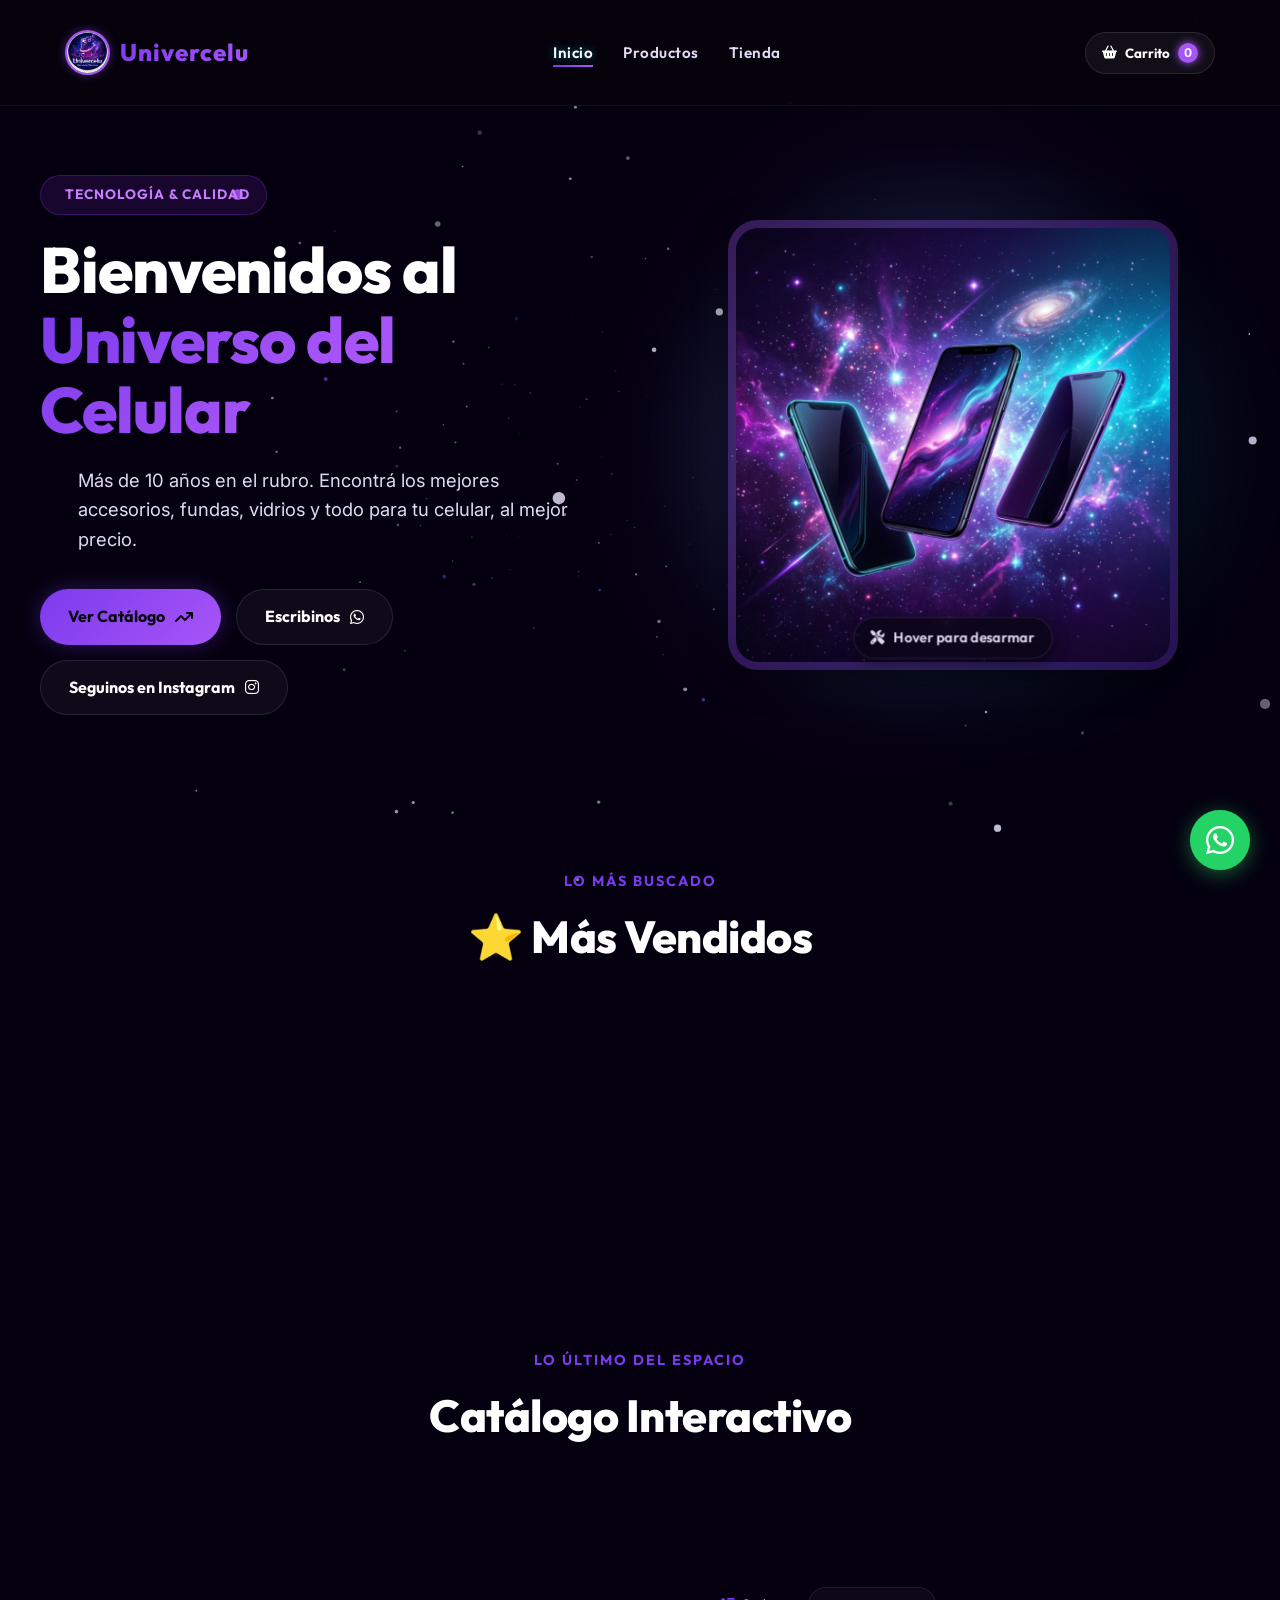
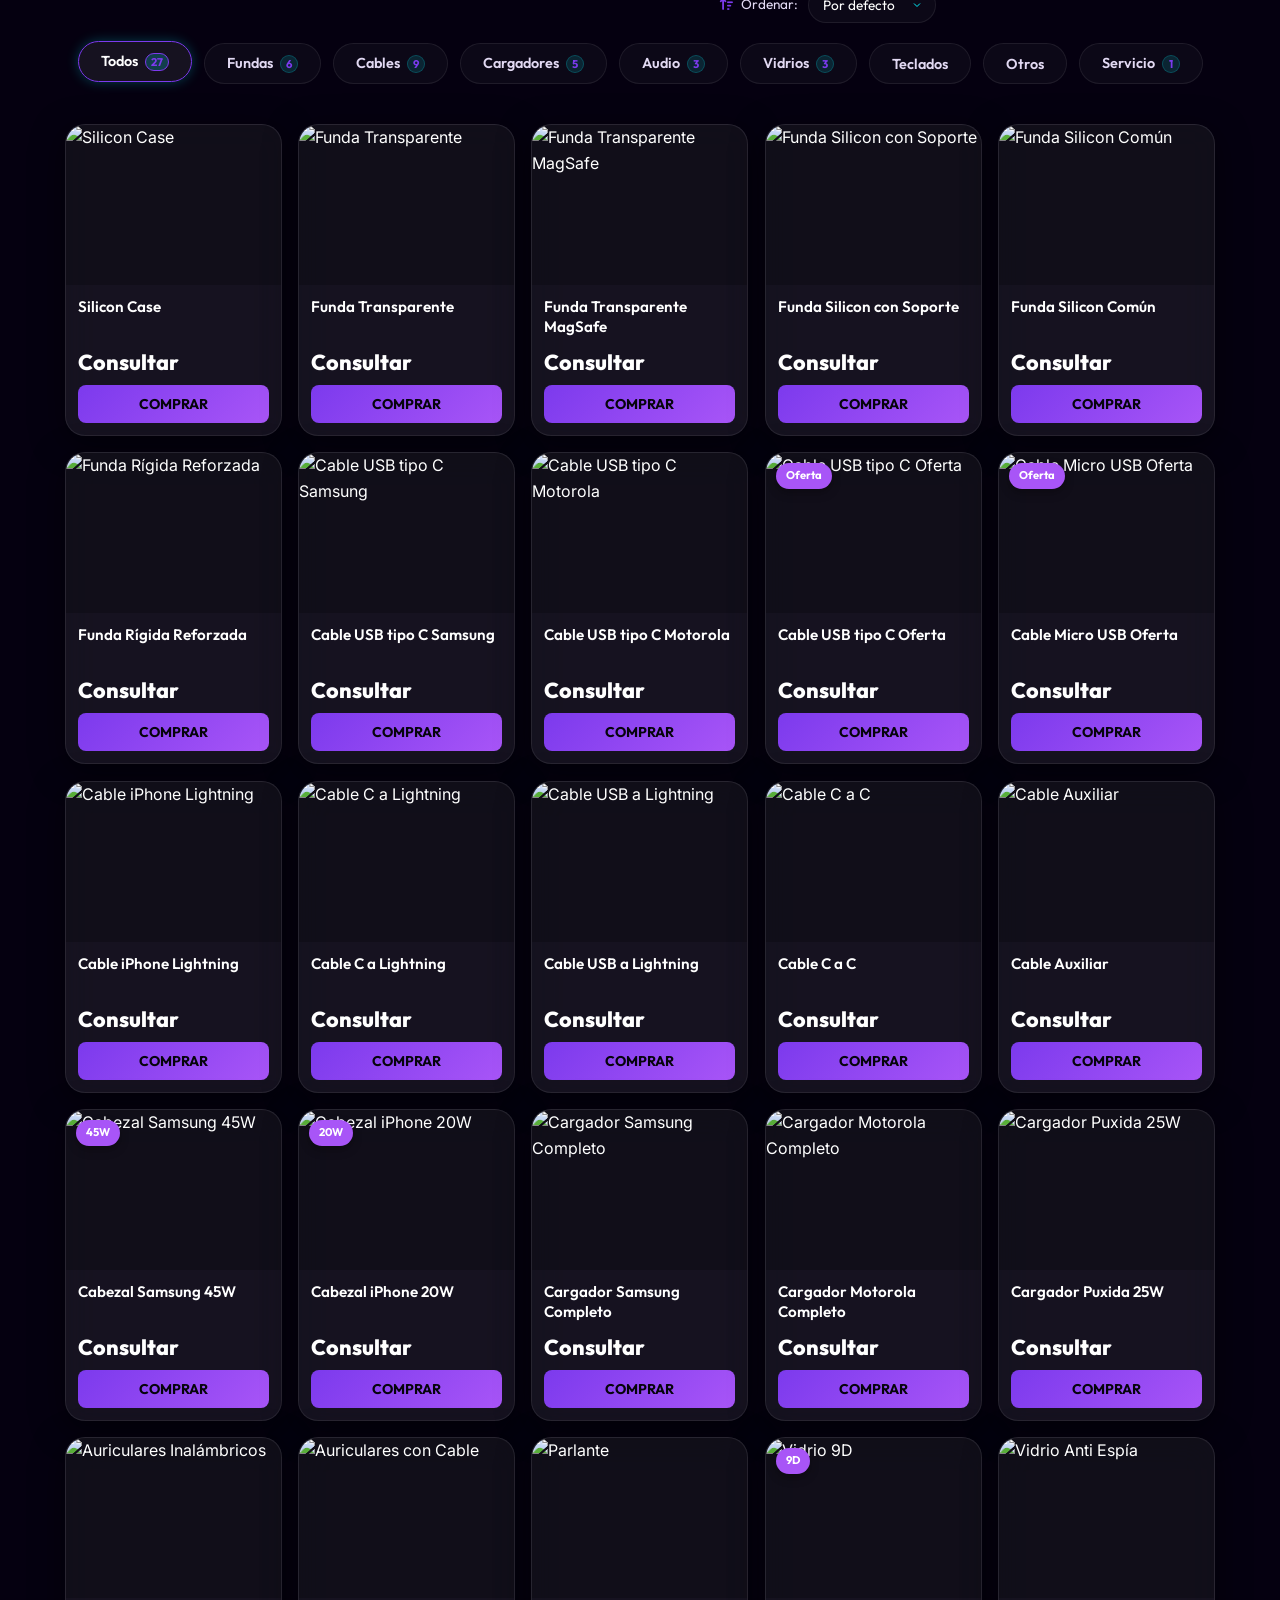
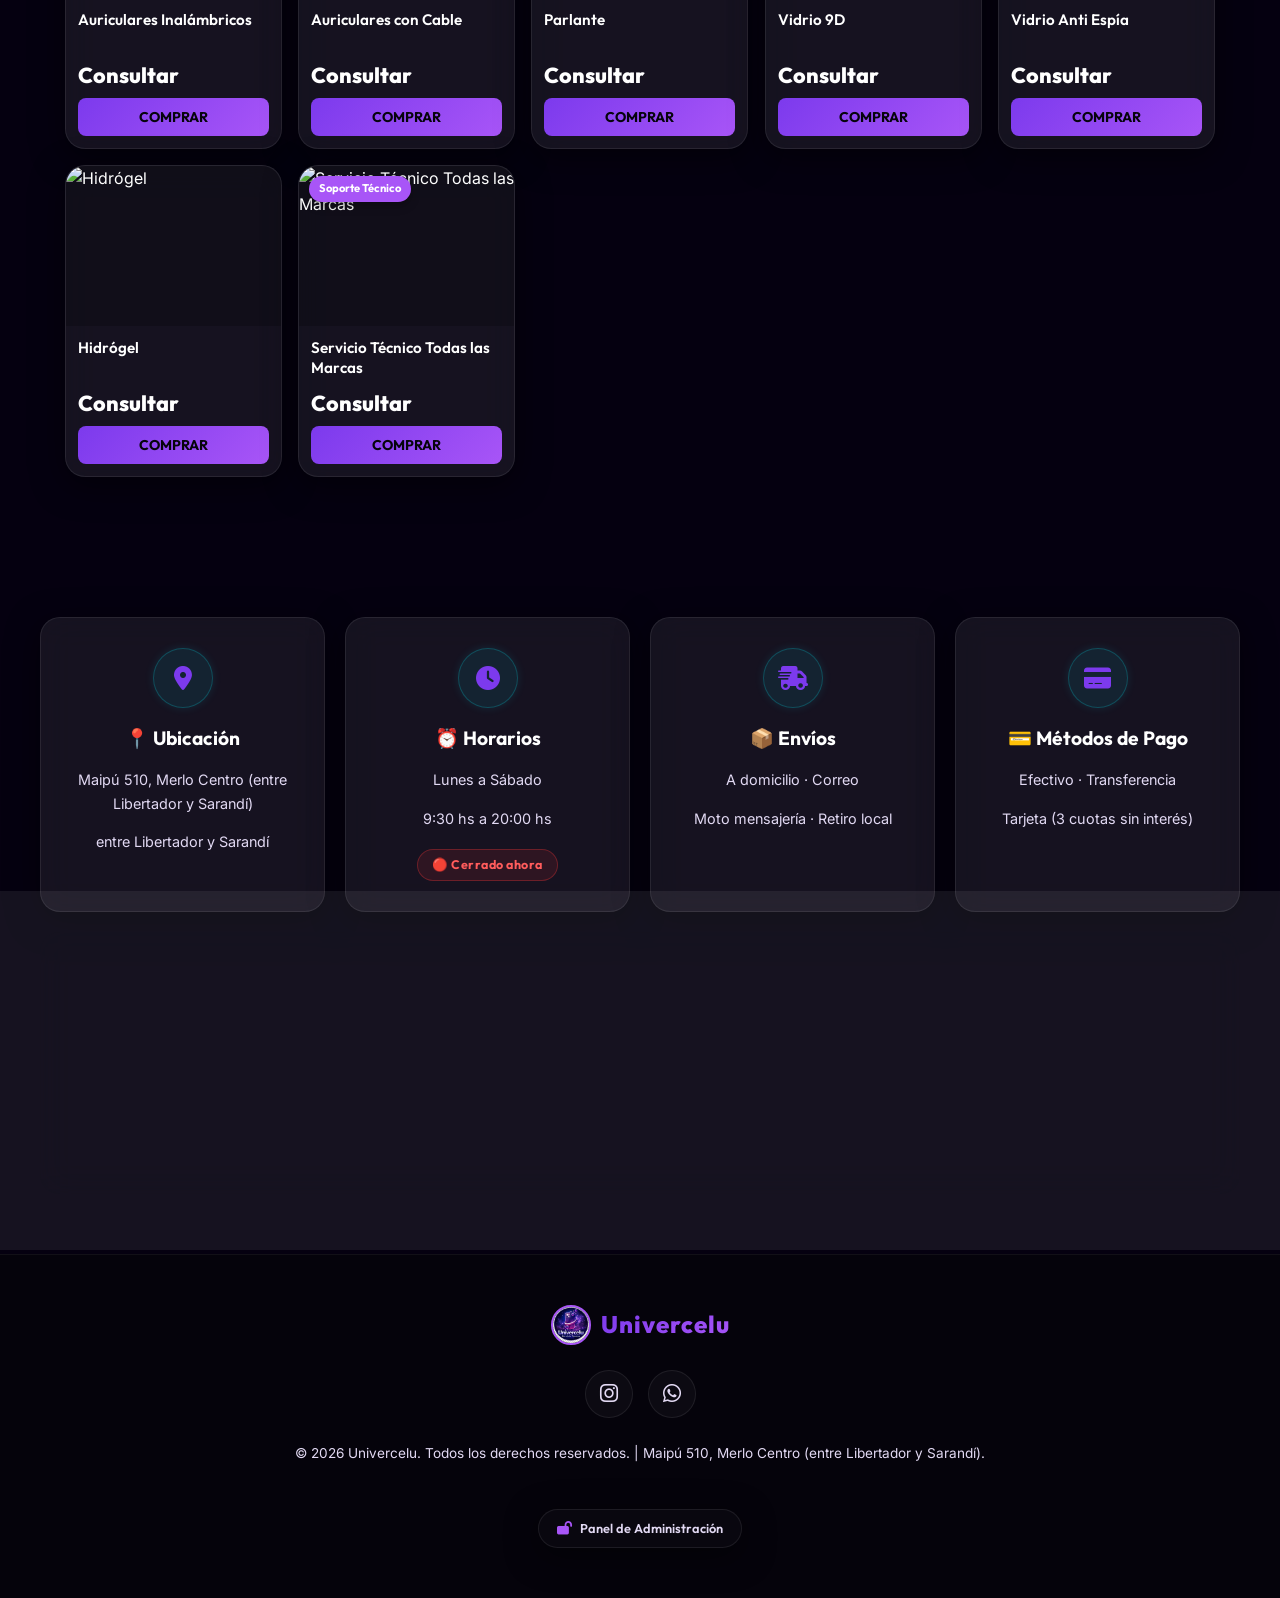
==== index.html @ 230fac8c "Modularizacion de JS, compilador de produccion, acceso de administrador en footer y mejoras de segur" ====
<!DOCTYPE html>
<html lang="es">
<head>
  <meta charset="UTF-8">
  <meta name="viewport" content="width=device-width, initial-scale=1.0">
  <meta name="theme-color" content="#06040c">
  <title>Univercelu | Accesorios y Servicio Técnico de Celulares</title>
  
  <!-- SEO Meta Tags -->
  <meta name="description" content="Más de 10 años en el rubro. Fundas, cables, cargadores, vidrios, auriculares y servicio técnico para todas las marcas. Maipú 510, Merlo Centro, Buenos Aires.">
  <meta name="keywords" content="univercelu, merlo, celulares, accesorios celular, servicio tecnico merlo, fundas celular merlo, vidrios templados merlo, cargadores merlo, cables celular, reparacion celular merlo">
  <meta name="author" content="Univercelu">
  
  <!-- Open Graph / Facebook -->
  <meta property="og:type" content="website">
  <meta property="og:url" content="https://alebalzano1.github.io/univercelu/">
  <meta property="og:title" content="Univercelu | Accesorios y Servicio Técnico de Celulares en Merlo">
  <meta property="og:description" content="Más de 10 años en el rubro. Fundas, cables, cargadores, vidrios, auriculares y servicio técnico para todas las marcas. Merlo Centro, Buenos Aires.">
  <meta property="og:image" content="https://alebalzano1.github.io/univercelu/assets/hero-assembled.png">
  <meta property="og:image:width" content="1200">
  <meta property="og:image:height" content="630">
  <meta property="og:locale" content="es_AR">
  
  <!-- Twitter -->
  <meta name="twitter:card" content="summary_large_image">
  <meta name="twitter:title" content="Univercelu | Accesorios y Servicio Técnico en Merlo">
  <meta name="twitter:description" content="Más de 10 años en el rubro. Los mejores accesorios para tu celular al mejor precio.">
  <meta name="twitter:image" content="https://alebalzano1.github.io/univercelu/assets/hero-assembled.png">
  
  <!-- Favicon (Emoji de Celular) -->
  <link rel="icon" href="data:image/svg+xml,<svg xmlns=%22http://www.w3.org/2000/svg%22 viewBox=%220 0 100 100%22><text y=%22.9em%22 font-size=%2290%22>📱</text></svg>">
  
  <!-- Hojas de Estilo (DESARROLLO / PRODUCCIÓN) -->
  <!-- <link rel="stylesheet" href="style.css"> -->
  <link rel="stylesheet" href="style.min.css">
  
  <!-- FontAwesome Icons para iconografía premium -->
  <link rel="stylesheet" href="https://cdnjs.cloudflare.com/ajax/libs/font-awesome/6.4.0/css/all.min.css">

  <!-- JSON-LD Datos Estructurados / SEO Local Premium -->
  <script type="application/ld+json">
  {
    "@context": "https://schema.org",
    "@graph": [
      {
        "@type": "MobilePhoneStore",
        "@id": "https://alebalzano1.github.io/univercelu/#store",
        "name": "Univercelu",
        "image": [
          "https://alebalzano1.github.io/univercelu/assets/logo.jpg",
          "https://alebalzano1.github.io/univercelu/assets/hero-assembled.png"
        ],
        "logo": "https://alebalzano1.github.io/univercelu/assets/logo.jpg",
        "url": "https://alebalzano1.github.io/univercelu/",
        "telephone": "+5491136719257",
        "priceRange": "$$",
        "address": {
          "@type": "PostalAddress",
          "streetAddress": "Maipú 510",
          "addressLocality": "Merlo Centro",
          "addressRegion": "Buenos Aires",
          "postalCode": "B1722",
          "addressCountry": "AR"
        },
        "geo": {
          "@type": "GeoCoordinates",
          "latitude": -34.665716,
          "longitude": -58.728287
        },
        "openingHoursSpecification": [
          {
            "@type": "OpeningHoursSpecification",
            "dayOfWeek": [
              "Monday",
              "Tuesday",
              "Wednesday",
              "Thursday",
              "Friday",
              "Saturday"
            ],
            "opens": "09:30",
            "closes": "20:00"
          }
        ],
        "sameAs": [
          "https://www.instagram.com/univercelu_merlo/",
          "https://wa.me/5491136719257"
        ],
        "hasMap": "https://maps.google.com/?q=Maip%C3%BA+510,+Merlo+Centro,+Buenos+Aires",
        "description": "Más de 10 años de trayectoria. Venta de accesorios, fundas, cables, cargadores, vidrios templados y servicio técnico especializado para todas las marcas en Merlo Centro."
      },
      {
        "@type": "Service",
        "@id": "https://alebalzano1.github.io/univercelu/#service-repair",
        "name": "Servicio Técnico Especializado de Celulares",
        "provider": {
          "@id": "https://alebalzano1.github.io/univercelu/#store"
        },
        "description": "Servicio de reparación rápida para celulares de todas las marcas (Samsung, iPhone, Motorola, Xiaomi). Cambio de módulos, pantallas, pin de carga y batería en el acto.",
        "areaServed": {
          "@type": "AdministrativeArea",
          "name": "Merlo, Buenos Aires"
        }
      }
    ]
  }
  </script>
  <!-- Google Analytics -->
  <script async src="https://www.googletagmanager.com/gtag/js?id=G-XXXXXXXXXX"></script>
  <script>
    window.dataLayer = window.dataLayer || [];
    function gtag(){dataLayer.push(arguments);}
    gtag('js', new Date());
    gtag('config', 'G-XXXXXXXXXX');
  </script>
</head>
<body>

  <!-- Elementos de Fondo Galáctico / Espacial -->
  <div class="space-bg"></div>
  <div class="stars-decor"></div>

  <!-- ==========================================================================
       CABECERA (HEADER)
       ========================================================================== -->
  <header id="main-header">
    <div class="header-container">
      <a href="#" class="logo" id="logo-header">
        <div style="height: 45px; width: 45px; border-radius: 50%; overflow: hidden; display: flex; align-items: center; justify-content: center; border: 2px solid var(--primary-glow); box-shadow: 0 0 10px rgba(168, 85, 247, 0.4); flex-shrink: 0;">
          <img src="assets/logo.jpg" alt="Univercelu - Venta de accesorios y servicio técnico especializado de celulares en Merlo Centro" style="height: 100%; width: 100%; object-fit: cover; transform: scale(1.12);">
        </div>
        <span>Univercelu</span>
      </a>
      
      <nav id="navbar-links">
        <ul>
          <li><a href="#" class="active" id="nav-home">Inicio</a></li>
          <li><a href="#catalogo" id="nav-catalog">Productos</a></li>
          <li><a href="#info" id="nav-info">Tienda</a></li>
        </ul>
      </nav>
      
      <div class="header-actions">
        <button class="cart-icon-btn" id="open-cart-btn" aria-label="Abrir carrito">
          <i class="fa-solid fa-basket-shopping"></i>
          <span>Carrito</span>
          <span class="cart-badge" id="cart-counter">0</span>
        </button>
        
        <button class="mobile-menu-btn" id="menu-toggle-btn" aria-label="Abrir menú">
          <i class="fa-solid fa-bars"></i>
        </button>
      </div>
    </div>
  </header>

  <!-- ==========================================================================
       HERO SECTION
       ========================================================================== -->
  <section class="hero" id="inicio">
    <div class="hero-container">
      <div class="hero-info">
        <span class="hero-tag">
          <i class="fa-solid fa-sparkles"></i> Tecnología & Calidad
        </span>
        <h1 class="hero-title" id="main-hero-title">
          Bienvenidos al
          <span>Universo del Celular</span>
        </h1>
        <p class="hero-desc">
          Más de 10 años en el rubro. Encontrá los mejores accesorios, fundas, vidrios y todo para tu celular, al mejor precio.
        </p>
        <div class="hero-buttons">
          <a href="#catalogo" class="btn-premium btn-primary" id="hero-btn-buy">
            Ver Catálogo <i class="fa-solid fa-arrow-trend-up"></i>
          </a>
          <a href="#" 
             target="_blank" 
             rel="noopener" 
             class="btn-premium btn-outline whatsapp-btn" 
             id="hero-btn-whatsapp"
             data-context="hero">
            Escribinos <i class="fa-brands fa-whatsapp"></i>
          </a>
          <a href="https://www.instagram.com/univercelu_merlo/" target="_blank" rel="noopener" class="btn-premium btn-outline" id="hero-btn-instagram">
            Seguinos en Instagram <i class="fa-brands fa-instagram"></i>
          </a>
        </div>
      </div>
      
      <div class="hero-visual">
        <div class="hero-glow-back"></div>
        <div class="hero-image-wrapper repair-hover-effect">
          <!-- Imágenes perfectamente alineadas para evitar superposición de fondos cuadrados -->
          <img src="assets/hero-assembled.png" alt="Smartphone con accesorios y protector de pantalla aplicados, que representa la calidad y precisión de Univercelu" class="hero-img-assembled" id="hero-cover-image">
          <img src="assets/hero-exploded.jpg" alt="Despiece tridimensional de un teléfono móvil mostrando componentes internos como batería y placa para reparación técnica" class="hero-img-exploded">
          
          <!-- Etiquetas 3D que flotan al exterior de la tarjeta -->
          <span class="layer-label label-screen">Módulo Pantalla</span>
          <span class="layer-label label-board">Placa & Batería</span>
          <span class="layer-label label-back">Chasis & Cámaras</span>

          <div class="hover-hint"><i class="fa-solid fa-screwdriver-wrench"></i> <span class="hint-text">Hover para desarmar</span></div>
        </div>
      </div>
    </div>
  </section>



  <!-- ==========================================================================
       SECCIÓN DE PRODUCTOS DESTACADOS
       ========================================================================== -->
  <section class="featured-section" id="destacados">
    <div class="section-header">
      <span class="section-subtitle">Lo más buscado</span>
      <h2 class="section-title">⭐ Más Vendidos</h2>
    </div>
    <div class="featured-grid" id="featured-products-grid">
      <!-- Se inyecta dinámicamente -->
    </div>
  </section>

  <!-- ==========================================================================
       SECCIÓN DEL CATÁLOGO DE PRODUCTOS
       ========================================================================== -->
  <section class="catalog-section" id="catalogo">
    <div class="section-header">
      <span class="section-subtitle">Lo último del espacio</span>
      <h2 class="section-title" id="catalog-section-title">Catálogo Interactivo</h2>
    </div>

    <!-- Buscador de Productos Premium -->
    <div class="search-container glass-card" id="search-wrapper">
      <div class="search-input-wrapper">
        <i class="fa-solid fa-magnifying-glass search-icon"></i>
        <input type="text" id="catalog-search-input" placeholder="Buscar fundas, cargadores, vidrios, servicio técnico..." autocomplete="off">
        <button id="clear-search-btn" aria-label="Limpiar búsqueda" style="display: none;">
          <i class="fa-solid fa-xmark"></i>
        </button>
      </div>
    </div>
    
    <!-- Selector de Ordenamiento -->
    <div class="sort-container" id="sort-wrapper">
      <label for="sort-select" class="sort-label">
        <i class="fa-solid fa-arrow-up-wide-short"></i> Ordenar:
      </label>
      <select id="sort-select" class="sort-select">
        <option value="default">Por defecto</option>
        <option value="price-asc">Menor precio</option>
        <option value="price-desc">Mayor precio</option>
        <option value="name-az">Nombre A-Z</option>
        <option value="name-za">Nombre Z-A</option>
      </select>
    </div>
    
    <!-- Filtros de Categoría -->
    <div class="catalog-filters" id="category-filters-container">
      <button class="filter-btn active" data-category="todos" id="filter-btn-all">Todos</button>
      <button class="filter-btn" data-category="fundas" id="filter-btn-fundas">Fundas</button>
      <button class="filter-btn" data-category="cables" id="filter-btn-cables">Cables</button>
      <button class="filter-btn" data-category="cargadores" id="filter-btn-cargadores">Cargadores</button>
      <button class="filter-btn" data-category="audio" id="filter-btn-audio">Audio</button>
      <button class="filter-btn" data-category="vidrios" id="filter-btn-vidrios">Vidrios</button>
      <button class="filter-btn" data-category="teclados" id="filter-btn-teclados">Teclados</button>
      <button class="filter-btn" data-category="otros" id="filter-btn-otros">Otros</button>
      <button class="filter-btn" data-category="servicio" id="filter-btn-servicio">Servicio Técnico</button>
    </div>
    
    <!-- Grid de Productos (Renderizado Dinámicamente en JS) -->
    <div class="products-grid" id="products-catalog-grid">
      <!-- Los productos se inyectarán de forma dinámica aquí -->
    </div>
  </section>

  <!-- ==========================================================================
       SECCIÓN DE INFORMACIÓN DE TIENDA (Instagram Bio)
       ========================================================================== -->
  <section class="info-section" id="info">
    <div class="info-grid">
      
      <!-- Ubicación -->
      <div class="info-item glass-card" id="info-card-location">
        <div class="info-icon">
          <i class="fa-solid fa-location-dot"></i>
        </div>
        <h3>📍 Ubicación</h3>
        <p>Maipú 510, Merlo Centro</p>
        <p>entre Libertador y Sarandí</p>
      </div>

      <!-- Horarios -->
      <div class="info-item glass-card" id="info-card-schedule">
        <div class="info-icon">
          <i class="fa-solid fa-clock"></i>
        </div>
        <h3>⏰ Horarios</h3>
        <p>Lunes a Sábado</p>
        <p>9:30 hs a 20:00 hs</p>
        <span class="store-status-badge" id="store-status-badge"></span>
      </div>

      <!-- Envíos -->
      <div class="info-item glass-card" id="info-card-shipping">
        <div class="info-icon">
          <i class="fa-solid fa-truck-fast"></i>
        </div>
        <h3>📦 Envíos</h3>
        <p>A domicilio · Correo</p>
        <p>Moto mensajería · Retiro local</p>
      </div>

      <!-- Pagos -->
      <div class="info-item glass-card" id="info-card-payments">
        <div class="info-icon">
          <i class="fa-solid fa-credit-card"></i>
        </div>
        <h3>💳 Métodos de Pago</h3>
        <p>Efectivo · Transferencia</p>
        <p>Tarjeta (3 cuotas sin interés)</p>
      </div>



      <!-- Google Maps -->
      <div class="info-item glass-card" id="info-card-map" 
      style="grid-column: 1 / -1; padding: 0; overflow: hidden; 
      border-radius: 20px; min-height: 260px;">
        <iframe
          src="https://www.google.com/maps/embed?pb=!1m18!1m12!1m3!1d3276.59473215579!2d-58.7282875242514!3d-34.66571597293155!2m3!1f0!2f0!3f0!3m2!1i1024!2i768!4f13.1!3m3!1m2!1s0x95bcbe3101c518b5%3A0xe510b65f72cfc8f!2sMaip%C3%BA%20510%2C%20B1722%20Merlo%2C%20Provincia%20de%20Buenos%20Aires!5e0!3m2!1ses!2sar!4v1716580000000!5m2!1ses!2sar"
          width="100%"
          height="260"
          style="border:0; display:block;"
          allowfullscreen=""
          loading="lazy"
          referrerpolicy="no-referrer-when-downgrade"
          title="Ubicación de Univercelu - Maipú 510, Merlo Centro">
        </iframe>
      </div>

    </div>
  </section>

  <!-- ==========================================================================
       MODAL DE CARRITO DE COMPRAS (SLIDE-OVER DESDE LA DERECHA)
       ========================================================================== -->
  <!-- Modal de nombre del cliente para checkout -->
  <div class="name-modal-overlay" id="name-modal-overlay"></div>
  <div class="name-modal" id="name-modal">
    <div class="name-modal-header">
      <i class="fa-brands fa-whatsapp name-modal-icon"></i>
      <h3>¿A nombre de quién enviamos el pedido?</h3>
      <p>Tu nombre aparecerá en el mensaje de WhatsApp para que podamos atenderte mejor.</p>
    </div>
    <input
      type="text"
      id="customer-name-input"
      class="name-modal-input"
      placeholder="Tu nombre..."
      maxlength="40"
      autocomplete="given-name"
    >
    <div class="name-modal-actions">
      <button class="name-modal-cancel" id="name-modal-cancel-btn">Cancelar</button>
      <button class="name-modal-confirm" id="name-modal-confirm-btn">
        Enviar pedido <i class="fa-brands fa-whatsapp"></i>
      </button>
    </div>
  </div>

  <div class="cart-overlay" id="shopping-cart-overlay"></div>
  <aside class="cart-modal" id="shopping-cart-modal">
    <div class="cart-header">
      <h2>Mi <span>Carrito</span></h2>
      <div class="cart-header-actions">
        <button class="clear-cart-btn" id="clear-cart-btn" aria-label="Vaciar carrito" title="Vaciar carrito" style="display:none;">
          <i class="fa-solid fa-trash-can"></i> Vaciar
        </button>
        <button class="close-cart-btn" id="close-cart-btn" aria-label="Cerrar carrito">
          <i class="fa-solid fa-xmark"></i>
        </button>
      </div>
    </div>
    
    <!-- Cuerpo del Carrito -->
    <div class="cart-body" id="cart-items-body">
      <!-- Los productos del carrito se renderizan aquí -->
    </div>
    
    <!-- Footer del Carrito -->
    <div class="cart-footer">
      <div class="cart-summary-row">
        <span>Artículos seleccionados:</span>
        <span id="cart-summary-qty">0</span>
      </div>
      <div class="cart-summary-row total">
        <span>Total:</span>
        <span id="cart-summary-total">$0</span>
      </div>
      
      <!-- Botón de Envío Directo a WhatsApp -->
      <button class="wsp-checkout-btn" id="checkout-whatsapp-btn">
        <i class="fa-brands fa-whatsapp"></i> Enviar Pedido a WhatsApp
      </button>
    </div>
  </aside>

  <!-- ==========================================================================
       MODAL DE DETALLE DE PRODUCTO (ESTILO MERCADO LIBRE)
       ========================================================================== -->
  <div class="product-detail-overlay" id="product-detail-overlay"></div>
  <div class="product-detail-modal glass-card" id="product-detail-modal">
    <button class="close-detail-btn" id="close-detail-btn" aria-label="Cerrar detalles">
      <i class="fa-solid fa-xmark"></i>
    </button>
    <div class="product-detail-content" id="product-detail-content">
      <!-- Se inyecta dinámicamente con JS -->
    </div>
  </div>



  <!-- ==========================================================================
       BOTÓN FLOTANTE DE CONTACTO RÁPIDO A WHATSAPP
       ========================================================================== -->
  <a href="#" target="_blank" rel="noopener" class="whatsapp-float whatsapp-btn" id="floating-whatsapp-btn" aria-label="Contacto directo por WhatsApp" data-context="general">
    <i class="fa-brands fa-whatsapp"></i>
  </a>

  <!-- ==========================================================================
       FOOTER
       ========================================================================== -->
  <footer>
    <div class="footer-container">
      <a href="#" class="logo" id="logo-footer">
        <div style="height: 40px; width: 40px; border-radius: 50%; overflow: hidden; display: flex; align-items: center; justify-content: center; border: 2px solid var(--primary-glow); flex-shrink: 0;">
          <img src="assets/logo.jpg" alt="Logo circular de Univercelu - Accesorios, repuestos y servicio técnico de celulares en Buenos Aires" style="height: 100%; width: 100%; object-fit: cover; transform: scale(1.12);" loading="lazy">
        </div>
        <span>Univercelu</span>
      </a>
      
      <div class="footer-socials">
        <a href="https://www.instagram.com/univercelu_merlo/" target="_blank" rel="noopener" class="social-btn ig" id="footer-social-instagram" aria-label="Síguenos en Instagram">
          <i class="fa-brands fa-instagram"></i>
        </a>
        <a href="#" target="_blank" rel="noopener" class="social-btn wsp whatsapp-btn" id="footer-social-whatsapp" aria-label="Chatea en WhatsApp" data-context="general">
          <i class="fa-brands fa-whatsapp"></i>
        </a>
      </div>
      
      <p class="footer-copy" id="footer-copyright-text">
        &copy; 2026 Univercelu. Todos los derechos reservados. | Maipú 510, Merlo Centro, entre Libertador y Sarandí.
      </p>
      
      <!-- Acceso admin del footer -->
      <a href="admin.html" class="admin-access-btn" id="footer-admin-btn">
        <i class="fa-solid fa-lock-open"></i> Panel de Administración
      </a>
    </div>
  </footer>

  <!-- Firebase SDK Compat -->
  <script src="https://www.gstatic.com/firebasejs/10.8.0/firebase-app-compat.js"></script>
  <script src="https://www.gstatic.com/firebasejs/10.8.0/firebase-firestore-compat.js"></script>
  <script src="https://www.gstatic.com/firebasejs/10.8.0/firebase-auth-compat.js"></script>

  <!-- Firebase Config, Seed & Service -->
  <script src="firebase-config.js"></script>
  <script src="seed-data.js"></script>
  <script src="firebase-service.js"></script>

  <!-- SCRIPTS DE LÓGICA (DESARROLLO / PRODUCCIÓN) -->
  
  <!-- MODO DESARROLLO (Módulos de Lógica Separados) - Descomentar para desarrollo activo -->
  <!-- <script src="catalog-service.js"></script>
  <script src="cart-service.js"></script>
  <script src="ui-controller.js"></script>
  <script src="app.js"></script> -->

  <!-- MODO PRODUCCIÓN (Consolidado y Minificado) -->
  <script src="app.min.js" defer></script>

  <!-- ==========================================================================
       SCRIPT DE INTEGRACIÓN DE WHATSAPP (Mensajes Dinámicos)
       ========================================================================== -->
  <script>
    // Configuración WhatsApp
    const WHATSAPP_CONFIG = {
      phone: '5491136719257',
      messages: {
        hero: 'Hola Univercelu! Quiero conocer más sobre los accesorios que ofrecen.',
        product: (name) => `Hola Univercelu! Me interesa ${name}. ¿Tienen en stock? ¿Cuál es el precio?`,
        service: 'Hola Univercelu! Necesito servicio técnico. ¿Cuáles son los horarios y ubicación?',
        general: 'Hola Univercelu! Tengo una consulta.'
      }
    };

    // Función para generar URL
    function getWhatsAppUrl(context, productName = null) {
      let message = WHATSAPP_CONFIG.messages[context] || WHATSAPP_CONFIG.messages['general'];
      if (typeof message === 'function') {
        message = message(productName);
      }
      return `https://wa.me/${WHATSAPP_CONFIG.phone}?text=${encodeURIComponent(message)}`;
    }

    // Aplicar a todos los botones (estáticos y dinámicos usando delegación de eventos para robustez en SPA/catalogos)
    function initializeWhatsAppButtons() {
      document.querySelectorAll('.whatsapp-btn').forEach(btn => {
        const context = btn.dataset.context;
        const product = btn.dataset.product;
        btn.href = getWhatsAppUrl(context, product);
      });
    }

    // Inicialización inicial
    initializeWhatsAppButtons();

    // Delegación de eventos para interceptar clics y asegurar que los enlaces dinámicos se construyan al vuelo
    document.addEventListener('click', (e) => {
      const btn = e.target.closest('.whatsapp-btn');
      if (btn) {
        const context = btn.dataset.context;
        const product = btn.dataset.product;
        
        // Asignar el href correcto antes de la navegación
        btn.href = getWhatsAppUrl(context, product);
        
        // Rastrear en Google Analytics (si está implementado)
        if (window.gtag) {
          gtag('event', 'whatsapp_click', {
            context: context,
            product: product || 'general'
          });
        }
      }
    });
  </script>

  <!-- Canvas de Fondo Galáctico Animado -->
  <canvas id="galaxy-bg" style="position:fixed; top:0; left:0; width:100%; height:100%; z-index:-1; pointer-events:none;"></canvas>
  <script src="galaxy.js"></script>
</body>
</html>
---- style.css ----
@import url('https://fonts.googleapis.com/css2?family=Outfit:wght@300;400;600;700;800&family=Inter:wght@300;400;500;600&display=swap');

/* ==========================================================================
   Estilos Core y Variables de Diseño (Galáctico Premium)
   ========================================================================== */
:root {
  --font-title: 'Outfit', sans-serif;
  --font-body: 'Inter', sans-serif;
  
  /* Paleta de Colores Galácticos Lila/Violeta */
  --bg-deep: #2D1B69;
  --bg-card: rgba(255, 255, 255, 0.07);
  --bg-card-hover: rgba(255, 255, 255, 0.12);
  
  --primary-glow: #A855F7;   /* Lila vibrante */
  --secondary-glow: #7C3AED; /* Violeta medio */
  --accent-pink: #A855F7;    /* Lila vibrante */
  
  --text-main: #FFFFFF;
  --text-muted: #E2D9F3;
  --border-color: rgba(255, 255, 255, 0.08);
  --border-glow: rgba(168, 85, 247, 0.25);
  
  /* Transiciones y Sombras */
  --transition-fast: all 0.25s cubic-bezier(0.4, 0, 0.2, 1);
  --transition-smooth: all 0.4s cubic-bezier(0.4, 0, 0.2, 1);
  --shadow-neon-violet: 0 0 20px rgba(168, 85, 247, 0.35);
  --shadow-neon-cyan: 0 0 20px rgba(124, 58, 237, 0.35);
  --shadow-glass: 0 8px 32px 0 rgba(0, 0, 0, 0.5);
}

/* Reset Moderno */
* {
  margin: 0;
  padding: 0;
  box-sizing: border-box;
  -webkit-tap-highlight-color: transparent;
}

html, body {
  overflow-x: hidden;
  max-width: 100%;
  width: 100%;
}

html {
  scroll-behavior: smooth;
}

body {
  font-family: var(--font-body);
  background-color: #050010;
  color: var(--text-main);
  line-height: 1.6;
}

/* Fondo decorativo de nebulosas */
.space-bg {
  display: none;
}

.stars-decor {
  display: none;
}

/* ==========================================================================
   Componente: Glassmorphism Card
   ========================================================================== */
.glass-card {
  background: var(--bg-card);
  backdrop-filter: blur(16px);
  -webkit-backdrop-filter: blur(16px);
  border: 1px solid var(--border-color);
  box-shadow: var(--shadow-glass);
  border-radius: 20px;
  transition: var(--transition-smooth);
}

.glass-card:hover {
  background: var(--bg-card-hover);
  border-color: var(--border-glow);
  box-shadow: var(--shadow-neon-cyan);
  transform: translateY(-5px);
}

/* ==========================================================================
   Header & Navegación
   ========================================================================== */
header {
  position: fixed;
  top: 0;
  left: 0;
  width: 100%;
  z-index: 100;
  background: rgba(6, 4, 12, 0.7);
  backdrop-filter: blur(12px);
  -webkit-backdrop-filter: blur(12px);
  border-bottom: 1px solid rgba(255, 255, 255, 0.05);
  transition: var(--transition-fast);
}

.header-container {
  display: flex;
  justify-content: space-between;
  align-items: center;
  max-width: 1200px;
  margin: 0 auto;
  padding: 15px 25px;
}

.logo {
  display: flex;
  align-items: center;
  gap: 10px;
  font-family: var(--font-title);
  font-size: 1.5rem;
  font-weight: 800;
  color: var(--text-main);
  text-decoration: none;
  letter-spacing: 1px;
}

.logo span {
  background: linear-gradient(135deg, var(--secondary-glow), var(--primary-glow));
  -webkit-background-clip: text;
  -webkit-text-fill-color: transparent;
}

.logo i {
  color: var(--secondary-glow);
  filter: drop-shadow(0 0 5px var(--secondary-glow));
}

nav ul {
  display: flex;
  list-style: none;
  gap: 30px;
}

nav a {
  font-family: var(--font-title);
  color: var(--text-muted);
  text-decoration: none;
  font-weight: 600;
  font-size: 0.95rem;
  letter-spacing: 0.5px;
  transition: var(--transition-fast);
  position: relative;
  padding: 5px 0;
}

nav a::after {
  content: '';
  position: absolute;
  bottom: 0;
  left: 0;
  width: 0;
  height: 2px;
  background: linear-gradient(90deg, var(--secondary-glow), var(--primary-glow));
  transition: var(--transition-fast);
}

nav a:hover, nav a.active {
  color: var(--text-main);
  text-shadow: 0 0 8px rgba(0, 242, 254, 0.5);
}

nav a:hover::after, nav a.active::after {
  width: 100%;
}

.header-actions {
  display: flex;
  align-items: center;
  gap: 15px;
}

.cart-icon-btn {
  background: rgba(255, 255, 255, 0.05);
  border: 1px solid rgba(255, 255, 255, 0.1);
  color: var(--text-main);
  padding: 10px 16px;
  border-radius: 50px;
  cursor: pointer;
  display: flex;
  align-items: center;
  gap: 8px;
  font-family: var(--font-title);
  font-weight: 700;
  transition: var(--transition-fast);
  position: relative;
}

.cart-icon-btn:hover {
  background: var(--bg-card);
  border-color: var(--secondary-glow);
  box-shadow: 0 0 10px rgba(0, 242, 254, 0.3);
  transform: scale(1.05);
}

.cart-badge {
  background: linear-gradient(135deg, var(--accent-pink), var(--primary-glow));
  color: white;
  font-size: 0.75rem;
  width: 20px;
  height: 20px;
  border-radius: 50%;
  display: flex;
  align-items: center;
  justify-content: center;
  font-family: var(--font-body);
  font-weight: bold;
  box-shadow: 0 0 8px var(--accent-pink);
}

/* Menu Mobile Toggle */
.mobile-menu-btn {
  display: none;
  background: none;
  border: none;
  color: var(--text-main);
  font-size: 1.5rem;
  cursor: pointer;
}

/* ==========================================================================
   Hero Section (Estética Inmersiva)
   ========================================================================== */
.hero {
  padding: 160px 25px 80px 25px;
  display: flex;
  align-items: center;
  justify-content: center;
  position: relative;
  min-height: 90vh;
  overflow: hidden; /* Evita desbordamiento horizontal por nebulosas de fondo */
}

.hero-container {
  display: grid;
  grid-template-columns: 1fr 1fr;
  max-width: 1200px;
  width: 100%;
  margin: 0 auto;
  gap: 50px;
  align-items: center;
}

.hero-info {
  display: flex;
  flex-direction: column;
  align-items: flex-start;
  gap: 20px;
}

.hero-tag {
  background: rgba(138, 43, 226, 0.15);
  border: 1px solid rgba(138, 43, 226, 0.3);
  color: #c77dff;
  font-family: var(--font-title);
  font-weight: 700;
  font-size: 0.85rem;
  padding: 8px 16px;
  border-radius: 50px;
  letter-spacing: 1px;
  text-transform: uppercase;
  display: inline-flex;
  align-items: center;
  gap: 8px;
  animation: pulseTag 2s infinite alternate;
}

@keyframes pulseTag {
  from { box-shadow: 0 0 5px rgba(138, 43, 226, 0.2); }
  to { box-shadow: 0 0 15px rgba(138, 43, 226, 0.5); }
}

.hero-title {
  font-family: var(--font-title);
  font-size: 4rem;
  font-weight: 800;
  line-height: 1.1;
  letter-spacing: -1px;
}

.hero-title span {
  background: linear-gradient(135deg, var(--secondary-glow) 0%, var(--primary-glow) 50%, var(--accent-pink) 100%);
  -webkit-background-clip: text;
  -webkit-text-fill-color: transparent;
  display: block;
}

.hero-desc {
  font-size: 1.15rem;
  color: var(--text-muted);
  max-width: 500px;
  margin-left: auto;
  margin-right: auto; /* Centra el bloque del elemento en pantallas de flex y móviles */
}

.hero-buttons {
  display: flex;
  gap: 15px;
  margin-top: 15px;
  flex-wrap: wrap;
}

/* Botones Premium */
.btn-premium {
  padding: 14px 28px;
  border-radius: 50px;
  font-family: var(--font-title);
  font-weight: 700;
  font-size: 1rem;
  cursor: pointer;
  text-decoration: none;
  display: inline-flex;
  align-items: center;
  gap: 10px;
  transition: var(--transition-smooth);
  border: none;
}

.btn-primary {
  background: linear-gradient(135deg, var(--secondary-glow), var(--primary-glow));
  color: #06040c;
  box-shadow: var(--shadow-neon-cyan);
}

.btn-primary:hover {
  transform: translateY(-3px) scale(1.02);
  box-shadow: 0 12px 25px rgba(0, 242, 254, 0.5);
  background: linear-gradient(135deg, var(--primary-glow), var(--accent-pink));
  color: white;
}

.btn-outline {
  background: rgba(255, 255, 255, 0.04);
  border: 1px solid rgba(255, 255, 255, 0.1);
  color: var(--text-main);
}

.btn-outline:hover {
  background: var(--bg-card);
  border-color: var(--primary-glow);
  box-shadow: var(--shadow-neon-violet);
  transform: translateY(-3px);
}

.hero-visual {
  position: relative;
  display: flex;
  justify-content: center;
  align-items: center;
  perspective: 1200px; /* Espacio 3D */
}

.hero-image-wrapper.repair-hover-effect {
  width: 100%;
  max-width: 450px;
  aspect-ratio: 1 / 1;
  position: relative;
  border-radius: 30px;
  padding: 8px;
  background: linear-gradient(135deg, rgba(168, 85, 247, 0.3), rgba(124, 58, 237, 0.3));
  box-shadow: var(--shadow-glass);
  transition: background 0.4s ease, box-shadow 0.4s ease, transform 0.6s cubic-bezier(0.25, 1, 0.5, 1);
  overflow: visible; /* IMPORTANTE: Permitir que las etiquetas floten hacia afuera de la tarjeta */
  cursor: pointer;
  transform-style: preserve-3d; /* Permitir profundidad 3D en hijos */
}

/* Las imágenes están perfectamente contenidas, alineadas y recortadas por los bordes redondeados */
.hero-image-wrapper.repair-hover-effect img {
  position: absolute;
  top: 8px;
  left: 8px;
  width: calc(100% - 16px);
  height: calc(100% - 16px);
  border-radius: 22px;
  object-fit: cover;
  display: block;
  pointer-events: none; /* Evitar interferencias con el movimiento del mouse */
  transition: opacity 0.8s cubic-bezier(0.4, 0, 0.2, 1);
}

/* Imagen Ensamblada (Visible por defecto) */
.hero-image-wrapper.repair-hover-effect .hero-img-assembled {
  opacity: 1;
  z-index: 2;
}

/* Imagen Explotada (Oculta por defecto) */
.hero-image-wrapper.repair-hover-effect .hero-img-exploded {
  opacity: 0;
  z-index: 1;
}

/* ==========================================================================
   1. SOPORTE DE HOVER (Solo para dispositivos con mouse / escritorio)
   ========================================================================== */
@media (hover: hover) {
  .hero-image-wrapper.repair-hover-effect:hover .hero-img-assembled {
    opacity: 0;
  }

  .hero-image-wrapper.repair-hover-effect:hover .hero-img-exploded {
    opacity: 1;
    z-index: 3;
  }

  .hero-image-wrapper.repair-hover-effect:hover {
    background: linear-gradient(135deg, rgba(168, 85, 247, 0.6), rgba(124, 58, 237, 0.6));
    box-shadow: 0 15px 45px rgba(168, 85, 247, 0.45);
  }

  .hero-image-wrapper.repair-hover-effect:hover .label-screen {
    opacity: 1;
    transform: translate3d(140px, -15px, 80px);
  }

  .hero-image-wrapper.repair-hover-effect:hover .label-board {
    opacity: 1;
    transform: translate3d(-140px, 0, 60px);
  }

  .hero-image-wrapper.repair-hover-effect:hover .label-back {
    opacity: 1;
    transform: translate3d(140px, 15px, 40px);
  }

  .hero-image-wrapper.repair-hover-effect:hover .hover-hint {
    background: linear-gradient(135deg, var(--secondary-glow), var(--primary-glow));
    color: #06040c;
    box-shadow: var(--shadow-neon-cyan);
    transform: translateX(-50%) translate3d(0, 5px, 60px);
    opacity: 0;
    pointer-events: none;
  }
}

/* ==========================================================================
   2. SOPORTE TÁCTIL (Para cuando se activa la clase .active-tap mediante clic/toque)
   ========================================================================== */
.hero-image-wrapper.repair-hover-effect.active-tap .hero-img-assembled {
  opacity: 0;
}

.hero-image-wrapper.repair-hover-effect.active-tap .hero-img-exploded {
  opacity: 1;
  z-index: 3;
}

.hero-image-wrapper.repair-hover-effect.active-tap {
  background: linear-gradient(135deg, rgba(168, 85, 247, 0.6), rgba(124, 58, 237, 0.6));
  box-shadow: 0 15px 45px rgba(168, 85, 247, 0.45);
}

.hero-image-wrapper.repair-hover-effect.active-tap .label-screen {
  opacity: 1;
  transform: translate3d(140px, -15px, 80px);
}

.hero-image-wrapper.repair-hover-effect.active-tap .label-board {
  opacity: 1;
  transform: translate3d(-140px, 0, 60px);
}

.hero-image-wrapper.repair-hover-effect.active-tap .label-back {
  opacity: 1;
  transform: translate3d(140px, 15px, 40px);
}

.hero-image-wrapper.repair-hover-effect.active-tap .hover-hint {
  opacity: 0;
  pointer-events: none;
}

/* ==========================================================================
   3. RESPONSIVE / MÓVIL (Ocultar etiquetas flotantes y ajustar márgenes laterales)
   ========================================================================== */
@media (max-width: 768px) {
  .hero-image-wrapper.repair-hover-effect .layer-label {
    display: none !important;
  }
}

/* ETIQUETAS FLOTANTES DE COMPONENTES (LABELS) - Configuración base */
.hero-image-wrapper.repair-hover-effect .layer-label {
  position: absolute;
  font-family: var(--font-title);
  font-size: 0.72rem;
  font-weight: 700;
  color: var(--text-main);
  background: rgba(10, 6, 22, 0.9);
  backdrop-filter: blur(8px);
  -webkit-backdrop-filter: blur(8px);
  border: 1px solid var(--primary-glow);
  padding: 6px 12px;
  border-radius: 6px;
  white-space: nowrap;
  opacity: 0;
  pointer-events: none;
  transition: all 0.8s cubic-bezier(0.16, 1, 0.3, 1);
  box-shadow: 0 4px 15px rgba(168, 85, 247, 0.35);
  transform: translate3d(0, 0, 0); /* Posición inicial apilada detrás */
  z-index: 10;
  transform-style: preserve-3d;
}

/* Posiciones iniciales */
.hero-image-wrapper.repair-hover-effect .label-screen {
  top: 15%;
  right: 20px;
}

.hero-image-wrapper.repair-hover-effect .label-board {
  top: 50%;
  left: 20px;
}

.hero-image-wrapper.repair-hover-effect .label-back {
  bottom: 15%;
  right: 20px;
}

/* Indicador flotante premium */
.hover-hint {
  position: absolute;
  bottom: 20px;
  left: 50%;
  transform: translateX(-50%) translate3d(0, 0, 50px); /* Flota por delante */
  background: rgba(10, 6, 22, 0.8);
  backdrop-filter: blur(8px);
  -webkit-backdrop-filter: blur(8px);
  border: 1px solid rgba(255, 255, 255, 0.1);
  color: var(--text-muted);
  padding: 8px 16px;
  border-radius: 50px;
  font-family: var(--font-title);
  font-weight: 600;
  font-size: 0.85rem;
  z-index: 10;
  display: flex;
  align-items: center;
  gap: 8px;
  box-shadow: 0 4px 15px rgba(0,0,0,0.5);
  pointer-events: none;
  transition: var(--transition-smooth);
  transform-style: preserve-3d;
}

.hero-image-wrapper.repair-hover-effect:hover .hover-hint,
.hero-image-wrapper.repair-hover-effect.active-tap .hover-hint {
  background: linear-gradient(135deg, var(--secondary-glow), var(--primary-glow));
  color: #06040c;
  box-shadow: var(--shadow-neon-cyan);
  transform: translateX(-50%) translate3d(0, 5px, 60px);
  opacity: 0; /* Ocultar el badge al hacer hover o tap ya que la transición es autoexplicativa */
  pointer-events: none;
}

.hero-glow-back {
  position: absolute;
  width: 120%;
  height: 120%;
  background: radial-gradient(circle, rgba(138, 43, 226, 0.15) 0%, rgba(0, 242, 254, 0.1) 40%, transparent 70%);
  z-index: -1;
  filter: blur(30px);
  animation: rotateGlow 30s linear infinite;
}

@keyframes rotateGlow {
  0% { transform: rotate(0deg) scale(1); }
  50% { transform: rotate(180deg) scale(1.15); }
  100% { transform: rotate(360deg) scale(1); }
}

/* ==========================================================================
   Sección: Información de Tienda (Instagram Bio)
   ========================================================================== */
.info-section {
  padding: 60px 25px;
  position: relative;
}

.info-grid {
  display: grid;
  grid-template-columns: repeat(4, 1fr);
  max-width: 1200px;
  margin: 0 auto;
  gap: 20px;
}

.info-item {
  padding: 30px 25px;
  text-align: center;
  display: flex;
  flex-direction: column;
  align-items: center;
  gap: 15px;
}

.info-icon {
  width: 60px;
  height: 60px;
  border-radius: 50%;
  background: rgba(0, 242, 254, 0.08);
  border: 1px solid rgba(0, 242, 254, 0.2);
  display: flex;
  align-items: center;
  justify-content: center;
  font-size: 1.5rem;
  color: var(--secondary-glow);
  box-shadow: 0 0 10px rgba(0, 242, 254, 0.1);
  transition: var(--transition-fast);
}

.info-item:hover .info-icon {
  background: rgba(138, 43, 226, 0.15);
  border-color: var(--primary-glow);
  color: #c77dff;
  box-shadow: 0 0 20px rgba(138, 43, 226, 0.3);
  transform: rotate(15deg);
}

.info-item h3 {
  font-family: var(--font-title);
  font-size: 1.2rem;
  font-weight: 700;
}

.info-item p {
  font-size: 0.9rem;
  color: var(--text-muted);
}

/* ==========================================================================
   Sección: Catálogo de Productos
   ========================================================================== */
.catalog-section {
  padding: 80px 25px;
  max-width: 1200px;
  margin: 0 auto;
}

.section-header {
  text-align: center;
  margin-bottom: 50px;
}

.section-subtitle {
  color: var(--secondary-glow);
  font-family: var(--font-title);
  font-weight: 700;
  font-size: 0.9rem;
  letter-spacing: 2px;
  text-transform: uppercase;
  margin-bottom: 8px;
  display: block;
}

.section-title {
  font-family: var(--font-title);
  font-size: 2.8rem;
  font-weight: 800;
  letter-spacing: -0.5px;
}

/* Buscador de Productos Premium */
.search-container {
  max-width: 600px;
  margin: 0 auto 35px auto;
  border-radius: 50px;
  background: rgba(255, 255, 255, 0.02);
  border: 1px solid rgba(255, 255, 255, 0.08);
  box-shadow: var(--shadow-glass);
  transition: all 0.3s cubic-bezier(0.25, 0.8, 0.25, 1);
  backdrop-filter: blur(12px);
  -webkit-backdrop-filter: blur(12px);
  overflow: hidden;
}

.search-input-wrapper {
  display: flex;
  align-items: center;
  width: 100%;
}

.search-icon {
  color: var(--secondary-glow);
  margin-left: 20px;
  font-size: 1.1rem;
  transition: var(--transition-fast);
  text-shadow: 0 0 10px rgba(0, 242, 254, 0.3);
}

#catalog-search-input {
  background: transparent;
  border: none;
  outline: none;
  color: var(--text-main);
  font-size: 1rem;
  font-family: var(--font-title);
  width: 100%;
  padding: 14px 16px;
}

#catalog-search-input::placeholder {
  color: var(--text-muted);
  opacity: 0.6;
}

#clear-search-btn {
  background: none;
  border: none;
  color: var(--text-muted);
  cursor: pointer;
  margin-right: 18px;
  font-size: 1.15rem;
  display: flex;
  align-items: center;
  justify-content: center;
  transition: var(--transition-fast);
  padding: 5px;
}

#clear-search-btn:hover {
  color: var(--accent-pink);
  transform: scale(1.1) rotate(90deg);
  text-shadow: 0 0 8px rgba(236, 72, 153, 0.5);
}

.search-container:focus-within {
  border-color: var(--secondary-glow);
  box-shadow: 0 0 20px rgba(0, 242, 254, 0.35);
  background: rgba(255, 255, 255, 0.04);
}

.search-container:focus-within .search-icon {
  transform: scale(1.1);
  color: var(--text-main);
  text-shadow: 0 0 12px var(--secondary-glow);
}

/* Pantalla Sin Resultados Galáctica */
.no-results-message {
  grid-column: 1 / -1;
  text-align: center;
  padding: 60px 20px;
  display: flex;
  flex-direction: column;
  align-items: center;
  justify-content: center;
  gap: 20px;
  animation: fadeSlideIn 0.6s ease-out;
}

.no-results-message i {
  font-size: 4rem;
  background: linear-gradient(135deg, var(--accent-pink), var(--primary-glow));
  -webkit-background-clip: text;
  -webkit-text-fill-color: transparent;
  filter: drop-shadow(0 0 15px rgba(168, 85, 247, 0.4));
  animation: floatNoResults 3s ease-in-out infinite;
}

.no-results-message h3 {
  font-family: var(--font-title);
  font-size: 1.8rem;
  font-weight: 700;
  color: var(--text-main);
  margin: 0;
}

.no-results-message p {
  color: var(--text-muted);
  font-size: 1rem;
  max-width: 400px;
  line-height: 1.5;
  margin: 0 0 10px 0;
}

.no-results-message #reset-search-btn {
  display: inline-flex;
  align-items: center;
  gap: 8px;
  padding: 12px 28px;
}

@keyframes floatNoResults {
  0% { transform: translateY(0px) rotate(0deg); }
  50% { transform: translateY(-10px) rotate(5deg); }
  100% { transform: translateY(0px) rotate(0deg); }
}

@media (max-width: 768px) {
  .search-container {
    margin: 0 10px 30px 10px;
  }
  .no-results-message h3 {
    font-size: 1.5rem;
  }
}

/* Categorías / Filtros */
.catalog-filters {
  display: flex;
  justify-content: center;
  gap: 12px;
  margin-bottom: 40px;
  flex-wrap: wrap;
}

.filter-btn {
  background: rgba(255, 255, 255, 0.03);
  border: 1px solid rgba(255, 255, 255, 0.08);
  color: var(--text-muted);
  padding: 10px 22px;
  border-radius: 50px;
  font-family: var(--font-title);
  font-weight: 600;
  font-size: 0.9rem;
  cursor: pointer;
  transition: var(--transition-fast);
}

.filter-count {
  display: inline-flex;
  align-items: center;
  justify-content: center;
  background: rgba(0, 242, 254, 0.12);
  border: 1px solid rgba(0, 242, 254, 0.2);
  color: var(--secondary-glow);
  font-size: 0.7rem;
  font-weight: 700;
  min-width: 18px;
  height: 18px;
  padding: 0 5px;
  border-radius: 50px;
  margin-left: 4px;
  vertical-align: middle;
  line-height: 1;
}

.filter-btn.active .filter-count {
  background: rgba(0, 242, 254, 0.2);
  border-color: var(--secondary-glow);
}

.filter-btn:hover, .filter-btn.active {
  background: var(--bg-card);
  color: var(--text-main);
  border-color: var(--secondary-glow);
  box-shadow: 0 0 12px rgba(0, 242, 254, 0.25);
  transform: translateY(-2px);
}

/* Grid de Productos */
.products-grid {
  display: grid;
  grid-template-columns: repeat(auto-fill, minmax(150px, 1fr));
  gap: 16px;
}

@media (min-width: 900px) {
  .products-grid {
    grid-template-columns: repeat(5, 1fr);
  }
}

.product-card {
  display: flex;
  flex-direction: column;
  height: 100%;
  overflow: hidden;
  position: relative;
  will-change: transform;
  opacity: 0;
  transform: translateY(18px);
  transition: opacity 0.45s ease, transform 0.45s ease, border-color 0.3s ease, box-shadow 0.3s ease;
}

.product-card.visible {
  opacity: 1;
  transform: translateY(0);
}

.product-badge {
  position: absolute;
  top: 10px;
  left: 10px;
  background: linear-gradient(135deg, var(--accent-pink), var(--primary-glow));
  color: white;
  font-family: var(--font-title);
  font-weight: 700;
  font-size: 0.7rem;
  padding: 4px 10px;
  border-radius: 50px;
  z-index: 2;
  box-shadow: 0 4px 10px rgba(0,0,0,0.3);
}

.product-image-container {
  width: 100%;
  height: 160px;
  overflow: hidden;
  position: relative;
  background: rgba(0,0,0,0.2);
}

.product-image-container img {
  width: 100%;
  height: 100%;
  object-fit: cover;
  transition: var(--transition-smooth);
}

.product-card:hover .product-image-container img {
  transform: scale(1.08);
}

.product-details {
  padding: 12px;
  display: flex;
  flex-direction: column;
  flex-grow: 1;
  gap: 6px;
}

.product-name {
  font-family: var(--font-title);
  font-size: 0.95rem;
  font-weight: 600;
  line-height: 1.3;
  color: var(--text-main);
  display: -webkit-box;
  -webkit-line-clamp: 2;
  -webkit-box-orient: vertical;
  overflow: hidden;
  height: 2.6em; /* Limita a exactamente 2 líneas de texto */
  margin-bottom: 2px;
}

.product-discount-tag {
  color: var(--accent-pink);
  font-weight: 700;
  font-size: 0.78rem;
  margin-bottom: 2px;
}

.product-price-row {
  display: flex;
  align-items: baseline;
  gap: 8px;
  flex-wrap: wrap;
}

.product-price-row .current-price {
  font-family: var(--font-title);
  font-size: 1.35rem;
  font-weight: 800;
  color: var(--text-main);
}

.product-price-row .old-price {
  font-size: 0.8rem;
  color: var(--text-muted);
  text-decoration: line-through;
  opacity: 0.6;
}

.product-transfer-price {
  font-size: 0.72rem;
  color: var(--text-muted);
  line-height: 1.3;
  opacity: 0.85;
  margin-bottom: 6px;
}

.add-to-cart-btn {
  width: 100%;
  background: linear-gradient(135deg, var(--secondary-glow), var(--primary-glow));
  border: none;
  padding: 10px 15px;
  border-radius: 8px;
  color: #06040c;
  cursor: pointer;
  font-family: var(--font-title);
  font-weight: 700;
  font-size: 0.88rem;
  text-align: center;
  transition: var(--transition-fast);
  margin-top: auto; /* Empuja el botón al final de la tarjeta */
}

.add-to-cart-btn:hover {
  transform: translateY(-2px) scale(1.02);
  box-shadow: 0 5px 15px rgba(168, 85, 247, 0.4);
  background: linear-gradient(135deg, var(--primary-glow), var(--accent-pink));
  color: white;
}

/* ==========================================================================
   Modal del Carrito (Premium Slide-over)
   ========================================================================== */
.cart-modal {
  position: fixed;
  top: 0;
  right: -100%;
  width: 100%;
  max-width: 450px;
  height: 100vh;
  z-index: 1000;
  background: rgba(10, 6, 22, 0.95);
  backdrop-filter: blur(20px);
  -webkit-backdrop-filter: blur(20px);
  border-left: 1px solid rgba(138, 43, 226, 0.2);
  box-shadow: -10px 0 30px rgba(0, 0, 0, 0.7);
  display: flex;
  flex-direction: column;
  transition: all 0.4s cubic-bezier(0.4, 0, 0.2, 1);
}

.cart-modal.open {
  right: 0;
}

.cart-overlay {
  position: fixed;
  top: 0;
  left: 0;
  width: 100vw;
  height: 100vh;
  background: rgba(0, 0, 0, 0.7);
  z-index: 999;
  display: none;
  backdrop-filter: blur(4px);
  -webkit-backdrop-filter: blur(4px);
}

.cart-overlay.open {
  display: block;
}

.cart-header {
  padding: 25px;
  border-bottom: 1px solid rgba(255, 255, 255, 0.05);
  display: flex;
  justify-content: space-between;
  align-items: center;
}

.cart-header-actions {
  display: flex;
  align-items: center;
  gap: 10px;
}

.clear-cart-btn {
  display: flex;
  align-items: center;
  gap: 6px;
  background: rgba(255, 56, 56, 0.07);
  border: 1px solid rgba(255, 56, 56, 0.25);
  color: rgba(255, 92, 92, 0.8);
  padding: 6px 12px;
  border-radius: 50px;
  font-family: var(--font-title);
  font-size: 0.78rem;
  font-weight: 600;
  cursor: pointer;
  transition: var(--transition-fast);
}

.clear-cart-btn:hover {
  background: rgba(255, 56, 56, 0.15);
  border-color: #ff5c5c;
  color: #ff5c5c;
}

.cart-header h2 {
  font-family: var(--font-title);
  font-size: 1.5rem;
  font-weight: 700;
}

.cart-header h2 span {
  color: var(--secondary-glow);
}

.close-cart-btn {
  background: none;
  border: none;
  color: var(--text-muted);
  font-size: 1.4rem;
  cursor: pointer;
  transition: var(--transition-fast);
}

.close-cart-btn:hover {
  color: var(--accent-pink);
  transform: rotate(90deg);
}

.cart-body {
  flex-grow: 1;
  overflow-y: auto;
  padding: 25px;
  display: flex;
  flex-direction: column;
  gap: 20px;
}

/* Elemento del Carrito */
.cart-item {
  display: flex;
  align-items: center;
  gap: 15px;
  background: rgba(255, 255, 255, 0.02);
  border: 1px solid rgba(255, 255, 255, 0.05);
  padding: 15px;
  border-radius: 15px;
  position: relative;
  transition: var(--transition-fast);
}

.cart-item:hover {
  background: rgba(255, 255, 255, 0.04);
  border-color: rgba(0, 242, 254, 0.15);
}

.cart-item-img {
  width: 65px;
  height: 65px;
  border-radius: 10px;
  overflow: hidden;
  background: #000;
}

.cart-item-img img {
  width: 100%;
  height: 100%;
  object-fit: cover;
}

.cart-item-details {
  display: flex;
  flex-direction: column;
  flex-grow: 1;
}

.cart-item-name {
  font-family: var(--font-title);
  font-size: 1rem;
  font-weight: 600;
  color: var(--text-main);
  margin-bottom: 4px;
}

.cart-item-price {
  font-family: var(--font-title);
  font-weight: 700;
  color: var(--secondary-glow);
  font-size: 1.05rem;
}

.cart-item-qty {
  display: flex;
  align-items: center;
  gap: 10px;
  margin-top: 8px;
}

.qty-btn {
  background: rgba(255, 255, 255, 0.05);
  border: 1px solid rgba(255, 255, 255, 0.1);
  color: var(--text-main);
  width: 26px;
  height: 26px;
  border-radius: 5px;
  cursor: pointer;
  display: flex;
  align-items: center;
  justify-content: center;
  font-weight: bold;
  transition: var(--transition-fast);
}

.qty-btn:hover {
  background: var(--primary-glow);
  border-color: var(--primary-glow);
  color: white;
}

.qty-val {
  font-size: 0.9rem;
  font-weight: bold;
  width: 20px;
  text-align: center;
}

.remove-item-btn {
  background: none;
  border: none;
  color: rgba(255,255,255,0.25);
  cursor: pointer;
  font-size: 1.1rem;
  transition: var(--transition-fast);
  padding: 5px;
}

.remove-item-btn:hover {
  color: var(--accent-pink);
  transform: scale(1.1);
}

/* Carrito vacío */
.cart-empty-message {
  text-align: center;
  color: var(--text-muted);
  display: flex;
  flex-direction: column;
  align-items: center;
  justify-content: center;
  flex-grow: 1;
  gap: 15px;
  padding: 40px 0;
}

.cart-empty-message i {
  font-size: 3.5rem;
  color: rgba(138, 43, 226, 0.2);
}

.cart-footer {
  padding: 25px;
  border-top: 1px solid rgba(255, 255, 255, 0.05);
  background: rgba(6, 4, 12, 0.6);
  display: flex;
  flex-direction: column;
  gap: 15px;
}

.cart-summary-row {
  display: flex;
  justify-content: space-between;
  font-family: var(--font-title);
}

.cart-summary-row.total {
  font-size: 1.35rem;
  font-weight: 800;
  border-top: 1px solid rgba(255, 255, 255, 0.05);
  padding-top: 12px;
}

.cart-summary-row.total span:last-child {
  color: var(--secondary-glow);
}

.cart-summary-row span:first-child {
  color: var(--text-muted);
}

.wsp-checkout-btn {
  width: 100%;
  background: #25D366;
  color: white;
  border: none;
  padding: 15px;
  border-radius: 50px;
  font-family: var(--font-title);
  font-weight: 700;
  font-size: 1.1rem;
  cursor: pointer;
  display: flex;
  align-items: center;
  justify-content: center;
  gap: 10px;
  box-shadow: 0 4px 15px rgba(37, 211, 102, 0.35);
  transition: var(--transition-smooth);
}

.wsp-checkout-btn:hover {
  background: #20ba59;
  transform: translateY(-3px);
  box-shadow: 0 8px 25px rgba(37, 211, 102, 0.55);
}

/* ==========================================================================
   Botón Flotante de WhatsApp
   ========================================================================== */
.whatsapp-float {
  position: fixed;
  bottom: 30px;
  right: 30px;
  background: #25D366;
  color: white;
  width: 60px;
  height: 60px;
  border-radius: 50%;
  display: flex;
  align-items: center;
  justify-content: center;
  font-size: 2rem;
  box-shadow: 0 4px 20px rgba(37, 211, 102, 0.45);
  z-index: 998; /* Aumentado para estar por encima del footer e iframe sin tapar modales principales */
  text-decoration: none;
  transition: var(--transition-smooth);
}

.whatsapp-float:hover {
  transform: translateY(-5px) scale(1.05);
  box-shadow: 0 8px 30px rgba(37, 211, 102, 0.65);
}

/* Animación de Pulso */
.whatsapp-float::after {
  content: '';
  position: absolute;
  width: 100%;
  height: 100%;
  border-radius: 50%;
  background: #25D366;
  z-index: -1;
  opacity: 0.4;
  animation: pulseWsp 2s infinite;
}

@keyframes pulseWsp {
  0% { transform: scale(1); opacity: 0.4; }
  100% { transform: scale(1.4); opacity: 0; }
}

/* ==========================================================================
   Footer
   ========================================================================== */
footer {
  background: rgba(6, 4, 12, 0.9);
  padding: 50px 25px;
  border-top: 1px solid rgba(255, 255, 255, 0.05);
  position: relative;
}

.footer-container {
  max-width: 1200px;
  margin: 0 auto;
  display: flex;
  flex-direction: column;
  align-items: center;
  gap: 25px;
  text-align: center;
}

.footer-socials {
  display: flex;
  gap: 15px;
}

.social-btn {
  width: 48px;
  height: 48px;
  border-radius: 50%;
  background: rgba(255, 255, 255, 0.03);
  border: 1px solid rgba(255, 255, 255, 0.08);
  color: var(--text-muted);
  display: flex;
  align-items: center;
  justify-content: center;
  font-size: 1.3rem;
  text-decoration: none;
  transition: var(--transition-fast);
}

.social-btn:hover {
  background: var(--bg-card);
  color: var(--text-main);
  border-color: var(--secondary-glow);
  box-shadow: 0 0 10px rgba(0, 242, 254, 0.3);
  transform: translateY(-3px);
}

.social-btn.ig:hover {
  color: var(--accent-pink);
  border-color: var(--accent-pink);
  box-shadow: 0 0 10px rgba(247, 37, 133, 0.3);
}

.social-btn.wsp:hover {
  color: #25D366;
  border-color: #25D366;
  box-shadow: 0 0 10px rgba(37, 211, 102, 0.3);
}

.footer-copy {
  font-size: 0.85rem;
  color: var(--text-muted);
}

/* ==========================================================================
   Media Queries (Responsive)
   ========================================================================== */

/* Tablet (1024px) */
@media screen and (max-width: 1024px) {
  .hero-container {
    grid-template-columns: 1fr;
    gap: 40px;
    text-align: center;
  }
  
  .hero-info {
    align-items: center;
  }
  
  .hero-title {
    font-size: 3.2rem;
  }
  
  .hero-desc {
    max-width: 600px;
  }
  
  .hero-buttons {
    justify-content: center;
  }
  
  .info-grid {
    grid-template-columns: repeat(2, 1fr);
  }
}

/* Móvil (768px) */
@media screen and (max-width: 768px) {
  .header-container {
    padding: 12px 15px; /* Reducir padding para optimizar ancho de pantalla */
  }

  .logo {
    font-size: 1.25rem; /* Ajustar tamaño de la marca */
    gap: 8px;
  }

  .logo div {
    height: 35px !important;
    width: 35px !important; /* Ajustar el círculo del logo */
  }

  .cart-icon-btn {
    padding: 8px 12px; /* Reducir botones del carrito */
  }

  .cart-icon-btn span:not(.cart-badge) {
    display: none; /* Ocultar el texto redundante 'Carrito' en móvil y priorizar el icono + burbuja */
  }

  .glass-card {
    backdrop-filter: none !important;
    -webkit-backdrop-filter: none !important;
    background: rgba(22, 12, 45, 0.94) !important;
  }

  .mobile-menu-btn {
    display: block;
  }
  
  nav {
    position: fixed;
    top: 73px;
    left: -100%;
    width: 100%;
    height: calc(100vh - 73px);
    background: rgba(10, 6, 22, 0.98);
    backdrop-filter: blur(20px);
    z-index: 99;
    padding: 40px;
    transition: var(--transition-smooth);
    border-top: 1px solid rgba(255, 255, 255, 0.05);
  }
  
  nav.open {
    left: 0;
  }
  
  nav ul {
    flex-direction: column;
    align-items: center;
    gap: 35px;
  }
  
  nav a {
    font-size: 1.3rem;
  }
  
  .hero {
    padding-top: 120px;
  }
  
  .hero-title {
    font-size: 2.5rem;
  }
  
  .section-title {
    font-size: 2.2rem;
  }
}

/* Móvil Pequeño (480px) */
@media screen and (max-width: 480px) {
  .info-grid {
    grid-template-columns: 1fr;
  }
  
  .hero-title {
    font-size: 2.1rem;
  }
  
  .hero-buttons {
    flex-direction: column;
    width: 100%;
  }
  
  .hero-buttons .btn-premium {
    width: 100%;
    justify-content: center;
  }
  
  .cart-modal {
    max-width: 100%;
  }
}

@media screen and (max-width: 900px) and (min-width: 481px) {
  .info-grid {
    grid-template-columns: repeat(2, 1fr);
  }
}

/* Carrusel de Galería en el Detalle del Producto */
.detail-gallery-carousel {
  position: relative;
  width: 100%;
  display: flex;
  flex-direction: column;
  align-items: center;
}

.carousel-images-wrapper {
  position: relative;
  width: 100%;
  height: 380px;
  overflow: hidden;
  border-radius: 20px;
  background: rgba(0, 0, 0, 0.25);
  border: 1px solid rgba(255, 255, 255, 0.05);
  display: flex;
  align-items: center;
  justify-content: center;
}

.carousel-images-wrapper img {
  position: absolute;
  width: 100%;
  height: 100%;
  object-fit: cover;
  transition: opacity 0.5s cubic-bezier(0.4, 0, 0.2, 1), transform 0.5s ease-out;
  opacity: 0;
  pointer-events: none;
}

.carousel-images-wrapper img.active {
  opacity: 1;
  pointer-events: auto;
}

/* Flechas de Navegación del Carrusel */
.carousel-nav-btn {
  position: absolute;
  top: 50%;
  transform: translateY(-50%);
  background: rgba(10, 6, 22, 0.7);
  backdrop-filter: blur(8px);
  -webkit-backdrop-filter: blur(8px);
  border: 1px solid rgba(255, 255, 255, 0.1);
  color: var(--text-main);
  width: 44px;
  height: 44px;
  border-radius: 50%;
  cursor: pointer;
  display: flex;
  align-items: center;
  justify-content: center;
  font-size: 1.1rem;
  z-index: 10;
  transition: all 0.3s ease;
  box-shadow: 0 4px 15px rgba(0, 0, 0, 0.4);
}

.carousel-nav-btn:hover {
  background: var(--bg-card);
  border-color: var(--primary-glow);
  box-shadow: var(--shadow-neon-violet);
  color: var(--text-main);
  transform: translateY(-50%) scale(1.1);
}

.carousel-nav-btn.prev {
  left: 15px;
}

.carousel-nav-btn.next {
  right: 15px;
}

/* Indicadores de Puntos */
.carousel-indicators {
  display: flex;
  gap: 8px;
  margin-top: 15px;
  justify-content: center;
  z-index: 5;
}

.indicator-dot {
  width: 10px;
  height: 10px;
  border-radius: 50%;
  background: rgba(255, 255, 255, 0.2);
  cursor: pointer;
  transition: all 0.3s ease;
}

.indicator-dot:hover {
  background: rgba(255, 255, 255, 0.5);
}

.indicator-dot.active {
  background: var(--secondary-glow);
  box-shadow: 0 0 10px var(--secondary-glow);
  transform: scale(1.2);
}

/* Detalle Galería Simple */
.detail-gallery-single {
  width: 100%;
  border-radius: 20px;
  overflow: hidden;
  background: rgba(0, 0, 0, 0.2);
  border: 1px solid rgba(255, 255, 255, 0.05);
}

.detail-gallery-single img {
  width: 100%;
  height: 380px;
  object-fit: cover;
  display: block;
}

/* ==========================================================================
   Modal de Detalle de Producto (Estilo Mercado Libre Galáctico)
   ========================================================================== */

/* Overlay con desenfoque de cristal */
.product-detail-overlay {
  position: fixed;
  top: 0;
  left: 0;
  width: 100vw;
  height: 100vh;
  background: rgba(4, 2, 8, 0.85);
  z-index: 1001;
  display: none;
  backdrop-filter: blur(10px);
  -webkit-backdrop-filter: blur(10px);
  animation: fadeIn 0.3s cubic-bezier(0.4, 0, 0.2, 1);
}

.product-detail-overlay.open {
  display: block;
}

/* Contenedor del Modal con Glassmorphism Premium */
.product-detail-modal {
  position: fixed;
  top: 50%;
  left: 50%;
  transform: translate(-50%, -50%) scale(0.9);
  width: 90%;
  max-width: 950px;
  max-height: 85vh;
  z-index: 1002;
  display: none;
  overflow-y: auto;
  padding: 35px;
  background: rgba(10, 6, 21, 0.95);
  border: 1px solid rgba(168, 85, 247, 0.25);
  border-radius: 24px;
  box-shadow: 0 20px 50px rgba(0, 0, 0, 0.8), var(--shadow-neon-violet);
  backdrop-filter: blur(20px);
  -webkit-backdrop-filter: blur(20px);
  animation: scaleIn 0.3s cubic-bezier(0.34, 1.56, 0.64, 1) forwards;
}

.product-detail-modal.open {
  display: block;
}

/* Botón de cierre elegante */
.close-detail-btn {
  position: absolute;
  top: 20px;
  right: 20px;
  background: rgba(255, 255, 255, 0.03);
  border: 1px solid rgba(255, 255, 255, 0.08);
  color: var(--text-muted);
  width: 36px;
  height: 36px;
  border-radius: 50%;
  cursor: pointer;
  display: flex;
  align-items: center;
  justify-content: center;
  font-size: 1.1rem;
  z-index: 10;
  transition: var(--transition-fast);
}

.close-detail-btn:hover {
  color: var(--accent-pink);
  border-color: var(--accent-pink);
  background: rgba(247, 37, 133, 0.15);
  transform: rotate(90deg);
  box-shadow: 0 0 12px rgba(247, 37, 133, 0.4);
}

/* Grid de Detalle */
.detail-grid {
  display: grid;
  grid-template-columns: 1.1fr 1fr;
  gap: 35px;
  align-items: start;
}

/* Columna Izquierda: Galería visual */
.detail-gallery {
  display: flex;
  flex-direction: column;
  align-items: center;
  justify-content: center;
  background: rgba(0, 0, 0, 0.3);
  border: 1px solid rgba(255, 255, 255, 0.04);
  border-radius: 20px;
  padding: 30px;
  position: relative;
  overflow: hidden;
}

.detail-gallery::before {
  content: '';
  position: absolute;
  width: 200px;
  height: 200px;
  background: radial-gradient(circle, rgba(168, 85, 247, 0.15) 0%, transparent 70%);
  filter: blur(30px);
  top: 50%;
  left: 50%;
  transform: translate(-50%, -50%);
  pointer-events: none;
}

.detail-main-img {
  width: 100%;
  max-width: 280px;
  height: auto;
  object-fit: contain;
  border-radius: 12px;
  filter: drop-shadow(0 15px 30px rgba(0, 0, 0, 0.6));
  transition: transform 0.4s cubic-bezier(0.25, 1, 0.5, 1);
}

.detail-main-img:hover {
  transform: scale(1.04);
}

.detail-guarantee-note {
  margin-top: 25px;
  font-size: 0.8rem;
  color: var(--text-muted);
  display: flex;
  align-items: center;
  gap: 8px;
  border-top: 1px solid rgba(255, 255, 255, 0.05);
  width: 100%;
  padding-top: 15px;
  justify-content: center;
}

.detail-guarantee-note i {
  color: var(--secondary-glow);
}

/* Columna Derecha: Información y Compra */
.detail-info-panel {
  display: flex;
  flex-direction: column;
  gap: 18px;
}

.detail-badge-tag {
  align-self: flex-start;
  padding: 4px 10px;
  background: linear-gradient(90deg, var(--primary-glow), var(--accent-pink));
  color: white;
  font-family: var(--font-title);
  font-size: 10px;
  font-weight: 700;
  letter-spacing: 1px;
  text-transform: uppercase;
  border-radius: 6px;
  box-shadow: 0 0 12px rgba(168, 85, 247, 0.4);
}

.detail-title {
  font-family: var(--font-title);
  font-size: 1.7rem;
  font-weight: 800;
  line-height: 1.2;
  color: var(--text-main);
  letter-spacing: -0.5px;
}

/* Precios */
.detail-price-section {
  display: flex;
  flex-direction: column;
  gap: 4px;
}

.detail-original-price {
  font-size: 0.95rem;
  color: var(--text-muted);
  text-decoration: line-through;
  opacity: 0.6;
}

.detail-price-row {
  display: flex;
  align-items: center;
  gap: 12px;
}

.detail-current-price {
  font-family: var(--font-title);
  font-size: 2.1rem;
  font-weight: 800;
  color: var(--text-main);
}

.detail-discount-percent {
  color: var(--accent-pink);
  font-weight: 700;
  font-size: 1rem;
  background: rgba(247, 37, 133, 0.1);
  padding: 3px 8px;
  border-radius: 6px;
  border: 1px solid rgba(247, 37, 133, 0.2);
}

/* Tarjeta de Beneficios */
.detail-benefits-box {
  background: rgba(255, 255, 255, 0.02);
  border: 1px solid rgba(255, 255, 255, 0.05);
  border-radius: 14px;
  padding: 16px;
  display: flex;
  flex-direction: column;
  gap: 12px;
}

.benefit-item {
  display: flex;
  align-items: center;
  gap: 12px;
  font-size: 0.88rem;
  color: var(--text-muted);
}

.benefit-item i {
  color: var(--secondary-glow);
  font-size: 1.1rem;
  width: 20px;
  text-align: center;
  text-shadow: 0 0 8px rgba(0, 242, 254, 0.4);
}

.benefit-item strong {
  color: #25D366;
}

/* Quantity and Stock */
.detail-quantity-and-stock {
  display: flex;
  align-items: center;
  justify-content: flex-start;
  background: rgba(255, 255, 255, 0.01);
  border: 1px solid rgba(255, 255, 255, 0.03);
  border-radius: 12px;
  padding: 10px 16px;
  flex-wrap: wrap;
  gap: 12px;
}

.detail-quantity-control-wrapper {
  display: flex;
  align-items: center;
  gap: 12px;
}

.detail-qty-label {
  font-size: 0.88rem;
  color: var(--text-muted);
  font-weight: 500;
}

.detail-quantity-control {
  display: flex;
  align-items: center;
  background: rgba(255, 255, 255, 0.03);
  border: 1px solid rgba(255, 255, 255, 0.07);
  border-radius: 50px;
  padding: 2px;
}

.qty-control-btn {
  background: none;
  border: none;
  color: var(--text-main);
  width: 28px;
  height: 28px;
  border-radius: 50%;
  cursor: pointer;
  display: flex;
  align-items: center;
  justify-content: center;
  font-size: 1rem;
  font-weight: bold;
  transition: var(--transition-fast);
}

.qty-control-btn:hover {
  background: rgba(255, 255, 255, 0.08);
  color: var(--secondary-glow);
}

.qty-control-value {
  font-size: 0.95rem;
  font-weight: 700;
  width: 30px;
  text-align: center;
}

.qty-stock-label {
  font-size: 0.8rem;
  color: var(--accent-pink);
  font-weight: 600;
  letter-spacing: 0.5px;
}

/* Action Buttons */
.detail-actions-buttons {
  display: flex;
  flex-direction: column;
  gap: 12px;
}

.btn-detail {
  width: 100%;
  padding: 14px;
  border-radius: 50px;
  font-family: var(--font-title);
  font-weight: 700;
  font-size: 1rem;
  cursor: pointer;
  display: flex;
  align-items: center;
  justify-content: center;
  gap: 10px;
  transition: var(--transition-smooth);
  border: none;
}

.btn-detail.buy-now {
  background: linear-gradient(135deg, var(--secondary-glow) 0%, var(--primary-glow) 100%);
  color: #06040c;
  box-shadow: var(--shadow-neon-cyan);
}

.btn-detail.buy-now:hover {
  background: linear-gradient(135deg, var(--primary-glow) 0%, var(--accent-pink) 100%);
  color: white;
  transform: translateY(-2px);
  box-shadow: 0 10px 20px rgba(0, 242, 254, 0.4);
}

.btn-detail.add-to-cart {
  background: rgba(255, 255, 255, 0.02);
  border: 1px solid rgba(138, 43, 226, 0.3);
  color: var(--text-main);
}

.btn-detail.add-to-cart:hover {
  background: rgba(138, 43, 226, 0.08);
  border-color: var(--secondary-glow);
  box-shadow: var(--shadow-neon-violet);
  transform: translateY(-2px);
}

/* Integrated Description Box */
.detail-description-box {
  border-top: 1px solid rgba(255, 255, 255, 0.06);
  padding-top: 15px;
  margin-top: 5px;
}

.detail-description-box h3 {
  font-family: var(--font-title);
  font-size: 1.1rem;
  font-weight: 700;
  margin-bottom: 8px;
  color: var(--text-main);
  letter-spacing: 0.5px;
}

.detail-description-box p {
  font-size: 0.9rem;
  line-height: 1.6;
  color: var(--text-muted);
}



/* Animations */
@keyframes fadeIn {
  from { opacity: 0; }
  to { opacity: 1; }
}

@keyframes scaleIn {
  from {
    opacity: 0;
    transform: translate(-50%, -50%) scale(0.9);
  }
  to {
    opacity: 1;
    transform: translate(-50%, -50%) scale(1);
  }
}

/* ==========================================================================
   Responsive para el Modal
   ========================================================================== */
@media screen and (max-width: 900px) {
  .product-detail-modal {
    padding: 30px 20px;
    width: 95%;
  }

  .detail-grid {
    grid-template-columns: 1fr;
    gap: 30px;
  }

  .detail-gallery {
    padding: 20px;
  }

  .detail-main-img {
    max-width: 250px;
  }
}

@media screen and (max-width: 480px) {
  .product-detail-modal {
    padding: 25px 15px 40px 15px;
    max-height: 95vh;
  }

  .detail-title {
    font-size: 1.5rem;
  }

  .detail-current-price {
    font-size: 1.85rem;
  }

  .btn-detail {
    padding: 14px;
    font-size: 1rem;
  }
}





/* Acceso Administrador en Footer */
.admin-footer-btn {
  margin-top: 15px;
  padding: 10px 24px;
  font-size: 0.85rem;
  border-radius: 50px;
  background: rgba(168, 85, 247, 0.06);
  border: 1px solid rgba(168, 85, 247, 0.35);
  color: var(--text-muted);
  text-decoration: none;
  display: inline-flex;
  align-items: center;
  gap: 8px;
  font-family: var(--font-title);
  font-weight: 600;
  letter-spacing: 0.5px;
  transition: var(--transition-smooth);
  box-shadow: 0 0 10px rgba(168, 85, 247, 0.1);
}

.admin-footer-btn:hover {
  background: rgba(168, 85, 247, 0.18);
  color: var(--text-main);
  border-color: var(--primary-glow);
  box-shadow: var(--shadow-neon-violet);
  transform: translateY(-2px);
}

/* Selector de Ordenamiento */
.sort-container {
  display: flex;
  align-items: center;
  justify-content: flex-end;
  gap: 10px;
  max-width: 600px;
  margin: 0 auto 20px auto;
  padding: 0 4px;
}

.sort-label {
  font-family: var(--font-title);
  font-size: 0.85rem;
  color: var(--text-muted);
  white-space: nowrap;
  display: flex;
  align-items: center;
  gap: 6px;
}

.sort-label i {
  color: var(--secondary-glow);
}

.sort-select {
  background: rgba(255, 255, 255, 0.03);
  border: 1px solid rgba(255, 255, 255, 0.08);
  color: var(--text-main);
  padding: 8px 14px;
  border-radius: 50px;
  font-family: var(--font-title);
  font-size: 0.85rem;
  cursor: pointer;
  transition: var(--transition-fast);
  outline: none;
  -webkit-appearance: none;
  appearance: none;
  padding-right: 30px;
  background-image: url("data:image/svg+xml,%3Csvg xmlns='http://www.w3.org/2000/svg' width='12' height='12' viewBox='0 0 24 24' fill='none' stroke='%2300f2fe' stroke-width='2'%3E%3Cpath d='M6 9l6 6 6-6'/%3E%3C/svg%3E");
  background-repeat: no-repeat;
  background-position: right 12px center;
}

.sort-select:focus, .sort-select:hover {
  border-color: var(--secondary-glow);
  box-shadow: 0 0 10px rgba(0, 242, 254, 0.2);
  background-color: rgba(0, 242, 254, 0.04);
}

.sort-select option {
  background: #0a0616;
  color: var(--text-main);
}

@media (max-width: 768px) {
  .sort-container {
    justify-content: flex-start;
    margin: 0 10px 20px 10px;
    max-width: none;
  }
}

/* Indicador de estado de la tienda (abierto/cerrado) */
.store-status-badge {
  display: inline-block;
  padding: 5px 14px;
  border-radius: 50px;
  font-family: var(--font-title);
  font-size: 0.78rem;
  font-weight: 700;
  letter-spacing: 0.5px;
  margin-top: 4px;
}

.store-status-badge.status-open {
  background: rgba(37, 211, 102, 0.12);
  border: 1px solid rgba(37, 211, 102, 0.35);
  color: #25D366;
}

.store-status-badge.status-closed {
  background: rgba(255, 56, 56, 0.1);
  border: 1px solid rgba(255, 56, 56, 0.3);
  color: #ff5c5c;
}

/* ============================================================
   Sección de Productos Destacados
   ============================================================ */
.featured-section {
  padding: 60px 25px 20px 25px;
  max-width: 1200px;
  margin: 0 auto;
}

.featured-grid {
  display: flex;
  gap: 16px;
  overflow-x: auto;
  padding-bottom: 12px;
  scrollbar-width: thin;
  scrollbar-color: rgba(168, 85, 247, 0.3) transparent;
  -webkit-overflow-scrolling: touch;
  scroll-snap-type: x mandatory;
}

.featured-grid::-webkit-scrollbar {
  height: 4px;
}

.featured-grid::-webkit-scrollbar-track {
  background: transparent;
}

.featured-grid::-webkit-scrollbar-thumb {
  background: rgba(168, 85, 247, 0.3);
  border-radius: 50px;
}

.featured-card {
  min-width: 150px;
  max-width: 150px;
  display: flex;
  flex-direction: column;
  overflow: hidden;
  flex-shrink: 0;
  scroll-snap-align: start;
  transition: transform 0.25s ease, box-shadow 0.25s ease;
}

.featured-card:hover {
  transform: translateY(-4px);
  box-shadow: 0 8px 25px rgba(168, 85, 247, 0.25);
}

.featured-card-img {
  position: relative;
  width: 100%;
  height: 130px;
  overflow: hidden;
  background: rgba(0, 0, 0, 0.2);
}

.featured-card-img img {
  width: 100%;
  height: 100%;
  object-fit: cover;
  transition: transform 0.35s ease;
}

.featured-card:hover .featured-card-img img {
  transform: scale(1.07);
}

.featured-card-info {
  padding: 10px 12px;
  display: flex;
  flex-direction: column;
  gap: 4px;
}

.featured-card-name {
  font-family: var(--font-title);
  font-size: 0.82rem;
  font-weight: 600;
  color: var(--text-main);
  display: -webkit-box;
  -webkit-line-clamp: 2;
  -webkit-box-orient: vertical;
  overflow: hidden;
  line-height: 1.3;
}

.featured-card-price {
  font-family: var(--font-title);
  font-size: 0.95rem;
  font-weight: 800;
  color: var(--secondary-glow);
}

/* Toast de confirmación de pedido enviado */
.wsp-sent-toast {
  position: fixed;
  bottom: 110px;
  right: 25px;
  background: rgba(10, 6, 22, 0.95);
  border: 1px solid rgba(37, 211, 102, 0.4);
  color: var(--text-main);
  padding: 14px 20px;
  border-radius: 14px;
  font-family: var(--font-title);
  font-size: 0.9rem;
  font-weight: 600;
  display: flex;
  align-items: center;
  gap: 10px;
  z-index: 9999;
  box-shadow: 0 8px 25px rgba(0, 0, 0, 0.5), 0 0 15px rgba(37, 211, 102, 0.2);
  opacity: 0;
  transform: translateY(15px);
  transition: opacity 0.35s ease, transform 0.35s ease;
  backdrop-filter: blur(12px);
  max-width: 320px;
}

.wsp-sent-toast.visible {
  opacity: 1;
  transform: translateY(0);
}

.wsp-sent-toast i {
  font-size: 1.3rem;
  color: #25D366;
}

@media (max-width: 480px) {
  .wsp-sent-toast {
    right: 15px;
    left: 15px;
    max-width: none;
    bottom: 90px;
  }
}

/* ============================================================
   Modal de Nombre del Cliente (Checkout WhatsApp)
   ============================================================ */
.name-modal-overlay {
  position: fixed;
  inset: 0;
  background: rgba(4, 2, 8, 0.85);
  z-index: 1100;
  display: none;
  backdrop-filter: blur(8px);
  -webkit-backdrop-filter: blur(8px);
  animation: fadeIn 0.25s ease;
}

.name-modal-overlay.open {
  display: block;
}

.name-modal {
  position: fixed;
  top: 50%;
  left: 50%;
  transform: translate(-50%, -50%) scale(0.92);
  width: 90%;
  max-width: 420px;
  background: rgba(12, 7, 24, 0.97);
  border: 1px solid rgba(37, 211, 102, 0.25);
  border-radius: 24px;
  padding: 32px 28px;
  z-index: 1101;
  display: none;
  flex-direction: column;
  gap: 20px;
  box-shadow: 0 20px 50px rgba(0, 0, 0, 0.8), 0 0 30px rgba(37, 211, 102, 0.08);
  backdrop-filter: blur(20px);
  -webkit-backdrop-filter: blur(20px);
  transition: transform 0.3s cubic-bezier(0.34, 1.56, 0.64, 1), opacity 0.25s ease;
  opacity: 0;
}

.name-modal.open {
  display: flex;
  opacity: 1;
  transform: translate(-50%, -50%) scale(1);
}

.name-modal-header {
  display: flex;
  flex-direction: column;
  align-items: center;
  text-align: center;
  gap: 10px;
}

.name-modal-icon {
  font-size: 2.5rem;
  color: #25D366;
  filter: drop-shadow(0 0 12px rgba(37, 211, 102, 0.4));
}

.name-modal-header h3 {
  font-family: var(--font-title);
  font-size: 1.25rem;
  font-weight: 700;
  color: var(--text-main);
  line-height: 1.3;
}

.name-modal-header p {
  font-size: 0.85rem;
  color: var(--text-muted);
  line-height: 1.5;
}

.name-modal-input {
  width: 100%;
  background: rgba(255, 255, 255, 0.04);
  border: 1px solid rgba(255, 255, 255, 0.1);
  border-radius: 12px;
  padding: 14px 18px;
  color: var(--text-main);
  font-family: var(--font-title);
  font-size: 1rem;
  outline: none;
  transition: var(--transition-fast);
  box-sizing: border-box;
}

.name-modal-input::placeholder {
  color: var(--text-muted);
  opacity: 0.6;
}

.name-modal-input:focus {
  border-color: #25D366;
  box-shadow: 0 0 0 3px rgba(37, 211, 102, 0.12);
  background: rgba(37, 211, 102, 0.03);
}

.name-modal-actions {
  display: flex;
  gap: 12px;
}

.name-modal-cancel {
  flex: 1;
  padding: 12px;
  background: rgba(255, 255, 255, 0.03);
  border: 1px solid rgba(255, 255, 255, 0.08);
  border-radius: 50px;
  color: var(--text-muted);
  font-family: var(--font-title);
  font-size: 0.9rem;
  font-weight: 600;
  cursor: pointer;
  transition: var(--transition-fast);
}

.name-modal-cancel:hover {
  background: rgba(255, 255, 255, 0.06);
  color: var(--text-main);
}

.name-modal-confirm {
  flex: 2;
  padding: 12px 20px;
  background: #25D366;
  border: none;
  border-radius: 50px;
  color: white;
  font-family: var(--font-title);
  font-size: 0.95rem;
  font-weight: 700;
  cursor: pointer;
  display: flex;
  align-items: center;
  justify-content: center;
  gap: 8px;
  box-shadow: 0 4px 15px rgba(37, 211, 102, 0.35);
  transition: var(--transition-fast);
}

.name-modal-confirm:hover {
  background: #20ba59;
  transform: translateY(-2px);
  box-shadow: 0 6px 20px rgba(37, 211, 102, 0.5);
}

/* Botón de Acceso de Administrador en Footer */
.admin-access-btn {
  display: inline-flex;
  align-items: center;
  gap: 8px;
  margin-top: 20px;
  padding: 8px 18px;
  background: rgba(255, 255, 255, 0.02);
  border: 1px solid rgba(255, 255, 255, 0.08);
  border-radius: 50px;
  color: var(--text-muted);
  font-family: var(--font-title);
  font-size: 0.8rem;
  font-weight: 600;
  text-decoration: none;
  transition: var(--transition-fast);
  box-shadow: var(--shadow-glass);
}

.admin-access-btn:hover {
  background: rgba(168, 85, 247, 0.1);
  border-color: var(--primary-glow);
  color: var(--text-main);
  box-shadow: 0 0 10px rgba(168, 85, 247, 0.25);
  transform: translateY(-1px);
}

.admin-access-btn i {
  font-size: 0.85rem;
  color: var(--primary-glow);
}
---- style.min.css ----
@import url('https://fonts.googleapis.com/css2?family=Outfit:wght@300;400;600;700;800&family=Inter:wght@300;400;500;600&display=swap');:root{--font-title:'Outfit',sans-serif;--font-body:'Inter',sans-serif;--bg-deep:#2D1B69;--bg-card:rgba(255,255,255,0.07);--bg-card-hover:rgba(255,255,255,0.12);--primary-glow:#A855F7;--secondary-glow:#7C3AED;--accent-pink:#A855F7;--text-main:#FFFFFF;--text-muted:#E2D9F3;--border-color:rgba(255,255,255,0.08);--border-glow:rgba(168,85,247,0.25);--transition-fast:all 0.25s cubic-bezier(0.4,0,0.2,1);--transition-smooth:all 0.4s cubic-bezier(0.4,0,0.2,1);--shadow-neon-violet:0 0 20px rgba(168,85,247,0.35);--shadow-neon-cyan:0 0 20px rgba(124,58,237,0.35);--shadow-glass:0 8px 32px 0 rgba(0,0,0,0.5);}*{margin:0;padding:0;box-sizing:border-box;-webkit-tap-highlight-color:transparent;}html,body{overflow-x:hidden;max-width:100%;width:100%;}html{scroll-behavior:smooth;}body{font-family:var(--font-body);background-color:#050010;color:var(--text-main);line-height:1.6;}.space-bg{display:none;}.stars-decor{display:none;}.glass-card{background:var(--bg-card);backdrop-filter:blur(16px);-webkit-backdrop-filter:blur(16px);border:1px solid var(--border-color);box-shadow:var(--shadow-glass);border-radius:20px;transition:var(--transition-smooth);}.glass-card:hover{background:var(--bg-card-hover);border-color:var(--border-glow);box-shadow:var(--shadow-neon-cyan);transform:translateY(-5px);}header{position:fixed;top:0;left:0;width:100%;z-index:100;background:rgba(6,4,12,0.7);backdrop-filter:blur(12px);-webkit-backdrop-filter:blur(12px);border-bottom:1px solid rgba(255,255,255,0.05);transition:var(--transition-fast);}.header-container{display:flex;justify-content:space-between;align-items:center;max-width:1200px;margin:0 auto;padding:15px 25px;}.logo{display:flex;align-items:center;gap:10px;font-family:var(--font-title);font-size:1.5rem;font-weight:800;color:var(--text-main);text-decoration:none;letter-spacing:1px;}.logo span{background:linear-gradient(135deg,var(--secondary-glow),var(--primary-glow));-webkit-background-clip:text;-webkit-text-fill-color:transparent;}.logo i{color:var(--secondary-glow);filter:drop-shadow(0 0 5px var(--secondary-glow));}nav ul{display:flex;list-style:none;gap:30px;}nav a{font-family:var(--font-title);color:var(--text-muted);text-decoration:none;font-weight:600;font-size:0.95rem;letter-spacing:0.5px;transition:var(--transition-fast);position:relative;padding:5px 0;}nav a::after{content:'';position:absolute;bottom:0;left:0;width:0;height:2px;background:linear-gradient(90deg,var(--secondary-glow),var(--primary-glow));transition:var(--transition-fast);}nav a:hover,nav a.active{color:var(--text-main);text-shadow:0 0 8px rgba(0,242,254,0.5);}nav a:hover::after,nav a.active::after{width:100%;}.header-actions{display:flex;align-items:center;gap:15px;}.cart-icon-btn{background:rgba(255,255,255,0.05);border:1px solid rgba(255,255,255,0.1);color:var(--text-main);padding:10px 16px;border-radius:50px;cursor:pointer;display:flex;align-items:center;gap:8px;font-family:var(--font-title);font-weight:700;transition:var(--transition-fast);position:relative;}.cart-icon-btn:hover{background:var(--bg-card);border-color:var(--secondary-glow);box-shadow:0 0 10px rgba(0,242,254,0.3);transform:scale(1.05);}.cart-badge{background:linear-gradient(135deg,var(--accent-pink),var(--primary-glow));color:white;font-size:0.75rem;width:20px;height:20px;border-radius:50%;display:flex;align-items:center;justify-content:center;font-family:var(--font-body);font-weight:bold;box-shadow:0 0 8px var(--accent-pink);}.mobile-menu-btn{display:none;background:none;border:none;color:var(--text-main);font-size:1.5rem;cursor:pointer;}.hero{padding:160px 25px 80px 25px;display:flex;align-items:center;justify-content:center;position:relative;min-height:90vh;overflow:hidden;}.hero-container{display:grid;grid-template-columns:1fr 1fr;max-width:1200px;width:100%;margin:0 auto;gap:50px;align-items:center;}.hero-info{display:flex;flex-direction:column;align-items:flex-start;gap:20px;}.hero-tag{background:rgba(138,43,226,0.15);border:1px solid rgba(138,43,226,0.3);color:#c77dff;font-family:var(--font-title);font-weight:700;font-size:0.85rem;padding:8px 16px;border-radius:50px;letter-spacing:1px;text-transform:uppercase;display:inline-flex;align-items:center;gap:8px;animation:pulseTag 2s infinite alternate;}@keyframes pulseTag{from{box-shadow:0 0 5px rgba(138,43,226,0.2);}to{box-shadow:0 0 15px rgba(138,43,226,0.5);}}.hero-title{font-family:var(--font-title);font-size:4rem;font-weight:800;line-height:1.1;letter-spacing:-1px;}.hero-title span{background:linear-gradient(135deg,var(--secondary-glow) 0%,var(--primary-glow) 50%,var(--accent-pink) 100%);-webkit-background-clip:text;-webkit-text-fill-color:transparent;display:block;}.hero-desc{font-size:1.15rem;color:var(--text-muted);max-width:500px;margin-left:auto;margin-right:auto;}.hero-buttons{display:flex;gap:15px;margin-top:15px;flex-wrap:wrap;}.btn-premium{padding:14px 28px;border-radius:50px;font-family:var(--font-title);font-weight:700;font-size:1rem;cursor:pointer;text-decoration:none;display:inline-flex;align-items:center;gap:10px;transition:var(--transition-smooth);border:none;}.btn-primary{background:linear-gradient(135deg,var(--secondary-glow),var(--primary-glow));color:#06040c;box-shadow:var(--shadow-neon-cyan);}.btn-primary:hover{transform:translateY(-3px) scale(1.02);box-shadow:0 12px 25px rgba(0,242,254,0.5);background:linear-gradient(135deg,var(--primary-glow),var(--accent-pink));color:white;}.btn-outline{background:rgba(255,255,255,0.04);border:1px solid rgba(255,255,255,0.1);color:var(--text-main);}.btn-outline:hover{background:var(--bg-card);border-color:var(--primary-glow);box-shadow:var(--shadow-neon-violet);transform:translateY(-3px);}.hero-visual{position:relative;display:flex;justify-content:center;align-items:center;perspective:1200px;}.hero-image-wrapper.repair-hover-effect{width:100%;max-width:450px;aspect-ratio:1 / 1;position:relative;border-radius:30px;padding:8px;background:linear-gradient(135deg,rgba(168,85,247,0.3),rgba(124,58,237,0.3));box-shadow:var(--shadow-glass);transition:background 0.4s ease,box-shadow 0.4s ease,transform 0.6s cubic-bezier(0.25,1,0.5,1);overflow:visible;cursor:pointer;transform-style:preserve-3d;}.hero-image-wrapper.repair-hover-effect img{position:absolute;top:8px;left:8px;width:calc(100% - 16px);height:calc(100% - 16px);border-radius:22px;object-fit:cover;display:block;pointer-events:none;transition:opacity 0.8s cubic-bezier(0.4,0,0.2,1);}.hero-image-wrapper.repair-hover-effect .hero-img-assembled{opacity:1;z-index:2;}.hero-image-wrapper.repair-hover-effect .hero-img-exploded{opacity:0;z-index:1;}@media (hover:hover){.hero-image-wrapper.repair-hover-effect:hover .hero-img-assembled{opacity:0;}.hero-image-wrapper.repair-hover-effect:hover .hero-img-exploded{opacity:1;z-index:3;}.hero-image-wrapper.repair-hover-effect:hover{background:linear-gradient(135deg,rgba(168,85,247,0.6),rgba(124,58,237,0.6));box-shadow:0 15px 45px rgba(168,85,247,0.45);}.hero-image-wrapper.repair-hover-effect:hover .label-screen{opacity:1;transform:translate3d(140px,-15px,80px);}.hero-image-wrapper.repair-hover-effect:hover .label-board{opacity:1;transform:translate3d(-140px,0,60px);}.hero-image-wrapper.repair-hover-effect:hover .label-back{opacity:1;transform:translate3d(140px,15px,40px);}.hero-image-wrapper.repair-hover-effect:hover .hover-hint{background:linear-gradient(135deg,var(--secondary-glow),var(--primary-glow));color:#06040c;box-shadow:var(--shadow-neon-cyan);transform:translateX(-50%) translate3d(0,5px,60px);opacity:0;pointer-events:none;}}.hero-image-wrapper.repair-hover-effect.active-tap .hero-img-assembled{opacity:0;}.hero-image-wrapper.repair-hover-effect.active-tap .hero-img-exploded{opacity:1;z-index:3;}.hero-image-wrapper.repair-hover-effect.active-tap{background:linear-gradient(135deg,rgba(168,85,247,0.6),rgba(124,58,237,0.6));box-shadow:0 15px 45px rgba(168,85,247,0.45);}.hero-image-wrapper.repair-hover-effect.active-tap .label-screen{opacity:1;transform:translate3d(140px,-15px,80px);}.hero-image-wrapper.repair-hover-effect.active-tap .label-board{opacity:1;transform:translate3d(-140px,0,60px);}.hero-image-wrapper.repair-hover-effect.active-tap .label-back{opacity:1;transform:translate3d(140px,15px,40px);}.hero-image-wrapper.repair-hover-effect.active-tap .hover-hint{opacity:0;pointer-events:none;}@media (max-width:768px){.hero-image-wrapper.repair-hover-effect .layer-label{display:none !important;}}.hero-image-wrapper.repair-hover-effect .layer-label{position:absolute;font-family:var(--font-title);font-size:0.72rem;font-weight:700;color:var(--text-main);background:rgba(10,6,22,0.9);backdrop-filter:blur(8px);-webkit-backdrop-filter:blur(8px);border:1px solid var(--primary-glow);padding:6px 12px;border-radius:6px;white-space:nowrap;opacity:0;pointer-events:none;transition:all 0.8s cubic-bezier(0.16,1,0.3,1);box-shadow:0 4px 15px rgba(168,85,247,0.35);transform:translate3d(0,0,0);z-index:10;transform-style:preserve-3d;}.hero-image-wrapper.repair-hover-effect .label-screen{top:15%;right:20px;}.hero-image-wrapper.repair-hover-effect .label-board{top:50%;left:20px;}.hero-image-wrapper.repair-hover-effect .label-back{bottom:15%;right:20px;}.hover-hint{position:absolute;bottom:20px;left:50%;transform:translateX(-50%) translate3d(0,0,50px);background:rgba(10,6,22,0.8);backdrop-filter:blur(8px);-webkit-backdrop-filter:blur(8px);border:1px solid rgba(255,255,255,0.1);color:var(--text-muted);padding:8px 16px;border-radius:50px;font-family:var(--font-title);font-weight:600;font-size:0.85rem;z-index:10;display:flex;align-items:center;gap:8px;box-shadow:0 4px 15px rgba(0,0,0,0.5);pointer-events:none;transition:var(--transition-smooth);transform-style:preserve-3d;}.hero-image-wrapper.repair-hover-effect:hover .hover-hint,.hero-image-wrapper.repair-hover-effect.active-tap .hover-hint{background:linear-gradient(135deg,var(--secondary-glow),var(--primary-glow));color:#06040c;box-shadow:var(--shadow-neon-cyan);transform:translateX(-50%) translate3d(0,5px,60px);opacity:0;pointer-events:none;}.hero-glow-back{position:absolute;width:120%;height:120%;background:radial-gradient(circle,rgba(138,43,226,0.15) 0%,rgba(0,242,254,0.1) 40%,transparent 70%);z-index:-1;filter:blur(30px);animation:rotateGlow 30s linear infinite;}@keyframes rotateGlow{0%{transform:rotate(0deg) scale(1);}50%{transform:rotate(180deg) scale(1.15);}100%{transform:rotate(360deg) scale(1);}}.info-section{padding:60px 25px;position:relative;}.info-grid{display:grid;grid-template-columns:repeat(4,1fr);max-width:1200px;margin:0 auto;gap:20px;}.info-item{padding:30px 25px;text-align:center;display:flex;flex-direction:column;align-items:center;gap:15px;}.info-icon{width:60px;height:60px;border-radius:50%;background:rgba(0,242,254,0.08);border:1px solid rgba(0,242,254,0.2);display:flex;align-items:center;justify-content:center;font-size:1.5rem;color:var(--secondary-glow);box-shadow:0 0 10px rgba(0,242,254,0.1);transition:var(--transition-fast);}.info-item:hover .info-icon{background:rgba(138,43,226,0.15);border-color:var(--primary-glow);color:#c77dff;box-shadow:0 0 20px rgba(138,43,226,0.3);transform:rotate(15deg);}.info-item h3{font-family:var(--font-title);font-size:1.2rem;font-weight:700;}.info-item p{font-size:0.9rem;color:var(--text-muted);}.catalog-section{padding:80px 25px;max-width:1200px;margin:0 auto;}.section-header{text-align:center;margin-bottom:50px;}.section-subtitle{color:var(--secondary-glow);font-family:var(--font-title);font-weight:700;font-size:0.9rem;letter-spacing:2px;text-transform:uppercase;margin-bottom:8px;display:block;}.section-title{font-family:var(--font-title);font-size:2.8rem;font-weight:800;letter-spacing:-0.5px;}.search-container{max-width:600px;margin:0 auto 35px auto;border-radius:50px;background:rgba(255,255,255,0.02);border:1px solid rgba(255,255,255,0.08);box-shadow:var(--shadow-glass);transition:all 0.3s cubic-bezier(0.25,0.8,0.25,1);backdrop-filter:blur(12px);-webkit-backdrop-filter:blur(12px);overflow:hidden;}.search-input-wrapper{display:flex;align-items:center;width:100%;}.search-icon{color:var(--secondary-glow);margin-left:20px;font-size:1.1rem;transition:var(--transition-fast);text-shadow:0 0 10px rgba(0,242,254,0.3);}#catalog-search-input{background:transparent;border:none;outline:none;color:var(--text-main);font-size:1rem;font-family:var(--font-title);width:100%;padding:14px 16px;}#catalog-search-input::placeholder{color:var(--text-muted);opacity:0.6;}#clear-search-btn{background:none;border:none;color:var(--text-muted);cursor:pointer;margin-right:18px;font-size:1.15rem;display:flex;align-items:center;justify-content:center;transition:var(--transition-fast);padding:5px;}#clear-search-btn:hover{color:var(--accent-pink);transform:scale(1.1) rotate(90deg);text-shadow:0 0 8px rgba(236,72,153,0.5);}.search-container:focus-within{border-color:var(--secondary-glow);box-shadow:0 0 20px rgba(0,242,254,0.35);background:rgba(255,255,255,0.04);}.search-container:focus-within .search-icon{transform:scale(1.1);color:var(--text-main);text-shadow:0 0 12px var(--secondary-glow);}.no-results-message{grid-column:1 / -1;text-align:center;padding:60px 20px;display:flex;flex-direction:column;align-items:center;justify-content:center;gap:20px;animation:fadeSlideIn 0.6s ease-out;}.no-results-message i{font-size:4rem;background:linear-gradient(135deg,var(--accent-pink),var(--primary-glow));-webkit-background-clip:text;-webkit-text-fill-color:transparent;filter:drop-shadow(0 0 15px rgba(168,85,247,0.4));animation:floatNoResults 3s ease-in-out infinite;}.no-results-message h3{font-family:var(--font-title);font-size:1.8rem;font-weight:700;color:var(--text-main);margin:0;}.no-results-message p{color:var(--text-muted);font-size:1rem;max-width:400px;line-height:1.5;margin:0 0 10px 0;}.no-results-message #reset-search-btn{display:inline-flex;align-items:center;gap:8px;padding:12px 28px;}@keyframes floatNoResults{0%{transform:translateY(0px) rotate(0deg);}50%{transform:translateY(-10px) rotate(5deg);}100%{transform:translateY(0px) rotate(0deg);}}@media (max-width:768px){.search-container{margin:0 10px 30px 10px;}.no-results-message h3{font-size:1.5rem;}}.catalog-filters{display:flex;justify-content:center;gap:12px;margin-bottom:40px;flex-wrap:wrap;}.filter-btn{background:rgba(255,255,255,0.03);border:1px solid rgba(255,255,255,0.08);color:var(--text-muted);padding:10px 22px;border-radius:50px;font-family:var(--font-title);font-weight:600;font-size:0.9rem;cursor:pointer;transition:var(--transition-fast);}.filter-count{display:inline-flex;align-items:center;justify-content:center;background:rgba(0,242,254,0.12);border:1px solid rgba(0,242,254,0.2);color:var(--secondary-glow);font-size:0.7rem;font-weight:700;min-width:18px;height:18px;padding:0 5px;border-radius:50px;margin-left:4px;vertical-align:middle;line-height:1;}.filter-btn.active .filter-count{background:rgba(0,242,254,0.2);border-color:var(--secondary-glow);}.filter-btn:hover,.filter-btn.active{background:var(--bg-card);color:var(--text-main);border-color:var(--secondary-glow);box-shadow:0 0 12px rgba(0,242,254,0.25);transform:translateY(-2px);}.products-grid{display:grid;grid-template-columns:repeat(auto-fill,minmax(150px,1fr));gap:16px;}@media (min-width:900px){.products-grid{grid-template-columns:repeat(5,1fr);}}.product-card{display:flex;flex-direction:column;height:100%;overflow:hidden;position:relative;will-change:transform;opacity:0;transform:translateY(18px);transition:opacity 0.45s ease,transform 0.45s ease,border-color 0.3s ease,box-shadow 0.3s ease;}.product-card.visible{opacity:1;transform:translateY(0);}.product-badge{position:absolute;top:10px;left:10px;background:linear-gradient(135deg,var(--accent-pink),var(--primary-glow));color:white;font-family:var(--font-title);font-weight:700;font-size:0.7rem;padding:4px 10px;border-radius:50px;z-index:2;box-shadow:0 4px 10px rgba(0,0,0,0.3);}.product-image-container{width:100%;height:160px;overflow:hidden;position:relative;background:rgba(0,0,0,0.2);}.product-image-container img{width:100%;height:100%;object-fit:cover;transition:var(--transition-smooth);}.product-card:hover .product-image-container img{transform:scale(1.08);}.product-details{padding:12px;display:flex;flex-direction:column;flex-grow:1;gap:6px;}.product-name{font-family:var(--font-title);font-size:0.95rem;font-weight:600;line-height:1.3;color:var(--text-main);display:-webkit-box;-webkit-line-clamp:2;-webkit-box-orient:vertical;overflow:hidden;height:2.6em;margin-bottom:2px;}.product-discount-tag{color:var(--accent-pink);font-weight:700;font-size:0.78rem;margin-bottom:2px;}.product-price-row{display:flex;align-items:baseline;gap:8px;flex-wrap:wrap;}.product-price-row .current-price{font-family:var(--font-title);font-size:1.35rem;font-weight:800;color:var(--text-main);}.product-price-row .old-price{font-size:0.8rem;color:var(--text-muted);text-decoration:line-through;opacity:0.6;}.product-transfer-price{font-size:0.72rem;color:var(--text-muted);line-height:1.3;opacity:0.85;margin-bottom:6px;}.add-to-cart-btn{width:100%;background:linear-gradient(135deg,var(--secondary-glow),var(--primary-glow));border:none;padding:10px 15px;border-radius:8px;color:#06040c;cursor:pointer;font-family:var(--font-title);font-weight:700;font-size:0.88rem;text-align:center;transition:var(--transition-fast);margin-top:auto;}.add-to-cart-btn:hover{transform:translateY(-2px) scale(1.02);box-shadow:0 5px 15px rgba(168,85,247,0.4);background:linear-gradient(135deg,var(--primary-glow),var(--accent-pink));color:white;}.cart-modal{position:fixed;top:0;right:-100%;width:100%;max-width:450px;height:100vh;z-index:1000;background:rgba(10,6,22,0.95);backdrop-filter:blur(20px);-webkit-backdrop-filter:blur(20px);border-left:1px solid rgba(138,43,226,0.2);box-shadow:-10px 0 30px rgba(0,0,0,0.7);display:flex;flex-direction:column;transition:all 0.4s cubic-bezier(0.4,0,0.2,1);}.cart-modal.open{right:0;}.cart-overlay{position:fixed;top:0;left:0;width:100vw;height:100vh;background:rgba(0,0,0,0.7);z-index:999;display:none;backdrop-filter:blur(4px);-webkit-backdrop-filter:blur(4px);}.cart-overlay.open{display:block;}.cart-header{padding:25px;border-bottom:1px solid rgba(255,255,255,0.05);display:flex;justify-content:space-between;align-items:center;}.cart-header-actions{display:flex;align-items:center;gap:10px;}.clear-cart-btn{display:flex;align-items:center;gap:6px;background:rgba(255,56,56,0.07);border:1px solid rgba(255,56,56,0.25);color:rgba(255,92,92,0.8);padding:6px 12px;border-radius:50px;font-family:var(--font-title);font-size:0.78rem;font-weight:600;cursor:pointer;transition:var(--transition-fast);}.clear-cart-btn:hover{background:rgba(255,56,56,0.15);border-color:#ff5c5c;color:#ff5c5c;}.cart-header h2{font-family:var(--font-title);font-size:1.5rem;font-weight:700;}.cart-header h2 span{color:var(--secondary-glow);}.close-cart-btn{background:none;border:none;color:var(--text-muted);font-size:1.4rem;cursor:pointer;transition:var(--transition-fast);}.close-cart-btn:hover{color:var(--accent-pink);transform:rotate(90deg);}.cart-body{flex-grow:1;overflow-y:auto;padding:25px;display:flex;flex-direction:column;gap:20px;}.cart-item{display:flex;align-items:center;gap:15px;background:rgba(255,255,255,0.02);border:1px solid rgba(255,255,255,0.05);padding:15px;border-radius:15px;position:relative;transition:var(--transition-fast);}.cart-item:hover{background:rgba(255,255,255,0.04);border-color:rgba(0,242,254,0.15);}.cart-item-img{width:65px;height:65px;border-radius:10px;overflow:hidden;background:#000;}.cart-item-img img{width:100%;height:100%;object-fit:cover;}.cart-item-details{display:flex;flex-direction:column;flex-grow:1;}.cart-item-name{font-family:var(--font-title);font-size:1rem;font-weight:600;color:var(--text-main);margin-bottom:4px;}.cart-item-price{font-family:var(--font-title);font-weight:700;color:var(--secondary-glow);font-size:1.05rem;}.cart-item-qty{display:flex;align-items:center;gap:10px;margin-top:8px;}.qty-btn{background:rgba(255,255,255,0.05);border:1px solid rgba(255,255,255,0.1);color:var(--text-main);width:26px;height:26px;border-radius:5px;cursor:pointer;display:flex;align-items:center;justify-content:center;font-weight:bold;transition:var(--transition-fast);}.qty-btn:hover{background:var(--primary-glow);border-color:var(--primary-glow);color:white;}.qty-val{font-size:0.9rem;font-weight:bold;width:20px;text-align:center;}.remove-item-btn{background:none;border:none;color:rgba(255,255,255,0.25);cursor:pointer;font-size:1.1rem;transition:var(--transition-fast);padding:5px;}.remove-item-btn:hover{color:var(--accent-pink);transform:scale(1.1);}.cart-empty-message{text-align:center;color:var(--text-muted);display:flex;flex-direction:column;align-items:center;justify-content:center;flex-grow:1;gap:15px;padding:40px 0;}.cart-empty-message i{font-size:3.5rem;color:rgba(138,43,226,0.2);}.cart-footer{padding:25px;border-top:1px solid rgba(255,255,255,0.05);background:rgba(6,4,12,0.6);display:flex;flex-direction:column;gap:15px;}.cart-summary-row{display:flex;justify-content:space-between;font-family:var(--font-title);}.cart-summary-row.total{font-size:1.35rem;font-weight:800;border-top:1px solid rgba(255,255,255,0.05);padding-top:12px;}.cart-summary-row.total span:last-child{color:var(--secondary-glow);}.cart-summary-row span:first-child{color:var(--text-muted);}.wsp-checkout-btn{width:100%;background:#25D366;color:white;border:none;padding:15px;border-radius:50px;font-family:var(--font-title);font-weight:700;font-size:1.1rem;cursor:pointer;display:flex;align-items:center;justify-content:center;gap:10px;box-shadow:0 4px 15px rgba(37,211,102,0.35);transition:var(--transition-smooth);}.wsp-checkout-btn:hover{background:#20ba59;transform:translateY(-3px);box-shadow:0 8px 25px rgba(37,211,102,0.55);}.whatsapp-float{position:fixed;bottom:30px;right:30px;background:#25D366;color:white;width:60px;height:60px;border-radius:50%;display:flex;align-items:center;justify-content:center;font-size:2rem;box-shadow:0 4px 20px rgba(37,211,102,0.45);z-index:998;text-decoration:none;transition:var(--transition-smooth);}.whatsapp-float:hover{transform:translateY(-5px) scale(1.05);box-shadow:0 8px 30px rgba(37,211,102,0.65);}.whatsapp-float::after{content:'';position:absolute;width:100%;height:100%;border-radius:50%;background:#25D366;z-index:-1;opacity:0.4;animation:pulseWsp 2s infinite;}@keyframes pulseWsp{0%{transform:scale(1);opacity:0.4;}100%{transform:scale(1.4);opacity:0;}}footer{background:rgba(6,4,12,0.9);padding:50px 25px;border-top:1px solid rgba(255,255,255,0.05);position:relative;}.footer-container{max-width:1200px;margin:0 auto;display:flex;flex-direction:column;align-items:center;gap:25px;text-align:center;}.footer-socials{display:flex;gap:15px;}.social-btn{width:48px;height:48px;border-radius:50%;background:rgba(255,255,255,0.03);border:1px solid rgba(255,255,255,0.08);color:var(--text-muted);display:flex;align-items:center;justify-content:center;font-size:1.3rem;text-decoration:none;transition:var(--transition-fast);}.social-btn:hover{background:var(--bg-card);color:var(--text-main);border-color:var(--secondary-glow);box-shadow:0 0 10px rgba(0,242,254,0.3);transform:translateY(-3px);}.social-btn.ig:hover{color:var(--accent-pink);border-color:var(--accent-pink);box-shadow:0 0 10px rgba(247,37,133,0.3);}.social-btn.wsp:hover{color:#25D366;border-color:#25D366;box-shadow:0 0 10px rgba(37,211,102,0.3);}.footer-copy{font-size:0.85rem;color:var(--text-muted);}@media screen and (max-width:1024px){.hero-container{grid-template-columns:1fr;gap:40px;text-align:center;}.hero-info{align-items:center;}.hero-title{font-size:3.2rem;}.hero-desc{max-width:600px;}.hero-buttons{justify-content:center;}.info-grid{grid-template-columns:repeat(2,1fr);}}@media screen and (max-width:768px){.header-container{padding:12px 15px;}.logo{font-size:1.25rem;gap:8px;}.logo div{height:35px !important;width:35px !important;}.cart-icon-btn{padding:8px 12px;}.cart-icon-btn span:not(.cart-badge){display:none;}.glass-card{backdrop-filter:none !important;-webkit-backdrop-filter:none !important;background:rgba(22,12,45,0.94) !important;}.mobile-menu-btn{display:block;}nav{position:fixed;top:73px;left:-100%;width:100%;height:calc(100vh - 73px);background:rgba(10,6,22,0.98);backdrop-filter:blur(20px);z-index:99;padding:40px;transition:var(--transition-smooth);border-top:1px solid rgba(255,255,255,0.05);}nav.open{left:0;}nav ul{flex-direction:column;align-items:center;gap:35px;}nav a{font-size:1.3rem;}.hero{padding-top:120px;}.hero-title{font-size:2.5rem;}.section-title{font-size:2.2rem;}}@media screen and (max-width:480px){.info-grid{grid-template-columns:1fr;}.hero-title{font-size:2.1rem;}.hero-buttons{flex-direction:column;width:100%;}.hero-buttons .btn-premium{width:100%;justify-content:center;}.cart-modal{max-width:100%;}}@media screen and (max-width:900px) and (min-width:481px){.info-grid{grid-template-columns:repeat(2,1fr);}}.detail-gallery-carousel{position:relative;width:100%;display:flex;flex-direction:column;align-items:center;}.carousel-images-wrapper{position:relative;width:100%;height:380px;overflow:hidden;border-radius:20px;background:rgba(0,0,0,0.25);border:1px solid rgba(255,255,255,0.05);display:flex;align-items:center;justify-content:center;}.carousel-images-wrapper img{position:absolute;width:100%;height:100%;object-fit:cover;transition:opacity 0.5s cubic-bezier(0.4,0,0.2,1),transform 0.5s ease-out;opacity:0;pointer-events:none;}.carousel-images-wrapper img.active{opacity:1;pointer-events:auto;}.carousel-nav-btn{position:absolute;top:50%;transform:translateY(-50%);background:rgba(10,6,22,0.7);backdrop-filter:blur(8px);-webkit-backdrop-filter:blur(8px);border:1px solid rgba(255,255,255,0.1);color:var(--text-main);width:44px;height:44px;border-radius:50%;cursor:pointer;display:flex;align-items:center;justify-content:center;font-size:1.1rem;z-index:10;transition:all 0.3s ease;box-shadow:0 4px 15px rgba(0,0,0,0.4);}.carousel-nav-btn:hover{background:var(--bg-card);border-color:var(--primary-glow);box-shadow:var(--shadow-neon-violet);color:var(--text-main);transform:translateY(-50%) scale(1.1);}.carousel-nav-btn.prev{left:15px;}.carousel-nav-btn.next{right:15px;}.carousel-indicators{display:flex;gap:8px;margin-top:15px;justify-content:center;z-index:5;}.indicator-dot{width:10px;height:10px;border-radius:50%;background:rgba(255,255,255,0.2);cursor:pointer;transition:all 0.3s ease;}.indicator-dot:hover{background:rgba(255,255,255,0.5);}.indicator-dot.active{background:var(--secondary-glow);box-shadow:0 0 10px var(--secondary-glow);transform:scale(1.2);}.detail-gallery-single{width:100%;border-radius:20px;overflow:hidden;background:rgba(0,0,0,0.2);border:1px solid rgba(255,255,255,0.05);}.detail-gallery-single img{width:100%;height:380px;object-fit:cover;display:block;}.product-detail-overlay{position:fixed;top:0;left:0;width:100vw;height:100vh;background:rgba(4,2,8,0.85);z-index:1001;display:none;backdrop-filter:blur(10px);-webkit-backdrop-filter:blur(10px);animation:fadeIn 0.3s cubic-bezier(0.4,0,0.2,1);}.product-detail-overlay.open{display:block;}.product-detail-modal{position:fixed;top:50%;left:50%;transform:translate(-50%,-50%) scale(0.9);width:90%;max-width:950px;max-height:85vh;z-index:1002;display:none;overflow-y:auto;padding:35px;background:rgba(10,6,21,0.95);border:1px solid rgba(168,85,247,0.25);border-radius:24px;box-shadow:0 20px 50px rgba(0,0,0,0.8),var(--shadow-neon-violet);backdrop-filter:blur(20px);-webkit-backdrop-filter:blur(20px);animation:scaleIn 0.3s cubic-bezier(0.34,1.56,0.64,1) forwards;}.product-detail-modal.open{display:block;}.close-detail-btn{position:absolute;top:20px;right:20px;background:rgba(255,255,255,0.03);border:1px solid rgba(255,255,255,0.08);color:var(--text-muted);width:36px;height:36px;border-radius:50%;cursor:pointer;display:flex;align-items:center;justify-content:center;font-size:1.1rem;z-index:10;transition:var(--transition-fast);}.close-detail-btn:hover{color:var(--accent-pink);border-color:var(--accent-pink);background:rgba(247,37,133,0.15);transform:rotate(90deg);box-shadow:0 0 12px rgba(247,37,133,0.4);}.detail-grid{display:grid;grid-template-columns:1.1fr 1fr;gap:35px;align-items:start;}.detail-gallery{display:flex;flex-direction:column;align-items:center;justify-content:center;background:rgba(0,0,0,0.3);border:1px solid rgba(255,255,255,0.04);border-radius:20px;padding:30px;position:relative;overflow:hidden;}.detail-gallery::before{content:'';position:absolute;width:200px;height:200px;background:radial-gradient(circle,rgba(168,85,247,0.15) 0%,transparent 70%);filter:blur(30px);top:50%;left:50%;transform:translate(-50%,-50%);pointer-events:none;}.detail-main-img{width:100%;max-width:280px;height:auto;object-fit:contain;border-radius:12px;filter:drop-shadow(0 15px 30px rgba(0,0,0,0.6));transition:transform 0.4s cubic-bezier(0.25,1,0.5,1);}.detail-main-img:hover{transform:scale(1.04);}.detail-guarantee-note{margin-top:25px;font-size:0.8rem;color:var(--text-muted);display:flex;align-items:center;gap:8px;border-top:1px solid rgba(255,255,255,0.05);width:100%;padding-top:15px;justify-content:center;}.detail-guarantee-note i{color:var(--secondary-glow);}.detail-info-panel{display:flex;flex-direction:column;gap:18px;}.detail-badge-tag{align-self:flex-start;padding:4px 10px;background:linear-gradient(90deg,var(--primary-glow),var(--accent-pink));color:white;font-family:var(--font-title);font-size:10px;font-weight:700;letter-spacing:1px;text-transform:uppercase;border-radius:6px;box-shadow:0 0 12px rgba(168,85,247,0.4);}.detail-title{font-family:var(--font-title);font-size:1.7rem;font-weight:800;line-height:1.2;color:var(--text-main);letter-spacing:-0.5px;}.detail-price-section{display:flex;flex-direction:column;gap:4px;}.detail-original-price{font-size:0.95rem;color:var(--text-muted);text-decoration:line-through;opacity:0.6;}.detail-price-row{display:flex;align-items:center;gap:12px;}.detail-current-price{font-family:var(--font-title);font-size:2.1rem;font-weight:800;color:var(--text-main);}.detail-discount-percent{color:var(--accent-pink);font-weight:700;font-size:1rem;background:rgba(247,37,133,0.1);padding:3px 8px;border-radius:6px;border:1px solid rgba(247,37,133,0.2);}.detail-benefits-box{background:rgba(255,255,255,0.02);border:1px solid rgba(255,255,255,0.05);border-radius:14px;padding:16px;display:flex;flex-direction:column;gap:12px;}.benefit-item{display:flex;align-items:center;gap:12px;font-size:0.88rem;color:var(--text-muted);}.benefit-item i{color:var(--secondary-glow);font-size:1.1rem;width:20px;text-align:center;text-shadow:0 0 8px rgba(0,242,254,0.4);}.benefit-item strong{color:#25D366;}.detail-quantity-and-stock{display:flex;align-items:center;justify-content:flex-start;background:rgba(255,255,255,0.01);border:1px solid rgba(255,255,255,0.03);border-radius:12px;padding:10px 16px;flex-wrap:wrap;gap:12px;}.detail-quantity-control-wrapper{display:flex;align-items:center;gap:12px;}.detail-qty-label{font-size:0.88rem;color:var(--text-muted);font-weight:500;}.detail-quantity-control{display:flex;align-items:center;background:rgba(255,255,255,0.03);border:1px solid rgba(255,255,255,0.07);border-radius:50px;padding:2px;}.qty-control-btn{background:none;border:none;color:var(--text-main);width:28px;height:28px;border-radius:50%;cursor:pointer;display:flex;align-items:center;justify-content:center;font-size:1rem;font-weight:bold;transition:var(--transition-fast);}.qty-control-btn:hover{background:rgba(255,255,255,0.08);color:var(--secondary-glow);}.qty-control-value{font-size:0.95rem;font-weight:700;width:30px;text-align:center;}.qty-stock-label{font-size:0.8rem;color:var(--accent-pink);font-weight:600;letter-spacing:0.5px;}.detail-actions-buttons{display:flex;flex-direction:column;gap:12px;}.btn-detail{width:100%;padding:14px;border-radius:50px;font-family:var(--font-title);font-weight:700;font-size:1rem;cursor:pointer;display:flex;align-items:center;justify-content:center;gap:10px;transition:var(--transition-smooth);border:none;}.btn-detail.buy-now{background:linear-gradient(135deg,var(--secondary-glow) 0%,var(--primary-glow) 100%);color:#06040c;box-shadow:var(--shadow-neon-cyan);}.btn-detail.buy-now:hover{background:linear-gradient(135deg,var(--primary-glow) 0%,var(--accent-pink) 100%);color:white;transform:translateY(-2px);box-shadow:0 10px 20px rgba(0,242,254,0.4);}.btn-detail.add-to-cart{background:rgba(255,255,255,0.02);border:1px solid rgba(138,43,226,0.3);color:var(--text-main);}.btn-detail.add-to-cart:hover{background:rgba(138,43,226,0.08);border-color:var(--secondary-glow);box-shadow:var(--shadow-neon-violet);transform:translateY(-2px);}.detail-description-box{border-top:1px solid rgba(255,255,255,0.06);padding-top:15px;margin-top:5px;}.detail-description-box h3{font-family:var(--font-title);font-size:1.1rem;font-weight:700;margin-bottom:8px;color:var(--text-main);letter-spacing:0.5px;}.detail-description-box p{font-size:0.9rem;line-height:1.6;color:var(--text-muted);}@keyframes fadeIn{from{opacity:0;}to{opacity:1;}}@keyframes scaleIn{from{opacity:0;transform:translate(-50%,-50%) scale(0.9);}to{opacity:1;transform:translate(-50%,-50%) scale(1);}}@media screen and (max-width:900px){.product-detail-modal{padding:30px 20px;width:95%;}.detail-grid{grid-template-columns:1fr;gap:30px;}.detail-gallery{padding:20px;}.detail-main-img{max-width:250px;}}@media screen and (max-width:480px){.product-detail-modal{padding:25px 15px 40px 15px;max-height:95vh;}.detail-title{font-size:1.5rem;}.detail-current-price{font-size:1.85rem;}.btn-detail{padding:14px;font-size:1rem;}}.admin-footer-btn{margin-top:15px;padding:10px 24px;font-size:0.85rem;border-radius:50px;background:rgba(168,85,247,0.06);border:1px solid rgba(168,85,247,0.35);color:var(--text-muted);text-decoration:none;display:inline-flex;align-items:center;gap:8px;font-family:var(--font-title);font-weight:600;letter-spacing:0.5px;transition:var(--transition-smooth);box-shadow:0 0 10px rgba(168,85,247,0.1);}.admin-footer-btn:hover{background:rgba(168,85,247,0.18);color:var(--text-main);border-color:var(--primary-glow);box-shadow:var(--shadow-neon-violet);transform:translateY(-2px);}.sort-container{display:flex;align-items:center;justify-content:flex-end;gap:10px;max-width:600px;margin:0 auto 20px auto;padding:0 4px;}.sort-label{font-family:var(--font-title);font-size:0.85rem;color:var(--text-muted);white-space:nowrap;display:flex;align-items:center;gap:6px;}.sort-label i{color:var(--secondary-glow);}.sort-select{background:rgba(255,255,255,0.03);border:1px solid rgba(255,255,255,0.08);color:var(--text-main);padding:8px 14px;border-radius:50px;font-family:var(--font-title);font-size:0.85rem;cursor:pointer;transition:var(--transition-fast);outline:none;-webkit-appearance:none;appearance:none;padding-right:30px;background-image:url("data:image/svg+xml,%3Csvg xmlns='http://www.w3.org/2000/svg' width='12' height='12' viewBox='0 0 24 24' fill='none' stroke='%2300f2fe' stroke-width='2'%3E%3Cpath d='M6 9l6 6 6-6'/%3E%3C/svg%3E");background-repeat:no-repeat;background-position:right 12px center;}.sort-select:focus,.sort-select:hover{border-color:var(--secondary-glow);box-shadow:0 0 10px rgba(0,242,254,0.2);background-color:rgba(0,242,254,0.04);}.sort-select option{background:#0a0616;color:var(--text-main);}@media (max-width:768px){.sort-container{justify-content:flex-start;margin:0 10px 20px 10px;max-width:none;}}.store-status-badge{display:inline-block;padding:5px 14px;border-radius:50px;font-family:var(--font-title);font-size:0.78rem;font-weight:700;letter-spacing:0.5px;margin-top:4px;}.store-status-badge.status-open{background:rgba(37,211,102,0.12);border:1px solid rgba(37,211,102,0.35);color:#25D366;}.store-status-badge.status-closed{background:rgba(255,56,56,0.1);border:1px solid rgba(255,56,56,0.3);color:#ff5c5c;}.featured-section{padding:60px 25px 20px 25px;max-width:1200px;margin:0 auto;}.featured-grid{display:flex;gap:16px;overflow-x:auto;padding-bottom:12px;scrollbar-width:thin;scrollbar-color:rgba(168,85,247,0.3) transparent;-webkit-overflow-scrolling:touch;scroll-snap-type:x mandatory;}.featured-grid::-webkit-scrollbar{height:4px;}.featured-grid::-webkit-scrollbar-track{background:transparent;}.featured-grid::-webkit-scrollbar-thumb{background:rgba(168,85,247,0.3);border-radius:50px;}.featured-card{min-width:150px;max-width:150px;display:flex;flex-direction:column;overflow:hidden;flex-shrink:0;scroll-snap-align:start;transition:transform 0.25s ease,box-shadow 0.25s ease;}.featured-card:hover{transform:translateY(-4px);box-shadow:0 8px 25px rgba(168,85,247,0.25);}.featured-card-img{position:relative;width:100%;height:130px;overflow:hidden;background:rgba(0,0,0,0.2);}.featured-card-img img{width:100%;height:100%;object-fit:cover;transition:transform 0.35s ease;}.featured-card:hover .featured-card-img img{transform:scale(1.07);}.featured-card-info{padding:10px 12px;display:flex;flex-direction:column;gap:4px;}.featured-card-name{font-family:var(--font-title);font-size:0.82rem;font-weight:600;color:var(--text-main);display:-webkit-box;-webkit-line-clamp:2;-webkit-box-orient:vertical;overflow:hidden;line-height:1.3;}.featured-card-price{font-family:var(--font-title);font-size:0.95rem;font-weight:800;color:var(--secondary-glow);}.wsp-sent-toast{position:fixed;bottom:110px;right:25px;background:rgba(10,6,22,0.95);border:1px solid rgba(37,211,102,0.4);color:var(--text-main);padding:14px 20px;border-radius:14px;font-family:var(--font-title);font-size:0.9rem;font-weight:600;display:flex;align-items:center;gap:10px;z-index:9999;box-shadow:0 8px 25px rgba(0,0,0,0.5),0 0 15px rgba(37,211,102,0.2);opacity:0;transform:translateY(15px);transition:opacity 0.35s ease,transform 0.35s ease;backdrop-filter:blur(12px);max-width:320px;}.wsp-sent-toast.visible{opacity:1;transform:translateY(0);}.wsp-sent-toast i{font-size:1.3rem;color:#25D366;}@media (max-width:480px){.wsp-sent-toast{right:15px;left:15px;max-width:none;bottom:90px;}}.name-modal-overlay{position:fixed;inset:0;background:rgba(4,2,8,0.85);z-index:1100;display:none;backdrop-filter:blur(8px);-webkit-backdrop-filter:blur(8px);animation:fadeIn 0.25s ease;}.name-modal-overlay.open{display:block;}.name-modal{position:fixed;top:50%;left:50%;transform:translate(-50%,-50%) scale(0.92);width:90%;max-width:420px;background:rgba(12,7,24,0.97);border:1px solid rgba(37,211,102,0.25);border-radius:24px;padding:32px 28px;z-index:1101;display:none;flex-direction:column;gap:20px;box-shadow:0 20px 50px rgba(0,0,0,0.8),0 0 30px rgba(37,211,102,0.08);backdrop-filter:blur(20px);-webkit-backdrop-filter:blur(20px);transition:transform 0.3s cubic-bezier(0.34,1.56,0.64,1),opacity 0.25s ease;opacity:0;}.name-modal.open{display:flex;opacity:1;transform:translate(-50%,-50%) scale(1);}.name-modal-header{display:flex;flex-direction:column;align-items:center;text-align:center;gap:10px;}.name-modal-icon{font-size:2.5rem;color:#25D366;filter:drop-shadow(0 0 12px rgba(37,211,102,0.4));}.name-modal-header h3{font-family:var(--font-title);font-size:1.25rem;font-weight:700;color:var(--text-main);line-height:1.3;}.name-modal-header p{font-size:0.85rem;color:var(--text-muted);line-height:1.5;}.name-modal-input{width:100%;background:rgba(255,255,255,0.04);border:1px solid rgba(255,255,255,0.1);border-radius:12px;padding:14px 18px;color:var(--text-main);font-family:var(--font-title);font-size:1rem;outline:none;transition:var(--transition-fast);box-sizing:border-box;}.name-modal-input::placeholder{color:var(--text-muted);opacity:0.6;}.name-modal-input:focus{border-color:#25D366;box-shadow:0 0 0 3px rgba(37,211,102,0.12);background:rgba(37,211,102,0.03);}.name-modal-actions{display:flex;gap:12px;}.name-modal-cancel{flex:1;padding:12px;background:rgba(255,255,255,0.03);border:1px solid rgba(255,255,255,0.08);border-radius:50px;color:var(--text-muted);font-family:var(--font-title);font-size:0.9rem;font-weight:600;cursor:pointer;transition:var(--transition-fast);}.name-modal-cancel:hover{background:rgba(255,255,255,0.06);color:var(--text-main);}.name-modal-confirm{flex:2;padding:12px 20px;background:#25D366;border:none;border-radius:50px;color:white;font-family:var(--font-title);font-size:0.95rem;font-weight:700;cursor:pointer;display:flex;align-items:center;justify-content:center;gap:8px;box-shadow:0 4px 15px rgba(37,211,102,0.35);transition:var(--transition-fast);}.name-modal-confirm:hover{background:#20ba59;transform:translateY(-2px);box-shadow:0 6px 20px rgba(37,211,102,0.5);}.admin-access-btn{display:inline-flex;align-items:center;gap:8px;margin-top:20px;padding:8px 18px;background:rgba(255,255,255,0.02);border:1px solid rgba(255,255,255,0.08);border-radius:50px;color:var(--text-muted);font-family:var(--font-title);font-size:0.8rem;font-weight:600;text-decoration:none;transition:var(--transition-fast);box-shadow:var(--shadow-glass);}.admin-access-btn:hover{background:rgba(168,85,247,0.1);border-color:var(--primary-glow);color:var(--text-main);box-shadow:0 0 10px rgba(168,85,247,0.25);transform:translateY(-1px);}.admin-access-btn i{font-size:0.85rem;color:var(--primary-glow);}
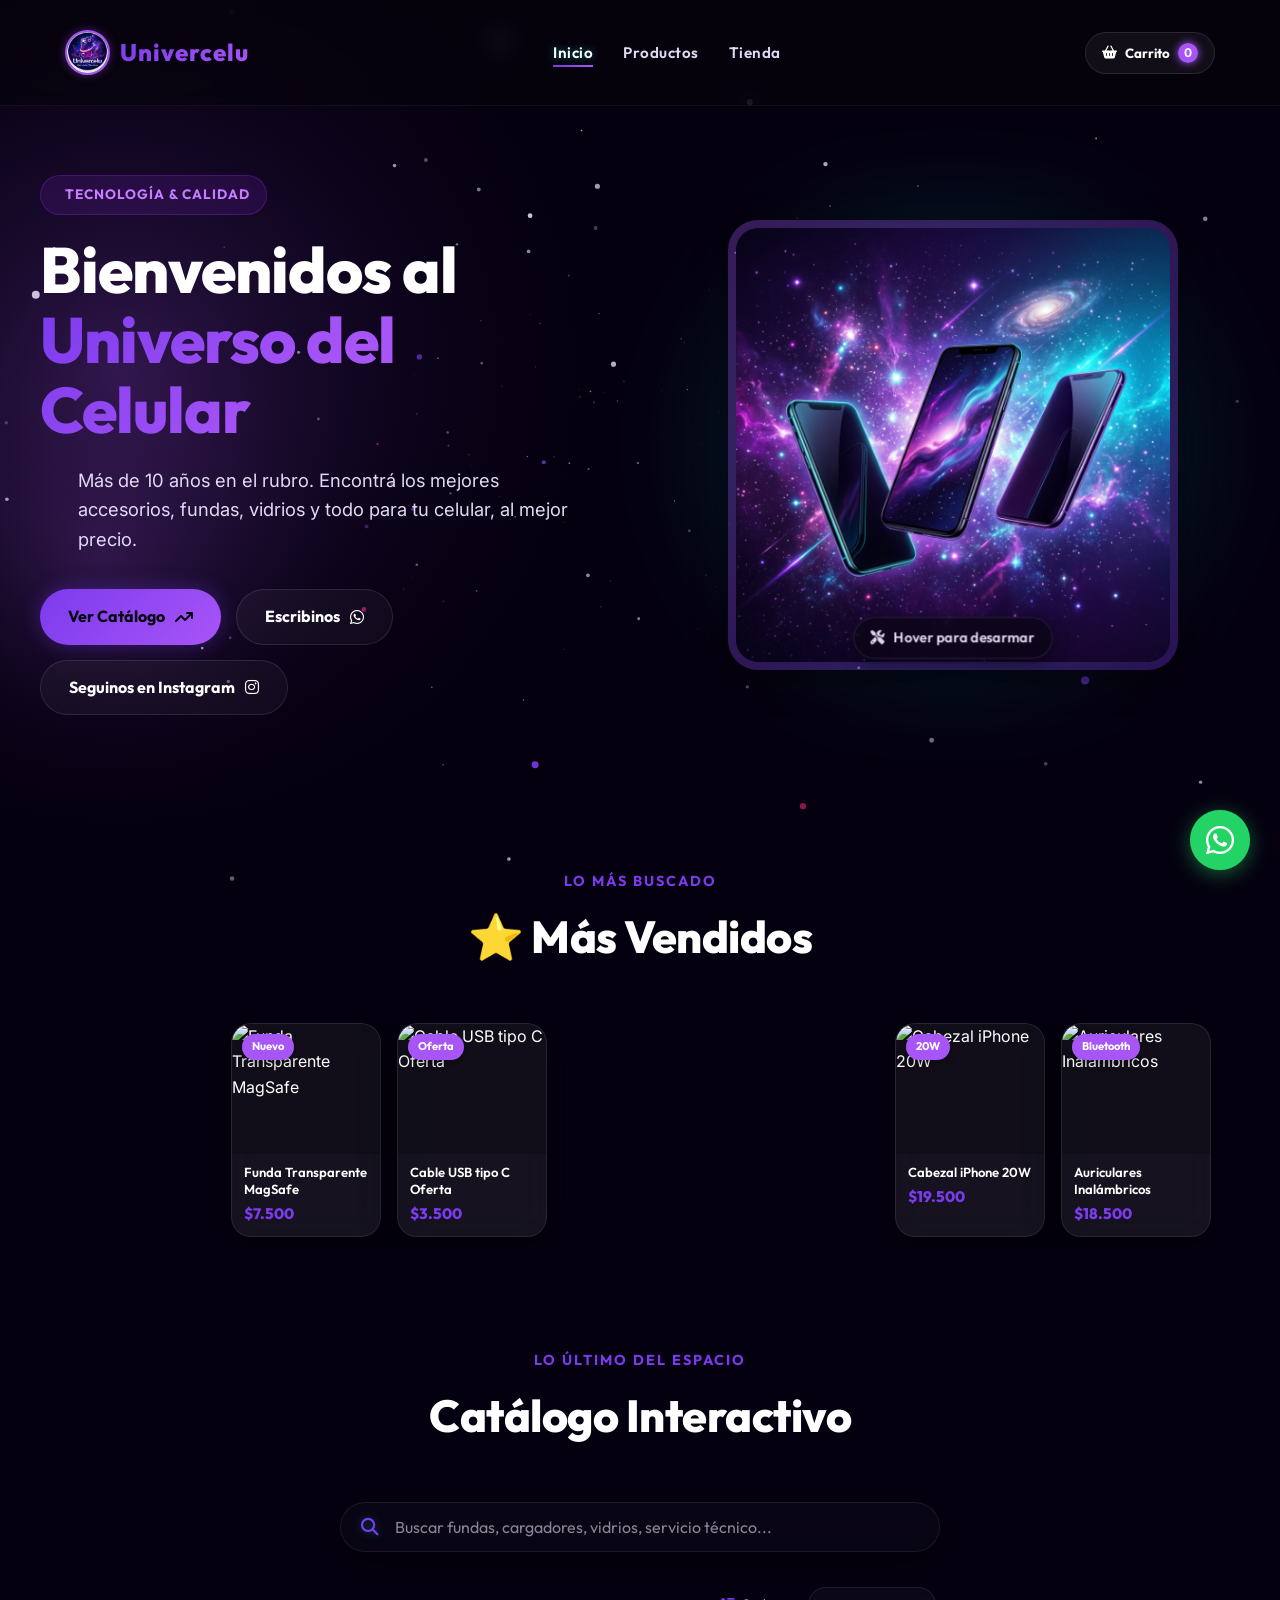
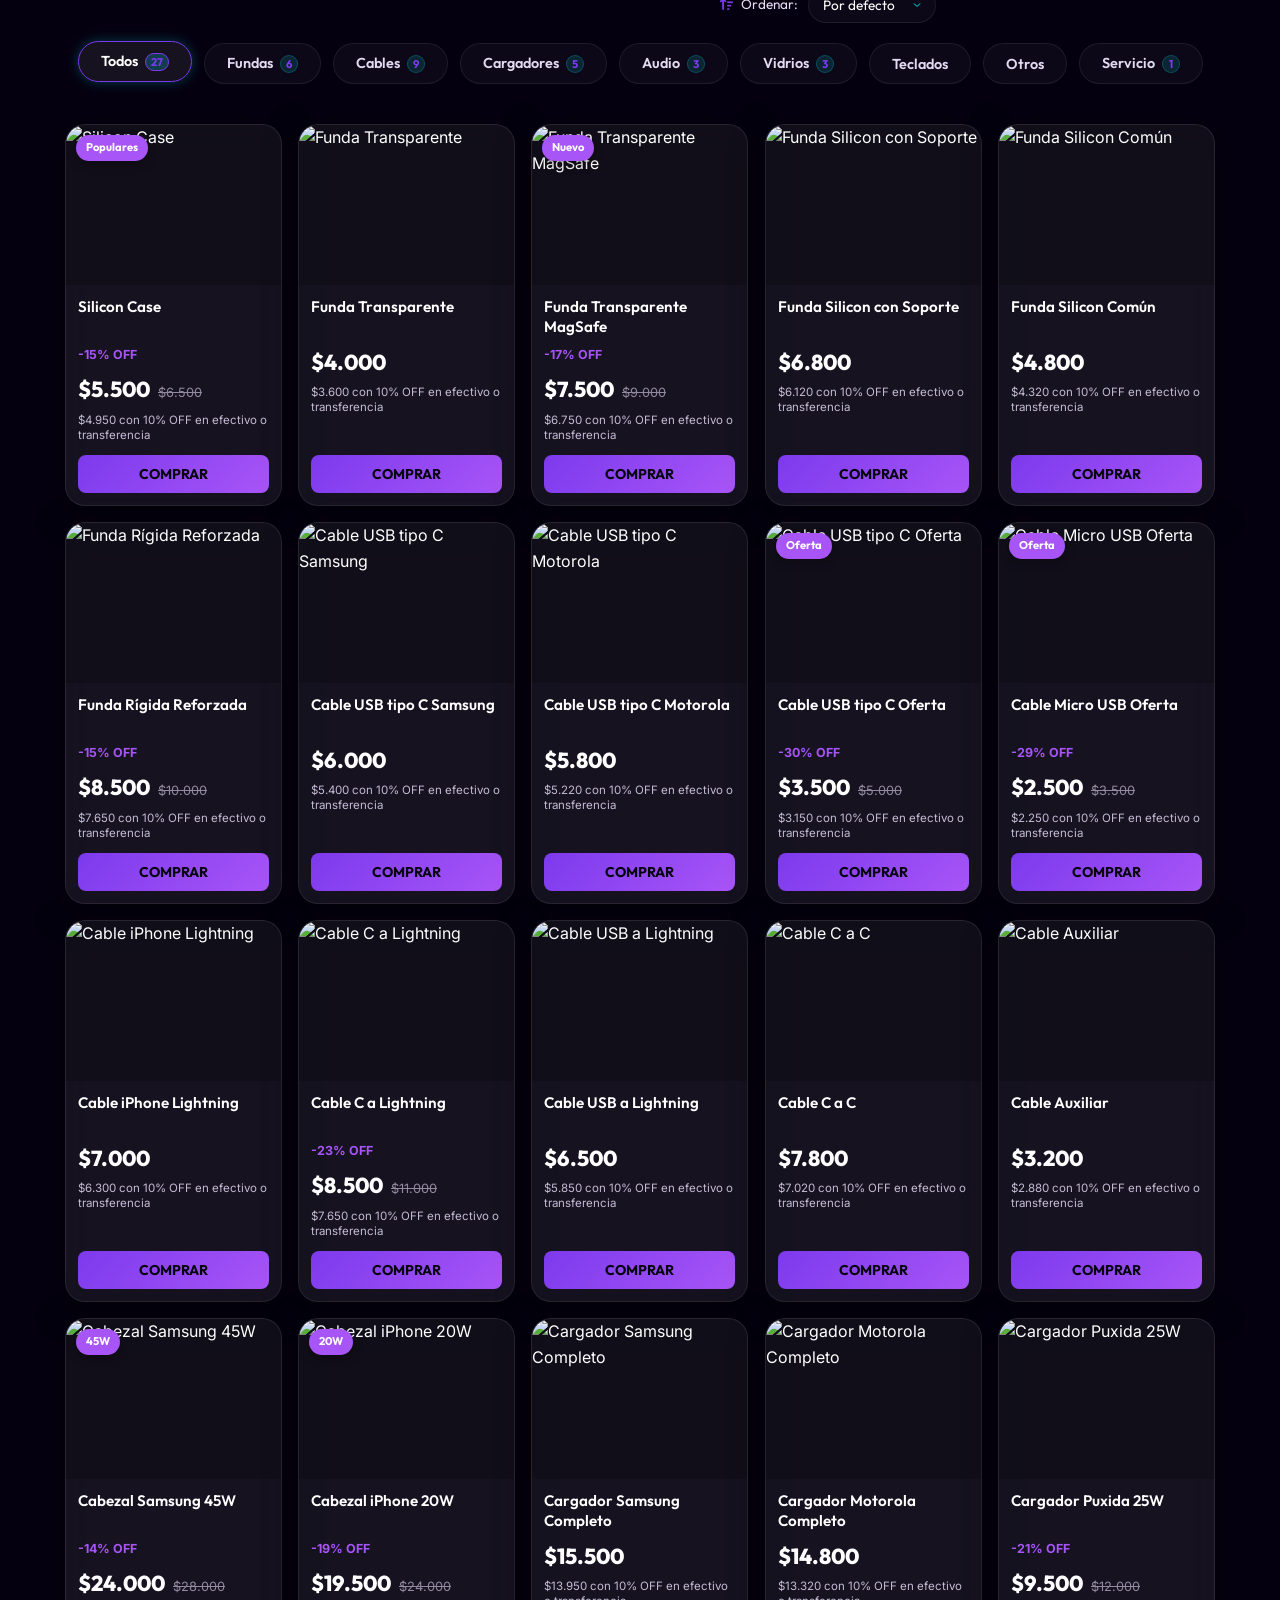
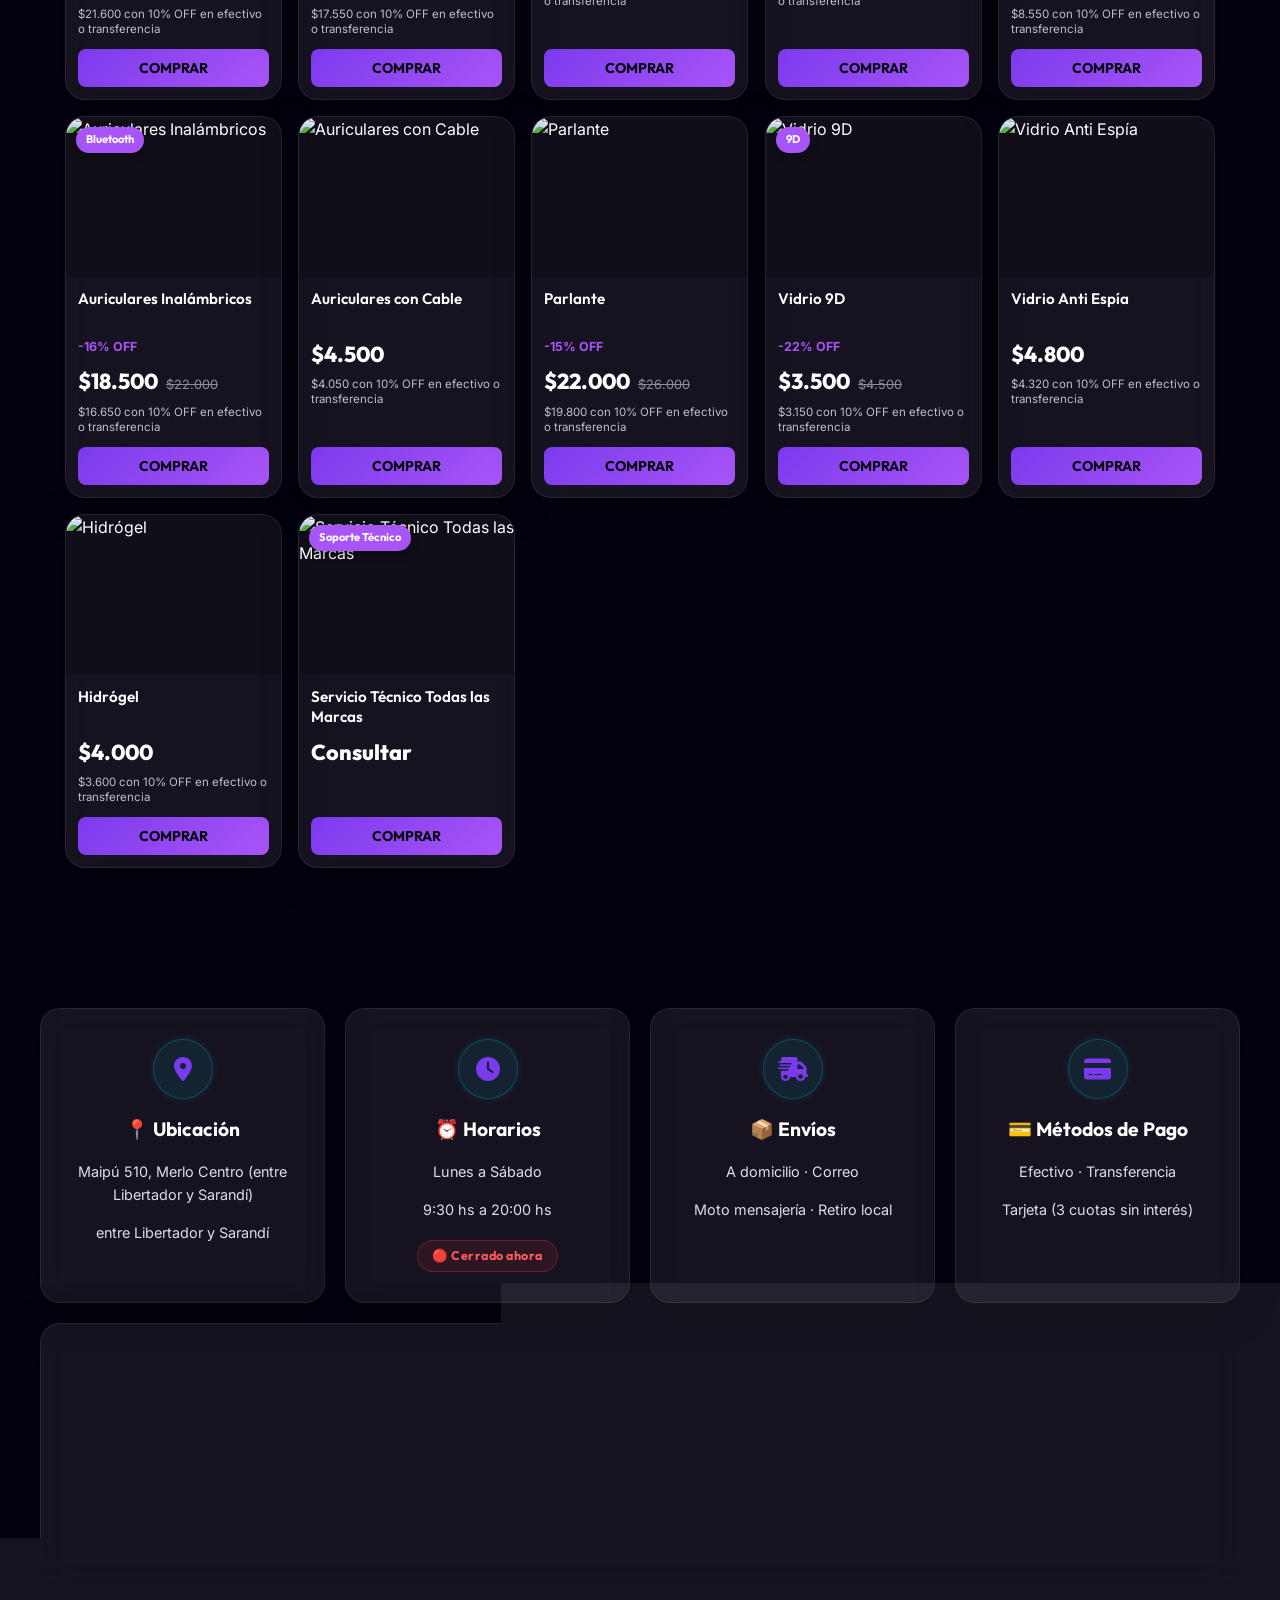
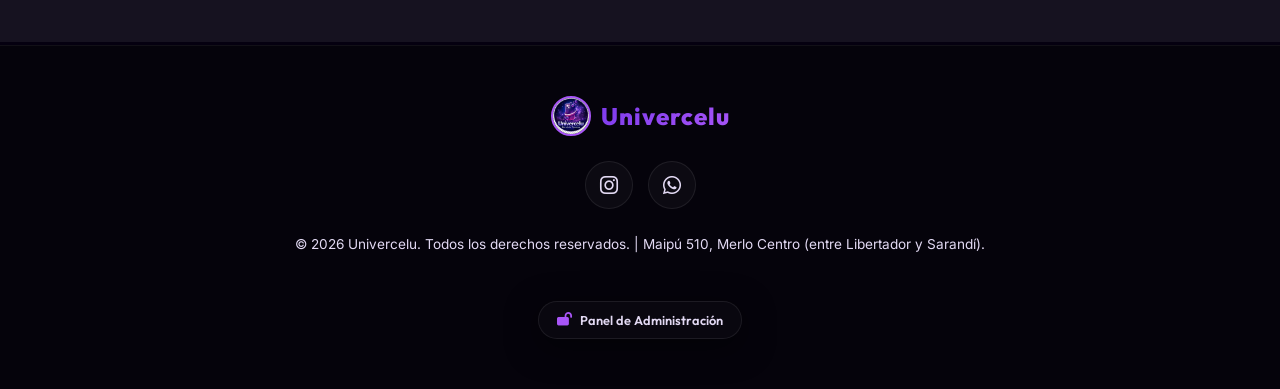
==== commit d2c7f5dd: "feat: integrar modelo 3D, corregir precios, meta tags, footer, loaders y copyright dinamico" ====
--- a/index.html
+++ b/index.html
@@ -13,10 +13,10 @@
   
   <!-- Open Graph / Facebook -->
   <meta property="og:type" content="website">
-  <meta property="og:url" content="https://alebalzano1.github.io/univercelu/">
+  <meta property="og:url" content="https://univercelu.vercel.app/">
   <meta property="og:title" content="Univercelu | Accesorios y Servicio Técnico de Celulares en Merlo">
   <meta property="og:description" content="Más de 10 años en el rubro. Fundas, cables, cargadores, vidrios, auriculares y servicio técnico para todas las marcas. Merlo Centro, Buenos Aires.">
-  <meta property="og:image" content="https://alebalzano1.github.io/univercelu/assets/hero-assembled.png">
+  <meta property="og:image" content="https://univercelu.vercel.app/assets/hero-assembled.png">
   <meta property="og:image:width" content="1200">
   <meta property="og:image:height" content="630">
   <meta property="og:locale" content="es_AR">
@@ -25,7 +25,7 @@
   <meta name="twitter:card" content="summary_large_image">
   <meta name="twitter:title" content="Univercelu | Accesorios y Servicio Técnico en Merlo">
   <meta name="twitter:description" content="Más de 10 años en el rubro. Los mejores accesorios para tu celular al mejor precio.">
-  <meta name="twitter:image" content="https://alebalzano1.github.io/univercelu/assets/hero-assembled.png">
+  <meta name="twitter:image" content="https://univercelu.vercel.app/assets/hero-assembled.png">
   
   <!-- Favicon (Emoji de Celular) -->
   <link rel="icon" href="data:image/svg+xml,<svg xmlns=%22http://www.w3.org/2000/svg%22 viewBox=%220 0 100 100%22><text y=%22.9em%22 font-size=%2290%22>📱</text></svg>">
@@ -44,14 +44,14 @@
     "@graph": [
       {
         "@type": "MobilePhoneStore",
-        "@id": "https://alebalzano1.github.io/univercelu/#store",
+        "@id": "https://univercelu.vercel.app/#store",
         "name": "Univercelu",
         "image": [
-          "https://alebalzano1.github.io/univercelu/assets/logo.jpg",
-          "https://alebalzano1.github.io/univercelu/assets/hero-assembled.png"
+          "https://univercelu.vercel.app/assets/logo.jpg",
+          "https://univercelu.vercel.app/assets/hero-assembled.png"
         ],
-        "logo": "https://alebalzano1.github.io/univercelu/assets/logo.jpg",
-        "url": "https://alebalzano1.github.io/univercelu/",
+        "logo": "https://univercelu.vercel.app/assets/logo.jpg",
+        "url": "https://univercelu.vercel.app/",
         "telephone": "+5491136719257",
         "priceRange": "$$",
         "address": {
@@ -87,14 +87,14 @@
           "https://wa.me/5491136719257"
         ],
         "hasMap": "https://maps.google.com/?q=Maip%C3%BA+510,+Merlo+Centro,+Buenos+Aires",
-        "description": "Más de 10 años de trayectoria. Venta de accesorios, fundas, cables, cargadores, vidrios templados y servicio técnico especializado para todas las marcas en Merlo Centro."
+        "description": "Más de 10 años de trayectoria. Venta de accesorios, fundas, cables, cargadores, vidrios templados y servicio técnico especializado para todas las marcas in Merlo Centro."
       },
       {
         "@type": "Service",
-        "@id": "https://alebalzano1.github.io/univercelu/#service-repair",
+        "@id": "https://univercelu.vercel.app/#service-repair",
         "name": "Servicio Técnico Especializado de Celulares",
         "provider": {
-          "@id": "https://alebalzano1.github.io/univercelu/#store"
+          "@id": "https://univercelu.vercel.app/#store"
         },
         "description": "Servicio de reparación rápida para celulares de todas las marcas (Samsung, iPhone, Motorola, Xiaomi). Cambio de módulos, pantallas, pin de carga y batería en el acto.",
         "areaServed": {
@@ -190,18 +190,22 @@
       
       <div class="hero-visual">
         <div class="hero-glow-back"></div>
-        <div class="hero-image-wrapper repair-hover-effect">
+        <!-- Contenedor de la experiencia 3D en tiempo real -->
+        <div id="phone-3d-container" style="display: none; width: 100%; max-width: 450px; aspect-ratio: 1 / 1; position: relative; cursor: grab; opacity: 0; transition: opacity 0.5s ease; z-index: 5;"></div>
+        
+        <!-- Fallback en 2D estático con efecto hover -->
+        <div id="hero-fallback-wrapper" class="hero-image-wrapper repair-hover-effect">
           <!-- Imágenes perfectamente alineadas para evitar superposición de fondos cuadrados -->
           <img src="assets/hero-assembled.png" alt="Smartphone con accesorios y protector de pantalla aplicados, que representa la calidad y precisión de Univercelu" class="hero-img-assembled" id="hero-cover-image">
           <img src="assets/hero-exploded.jpg" alt="Despiece tridimensional de un teléfono móvil mostrando componentes internos como batería y placa para reparación técnica" class="hero-img-exploded">
-          
-          <!-- Etiquetas 3D que flotan al exterior de la tarjeta -->
-          <span class="layer-label label-screen">Módulo Pantalla</span>
-          <span class="layer-label label-board">Placa & Batería</span>
-          <span class="layer-label label-back">Chasis & Cámaras</span>
-
-          <div class="hover-hint"><i class="fa-solid fa-screwdriver-wrench"></i> <span class="hint-text">Hover para desarmar</span></div>
-        </div>
+        </div>
+        
+        <!-- Etiquetas 3D que flotan al exterior de la tarjeta -->
+        <span class="layer-label label-screen">Módulo Pantalla</span>
+        <span class="layer-label label-board">Placa & Batería</span>
+        <span class="layer-label label-back">Chasis & Cámaras</span>
+
+        <div class="hover-hint"><i class="fa-solid fa-screwdriver-wrench"></i> <span class="hint-text">Hover para desarmar</span></div>
       </div>
     </div>
   </section>
@@ -217,7 +221,10 @@
       <h2 class="section-title">⭐ Más Vendidos</h2>
     </div>
     <div class="featured-grid" id="featured-products-grid">
-      <!-- Se inyecta dinámicamente -->
+      <div class="loading-spinner-placeholder" style="grid-column: 1 / -1; text-align: center; padding: 40px; color: var(--text-muted); font-family: var(--font-title);">
+        <i class="fa-solid fa-circle-notch fa-spin" style="font-size: 2rem; color: var(--primary-glow); margin-bottom: 10px; display: block; margin-left: auto; margin-right: auto;"></i>
+        <span>Buscando recomendados en el espacio...</span>
+      </div>
     </div>
   </section>
 
@@ -270,7 +277,10 @@
     
     <!-- Grid de Productos (Renderizado Dinámicamente en JS) -->
     <div class="products-grid" id="products-catalog-grid">
-      <!-- Los productos se inyectarán de forma dinámica aquí -->
+      <div class="loading-spinner-placeholder" style="grid-column: 1 / -1; text-align: center; padding: 40px; color: var(--text-muted); font-family: var(--font-title);">
+        <i class="fa-solid fa-circle-notch fa-spin" style="font-size: 2rem; color: var(--primary-glow); margin-bottom: 10px; display: block; margin-left: auto; margin-right: auto;"></i>
+        <span>Conectando con el satélite comercial...</span>
+      </div>
     </div>
   </section>
 
@@ -433,7 +443,7 @@
        ========================================================================== -->
   <footer>
     <div class="footer-container">
-      <a href="#" class="logo" id="logo-footer">
+      <a href="#inicio" class="logo" id="logo-footer">
         <div style="height: 40px; width: 40px; border-radius: 50%; overflow: hidden; display: flex; align-items: center; justify-content: center; border: 2px solid var(--primary-glow); flex-shrink: 0;">
           <img src="assets/logo.jpg" alt="Logo circular de Univercelu - Accesorios, repuestos y servicio técnico de celulares en Buenos Aires" style="height: 100%; width: 100%; object-fit: cover; transform: scale(1.12);" loading="lazy">
         </div>
@@ -450,7 +460,7 @@
       </div>
       
       <p class="footer-copy" id="footer-copyright-text">
-        &copy; 2026 Univercelu. Todos los derechos reservados. | Maipú 510, Merlo Centro, entre Libertador y Sarandí.
+        &copy; <span id="current-year"></span> Univercelu. Todos los derechos reservados. | Maipú 510, Merlo Centro, entre Libertador y Sarandí.
       </p>
       
       <!-- Acceso admin del footer -->
@@ -541,5 +551,9 @@
   <!-- Canvas de Fondo Galáctico Animado -->
   <canvas id="galaxy-bg" style="position:fixed; top:0; left:0; width:100%; height:100%; z-index:-1; pointer-events:none;"></canvas>
   <script src="galaxy.js"></script>
+
+  <!-- Librería Three.js (Procedural 3D) y Script de Experiencia Interactiva -->
+  <script src="https://cdnjs.cloudflare.com/ajax/libs/three.js/r128/three.min.js"></script>
+  <script src="phone-3d.js"></script>
 </body>
 </html>
--- a/style.css
+++ b/style.css
@@ -414,17 +414,18 @@
     box-shadow: 0 15px 45px rgba(168, 85, 247, 0.45);
   }
 
-  .hero-image-wrapper.repair-hover-effect:hover .label-screen {
+  /* Hover sobre la tarjeta en el fallback 2D */
+  .hero-image-wrapper.repair-hover-effect:hover ~ .label-screen {
     opacity: 1;
     transform: translate3d(140px, -15px, 80px);
   }
 
-  .hero-image-wrapper.repair-hover-effect:hover .label-board {
+  .hero-image-wrapper.repair-hover-effect:hover ~ .label-board {
     opacity: 1;
     transform: translate3d(-140px, 0, 60px);
   }
 
-  .hero-image-wrapper.repair-hover-effect:hover .label-back {
+  .hero-image-wrapper.repair-hover-effect:hover ~ .label-back {
     opacity: 1;
     transform: translate3d(140px, 15px, 40px);
   }
@@ -456,17 +457,17 @@
   box-shadow: 0 15px 45px rgba(168, 85, 247, 0.45);
 }
 
-.hero-image-wrapper.repair-hover-effect.active-tap .label-screen {
+.hero-image-wrapper.repair-hover-effect.active-tap ~ .label-screen {
   opacity: 1;
   transform: translate3d(140px, -15px, 80px);
 }
 
-.hero-image-wrapper.repair-hover-effect.active-tap .label-board {
+.hero-image-wrapper.repair-hover-effect.active-tap ~ .label-board {
   opacity: 1;
   transform: translate3d(-140px, 0, 60px);
 }
 
-.hero-image-wrapper.repair-hover-effect.active-tap .label-back {
+.hero-image-wrapper.repair-hover-effect.active-tap ~ .label-back {
   opacity: 1;
   transform: translate3d(140px, 15px, 40px);
 }
@@ -480,13 +481,33 @@
    3. RESPONSIVE / MÓVIL (Ocultar etiquetas flotantes y ajustar márgenes laterales)
    ========================================================================== */
 @media (max-width: 768px) {
-  .hero-image-wrapper.repair-hover-effect .layer-label {
+  .hero-visual .layer-label {
     display: none !important;
   }
 }
 
+/* ESTILOS DE CONTENEDOR 3D (THREE.JS) */
+#phone-3d-container {
+  width: 100%;
+  max-width: 450px;
+  aspect-ratio: 1 / 1;
+  position: relative;
+  border-radius: 30px;
+  background: transparent;
+  z-index: 5;
+  transition: opacity 0.5s ease;
+  overflow: visible;
+}
+
+#phone-3d-container canvas {
+  width: 100% !important;
+  height: 100% !important;
+  border-radius: 30px;
+  display: block;
+}
+
 /* ETIQUETAS FLOTANTES DE COMPONENTES (LABELS) - Configuración base */
-.hero-image-wrapper.repair-hover-effect .layer-label {
+.hero-visual .layer-label {
   position: absolute;
   font-family: var(--font-title);
   font-size: 0.72rem;
@@ -508,18 +529,32 @@
   transform-style: preserve-3d;
 }
 
-/* Posiciones iniciales */
-.hero-image-wrapper.repair-hover-effect .label-screen {
+/* Clases añadidas programáticamente en modo 3D por JS */
+.layer-label.visible-3d-mode {
+  opacity: 1 !important;
+}
+.layer-label.label-screen.visible-3d-mode {
+  transform: translate3d(140px, -15px, 80px) !important;
+}
+.layer-label.label-board.visible-3d-mode {
+  transform: translate3d(-140px, 0, 60px) !important;
+}
+.layer-label.label-back.visible-3d-mode {
+  transform: translate3d(140px, 15px, 40px) !important;
+}
+
+/* Posiciones iniciales base */
+.hero-visual .label-screen {
   top: 15%;
   right: 20px;
 }
 
-.hero-image-wrapper.repair-hover-effect .label-board {
+.hero-visual .label-board {
   top: 50%;
   left: 20px;
 }
 
-.hero-image-wrapper.repair-hover-effect .label-back {
+.hero-visual .label-back {
   bottom: 15%;
   right: 20px;
 }
--- a/style.min.css
+++ b/style.min.css
@@ -1 +1 @@
-@import url('https://fonts.googleapis.com/css2?family=Outfit:wght@300;400;600;700;800&family=Inter:wght@300;400;500;600&display=swap');:root{--font-title:'Outfit',sans-serif;--font-body:'Inter',sans-serif;--bg-deep:#2D1B69;--bg-card:rgba(255,255,255,0.07);--bg-card-hover:rgba(255,255,255,0.12);--primary-glow:#A855F7;--secondary-glow:#7C3AED;--accent-pink:#A855F7;--text-main:#FFFFFF;--text-muted:#E2D9F3;--border-color:rgba(255,255,255,0.08);--border-glow:rgba(168,85,247,0.25);--transition-fast:all 0.25s cubic-bezier(0.4,0,0.2,1);--transition-smooth:all 0.4s cubic-bezier(0.4,0,0.2,1);--shadow-neon-violet:0 0 20px rgba(168,85,247,0.35);--shadow-neon-cyan:0 0 20px rgba(124,58,237,0.35);--shadow-glass:0 8px 32px 0 rgba(0,0,0,0.5);}*{margin:0;padding:0;box-sizing:border-box;-webkit-tap-highlight-color:transparent;}html,body{overflow-x:hidden;max-width:100%;width:100%;}html{scroll-behavior:smooth;}body{font-family:var(--font-body);background-color:#050010;color:var(--text-main);line-height:1.6;}.space-bg{display:none;}.stars-decor{display:none;}.glass-card{background:var(--bg-card);backdrop-filter:blur(16px);-webkit-backdrop-filter:blur(16px);border:1px solid var(--border-color);box-shadow:var(--shadow-glass);border-radius:20px;transition:var(--transition-smooth);}.glass-card:hover{background:var(--bg-card-hover);border-color:var(--border-glow);box-shadow:var(--shadow-neon-cyan);transform:translateY(-5px);}header{position:fixed;top:0;left:0;width:100%;z-index:100;background:rgba(6,4,12,0.7);backdrop-filter:blur(12px);-webkit-backdrop-filter:blur(12px);border-bottom:1px solid rgba(255,255,255,0.05);transition:var(--transition-fast);}.header-container{display:flex;justify-content:space-between;align-items:center;max-width:1200px;margin:0 auto;padding:15px 25px;}.logo{display:flex;align-items:center;gap:10px;font-family:var(--font-title);font-size:1.5rem;font-weight:800;color:var(--text-main);text-decoration:none;letter-spacing:1px;}.logo span{background:linear-gradient(135deg,var(--secondary-glow),var(--primary-glow));-webkit-background-clip:text;-webkit-text-fill-color:transparent;}.logo i{color:var(--secondary-glow);filter:drop-shadow(0 0 5px var(--secondary-glow));}nav ul{display:flex;list-style:none;gap:30px;}nav a{font-family:var(--font-title);color:var(--text-muted);text-decoration:none;font-weight:600;font-size:0.95rem;letter-spacing:0.5px;transition:var(--transition-fast);position:relative;padding:5px 0;}nav a::after{content:'';position:absolute;bottom:0;left:0;width:0;height:2px;background:linear-gradient(90deg,var(--secondary-glow),var(--primary-glow));transition:var(--transition-fast);}nav a:hover,nav a.active{color:var(--text-main);text-shadow:0 0 8px rgba(0,242,254,0.5);}nav a:hover::after,nav a.active::after{width:100%;}.header-actions{display:flex;align-items:center;gap:15px;}.cart-icon-btn{background:rgba(255,255,255,0.05);border:1px solid rgba(255,255,255,0.1);color:var(--text-main);padding:10px 16px;border-radius:50px;cursor:pointer;display:flex;align-items:center;gap:8px;font-family:var(--font-title);font-weight:700;transition:var(--transition-fast);position:relative;}.cart-icon-btn:hover{background:var(--bg-card);border-color:var(--secondary-glow);box-shadow:0 0 10px rgba(0,242,254,0.3);transform:scale(1.05);}.cart-badge{background:linear-gradient(135deg,var(--accent-pink),var(--primary-glow));color:white;font-size:0.75rem;width:20px;height:20px;border-radius:50%;display:flex;align-items:center;justify-content:center;font-family:var(--font-body);font-weight:bold;box-shadow:0 0 8px var(--accent-pink);}.mobile-menu-btn{display:none;background:none;border:none;color:var(--text-main);font-size:1.5rem;cursor:pointer;}.hero{padding:160px 25px 80px 25px;display:flex;align-items:center;justify-content:center;position:relative;min-height:90vh;overflow:hidden;}.hero-container{display:grid;grid-template-columns:1fr 1fr;max-width:1200px;width:100%;margin:0 auto;gap:50px;align-items:center;}.hero-info{display:flex;flex-direction:column;align-items:flex-start;gap:20px;}.hero-tag{background:rgba(138,43,226,0.15);border:1px solid rgba(138,43,226,0.3);color:#c77dff;font-family:var(--font-title);font-weight:700;font-size:0.85rem;padding:8px 16px;border-radius:50px;letter-spacing:1px;text-transform:uppercase;display:inline-flex;align-items:center;gap:8px;animation:pulseTag 2s infinite alternate;}@keyframes pulseTag{from{box-shadow:0 0 5px rgba(138,43,226,0.2);}to{box-shadow:0 0 15px rgba(138,43,226,0.5);}}.hero-title{font-family:var(--font-title);font-size:4rem;font-weight:800;line-height:1.1;letter-spacing:-1px;}.hero-title span{background:linear-gradient(135deg,var(--secondary-glow) 0%,var(--primary-glow) 50%,var(--accent-pink) 100%);-webkit-background-clip:text;-webkit-text-fill-color:transparent;display:block;}.hero-desc{font-size:1.15rem;color:var(--text-muted);max-width:500px;margin-left:auto;margin-right:auto;}.hero-buttons{display:flex;gap:15px;margin-top:15px;flex-wrap:wrap;}.btn-premium{padding:14px 28px;border-radius:50px;font-family:var(--font-title);font-weight:700;font-size:1rem;cursor:pointer;text-decoration:none;display:inline-flex;align-items:center;gap:10px;transition:var(--transition-smooth);border:none;}.btn-primary{background:linear-gradient(135deg,var(--secondary-glow),var(--primary-glow));color:#06040c;box-shadow:var(--shadow-neon-cyan);}.btn-primary:hover{transform:translateY(-3px) scale(1.02);box-shadow:0 12px 25px rgba(0,242,254,0.5);background:linear-gradient(135deg,var(--primary-glow),var(--accent-pink));color:white;}.btn-outline{background:rgba(255,255,255,0.04);border:1px solid rgba(255,255,255,0.1);color:var(--text-main);}.btn-outline:hover{background:var(--bg-card);border-color:var(--primary-glow);box-shadow:var(--shadow-neon-violet);transform:translateY(-3px);}.hero-visual{position:relative;display:flex;justify-content:center;align-items:center;perspective:1200px;}.hero-image-wrapper.repair-hover-effect{width:100%;max-width:450px;aspect-ratio:1 / 1;position:relative;border-radius:30px;padding:8px;background:linear-gradient(135deg,rgba(168,85,247,0.3),rgba(124,58,237,0.3));box-shadow:var(--shadow-glass);transition:background 0.4s ease,box-shadow 0.4s ease,transform 0.6s cubic-bezier(0.25,1,0.5,1);overflow:visible;cursor:pointer;transform-style:preserve-3d;}.hero-image-wrapper.repair-hover-effect img{position:absolute;top:8px;left:8px;width:calc(100% - 16px);height:calc(100% - 16px);border-radius:22px;object-fit:cover;display:block;pointer-events:none;transition:opacity 0.8s cubic-bezier(0.4,0,0.2,1);}.hero-image-wrapper.repair-hover-effect .hero-img-assembled{opacity:1;z-index:2;}.hero-image-wrapper.repair-hover-effect .hero-img-exploded{opacity:0;z-index:1;}@media (hover:hover){.hero-image-wrapper.repair-hover-effect:hover .hero-img-assembled{opacity:0;}.hero-image-wrapper.repair-hover-effect:hover .hero-img-exploded{opacity:1;z-index:3;}.hero-image-wrapper.repair-hover-effect:hover{background:linear-gradient(135deg,rgba(168,85,247,0.6),rgba(124,58,237,0.6));box-shadow:0 15px 45px rgba(168,85,247,0.45);}.hero-image-wrapper.repair-hover-effect:hover .label-screen{opacity:1;transform:translate3d(140px,-15px,80px);}.hero-image-wrapper.repair-hover-effect:hover .label-board{opacity:1;transform:translate3d(-140px,0,60px);}.hero-image-wrapper.repair-hover-effect:hover .label-back{opacity:1;transform:translate3d(140px,15px,40px);}.hero-image-wrapper.repair-hover-effect:hover .hover-hint{background:linear-gradient(135deg,var(--secondary-glow),var(--primary-glow));color:#06040c;box-shadow:var(--shadow-neon-cyan);transform:translateX(-50%) translate3d(0,5px,60px);opacity:0;pointer-events:none;}}.hero-image-wrapper.repair-hover-effect.active-tap .hero-img-assembled{opacity:0;}.hero-image-wrapper.repair-hover-effect.active-tap .hero-img-exploded{opacity:1;z-index:3;}.hero-image-wrapper.repair-hover-effect.active-tap{background:linear-gradient(135deg,rgba(168,85,247,0.6),rgba(124,58,237,0.6));box-shadow:0 15px 45px rgba(168,85,247,0.45);}.hero-image-wrapper.repair-hover-effect.active-tap .label-screen{opacity:1;transform:translate3d(140px,-15px,80px);}.hero-image-wrapper.repair-hover-effect.active-tap .label-board{opacity:1;transform:translate3d(-140px,0,60px);}.hero-image-wrapper.repair-hover-effect.active-tap .label-back{opacity:1;transform:translate3d(140px,15px,40px);}.hero-image-wrapper.repair-hover-effect.active-tap .hover-hint{opacity:0;pointer-events:none;}@media (max-width:768px){.hero-image-wrapper.repair-hover-effect .layer-label{display:none !important;}}.hero-image-wrapper.repair-hover-effect .layer-label{position:absolute;font-family:var(--font-title);font-size:0.72rem;font-weight:700;color:var(--text-main);background:rgba(10,6,22,0.9);backdrop-filter:blur(8px);-webkit-backdrop-filter:blur(8px);border:1px solid var(--primary-glow);padding:6px 12px;border-radius:6px;white-space:nowrap;opacity:0;pointer-events:none;transition:all 0.8s cubic-bezier(0.16,1,0.3,1);box-shadow:0 4px 15px rgba(168,85,247,0.35);transform:translate3d(0,0,0);z-index:10;transform-style:preserve-3d;}.hero-image-wrapper.repair-hover-effect .label-screen{top:15%;right:20px;}.hero-image-wrapper.repair-hover-effect .label-board{top:50%;left:20px;}.hero-image-wrapper.repair-hover-effect .label-back{bottom:15%;right:20px;}.hover-hint{position:absolute;bottom:20px;left:50%;transform:translateX(-50%) translate3d(0,0,50px);background:rgba(10,6,22,0.8);backdrop-filter:blur(8px);-webkit-backdrop-filter:blur(8px);border:1px solid rgba(255,255,255,0.1);color:var(--text-muted);padding:8px 16px;border-radius:50px;font-family:var(--font-title);font-weight:600;font-size:0.85rem;z-index:10;display:flex;align-items:center;gap:8px;box-shadow:0 4px 15px rgba(0,0,0,0.5);pointer-events:none;transition:var(--transition-smooth);transform-style:preserve-3d;}.hero-image-wrapper.repair-hover-effect:hover .hover-hint,.hero-image-wrapper.repair-hover-effect.active-tap .hover-hint{background:linear-gradient(135deg,var(--secondary-glow),var(--primary-glow));color:#06040c;box-shadow:var(--shadow-neon-cyan);transform:translateX(-50%) translate3d(0,5px,60px);opacity:0;pointer-events:none;}.hero-glow-back{position:absolute;width:120%;height:120%;background:radial-gradient(circle,rgba(138,43,226,0.15) 0%,rgba(0,242,254,0.1) 40%,transparent 70%);z-index:-1;filter:blur(30px);animation:rotateGlow 30s linear infinite;}@keyframes rotateGlow{0%{transform:rotate(0deg) scale(1);}50%{transform:rotate(180deg) scale(1.15);}100%{transform:rotate(360deg) scale(1);}}.info-section{padding:60px 25px;position:relative;}.info-grid{display:grid;grid-template-columns:repeat(4,1fr);max-width:1200px;margin:0 auto;gap:20px;}.info-item{padding:30px 25px;text-align:center;display:flex;flex-direction:column;align-items:center;gap:15px;}.info-icon{width:60px;height:60px;border-radius:50%;background:rgba(0,242,254,0.08);border:1px solid rgba(0,242,254,0.2);display:flex;align-items:center;justify-content:center;font-size:1.5rem;color:var(--secondary-glow);box-shadow:0 0 10px rgba(0,242,254,0.1);transition:var(--transition-fast);}.info-item:hover .info-icon{background:rgba(138,43,226,0.15);border-color:var(--primary-glow);color:#c77dff;box-shadow:0 0 20px rgba(138,43,226,0.3);transform:rotate(15deg);}.info-item h3{font-family:var(--font-title);font-size:1.2rem;font-weight:700;}.info-item p{font-size:0.9rem;color:var(--text-muted);}.catalog-section{padding:80px 25px;max-width:1200px;margin:0 auto;}.section-header{text-align:center;margin-bottom:50px;}.section-subtitle{color:var(--secondary-glow);font-family:var(--font-title);font-weight:700;font-size:0.9rem;letter-spacing:2px;text-transform:uppercase;margin-bottom:8px;display:block;}.section-title{font-family:var(--font-title);font-size:2.8rem;font-weight:800;letter-spacing:-0.5px;}.search-container{max-width:600px;margin:0 auto 35px auto;border-radius:50px;background:rgba(255,255,255,0.02);border:1px solid rgba(255,255,255,0.08);box-shadow:var(--shadow-glass);transition:all 0.3s cubic-bezier(0.25,0.8,0.25,1);backdrop-filter:blur(12px);-webkit-backdrop-filter:blur(12px);overflow:hidden;}.search-input-wrapper{display:flex;align-items:center;width:100%;}.search-icon{color:var(--secondary-glow);margin-left:20px;font-size:1.1rem;transition:var(--transition-fast);text-shadow:0 0 10px rgba(0,242,254,0.3);}#catalog-search-input{background:transparent;border:none;outline:none;color:var(--text-main);font-size:1rem;font-family:var(--font-title);width:100%;padding:14px 16px;}#catalog-search-input::placeholder{color:var(--text-muted);opacity:0.6;}#clear-search-btn{background:none;border:none;color:var(--text-muted);cursor:pointer;margin-right:18px;font-size:1.15rem;display:flex;align-items:center;justify-content:center;transition:var(--transition-fast);padding:5px;}#clear-search-btn:hover{color:var(--accent-pink);transform:scale(1.1) rotate(90deg);text-shadow:0 0 8px rgba(236,72,153,0.5);}.search-container:focus-within{border-color:var(--secondary-glow);box-shadow:0 0 20px rgba(0,242,254,0.35);background:rgba(255,255,255,0.04);}.search-container:focus-within .search-icon{transform:scale(1.1);color:var(--text-main);text-shadow:0 0 12px var(--secondary-glow);}.no-results-message{grid-column:1 / -1;text-align:center;padding:60px 20px;display:flex;flex-direction:column;align-items:center;justify-content:center;gap:20px;animation:fadeSlideIn 0.6s ease-out;}.no-results-message i{font-size:4rem;background:linear-gradient(135deg,var(--accent-pink),var(--primary-glow));-webkit-background-clip:text;-webkit-text-fill-color:transparent;filter:drop-shadow(0 0 15px rgba(168,85,247,0.4));animation:floatNoResults 3s ease-in-out infinite;}.no-results-message h3{font-family:var(--font-title);font-size:1.8rem;font-weight:700;color:var(--text-main);margin:0;}.no-results-message p{color:var(--text-muted);font-size:1rem;max-width:400px;line-height:1.5;margin:0 0 10px 0;}.no-results-message #reset-search-btn{display:inline-flex;align-items:center;gap:8px;padding:12px 28px;}@keyframes floatNoResults{0%{transform:translateY(0px) rotate(0deg);}50%{transform:translateY(-10px) rotate(5deg);}100%{transform:translateY(0px) rotate(0deg);}}@media (max-width:768px){.search-container{margin:0 10px 30px 10px;}.no-results-message h3{font-size:1.5rem;}}.catalog-filters{display:flex;justify-content:center;gap:12px;margin-bottom:40px;flex-wrap:wrap;}.filter-btn{background:rgba(255,255,255,0.03);border:1px solid rgba(255,255,255,0.08);color:var(--text-muted);padding:10px 22px;border-radius:50px;font-family:var(--font-title);font-weight:600;font-size:0.9rem;cursor:pointer;transition:var(--transition-fast);}.filter-count{display:inline-flex;align-items:center;justify-content:center;background:rgba(0,242,254,0.12);border:1px solid rgba(0,242,254,0.2);color:var(--secondary-glow);font-size:0.7rem;font-weight:700;min-width:18px;height:18px;padding:0 5px;border-radius:50px;margin-left:4px;vertical-align:middle;line-height:1;}.filter-btn.active .filter-count{background:rgba(0,242,254,0.2);border-color:var(--secondary-glow);}.filter-btn:hover,.filter-btn.active{background:var(--bg-card);color:var(--text-main);border-color:var(--secondary-glow);box-shadow:0 0 12px rgba(0,242,254,0.25);transform:translateY(-2px);}.products-grid{display:grid;grid-template-columns:repeat(auto-fill,minmax(150px,1fr));gap:16px;}@media (min-width:900px){.products-grid{grid-template-columns:repeat(5,1fr);}}.product-card{display:flex;flex-direction:column;height:100%;overflow:hidden;position:relative;will-change:transform;opacity:0;transform:translateY(18px);transition:opacity 0.45s ease,transform 0.45s ease,border-color 0.3s ease,box-shadow 0.3s ease;}.product-card.visible{opacity:1;transform:translateY(0);}.product-badge{position:absolute;top:10px;left:10px;background:linear-gradient(135deg,var(--accent-pink),var(--primary-glow));color:white;font-family:var(--font-title);font-weight:700;font-size:0.7rem;padding:4px 10px;border-radius:50px;z-index:2;box-shadow:0 4px 10px rgba(0,0,0,0.3);}.product-image-container{width:100%;height:160px;overflow:hidden;position:relative;background:rgba(0,0,0,0.2);}.product-image-container img{width:100%;height:100%;object-fit:cover;transition:var(--transition-smooth);}.product-card:hover .product-image-container img{transform:scale(1.08);}.product-details{padding:12px;display:flex;flex-direction:column;flex-grow:1;gap:6px;}.product-name{font-family:var(--font-title);font-size:0.95rem;font-weight:600;line-height:1.3;color:var(--text-main);display:-webkit-box;-webkit-line-clamp:2;-webkit-box-orient:vertical;overflow:hidden;height:2.6em;margin-bottom:2px;}.product-discount-tag{color:var(--accent-pink);font-weight:700;font-size:0.78rem;margin-bottom:2px;}.product-price-row{display:flex;align-items:baseline;gap:8px;flex-wrap:wrap;}.product-price-row .current-price{font-family:var(--font-title);font-size:1.35rem;font-weight:800;color:var(--text-main);}.product-price-row .old-price{font-size:0.8rem;color:var(--text-muted);text-decoration:line-through;opacity:0.6;}.product-transfer-price{font-size:0.72rem;color:var(--text-muted);line-height:1.3;opacity:0.85;margin-bottom:6px;}.add-to-cart-btn{width:100%;background:linear-gradient(135deg,var(--secondary-glow),var(--primary-glow));border:none;padding:10px 15px;border-radius:8px;color:#06040c;cursor:pointer;font-family:var(--font-title);font-weight:700;font-size:0.88rem;text-align:center;transition:var(--transition-fast);margin-top:auto;}.add-to-cart-btn:hover{transform:translateY(-2px) scale(1.02);box-shadow:0 5px 15px rgba(168,85,247,0.4);background:linear-gradient(135deg,var(--primary-glow),var(--accent-pink));color:white;}.cart-modal{position:fixed;top:0;right:-100%;width:100%;max-width:450px;height:100vh;z-index:1000;background:rgba(10,6,22,0.95);backdrop-filter:blur(20px);-webkit-backdrop-filter:blur(20px);border-left:1px solid rgba(138,43,226,0.2);box-shadow:-10px 0 30px rgba(0,0,0,0.7);display:flex;flex-direction:column;transition:all 0.4s cubic-bezier(0.4,0,0.2,1);}.cart-modal.open{right:0;}.cart-overlay{position:fixed;top:0;left:0;width:100vw;height:100vh;background:rgba(0,0,0,0.7);z-index:999;display:none;backdrop-filter:blur(4px);-webkit-backdrop-filter:blur(4px);}.cart-overlay.open{display:block;}.cart-header{padding:25px;border-bottom:1px solid rgba(255,255,255,0.05);display:flex;justify-content:space-between;align-items:center;}.cart-header-actions{display:flex;align-items:center;gap:10px;}.clear-cart-btn{display:flex;align-items:center;gap:6px;background:rgba(255,56,56,0.07);border:1px solid rgba(255,56,56,0.25);color:rgba(255,92,92,0.8);padding:6px 12px;border-radius:50px;font-family:var(--font-title);font-size:0.78rem;font-weight:600;cursor:pointer;transition:var(--transition-fast);}.clear-cart-btn:hover{background:rgba(255,56,56,0.15);border-color:#ff5c5c;color:#ff5c5c;}.cart-header h2{font-family:var(--font-title);font-size:1.5rem;font-weight:700;}.cart-header h2 span{color:var(--secondary-glow);}.close-cart-btn{background:none;border:none;color:var(--text-muted);font-size:1.4rem;cursor:pointer;transition:var(--transition-fast);}.close-cart-btn:hover{color:var(--accent-pink);transform:rotate(90deg);}.cart-body{flex-grow:1;overflow-y:auto;padding:25px;display:flex;flex-direction:column;gap:20px;}.cart-item{display:flex;align-items:center;gap:15px;background:rgba(255,255,255,0.02);border:1px solid rgba(255,255,255,0.05);padding:15px;border-radius:15px;position:relative;transition:var(--transition-fast);}.cart-item:hover{background:rgba(255,255,255,0.04);border-color:rgba(0,242,254,0.15);}.cart-item-img{width:65px;height:65px;border-radius:10px;overflow:hidden;background:#000;}.cart-item-img img{width:100%;height:100%;object-fit:cover;}.cart-item-details{display:flex;flex-direction:column;flex-grow:1;}.cart-item-name{font-family:var(--font-title);font-size:1rem;font-weight:600;color:var(--text-main);margin-bottom:4px;}.cart-item-price{font-family:var(--font-title);font-weight:700;color:var(--secondary-glow);font-size:1.05rem;}.cart-item-qty{display:flex;align-items:center;gap:10px;margin-top:8px;}.qty-btn{background:rgba(255,255,255,0.05);border:1px solid rgba(255,255,255,0.1);color:var(--text-main);width:26px;height:26px;border-radius:5px;cursor:pointer;display:flex;align-items:center;justify-content:center;font-weight:bold;transition:var(--transition-fast);}.qty-btn:hover{background:var(--primary-glow);border-color:var(--primary-glow);color:white;}.qty-val{font-size:0.9rem;font-weight:bold;width:20px;text-align:center;}.remove-item-btn{background:none;border:none;color:rgba(255,255,255,0.25);cursor:pointer;font-size:1.1rem;transition:var(--transition-fast);padding:5px;}.remove-item-btn:hover{color:var(--accent-pink);transform:scale(1.1);}.cart-empty-message{text-align:center;color:var(--text-muted);display:flex;flex-direction:column;align-items:center;justify-content:center;flex-grow:1;gap:15px;padding:40px 0;}.cart-empty-message i{font-size:3.5rem;color:rgba(138,43,226,0.2);}.cart-footer{padding:25px;border-top:1px solid rgba(255,255,255,0.05);background:rgba(6,4,12,0.6);display:flex;flex-direction:column;gap:15px;}.cart-summary-row{display:flex;justify-content:space-between;font-family:var(--font-title);}.cart-summary-row.total{font-size:1.35rem;font-weight:800;border-top:1px solid rgba(255,255,255,0.05);padding-top:12px;}.cart-summary-row.total span:last-child{color:var(--secondary-glow);}.cart-summary-row span:first-child{color:var(--text-muted);}.wsp-checkout-btn{width:100%;background:#25D366;color:white;border:none;padding:15px;border-radius:50px;font-family:var(--font-title);font-weight:700;font-size:1.1rem;cursor:pointer;display:flex;align-items:center;justify-content:center;gap:10px;box-shadow:0 4px 15px rgba(37,211,102,0.35);transition:var(--transition-smooth);}.wsp-checkout-btn:hover{background:#20ba59;transform:translateY(-3px);box-shadow:0 8px 25px rgba(37,211,102,0.55);}.whatsapp-float{position:fixed;bottom:30px;right:30px;background:#25D366;color:white;width:60px;height:60px;border-radius:50%;display:flex;align-items:center;justify-content:center;font-size:2rem;box-shadow:0 4px 20px rgba(37,211,102,0.45);z-index:998;text-decoration:none;transition:var(--transition-smooth);}.whatsapp-float:hover{transform:translateY(-5px) scale(1.05);box-shadow:0 8px 30px rgba(37,211,102,0.65);}.whatsapp-float::after{content:'';position:absolute;width:100%;height:100%;border-radius:50%;background:#25D366;z-index:-1;opacity:0.4;animation:pulseWsp 2s infinite;}@keyframes pulseWsp{0%{transform:scale(1);opacity:0.4;}100%{transform:scale(1.4);opacity:0;}}footer{background:rgba(6,4,12,0.9);padding:50px 25px;border-top:1px solid rgba(255,255,255,0.05);position:relative;}.footer-container{max-width:1200px;margin:0 auto;display:flex;flex-direction:column;align-items:center;gap:25px;text-align:center;}.footer-socials{display:flex;gap:15px;}.social-btn{width:48px;height:48px;border-radius:50%;background:rgba(255,255,255,0.03);border:1px solid rgba(255,255,255,0.08);color:var(--text-muted);display:flex;align-items:center;justify-content:center;font-size:1.3rem;text-decoration:none;transition:var(--transition-fast);}.social-btn:hover{background:var(--bg-card);color:var(--text-main);border-color:var(--secondary-glow);box-shadow:0 0 10px rgba(0,242,254,0.3);transform:translateY(-3px);}.social-btn.ig:hover{color:var(--accent-pink);border-color:var(--accent-pink);box-shadow:0 0 10px rgba(247,37,133,0.3);}.social-btn.wsp:hover{color:#25D366;border-color:#25D366;box-shadow:0 0 10px rgba(37,211,102,0.3);}.footer-copy{font-size:0.85rem;color:var(--text-muted);}@media screen and (max-width:1024px){.hero-container{grid-template-columns:1fr;gap:40px;text-align:center;}.hero-info{align-items:center;}.hero-title{font-size:3.2rem;}.hero-desc{max-width:600px;}.hero-buttons{justify-content:center;}.info-grid{grid-template-columns:repeat(2,1fr);}}@media screen and (max-width:768px){.header-container{padding:12px 15px;}.logo{font-size:1.25rem;gap:8px;}.logo div{height:35px !important;width:35px !important;}.cart-icon-btn{padding:8px 12px;}.cart-icon-btn span:not(.cart-badge){display:none;}.glass-card{backdrop-filter:none !important;-webkit-backdrop-filter:none !important;background:rgba(22,12,45,0.94) !important;}.mobile-menu-btn{display:block;}nav{position:fixed;top:73px;left:-100%;width:100%;height:calc(100vh - 73px);background:rgba(10,6,22,0.98);backdrop-filter:blur(20px);z-index:99;padding:40px;transition:var(--transition-smooth);border-top:1px solid rgba(255,255,255,0.05);}nav.open{left:0;}nav ul{flex-direction:column;align-items:center;gap:35px;}nav a{font-size:1.3rem;}.hero{padding-top:120px;}.hero-title{font-size:2.5rem;}.section-title{font-size:2.2rem;}}@media screen and (max-width:480px){.info-grid{grid-template-columns:1fr;}.hero-title{font-size:2.1rem;}.hero-buttons{flex-direction:column;width:100%;}.hero-buttons .btn-premium{width:100%;justify-content:center;}.cart-modal{max-width:100%;}}@media screen and (max-width:900px) and (min-width:481px){.info-grid{grid-template-columns:repeat(2,1fr);}}.detail-gallery-carousel{position:relative;width:100%;display:flex;flex-direction:column;align-items:center;}.carousel-images-wrapper{position:relative;width:100%;height:380px;overflow:hidden;border-radius:20px;background:rgba(0,0,0,0.25);border:1px solid rgba(255,255,255,0.05);display:flex;align-items:center;justify-content:center;}.carousel-images-wrapper img{position:absolute;width:100%;height:100%;object-fit:cover;transition:opacity 0.5s cubic-bezier(0.4,0,0.2,1),transform 0.5s ease-out;opacity:0;pointer-events:none;}.carousel-images-wrapper img.active{opacity:1;pointer-events:auto;}.carousel-nav-btn{position:absolute;top:50%;transform:translateY(-50%);background:rgba(10,6,22,0.7);backdrop-filter:blur(8px);-webkit-backdrop-filter:blur(8px);border:1px solid rgba(255,255,255,0.1);color:var(--text-main);width:44px;height:44px;border-radius:50%;cursor:pointer;display:flex;align-items:center;justify-content:center;font-size:1.1rem;z-index:10;transition:all 0.3s ease;box-shadow:0 4px 15px rgba(0,0,0,0.4);}.carousel-nav-btn:hover{background:var(--bg-card);border-color:var(--primary-glow);box-shadow:var(--shadow-neon-violet);color:var(--text-main);transform:translateY(-50%) scale(1.1);}.carousel-nav-btn.prev{left:15px;}.carousel-nav-btn.next{right:15px;}.carousel-indicators{display:flex;gap:8px;margin-top:15px;justify-content:center;z-index:5;}.indicator-dot{width:10px;height:10px;border-radius:50%;background:rgba(255,255,255,0.2);cursor:pointer;transition:all 0.3s ease;}.indicator-dot:hover{background:rgba(255,255,255,0.5);}.indicator-dot.active{background:var(--secondary-glow);box-shadow:0 0 10px var(--secondary-glow);transform:scale(1.2);}.detail-gallery-single{width:100%;border-radius:20px;overflow:hidden;background:rgba(0,0,0,0.2);border:1px solid rgba(255,255,255,0.05);}.detail-gallery-single img{width:100%;height:380px;object-fit:cover;display:block;}.product-detail-overlay{position:fixed;top:0;left:0;width:100vw;height:100vh;background:rgba(4,2,8,0.85);z-index:1001;display:none;backdrop-filter:blur(10px);-webkit-backdrop-filter:blur(10px);animation:fadeIn 0.3s cubic-bezier(0.4,0,0.2,1);}.product-detail-overlay.open{display:block;}.product-detail-modal{position:fixed;top:50%;left:50%;transform:translate(-50%,-50%) scale(0.9);width:90%;max-width:950px;max-height:85vh;z-index:1002;display:none;overflow-y:auto;padding:35px;background:rgba(10,6,21,0.95);border:1px solid rgba(168,85,247,0.25);border-radius:24px;box-shadow:0 20px 50px rgba(0,0,0,0.8),var(--shadow-neon-violet);backdrop-filter:blur(20px);-webkit-backdrop-filter:blur(20px);animation:scaleIn 0.3s cubic-bezier(0.34,1.56,0.64,1) forwards;}.product-detail-modal.open{display:block;}.close-detail-btn{position:absolute;top:20px;right:20px;background:rgba(255,255,255,0.03);border:1px solid rgba(255,255,255,0.08);color:var(--text-muted);width:36px;height:36px;border-radius:50%;cursor:pointer;display:flex;align-items:center;justify-content:center;font-size:1.1rem;z-index:10;transition:var(--transition-fast);}.close-detail-btn:hover{color:var(--accent-pink);border-color:var(--accent-pink);background:rgba(247,37,133,0.15);transform:rotate(90deg);box-shadow:0 0 12px rgba(247,37,133,0.4);}.detail-grid{display:grid;grid-template-columns:1.1fr 1fr;gap:35px;align-items:start;}.detail-gallery{display:flex;flex-direction:column;align-items:center;justify-content:center;background:rgba(0,0,0,0.3);border:1px solid rgba(255,255,255,0.04);border-radius:20px;padding:30px;position:relative;overflow:hidden;}.detail-gallery::before{content:'';position:absolute;width:200px;height:200px;background:radial-gradient(circle,rgba(168,85,247,0.15) 0%,transparent 70%);filter:blur(30px);top:50%;left:50%;transform:translate(-50%,-50%);pointer-events:none;}.detail-main-img{width:100%;max-width:280px;height:auto;object-fit:contain;border-radius:12px;filter:drop-shadow(0 15px 30px rgba(0,0,0,0.6));transition:transform 0.4s cubic-bezier(0.25,1,0.5,1);}.detail-main-img:hover{transform:scale(1.04);}.detail-guarantee-note{margin-top:25px;font-size:0.8rem;color:var(--text-muted);display:flex;align-items:center;gap:8px;border-top:1px solid rgba(255,255,255,0.05);width:100%;padding-top:15px;justify-content:center;}.detail-guarantee-note i{color:var(--secondary-glow);}.detail-info-panel{display:flex;flex-direction:column;gap:18px;}.detail-badge-tag{align-self:flex-start;padding:4px 10px;background:linear-gradient(90deg,var(--primary-glow),var(--accent-pink));color:white;font-family:var(--font-title);font-size:10px;font-weight:700;letter-spacing:1px;text-transform:uppercase;border-radius:6px;box-shadow:0 0 12px rgba(168,85,247,0.4);}.detail-title{font-family:var(--font-title);font-size:1.7rem;font-weight:800;line-height:1.2;color:var(--text-main);letter-spacing:-0.5px;}.detail-price-section{display:flex;flex-direction:column;gap:4px;}.detail-original-price{font-size:0.95rem;color:var(--text-muted);text-decoration:line-through;opacity:0.6;}.detail-price-row{display:flex;align-items:center;gap:12px;}.detail-current-price{font-family:var(--font-title);font-size:2.1rem;font-weight:800;color:var(--text-main);}.detail-discount-percent{color:var(--accent-pink);font-weight:700;font-size:1rem;background:rgba(247,37,133,0.1);padding:3px 8px;border-radius:6px;border:1px solid rgba(247,37,133,0.2);}.detail-benefits-box{background:rgba(255,255,255,0.02);border:1px solid rgba(255,255,255,0.05);border-radius:14px;padding:16px;display:flex;flex-direction:column;gap:12px;}.benefit-item{display:flex;align-items:center;gap:12px;font-size:0.88rem;color:var(--text-muted);}.benefit-item i{color:var(--secondary-glow);font-size:1.1rem;width:20px;text-align:center;text-shadow:0 0 8px rgba(0,242,254,0.4);}.benefit-item strong{color:#25D366;}.detail-quantity-and-stock{display:flex;align-items:center;justify-content:flex-start;background:rgba(255,255,255,0.01);border:1px solid rgba(255,255,255,0.03);border-radius:12px;padding:10px 16px;flex-wrap:wrap;gap:12px;}.detail-quantity-control-wrapper{display:flex;align-items:center;gap:12px;}.detail-qty-label{font-size:0.88rem;color:var(--text-muted);font-weight:500;}.detail-quantity-control{display:flex;align-items:center;background:rgba(255,255,255,0.03);border:1px solid rgba(255,255,255,0.07);border-radius:50px;padding:2px;}.qty-control-btn{background:none;border:none;color:var(--text-main);width:28px;height:28px;border-radius:50%;cursor:pointer;display:flex;align-items:center;justify-content:center;font-size:1rem;font-weight:bold;transition:var(--transition-fast);}.qty-control-btn:hover{background:rgba(255,255,255,0.08);color:var(--secondary-glow);}.qty-control-value{font-size:0.95rem;font-weight:700;width:30px;text-align:center;}.qty-stock-label{font-size:0.8rem;color:var(--accent-pink);font-weight:600;letter-spacing:0.5px;}.detail-actions-buttons{display:flex;flex-direction:column;gap:12px;}.btn-detail{width:100%;padding:14px;border-radius:50px;font-family:var(--font-title);font-weight:700;font-size:1rem;cursor:pointer;display:flex;align-items:center;justify-content:center;gap:10px;transition:var(--transition-smooth);border:none;}.btn-detail.buy-now{background:linear-gradient(135deg,var(--secondary-glow) 0%,var(--primary-glow) 100%);color:#06040c;box-shadow:var(--shadow-neon-cyan);}.btn-detail.buy-now:hover{background:linear-gradient(135deg,var(--primary-glow) 0%,var(--accent-pink) 100%);color:white;transform:translateY(-2px);box-shadow:0 10px 20px rgba(0,242,254,0.4);}.btn-detail.add-to-cart{background:rgba(255,255,255,0.02);border:1px solid rgba(138,43,226,0.3);color:var(--text-main);}.btn-detail.add-to-cart:hover{background:rgba(138,43,226,0.08);border-color:var(--secondary-glow);box-shadow:var(--shadow-neon-violet);transform:translateY(-2px);}.detail-description-box{border-top:1px solid rgba(255,255,255,0.06);padding-top:15px;margin-top:5px;}.detail-description-box h3{font-family:var(--font-title);font-size:1.1rem;font-weight:700;margin-bottom:8px;color:var(--text-main);letter-spacing:0.5px;}.detail-description-box p{font-size:0.9rem;line-height:1.6;color:var(--text-muted);}@keyframes fadeIn{from{opacity:0;}to{opacity:1;}}@keyframes scaleIn{from{opacity:0;transform:translate(-50%,-50%) scale(0.9);}to{opacity:1;transform:translate(-50%,-50%) scale(1);}}@media screen and (max-width:900px){.product-detail-modal{padding:30px 20px;width:95%;}.detail-grid{grid-template-columns:1fr;gap:30px;}.detail-gallery{padding:20px;}.detail-main-img{max-width:250px;}}@media screen and (max-width:480px){.product-detail-modal{padding:25px 15px 40px 15px;max-height:95vh;}.detail-title{font-size:1.5rem;}.detail-current-price{font-size:1.85rem;}.btn-detail{padding:14px;font-size:1rem;}}.admin-footer-btn{margin-top:15px;padding:10px 24px;font-size:0.85rem;border-radius:50px;background:rgba(168,85,247,0.06);border:1px solid rgba(168,85,247,0.35);color:var(--text-muted);text-decoration:none;display:inline-flex;align-items:center;gap:8px;font-family:var(--font-title);font-weight:600;letter-spacing:0.5px;transition:var(--transition-smooth);box-shadow:0 0 10px rgba(168,85,247,0.1);}.admin-footer-btn:hover{background:rgba(168,85,247,0.18);color:var(--text-main);border-color:var(--primary-glow);box-shadow:var(--shadow-neon-violet);transform:translateY(-2px);}.sort-container{display:flex;align-items:center;justify-content:flex-end;gap:10px;max-width:600px;margin:0 auto 20px auto;padding:0 4px;}.sort-label{font-family:var(--font-title);font-size:0.85rem;color:var(--text-muted);white-space:nowrap;display:flex;align-items:center;gap:6px;}.sort-label i{color:var(--secondary-glow);}.sort-select{background:rgba(255,255,255,0.03);border:1px solid rgba(255,255,255,0.08);color:var(--text-main);padding:8px 14px;border-radius:50px;font-family:var(--font-title);font-size:0.85rem;cursor:pointer;transition:var(--transition-fast);outline:none;-webkit-appearance:none;appearance:none;padding-right:30px;background-image:url("data:image/svg+xml,%3Csvg xmlns='http://www.w3.org/2000/svg' width='12' height='12' viewBox='0 0 24 24' fill='none' stroke='%2300f2fe' stroke-width='2'%3E%3Cpath d='M6 9l6 6 6-6'/%3E%3C/svg%3E");background-repeat:no-repeat;background-position:right 12px center;}.sort-select:focus,.sort-select:hover{border-color:var(--secondary-glow);box-shadow:0 0 10px rgba(0,242,254,0.2);background-color:rgba(0,242,254,0.04);}.sort-select option{background:#0a0616;color:var(--text-main);}@media (max-width:768px){.sort-container{justify-content:flex-start;margin:0 10px 20px 10px;max-width:none;}}.store-status-badge{display:inline-block;padding:5px 14px;border-radius:50px;font-family:var(--font-title);font-size:0.78rem;font-weight:700;letter-spacing:0.5px;margin-top:4px;}.store-status-badge.status-open{background:rgba(37,211,102,0.12);border:1px solid rgba(37,211,102,0.35);color:#25D366;}.store-status-badge.status-closed{background:rgba(255,56,56,0.1);border:1px solid rgba(255,56,56,0.3);color:#ff5c5c;}.featured-section{padding:60px 25px 20px 25px;max-width:1200px;margin:0 auto;}.featured-grid{display:flex;gap:16px;overflow-x:auto;padding-bottom:12px;scrollbar-width:thin;scrollbar-color:rgba(168,85,247,0.3) transparent;-webkit-overflow-scrolling:touch;scroll-snap-type:x mandatory;}.featured-grid::-webkit-scrollbar{height:4px;}.featured-grid::-webkit-scrollbar-track{background:transparent;}.featured-grid::-webkit-scrollbar-thumb{background:rgba(168,85,247,0.3);border-radius:50px;}.featured-card{min-width:150px;max-width:150px;display:flex;flex-direction:column;overflow:hidden;flex-shrink:0;scroll-snap-align:start;transition:transform 0.25s ease,box-shadow 0.25s ease;}.featured-card:hover{transform:translateY(-4px);box-shadow:0 8px 25px rgba(168,85,247,0.25);}.featured-card-img{position:relative;width:100%;height:130px;overflow:hidden;background:rgba(0,0,0,0.2);}.featured-card-img img{width:100%;height:100%;object-fit:cover;transition:transform 0.35s ease;}.featured-card:hover .featured-card-img img{transform:scale(1.07);}.featured-card-info{padding:10px 12px;display:flex;flex-direction:column;gap:4px;}.featured-card-name{font-family:var(--font-title);font-size:0.82rem;font-weight:600;color:var(--text-main);display:-webkit-box;-webkit-line-clamp:2;-webkit-box-orient:vertical;overflow:hidden;line-height:1.3;}.featured-card-price{font-family:var(--font-title);font-size:0.95rem;font-weight:800;color:var(--secondary-glow);}.wsp-sent-toast{position:fixed;bottom:110px;right:25px;background:rgba(10,6,22,0.95);border:1px solid rgba(37,211,102,0.4);color:var(--text-main);padding:14px 20px;border-radius:14px;font-family:var(--font-title);font-size:0.9rem;font-weight:600;display:flex;align-items:center;gap:10px;z-index:9999;box-shadow:0 8px 25px rgba(0,0,0,0.5),0 0 15px rgba(37,211,102,0.2);opacity:0;transform:translateY(15px);transition:opacity 0.35s ease,transform 0.35s ease;backdrop-filter:blur(12px);max-width:320px;}.wsp-sent-toast.visible{opacity:1;transform:translateY(0);}.wsp-sent-toast i{font-size:1.3rem;color:#25D366;}@media (max-width:480px){.wsp-sent-toast{right:15px;left:15px;max-width:none;bottom:90px;}}.name-modal-overlay{position:fixed;inset:0;background:rgba(4,2,8,0.85);z-index:1100;display:none;backdrop-filter:blur(8px);-webkit-backdrop-filter:blur(8px);animation:fadeIn 0.25s ease;}.name-modal-overlay.open{display:block;}.name-modal{position:fixed;top:50%;left:50%;transform:translate(-50%,-50%) scale(0.92);width:90%;max-width:420px;background:rgba(12,7,24,0.97);border:1px solid rgba(37,211,102,0.25);border-radius:24px;padding:32px 28px;z-index:1101;display:none;flex-direction:column;gap:20px;box-shadow:0 20px 50px rgba(0,0,0,0.8),0 0 30px rgba(37,211,102,0.08);backdrop-filter:blur(20px);-webkit-backdrop-filter:blur(20px);transition:transform 0.3s cubic-bezier(0.34,1.56,0.64,1),opacity 0.25s ease;opacity:0;}.name-modal.open{display:flex;opacity:1;transform:translate(-50%,-50%) scale(1);}.name-modal-header{display:flex;flex-direction:column;align-items:center;text-align:center;gap:10px;}.name-modal-icon{font-size:2.5rem;color:#25D366;filter:drop-shadow(0 0 12px rgba(37,211,102,0.4));}.name-modal-header h3{font-family:var(--font-title);font-size:1.25rem;font-weight:700;color:var(--text-main);line-height:1.3;}.name-modal-header p{font-size:0.85rem;color:var(--text-muted);line-height:1.5;}.name-modal-input{width:100%;background:rgba(255,255,255,0.04);border:1px solid rgba(255,255,255,0.1);border-radius:12px;padding:14px 18px;color:var(--text-main);font-family:var(--font-title);font-size:1rem;outline:none;transition:var(--transition-fast);box-sizing:border-box;}.name-modal-input::placeholder{color:var(--text-muted);opacity:0.6;}.name-modal-input:focus{border-color:#25D366;box-shadow:0 0 0 3px rgba(37,211,102,0.12);background:rgba(37,211,102,0.03);}.name-modal-actions{display:flex;gap:12px;}.name-modal-cancel{flex:1;padding:12px;background:rgba(255,255,255,0.03);border:1px solid rgba(255,255,255,0.08);border-radius:50px;color:var(--text-muted);font-family:var(--font-title);font-size:0.9rem;font-weight:600;cursor:pointer;transition:var(--transition-fast);}.name-modal-cancel:hover{background:rgba(255,255,255,0.06);color:var(--text-main);}.name-modal-confirm{flex:2;padding:12px 20px;background:#25D366;border:none;border-radius:50px;color:white;font-family:var(--font-title);font-size:0.95rem;font-weight:700;cursor:pointer;display:flex;align-items:center;justify-content:center;gap:8px;box-shadow:0 4px 15px rgba(37,211,102,0.35);transition:var(--transition-fast);}.name-modal-confirm:hover{background:#20ba59;transform:translateY(-2px);box-shadow:0 6px 20px rgba(37,211,102,0.5);}.admin-access-btn{display:inline-flex;align-items:center;gap:8px;margin-top:20px;padding:8px 18px;background:rgba(255,255,255,0.02);border:1px solid rgba(255,255,255,0.08);border-radius:50px;color:var(--text-muted);font-family:var(--font-title);font-size:0.8rem;font-weight:600;text-decoration:none;transition:var(--transition-fast);box-shadow:var(--shadow-glass);}.admin-access-btn:hover{background:rgba(168,85,247,0.1);border-color:var(--primary-glow);color:var(--text-main);box-shadow:0 0 10px rgba(168,85,247,0.25);transform:translateY(-1px);}.admin-access-btn i{font-size:0.85rem;color:var(--primary-glow);}+@import url('https://fonts.googleapis.com/css2?family=Outfit:wght@300;400;600;700;800&family=Inter:wght@300;400;500;600&display=swap');:root{--font-title:'Outfit',sans-serif;--font-body:'Inter',sans-serif;--bg-deep:#2D1B69;--bg-card:rgba(255,255,255,0.07);--bg-card-hover:rgba(255,255,255,0.12);--primary-glow:#A855F7;--secondary-glow:#7C3AED;--accent-pink:#A855F7;--text-main:#FFFFFF;--text-muted:#E2D9F3;--border-color:rgba(255,255,255,0.08);--border-glow:rgba(168,85,247,0.25);--transition-fast:all 0.25s cubic-bezier(0.4,0,0.2,1);--transition-smooth:all 0.4s cubic-bezier(0.4,0,0.2,1);--shadow-neon-violet:0 0 20px rgba(168,85,247,0.35);--shadow-neon-cyan:0 0 20px rgba(124,58,237,0.35);--shadow-glass:0 8px 32px 0 rgba(0,0,0,0.5);}*{margin:0;padding:0;box-sizing:border-box;-webkit-tap-highlight-color:transparent;}html,body{overflow-x:hidden;max-width:100%;width:100%;}html{scroll-behavior:smooth;}body{font-family:var(--font-body);background-color:#050010;color:var(--text-main);line-height:1.6;}.space-bg{display:none;}.stars-decor{display:none;}.glass-card{background:var(--bg-card);backdrop-filter:blur(16px);-webkit-backdrop-filter:blur(16px);border:1px solid var(--border-color);box-shadow:var(--shadow-glass);border-radius:20px;transition:var(--transition-smooth);}.glass-card:hover{background:var(--bg-card-hover);border-color:var(--border-glow);box-shadow:var(--shadow-neon-cyan);transform:translateY(-5px);}header{position:fixed;top:0;left:0;width:100%;z-index:100;background:rgba(6,4,12,0.7);backdrop-filter:blur(12px);-webkit-backdrop-filter:blur(12px);border-bottom:1px solid rgba(255,255,255,0.05);transition:var(--transition-fast);}.header-container{display:flex;justify-content:space-between;align-items:center;max-width:1200px;margin:0 auto;padding:15px 25px;}.logo{display:flex;align-items:center;gap:10px;font-family:var(--font-title);font-size:1.5rem;font-weight:800;color:var(--text-main);text-decoration:none;letter-spacing:1px;}.logo span{background:linear-gradient(135deg,var(--secondary-glow),var(--primary-glow));-webkit-background-clip:text;-webkit-text-fill-color:transparent;}.logo i{color:var(--secondary-glow);filter:drop-shadow(0 0 5px var(--secondary-glow));}nav ul{display:flex;list-style:none;gap:30px;}nav a{font-family:var(--font-title);color:var(--text-muted);text-decoration:none;font-weight:600;font-size:0.95rem;letter-spacing:0.5px;transition:var(--transition-fast);position:relative;padding:5px 0;}nav a::after{content:'';position:absolute;bottom:0;left:0;width:0;height:2px;background:linear-gradient(90deg,var(--secondary-glow),var(--primary-glow));transition:var(--transition-fast);}nav a:hover,nav a.active{color:var(--text-main);text-shadow:0 0 8px rgba(0,242,254,0.5);}nav a:hover::after,nav a.active::after{width:100%;}.header-actions{display:flex;align-items:center;gap:15px;}.cart-icon-btn{background:rgba(255,255,255,0.05);border:1px solid rgba(255,255,255,0.1);color:var(--text-main);padding:10px 16px;border-radius:50px;cursor:pointer;display:flex;align-items:center;gap:8px;font-family:var(--font-title);font-weight:700;transition:var(--transition-fast);position:relative;}.cart-icon-btn:hover{background:var(--bg-card);border-color:var(--secondary-glow);box-shadow:0 0 10px rgba(0,242,254,0.3);transform:scale(1.05);}.cart-badge{background:linear-gradient(135deg,var(--accent-pink),var(--primary-glow));color:white;font-size:0.75rem;width:20px;height:20px;border-radius:50%;display:flex;align-items:center;justify-content:center;font-family:var(--font-body);font-weight:bold;box-shadow:0 0 8px var(--accent-pink);}.mobile-menu-btn{display:none;background:none;border:none;color:var(--text-main);font-size:1.5rem;cursor:pointer;}.hero{padding:160px 25px 80px 25px;display:flex;align-items:center;justify-content:center;position:relative;min-height:90vh;overflow:hidden;}.hero-container{display:grid;grid-template-columns:1fr 1fr;max-width:1200px;width:100%;margin:0 auto;gap:50px;align-items:center;}.hero-info{display:flex;flex-direction:column;align-items:flex-start;gap:20px;}.hero-tag{background:rgba(138,43,226,0.15);border:1px solid rgba(138,43,226,0.3);color:#c77dff;font-family:var(--font-title);font-weight:700;font-size:0.85rem;padding:8px 16px;border-radius:50px;letter-spacing:1px;text-transform:uppercase;display:inline-flex;align-items:center;gap:8px;animation:pulseTag 2s infinite alternate;}@keyframes pulseTag{from{box-shadow:0 0 5px rgba(138,43,226,0.2);}to{box-shadow:0 0 15px rgba(138,43,226,0.5);}}.hero-title{font-family:var(--font-title);font-size:4rem;font-weight:800;line-height:1.1;letter-spacing:-1px;}.hero-title span{background:linear-gradient(135deg,var(--secondary-glow) 0%,var(--primary-glow) 50%,var(--accent-pink) 100%);-webkit-background-clip:text;-webkit-text-fill-color:transparent;display:block;}.hero-desc{font-size:1.15rem;color:var(--text-muted);max-width:500px;margin-left:auto;margin-right:auto;}.hero-buttons{display:flex;gap:15px;margin-top:15px;flex-wrap:wrap;}.btn-premium{padding:14px 28px;border-radius:50px;font-family:var(--font-title);font-weight:700;font-size:1rem;cursor:pointer;text-decoration:none;display:inline-flex;align-items:center;gap:10px;transition:var(--transition-smooth);border:none;}.btn-primary{background:linear-gradient(135deg,var(--secondary-glow),var(--primary-glow));color:#06040c;box-shadow:var(--shadow-neon-cyan);}.btn-primary:hover{transform:translateY(-3px) scale(1.02);box-shadow:0 12px 25px rgba(0,242,254,0.5);background:linear-gradient(135deg,var(--primary-glow),var(--accent-pink));color:white;}.btn-outline{background:rgba(255,255,255,0.04);border:1px solid rgba(255,255,255,0.1);color:var(--text-main);}.btn-outline:hover{background:var(--bg-card);border-color:var(--primary-glow);box-shadow:var(--shadow-neon-violet);transform:translateY(-3px);}.hero-visual{position:relative;display:flex;justify-content:center;align-items:center;perspective:1200px;}.hero-image-wrapper.repair-hover-effect{width:100%;max-width:450px;aspect-ratio:1 / 1;position:relative;border-radius:30px;padding:8px;background:linear-gradient(135deg,rgba(168,85,247,0.3),rgba(124,58,237,0.3));box-shadow:var(--shadow-glass);transition:background 0.4s ease,box-shadow 0.4s ease,transform 0.6s cubic-bezier(0.25,1,0.5,1);overflow:visible;cursor:pointer;transform-style:preserve-3d;}.hero-image-wrapper.repair-hover-effect img{position:absolute;top:8px;left:8px;width:calc(100% - 16px);height:calc(100% - 16px);border-radius:22px;object-fit:cover;display:block;pointer-events:none;transition:opacity 0.8s cubic-bezier(0.4,0,0.2,1);}.hero-image-wrapper.repair-hover-effect .hero-img-assembled{opacity:1;z-index:2;}.hero-image-wrapper.repair-hover-effect .hero-img-exploded{opacity:0;z-index:1;}@media (hover:hover){.hero-image-wrapper.repair-hover-effect:hover .hero-img-assembled{opacity:0;}.hero-image-wrapper.repair-hover-effect:hover .hero-img-exploded{opacity:1;z-index:3;}.hero-image-wrapper.repair-hover-effect:hover{background:linear-gradient(135deg,rgba(168,85,247,0.6),rgba(124,58,237,0.6));box-shadow:0 15px 45px rgba(168,85,247,0.45);}.hero-image-wrapper.repair-hover-effect:hover ~ .label-screen{opacity:1;transform:translate3d(140px,-15px,80px);}.hero-image-wrapper.repair-hover-effect:hover ~ .label-board{opacity:1;transform:translate3d(-140px,0,60px);}.hero-image-wrapper.repair-hover-effect:hover ~ .label-back{opacity:1;transform:translate3d(140px,15px,40px);}.hero-image-wrapper.repair-hover-effect:hover .hover-hint{background:linear-gradient(135deg,var(--secondary-glow),var(--primary-glow));color:#06040c;box-shadow:var(--shadow-neon-cyan);transform:translateX(-50%) translate3d(0,5px,60px);opacity:0;pointer-events:none;}}.hero-image-wrapper.repair-hover-effect.active-tap .hero-img-assembled{opacity:0;}.hero-image-wrapper.repair-hover-effect.active-tap .hero-img-exploded{opacity:1;z-index:3;}.hero-image-wrapper.repair-hover-effect.active-tap{background:linear-gradient(135deg,rgba(168,85,247,0.6),rgba(124,58,237,0.6));box-shadow:0 15px 45px rgba(168,85,247,0.45);}.hero-image-wrapper.repair-hover-effect.active-tap ~ .label-screen{opacity:1;transform:translate3d(140px,-15px,80px);}.hero-image-wrapper.repair-hover-effect.active-tap ~ .label-board{opacity:1;transform:translate3d(-140px,0,60px);}.hero-image-wrapper.repair-hover-effect.active-tap ~ .label-back{opacity:1;transform:translate3d(140px,15px,40px);}.hero-image-wrapper.repair-hover-effect.active-tap .hover-hint{opacity:0;pointer-events:none;}@media (max-width:768px){.hero-visual .layer-label{display:none !important;}}#phone-3d-container{width:100%;max-width:450px;aspect-ratio:1 / 1;position:relative;border-radius:30px;background:transparent;z-index:5;transition:opacity 0.5s ease;overflow:visible;}#phone-3d-container canvas{width:100% !important;height:100% !important;border-radius:30px;display:block;}.hero-visual .layer-label{position:absolute;font-family:var(--font-title);font-size:0.72rem;font-weight:700;color:var(--text-main);background:rgba(10,6,22,0.9);backdrop-filter:blur(8px);-webkit-backdrop-filter:blur(8px);border:1px solid var(--primary-glow);padding:6px 12px;border-radius:6px;white-space:nowrap;opacity:0;pointer-events:none;transition:all 0.8s cubic-bezier(0.16,1,0.3,1);box-shadow:0 4px 15px rgba(168,85,247,0.35);transform:translate3d(0,0,0);z-index:10;transform-style:preserve-3d;}.layer-label.visible-3d-mode{opacity:1 !important;}.layer-label.label-screen.visible-3d-mode{transform:translate3d(140px,-15px,80px) !important;}.layer-label.label-board.visible-3d-mode{transform:translate3d(-140px,0,60px) !important;}.layer-label.label-back.visible-3d-mode{transform:translate3d(140px,15px,40px) !important;}.hero-visual .label-screen{top:15%;right:20px;}.hero-visual .label-board{top:50%;left:20px;}.hero-visual .label-back{bottom:15%;right:20px;}.hover-hint{position:absolute;bottom:20px;left:50%;transform:translateX(-50%) translate3d(0,0,50px);background:rgba(10,6,22,0.8);backdrop-filter:blur(8px);-webkit-backdrop-filter:blur(8px);border:1px solid rgba(255,255,255,0.1);color:var(--text-muted);padding:8px 16px;border-radius:50px;font-family:var(--font-title);font-weight:600;font-size:0.85rem;z-index:10;display:flex;align-items:center;gap:8px;box-shadow:0 4px 15px rgba(0,0,0,0.5);pointer-events:none;transition:var(--transition-smooth);transform-style:preserve-3d;}.hero-image-wrapper.repair-hover-effect:hover .hover-hint,.hero-image-wrapper.repair-hover-effect.active-tap .hover-hint{background:linear-gradient(135deg,var(--secondary-glow),var(--primary-glow));color:#06040c;box-shadow:var(--shadow-neon-cyan);transform:translateX(-50%) translate3d(0,5px,60px);opacity:0;pointer-events:none;}.hero-glow-back{position:absolute;width:120%;height:120%;background:radial-gradient(circle,rgba(138,43,226,0.15) 0%,rgba(0,242,254,0.1) 40%,transparent 70%);z-index:-1;filter:blur(30px);animation:rotateGlow 30s linear infinite;}@keyframes rotateGlow{0%{transform:rotate(0deg) scale(1);}50%{transform:rotate(180deg) scale(1.15);}100%{transform:rotate(360deg) scale(1);}}.info-section{padding:60px 25px;position:relative;}.info-grid{display:grid;grid-template-columns:repeat(4,1fr);max-width:1200px;margin:0 auto;gap:20px;}.info-item{padding:30px 25px;text-align:center;display:flex;flex-direction:column;align-items:center;gap:15px;}.info-icon{width:60px;height:60px;border-radius:50%;background:rgba(0,242,254,0.08);border:1px solid rgba(0,242,254,0.2);display:flex;align-items:center;justify-content:center;font-size:1.5rem;color:var(--secondary-glow);box-shadow:0 0 10px rgba(0,242,254,0.1);transition:var(--transition-fast);}.info-item:hover .info-icon{background:rgba(138,43,226,0.15);border-color:var(--primary-glow);color:#c77dff;box-shadow:0 0 20px rgba(138,43,226,0.3);transform:rotate(15deg);}.info-item h3{font-family:var(--font-title);font-size:1.2rem;font-weight:700;}.info-item p{font-size:0.9rem;color:var(--text-muted);}.catalog-section{padding:80px 25px;max-width:1200px;margin:0 auto;}.section-header{text-align:center;margin-bottom:50px;}.section-subtitle{color:var(--secondary-glow);font-family:var(--font-title);font-weight:700;font-size:0.9rem;letter-spacing:2px;text-transform:uppercase;margin-bottom:8px;display:block;}.section-title{font-family:var(--font-title);font-size:2.8rem;font-weight:800;letter-spacing:-0.5px;}.search-container{max-width:600px;margin:0 auto 35px auto;border-radius:50px;background:rgba(255,255,255,0.02);border:1px solid rgba(255,255,255,0.08);box-shadow:var(--shadow-glass);transition:all 0.3s cubic-bezier(0.25,0.8,0.25,1);backdrop-filter:blur(12px);-webkit-backdrop-filter:blur(12px);overflow:hidden;}.search-input-wrapper{display:flex;align-items:center;width:100%;}.search-icon{color:var(--secondary-glow);margin-left:20px;font-size:1.1rem;transition:var(--transition-fast);text-shadow:0 0 10px rgba(0,242,254,0.3);}#catalog-search-input{background:transparent;border:none;outline:none;color:var(--text-main);font-size:1rem;font-family:var(--font-title);width:100%;padding:14px 16px;}#catalog-search-input::placeholder{color:var(--text-muted);opacity:0.6;}#clear-search-btn{background:none;border:none;color:var(--text-muted);cursor:pointer;margin-right:18px;font-size:1.15rem;display:flex;align-items:center;justify-content:center;transition:var(--transition-fast);padding:5px;}#clear-search-btn:hover{color:var(--accent-pink);transform:scale(1.1) rotate(90deg);text-shadow:0 0 8px rgba(236,72,153,0.5);}.search-container:focus-within{border-color:var(--secondary-glow);box-shadow:0 0 20px rgba(0,242,254,0.35);background:rgba(255,255,255,0.04);}.search-container:focus-within .search-icon{transform:scale(1.1);color:var(--text-main);text-shadow:0 0 12px var(--secondary-glow);}.no-results-message{grid-column:1 / -1;text-align:center;padding:60px 20px;display:flex;flex-direction:column;align-items:center;justify-content:center;gap:20px;animation:fadeSlideIn 0.6s ease-out;}.no-results-message i{font-size:4rem;background:linear-gradient(135deg,var(--accent-pink),var(--primary-glow));-webkit-background-clip:text;-webkit-text-fill-color:transparent;filter:drop-shadow(0 0 15px rgba(168,85,247,0.4));animation:floatNoResults 3s ease-in-out infinite;}.no-results-message h3{font-family:var(--font-title);font-size:1.8rem;font-weight:700;color:var(--text-main);margin:0;}.no-results-message p{color:var(--text-muted);font-size:1rem;max-width:400px;line-height:1.5;margin:0 0 10px 0;}.no-results-message #reset-search-btn{display:inline-flex;align-items:center;gap:8px;padding:12px 28px;}@keyframes floatNoResults{0%{transform:translateY(0px) rotate(0deg);}50%{transform:translateY(-10px) rotate(5deg);}100%{transform:translateY(0px) rotate(0deg);}}@media (max-width:768px){.search-container{margin:0 10px 30px 10px;}.no-results-message h3{font-size:1.5rem;}}.catalog-filters{display:flex;justify-content:center;gap:12px;margin-bottom:40px;flex-wrap:wrap;}.filter-btn{background:rgba(255,255,255,0.03);border:1px solid rgba(255,255,255,0.08);color:var(--text-muted);padding:10px 22px;border-radius:50px;font-family:var(--font-title);font-weight:600;font-size:0.9rem;cursor:pointer;transition:var(--transition-fast);}.filter-count{display:inline-flex;align-items:center;justify-content:center;background:rgba(0,242,254,0.12);border:1px solid rgba(0,242,254,0.2);color:var(--secondary-glow);font-size:0.7rem;font-weight:700;min-width:18px;height:18px;padding:0 5px;border-radius:50px;margin-left:4px;vertical-align:middle;line-height:1;}.filter-btn.active .filter-count{background:rgba(0,242,254,0.2);border-color:var(--secondary-glow);}.filter-btn:hover,.filter-btn.active{background:var(--bg-card);color:var(--text-main);border-color:var(--secondary-glow);box-shadow:0 0 12px rgba(0,242,254,0.25);transform:translateY(-2px);}.products-grid{display:grid;grid-template-columns:repeat(auto-fill,minmax(150px,1fr));gap:16px;}@media (min-width:900px){.products-grid{grid-template-columns:repeat(5,1fr);}}.product-card{display:flex;flex-direction:column;height:100%;overflow:hidden;position:relative;will-change:transform;opacity:0;transform:translateY(18px);transition:opacity 0.45s ease,transform 0.45s ease,border-color 0.3s ease,box-shadow 0.3s ease;}.product-card.visible{opacity:1;transform:translateY(0);}.product-badge{position:absolute;top:10px;left:10px;background:linear-gradient(135deg,var(--accent-pink),var(--primary-glow));color:white;font-family:var(--font-title);font-weight:700;font-size:0.7rem;padding:4px 10px;border-radius:50px;z-index:2;box-shadow:0 4px 10px rgba(0,0,0,0.3);}.product-image-container{width:100%;height:160px;overflow:hidden;position:relative;background:rgba(0,0,0,0.2);}.product-image-container img{width:100%;height:100%;object-fit:cover;transition:var(--transition-smooth);}.product-card:hover .product-image-container img{transform:scale(1.08);}.product-details{padding:12px;display:flex;flex-direction:column;flex-grow:1;gap:6px;}.product-name{font-family:var(--font-title);font-size:0.95rem;font-weight:600;line-height:1.3;color:var(--text-main);display:-webkit-box;-webkit-line-clamp:2;-webkit-box-orient:vertical;overflow:hidden;height:2.6em;margin-bottom:2px;}.product-discount-tag{color:var(--accent-pink);font-weight:700;font-size:0.78rem;margin-bottom:2px;}.product-price-row{display:flex;align-items:baseline;gap:8px;flex-wrap:wrap;}.product-price-row .current-price{font-family:var(--font-title);font-size:1.35rem;font-weight:800;color:var(--text-main);}.product-price-row .old-price{font-size:0.8rem;color:var(--text-muted);text-decoration:line-through;opacity:0.6;}.product-transfer-price{font-size:0.72rem;color:var(--text-muted);line-height:1.3;opacity:0.85;margin-bottom:6px;}.add-to-cart-btn{width:100%;background:linear-gradient(135deg,var(--secondary-glow),var(--primary-glow));border:none;padding:10px 15px;border-radius:8px;color:#06040c;cursor:pointer;font-family:var(--font-title);font-weight:700;font-size:0.88rem;text-align:center;transition:var(--transition-fast);margin-top:auto;}.add-to-cart-btn:hover{transform:translateY(-2px) scale(1.02);box-shadow:0 5px 15px rgba(168,85,247,0.4);background:linear-gradient(135deg,var(--primary-glow),var(--accent-pink));color:white;}.cart-modal{position:fixed;top:0;right:-100%;width:100%;max-width:450px;height:100vh;z-index:1000;background:rgba(10,6,22,0.95);backdrop-filter:blur(20px);-webkit-backdrop-filter:blur(20px);border-left:1px solid rgba(138,43,226,0.2);box-shadow:-10px 0 30px rgba(0,0,0,0.7);display:flex;flex-direction:column;transition:all 0.4s cubic-bezier(0.4,0,0.2,1);}.cart-modal.open{right:0;}.cart-overlay{position:fixed;top:0;left:0;width:100vw;height:100vh;background:rgba(0,0,0,0.7);z-index:999;display:none;backdrop-filter:blur(4px);-webkit-backdrop-filter:blur(4px);}.cart-overlay.open{display:block;}.cart-header{padding:25px;border-bottom:1px solid rgba(255,255,255,0.05);display:flex;justify-content:space-between;align-items:center;}.cart-header-actions{display:flex;align-items:center;gap:10px;}.clear-cart-btn{display:flex;align-items:center;gap:6px;background:rgba(255,56,56,0.07);border:1px solid rgba(255,56,56,0.25);color:rgba(255,92,92,0.8);padding:6px 12px;border-radius:50px;font-family:var(--font-title);font-size:0.78rem;font-weight:600;cursor:pointer;transition:var(--transition-fast);}.clear-cart-btn:hover{background:rgba(255,56,56,0.15);border-color:#ff5c5c;color:#ff5c5c;}.cart-header h2{font-family:var(--font-title);font-size:1.5rem;font-weight:700;}.cart-header h2 span{color:var(--secondary-glow);}.close-cart-btn{background:none;border:none;color:var(--text-muted);font-size:1.4rem;cursor:pointer;transition:var(--transition-fast);}.close-cart-btn:hover{color:var(--accent-pink);transform:rotate(90deg);}.cart-body{flex-grow:1;overflow-y:auto;padding:25px;display:flex;flex-direction:column;gap:20px;}.cart-item{display:flex;align-items:center;gap:15px;background:rgba(255,255,255,0.02);border:1px solid rgba(255,255,255,0.05);padding:15px;border-radius:15px;position:relative;transition:var(--transition-fast);}.cart-item:hover{background:rgba(255,255,255,0.04);border-color:rgba(0,242,254,0.15);}.cart-item-img{width:65px;height:65px;border-radius:10px;overflow:hidden;background:#000;}.cart-item-img img{width:100%;height:100%;object-fit:cover;}.cart-item-details{display:flex;flex-direction:column;flex-grow:1;}.cart-item-name{font-family:var(--font-title);font-size:1rem;font-weight:600;color:var(--text-main);margin-bottom:4px;}.cart-item-price{font-family:var(--font-title);font-weight:700;color:var(--secondary-glow);font-size:1.05rem;}.cart-item-qty{display:flex;align-items:center;gap:10px;margin-top:8px;}.qty-btn{background:rgba(255,255,255,0.05);border:1px solid rgba(255,255,255,0.1);color:var(--text-main);width:26px;height:26px;border-radius:5px;cursor:pointer;display:flex;align-items:center;justify-content:center;font-weight:bold;transition:var(--transition-fast);}.qty-btn:hover{background:var(--primary-glow);border-color:var(--primary-glow);color:white;}.qty-val{font-size:0.9rem;font-weight:bold;width:20px;text-align:center;}.remove-item-btn{background:none;border:none;color:rgba(255,255,255,0.25);cursor:pointer;font-size:1.1rem;transition:var(--transition-fast);padding:5px;}.remove-item-btn:hover{color:var(--accent-pink);transform:scale(1.1);}.cart-empty-message{text-align:center;color:var(--text-muted);display:flex;flex-direction:column;align-items:center;justify-content:center;flex-grow:1;gap:15px;padding:40px 0;}.cart-empty-message i{font-size:3.5rem;color:rgba(138,43,226,0.2);}.cart-footer{padding:25px;border-top:1px solid rgba(255,255,255,0.05);background:rgba(6,4,12,0.6);display:flex;flex-direction:column;gap:15px;}.cart-summary-row{display:flex;justify-content:space-between;font-family:var(--font-title);}.cart-summary-row.total{font-size:1.35rem;font-weight:800;border-top:1px solid rgba(255,255,255,0.05);padding-top:12px;}.cart-summary-row.total span:last-child{color:var(--secondary-glow);}.cart-summary-row span:first-child{color:var(--text-muted);}.wsp-checkout-btn{width:100%;background:#25D366;color:white;border:none;padding:15px;border-radius:50px;font-family:var(--font-title);font-weight:700;font-size:1.1rem;cursor:pointer;display:flex;align-items:center;justify-content:center;gap:10px;box-shadow:0 4px 15px rgba(37,211,102,0.35);transition:var(--transition-smooth);}.wsp-checkout-btn:hover{background:#20ba59;transform:translateY(-3px);box-shadow:0 8px 25px rgba(37,211,102,0.55);}.whatsapp-float{position:fixed;bottom:30px;right:30px;background:#25D366;color:white;width:60px;height:60px;border-radius:50%;display:flex;align-items:center;justify-content:center;font-size:2rem;box-shadow:0 4px 20px rgba(37,211,102,0.45);z-index:998;text-decoration:none;transition:var(--transition-smooth);}.whatsapp-float:hover{transform:translateY(-5px) scale(1.05);box-shadow:0 8px 30px rgba(37,211,102,0.65);}.whatsapp-float::after{content:'';position:absolute;width:100%;height:100%;border-radius:50%;background:#25D366;z-index:-1;opacity:0.4;animation:pulseWsp 2s infinite;}@keyframes pulseWsp{0%{transform:scale(1);opacity:0.4;}100%{transform:scale(1.4);opacity:0;}}footer{background:rgba(6,4,12,0.9);padding:50px 25px;border-top:1px solid rgba(255,255,255,0.05);position:relative;}.footer-container{max-width:1200px;margin:0 auto;display:flex;flex-direction:column;align-items:center;gap:25px;text-align:center;}.footer-socials{display:flex;gap:15px;}.social-btn{width:48px;height:48px;border-radius:50%;background:rgba(255,255,255,0.03);border:1px solid rgba(255,255,255,0.08);color:var(--text-muted);display:flex;align-items:center;justify-content:center;font-size:1.3rem;text-decoration:none;transition:var(--transition-fast);}.social-btn:hover{background:var(--bg-card);color:var(--text-main);border-color:var(--secondary-glow);box-shadow:0 0 10px rgba(0,242,254,0.3);transform:translateY(-3px);}.social-btn.ig:hover{color:var(--accent-pink);border-color:var(--accent-pink);box-shadow:0 0 10px rgba(247,37,133,0.3);}.social-btn.wsp:hover{color:#25D366;border-color:#25D366;box-shadow:0 0 10px rgba(37,211,102,0.3);}.footer-copy{font-size:0.85rem;color:var(--text-muted);}@media screen and (max-width:1024px){.hero-container{grid-template-columns:1fr;gap:40px;text-align:center;}.hero-info{align-items:center;}.hero-title{font-size:3.2rem;}.hero-desc{max-width:600px;}.hero-buttons{justify-content:center;}.info-grid{grid-template-columns:repeat(2,1fr);}}@media screen and (max-width:768px){.header-container{padding:12px 15px;}.logo{font-size:1.25rem;gap:8px;}.logo div{height:35px !important;width:35px !important;}.cart-icon-btn{padding:8px 12px;}.cart-icon-btn span:not(.cart-badge){display:none;}.glass-card{backdrop-filter:none !important;-webkit-backdrop-filter:none !important;background:rgba(22,12,45,0.94) !important;}.mobile-menu-btn{display:block;}nav{position:fixed;top:73px;left:-100%;width:100%;height:calc(100vh - 73px);background:rgba(10,6,22,0.98);backdrop-filter:blur(20px);z-index:99;padding:40px;transition:var(--transition-smooth);border-top:1px solid rgba(255,255,255,0.05);}nav.open{left:0;}nav ul{flex-direction:column;align-items:center;gap:35px;}nav a{font-size:1.3rem;}.hero{padding-top:120px;}.hero-title{font-size:2.5rem;}.section-title{font-size:2.2rem;}}@media screen and (max-width:480px){.info-grid{grid-template-columns:1fr;}.hero-title{font-size:2.1rem;}.hero-buttons{flex-direction:column;width:100%;}.hero-buttons .btn-premium{width:100%;justify-content:center;}.cart-modal{max-width:100%;}}@media screen and (max-width:900px) and (min-width:481px){.info-grid{grid-template-columns:repeat(2,1fr);}}.detail-gallery-carousel{position:relative;width:100%;display:flex;flex-direction:column;align-items:center;}.carousel-images-wrapper{position:relative;width:100%;height:380px;overflow:hidden;border-radius:20px;background:rgba(0,0,0,0.25);border:1px solid rgba(255,255,255,0.05);display:flex;align-items:center;justify-content:center;}.carousel-images-wrapper img{position:absolute;width:100%;height:100%;object-fit:cover;transition:opacity 0.5s cubic-bezier(0.4,0,0.2,1),transform 0.5s ease-out;opacity:0;pointer-events:none;}.carousel-images-wrapper img.active{opacity:1;pointer-events:auto;}.carousel-nav-btn{position:absolute;top:50%;transform:translateY(-50%);background:rgba(10,6,22,0.7);backdrop-filter:blur(8px);-webkit-backdrop-filter:blur(8px);border:1px solid rgba(255,255,255,0.1);color:var(--text-main);width:44px;height:44px;border-radius:50%;cursor:pointer;display:flex;align-items:center;justify-content:center;font-size:1.1rem;z-index:10;transition:all 0.3s ease;box-shadow:0 4px 15px rgba(0,0,0,0.4);}.carousel-nav-btn:hover{background:var(--bg-card);border-color:var(--primary-glow);box-shadow:var(--shadow-neon-violet);color:var(--text-main);transform:translateY(-50%) scale(1.1);}.carousel-nav-btn.prev{left:15px;}.carousel-nav-btn.next{right:15px;}.carousel-indicators{display:flex;gap:8px;margin-top:15px;justify-content:center;z-index:5;}.indicator-dot{width:10px;height:10px;border-radius:50%;background:rgba(255,255,255,0.2);cursor:pointer;transition:all 0.3s ease;}.indicator-dot:hover{background:rgba(255,255,255,0.5);}.indicator-dot.active{background:var(--secondary-glow);box-shadow:0 0 10px var(--secondary-glow);transform:scale(1.2);}.detail-gallery-single{width:100%;border-radius:20px;overflow:hidden;background:rgba(0,0,0,0.2);border:1px solid rgba(255,255,255,0.05);}.detail-gallery-single img{width:100%;height:380px;object-fit:cover;display:block;}.product-detail-overlay{position:fixed;top:0;left:0;width:100vw;height:100vh;background:rgba(4,2,8,0.85);z-index:1001;display:none;backdrop-filter:blur(10px);-webkit-backdrop-filter:blur(10px);animation:fadeIn 0.3s cubic-bezier(0.4,0,0.2,1);}.product-detail-overlay.open{display:block;}.product-detail-modal{position:fixed;top:50%;left:50%;transform:translate(-50%,-50%) scale(0.9);width:90%;max-width:950px;max-height:85vh;z-index:1002;display:none;overflow-y:auto;padding:35px;background:rgba(10,6,21,0.95);border:1px solid rgba(168,85,247,0.25);border-radius:24px;box-shadow:0 20px 50px rgba(0,0,0,0.8),var(--shadow-neon-violet);backdrop-filter:blur(20px);-webkit-backdrop-filter:blur(20px);animation:scaleIn 0.3s cubic-bezier(0.34,1.56,0.64,1) forwards;}.product-detail-modal.open{display:block;}.close-detail-btn{position:absolute;top:20px;right:20px;background:rgba(255,255,255,0.03);border:1px solid rgba(255,255,255,0.08);color:var(--text-muted);width:36px;height:36px;border-radius:50%;cursor:pointer;display:flex;align-items:center;justify-content:center;font-size:1.1rem;z-index:10;transition:var(--transition-fast);}.close-detail-btn:hover{color:var(--accent-pink);border-color:var(--accent-pink);background:rgba(247,37,133,0.15);transform:rotate(90deg);box-shadow:0 0 12px rgba(247,37,133,0.4);}.detail-grid{display:grid;grid-template-columns:1.1fr 1fr;gap:35px;align-items:start;}.detail-gallery{display:flex;flex-direction:column;align-items:center;justify-content:center;background:rgba(0,0,0,0.3);border:1px solid rgba(255,255,255,0.04);border-radius:20px;padding:30px;position:relative;overflow:hidden;}.detail-gallery::before{content:'';position:absolute;width:200px;height:200px;background:radial-gradient(circle,rgba(168,85,247,0.15) 0%,transparent 70%);filter:blur(30px);top:50%;left:50%;transform:translate(-50%,-50%);pointer-events:none;}.detail-main-img{width:100%;max-width:280px;height:auto;object-fit:contain;border-radius:12px;filter:drop-shadow(0 15px 30px rgba(0,0,0,0.6));transition:transform 0.4s cubic-bezier(0.25,1,0.5,1);}.detail-main-img:hover{transform:scale(1.04);}.detail-guarantee-note{margin-top:25px;font-size:0.8rem;color:var(--text-muted);display:flex;align-items:center;gap:8px;border-top:1px solid rgba(255,255,255,0.05);width:100%;padding-top:15px;justify-content:center;}.detail-guarantee-note i{color:var(--secondary-glow);}.detail-info-panel{display:flex;flex-direction:column;gap:18px;}.detail-badge-tag{align-self:flex-start;padding:4px 10px;background:linear-gradient(90deg,var(--primary-glow),var(--accent-pink));color:white;font-family:var(--font-title);font-size:10px;font-weight:700;letter-spacing:1px;text-transform:uppercase;border-radius:6px;box-shadow:0 0 12px rgba(168,85,247,0.4);}.detail-title{font-family:var(--font-title);font-size:1.7rem;font-weight:800;line-height:1.2;color:var(--text-main);letter-spacing:-0.5px;}.detail-price-section{display:flex;flex-direction:column;gap:4px;}.detail-original-price{font-size:0.95rem;color:var(--text-muted);text-decoration:line-through;opacity:0.6;}.detail-price-row{display:flex;align-items:center;gap:12px;}.detail-current-price{font-family:var(--font-title);font-size:2.1rem;font-weight:800;color:var(--text-main);}.detail-discount-percent{color:var(--accent-pink);font-weight:700;font-size:1rem;background:rgba(247,37,133,0.1);padding:3px 8px;border-radius:6px;border:1px solid rgba(247,37,133,0.2);}.detail-benefits-box{background:rgba(255,255,255,0.02);border:1px solid rgba(255,255,255,0.05);border-radius:14px;padding:16px;display:flex;flex-direction:column;gap:12px;}.benefit-item{display:flex;align-items:center;gap:12px;font-size:0.88rem;color:var(--text-muted);}.benefit-item i{color:var(--secondary-glow);font-size:1.1rem;width:20px;text-align:center;text-shadow:0 0 8px rgba(0,242,254,0.4);}.benefit-item strong{color:#25D366;}.detail-quantity-and-stock{display:flex;align-items:center;justify-content:flex-start;background:rgba(255,255,255,0.01);border:1px solid rgba(255,255,255,0.03);border-radius:12px;padding:10px 16px;flex-wrap:wrap;gap:12px;}.detail-quantity-control-wrapper{display:flex;align-items:center;gap:12px;}.detail-qty-label{font-size:0.88rem;color:var(--text-muted);font-weight:500;}.detail-quantity-control{display:flex;align-items:center;background:rgba(255,255,255,0.03);border:1px solid rgba(255,255,255,0.07);border-radius:50px;padding:2px;}.qty-control-btn{background:none;border:none;color:var(--text-main);width:28px;height:28px;border-radius:50%;cursor:pointer;display:flex;align-items:center;justify-content:center;font-size:1rem;font-weight:bold;transition:var(--transition-fast);}.qty-control-btn:hover{background:rgba(255,255,255,0.08);color:var(--secondary-glow);}.qty-control-value{font-size:0.95rem;font-weight:700;width:30px;text-align:center;}.qty-stock-label{font-size:0.8rem;color:var(--accent-pink);font-weight:600;letter-spacing:0.5px;}.detail-actions-buttons{display:flex;flex-direction:column;gap:12px;}.btn-detail{width:100%;padding:14px;border-radius:50px;font-family:var(--font-title);font-weight:700;font-size:1rem;cursor:pointer;display:flex;align-items:center;justify-content:center;gap:10px;transition:var(--transition-smooth);border:none;}.btn-detail.buy-now{background:linear-gradient(135deg,var(--secondary-glow) 0%,var(--primary-glow) 100%);color:#06040c;box-shadow:var(--shadow-neon-cyan);}.btn-detail.buy-now:hover{background:linear-gradient(135deg,var(--primary-glow) 0%,var(--accent-pink) 100%);color:white;transform:translateY(-2px);box-shadow:0 10px 20px rgba(0,242,254,0.4);}.btn-detail.add-to-cart{background:rgba(255,255,255,0.02);border:1px solid rgba(138,43,226,0.3);color:var(--text-main);}.btn-detail.add-to-cart:hover{background:rgba(138,43,226,0.08);border-color:var(--secondary-glow);box-shadow:var(--shadow-neon-violet);transform:translateY(-2px);}.detail-description-box{border-top:1px solid rgba(255,255,255,0.06);padding-top:15px;margin-top:5px;}.detail-description-box h3{font-family:var(--font-title);font-size:1.1rem;font-weight:700;margin-bottom:8px;color:var(--text-main);letter-spacing:0.5px;}.detail-description-box p{font-size:0.9rem;line-height:1.6;color:var(--text-muted);}@keyframes fadeIn{from{opacity:0;}to{opacity:1;}}@keyframes scaleIn{from{opacity:0;transform:translate(-50%,-50%) scale(0.9);}to{opacity:1;transform:translate(-50%,-50%) scale(1);}}@media screen and (max-width:900px){.product-detail-modal{padding:30px 20px;width:95%;}.detail-grid{grid-template-columns:1fr;gap:30px;}.detail-gallery{padding:20px;}.detail-main-img{max-width:250px;}}@media screen and (max-width:480px){.product-detail-modal{padding:25px 15px 40px 15px;max-height:95vh;}.detail-title{font-size:1.5rem;}.detail-current-price{font-size:1.85rem;}.btn-detail{padding:14px;font-size:1rem;}}.admin-footer-btn{margin-top:15px;padding:10px 24px;font-size:0.85rem;border-radius:50px;background:rgba(168,85,247,0.06);border:1px solid rgba(168,85,247,0.35);color:var(--text-muted);text-decoration:none;display:inline-flex;align-items:center;gap:8px;font-family:var(--font-title);font-weight:600;letter-spacing:0.5px;transition:var(--transition-smooth);box-shadow:0 0 10px rgba(168,85,247,0.1);}.admin-footer-btn:hover{background:rgba(168,85,247,0.18);color:var(--text-main);border-color:var(--primary-glow);box-shadow:var(--shadow-neon-violet);transform:translateY(-2px);}.sort-container{display:flex;align-items:center;justify-content:flex-end;gap:10px;max-width:600px;margin:0 auto 20px auto;padding:0 4px;}.sort-label{font-family:var(--font-title);font-size:0.85rem;color:var(--text-muted);white-space:nowrap;display:flex;align-items:center;gap:6px;}.sort-label i{color:var(--secondary-glow);}.sort-select{background:rgba(255,255,255,0.03);border:1px solid rgba(255,255,255,0.08);color:var(--text-main);padding:8px 14px;border-radius:50px;font-family:var(--font-title);font-size:0.85rem;cursor:pointer;transition:var(--transition-fast);outline:none;-webkit-appearance:none;appearance:none;padding-right:30px;background-image:url("data:image/svg+xml,%3Csvg xmlns='http://www.w3.org/2000/svg' width='12' height='12' viewBox='0 0 24 24' fill='none' stroke='%2300f2fe' stroke-width='2'%3E%3Cpath d='M6 9l6 6 6-6'/%3E%3C/svg%3E");background-repeat:no-repeat;background-position:right 12px center;}.sort-select:focus,.sort-select:hover{border-color:var(--secondary-glow);box-shadow:0 0 10px rgba(0,242,254,0.2);background-color:rgba(0,242,254,0.04);}.sort-select option{background:#0a0616;color:var(--text-main);}@media (max-width:768px){.sort-container{justify-content:flex-start;margin:0 10px 20px 10px;max-width:none;}}.store-status-badge{display:inline-block;padding:5px 14px;border-radius:50px;font-family:var(--font-title);font-size:0.78rem;font-weight:700;letter-spacing:0.5px;margin-top:4px;}.store-status-badge.status-open{background:rgba(37,211,102,0.12);border:1px solid rgba(37,211,102,0.35);color:#25D366;}.store-status-badge.status-closed{background:rgba(255,56,56,0.1);border:1px solid rgba(255,56,56,0.3);color:#ff5c5c;}.featured-section{padding:60px 25px 20px 25px;max-width:1200px;margin:0 auto;}.featured-grid{display:flex;gap:16px;overflow-x:auto;padding-bottom:12px;scrollbar-width:thin;scrollbar-color:rgba(168,85,247,0.3) transparent;-webkit-overflow-scrolling:touch;scroll-snap-type:x mandatory;}.featured-grid::-webkit-scrollbar{height:4px;}.featured-grid::-webkit-scrollbar-track{background:transparent;}.featured-grid::-webkit-scrollbar-thumb{background:rgba(168,85,247,0.3);border-radius:50px;}.featured-card{min-width:150px;max-width:150px;display:flex;flex-direction:column;overflow:hidden;flex-shrink:0;scroll-snap-align:start;transition:transform 0.25s ease,box-shadow 0.25s ease;}.featured-card:hover{transform:translateY(-4px);box-shadow:0 8px 25px rgba(168,85,247,0.25);}.featured-card-img{position:relative;width:100%;height:130px;overflow:hidden;background:rgba(0,0,0,0.2);}.featured-card-img img{width:100%;height:100%;object-fit:cover;transition:transform 0.35s ease;}.featured-card:hover .featured-card-img img{transform:scale(1.07);}.featured-card-info{padding:10px 12px;display:flex;flex-direction:column;gap:4px;}.featured-card-name{font-family:var(--font-title);font-size:0.82rem;font-weight:600;color:var(--text-main);display:-webkit-box;-webkit-line-clamp:2;-webkit-box-orient:vertical;overflow:hidden;line-height:1.3;}.featured-card-price{font-family:var(--font-title);font-size:0.95rem;font-weight:800;color:var(--secondary-glow);}.wsp-sent-toast{position:fixed;bottom:110px;right:25px;background:rgba(10,6,22,0.95);border:1px solid rgba(37,211,102,0.4);color:var(--text-main);padding:14px 20px;border-radius:14px;font-family:var(--font-title);font-size:0.9rem;font-weight:600;display:flex;align-items:center;gap:10px;z-index:9999;box-shadow:0 8px 25px rgba(0,0,0,0.5),0 0 15px rgba(37,211,102,0.2);opacity:0;transform:translateY(15px);transition:opacity 0.35s ease,transform 0.35s ease;backdrop-filter:blur(12px);max-width:320px;}.wsp-sent-toast.visible{opacity:1;transform:translateY(0);}.wsp-sent-toast i{font-size:1.3rem;color:#25D366;}@media (max-width:480px){.wsp-sent-toast{right:15px;left:15px;max-width:none;bottom:90px;}}.name-modal-overlay{position:fixed;inset:0;background:rgba(4,2,8,0.85);z-index:1100;display:none;backdrop-filter:blur(8px);-webkit-backdrop-filter:blur(8px);animation:fadeIn 0.25s ease;}.name-modal-overlay.open{display:block;}.name-modal{position:fixed;top:50%;left:50%;transform:translate(-50%,-50%) scale(0.92);width:90%;max-width:420px;background:rgba(12,7,24,0.97);border:1px solid rgba(37,211,102,0.25);border-radius:24px;padding:32px 28px;z-index:1101;display:none;flex-direction:column;gap:20px;box-shadow:0 20px 50px rgba(0,0,0,0.8),0 0 30px rgba(37,211,102,0.08);backdrop-filter:blur(20px);-webkit-backdrop-filter:blur(20px);transition:transform 0.3s cubic-bezier(0.34,1.56,0.64,1),opacity 0.25s ease;opacity:0;}.name-modal.open{display:flex;opacity:1;transform:translate(-50%,-50%) scale(1);}.name-modal-header{display:flex;flex-direction:column;align-items:center;text-align:center;gap:10px;}.name-modal-icon{font-size:2.5rem;color:#25D366;filter:drop-shadow(0 0 12px rgba(37,211,102,0.4));}.name-modal-header h3{font-family:var(--font-title);font-size:1.25rem;font-weight:700;color:var(--text-main);line-height:1.3;}.name-modal-header p{font-size:0.85rem;color:var(--text-muted);line-height:1.5;}.name-modal-input{width:100%;background:rgba(255,255,255,0.04);border:1px solid rgba(255,255,255,0.1);border-radius:12px;padding:14px 18px;color:var(--text-main);font-family:var(--font-title);font-size:1rem;outline:none;transition:var(--transition-fast);box-sizing:border-box;}.name-modal-input::placeholder{color:var(--text-muted);opacity:0.6;}.name-modal-input:focus{border-color:#25D366;box-shadow:0 0 0 3px rgba(37,211,102,0.12);background:rgba(37,211,102,0.03);}.name-modal-actions{display:flex;gap:12px;}.name-modal-cancel{flex:1;padding:12px;background:rgba(255,255,255,0.03);border:1px solid rgba(255,255,255,0.08);border-radius:50px;color:var(--text-muted);font-family:var(--font-title);font-size:0.9rem;font-weight:600;cursor:pointer;transition:var(--transition-fast);}.name-modal-cancel:hover{background:rgba(255,255,255,0.06);color:var(--text-main);}.name-modal-confirm{flex:2;padding:12px 20px;background:#25D366;border:none;border-radius:50px;color:white;font-family:var(--font-title);font-size:0.95rem;font-weight:700;cursor:pointer;display:flex;align-items:center;justify-content:center;gap:8px;box-shadow:0 4px 15px rgba(37,211,102,0.35);transition:var(--transition-fast);}.name-modal-confirm:hover{background:#20ba59;transform:translateY(-2px);box-shadow:0 6px 20px rgba(37,211,102,0.5);}.admin-access-btn{display:inline-flex;align-items:center;gap:8px;margin-top:20px;padding:8px 18px;background:rgba(255,255,255,0.02);border:1px solid rgba(255,255,255,0.08);border-radius:50px;color:var(--text-muted);font-family:var(--font-title);font-size:0.8rem;font-weight:600;text-decoration:none;transition:var(--transition-fast);box-shadow:var(--shadow-glass);}.admin-access-btn:hover{background:rgba(168,85,247,0.1);border-color:var(--primary-glow);color:var(--text-main);box-shadow:0 0 10px rgba(168,85,247,0.25);transform:translateY(-1px);}.admin-access-btn i{font-size:0.85rem;color:var(--primary-glow);}
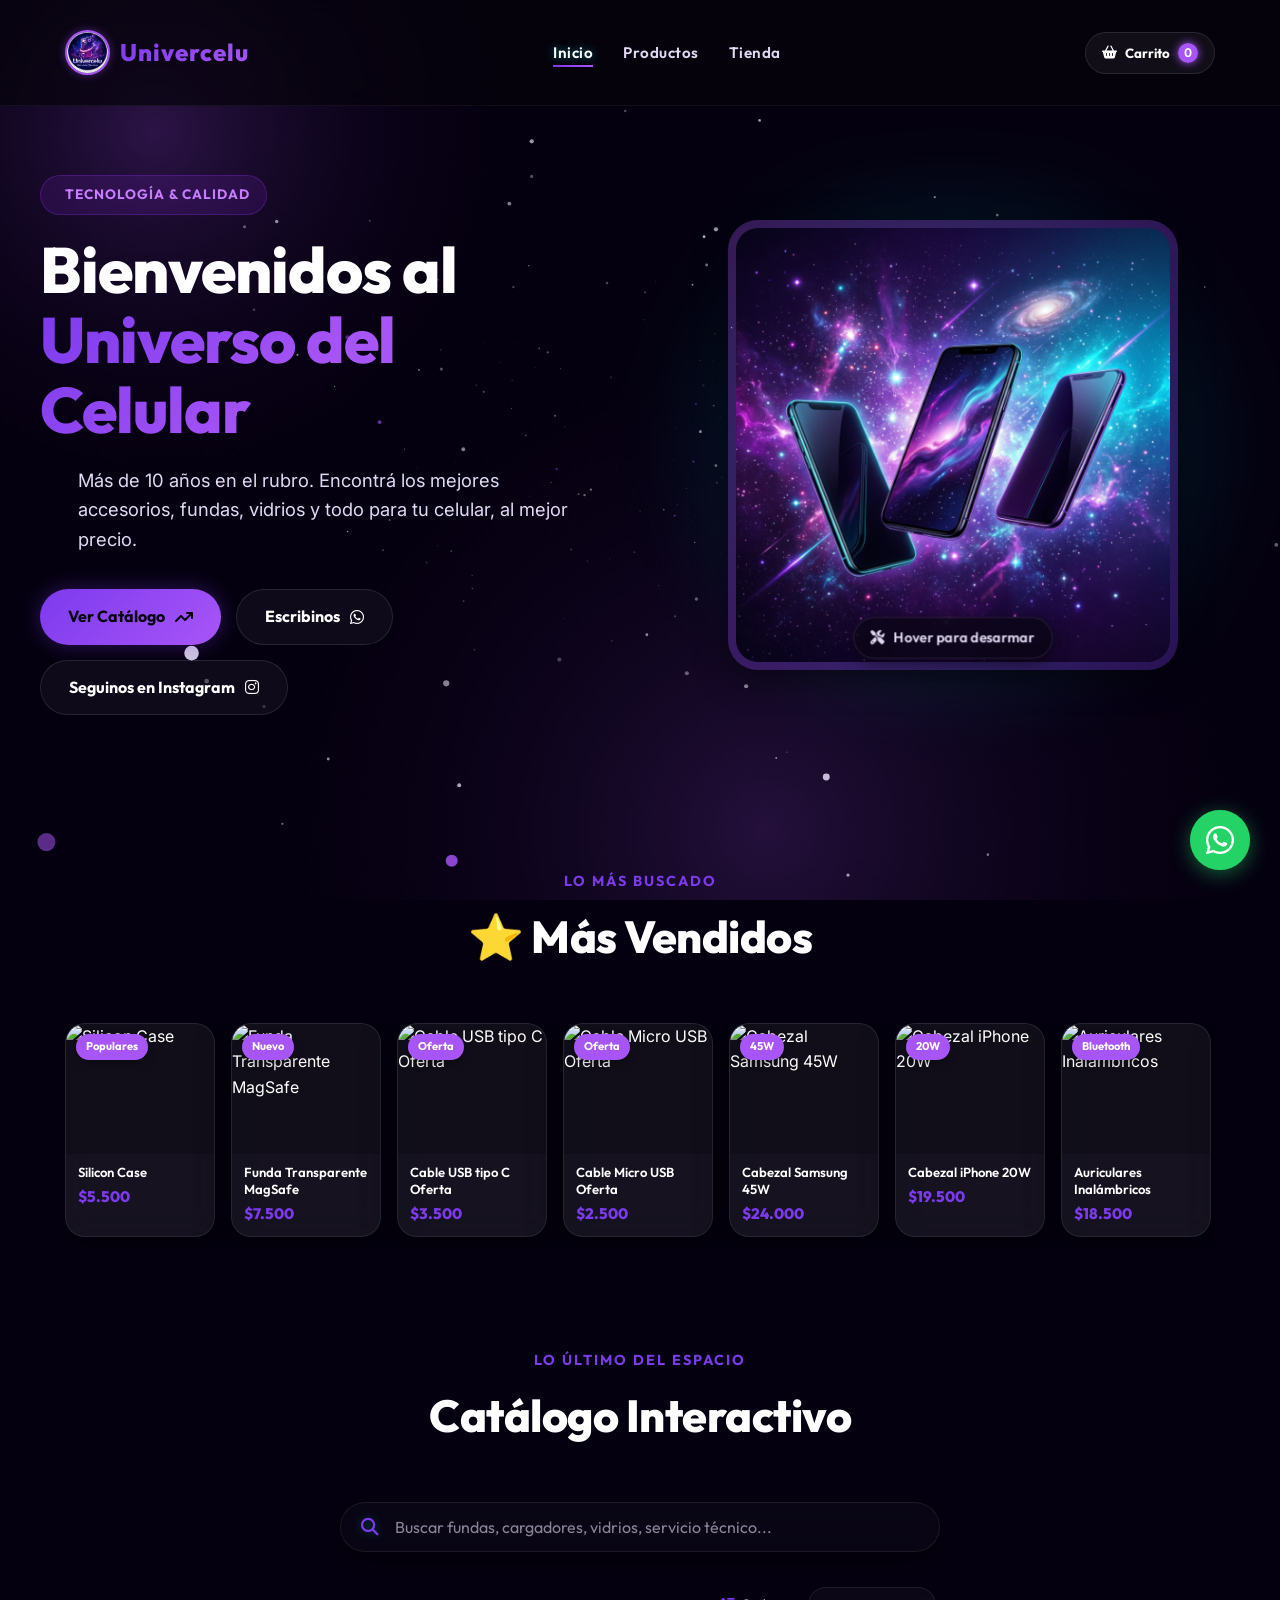
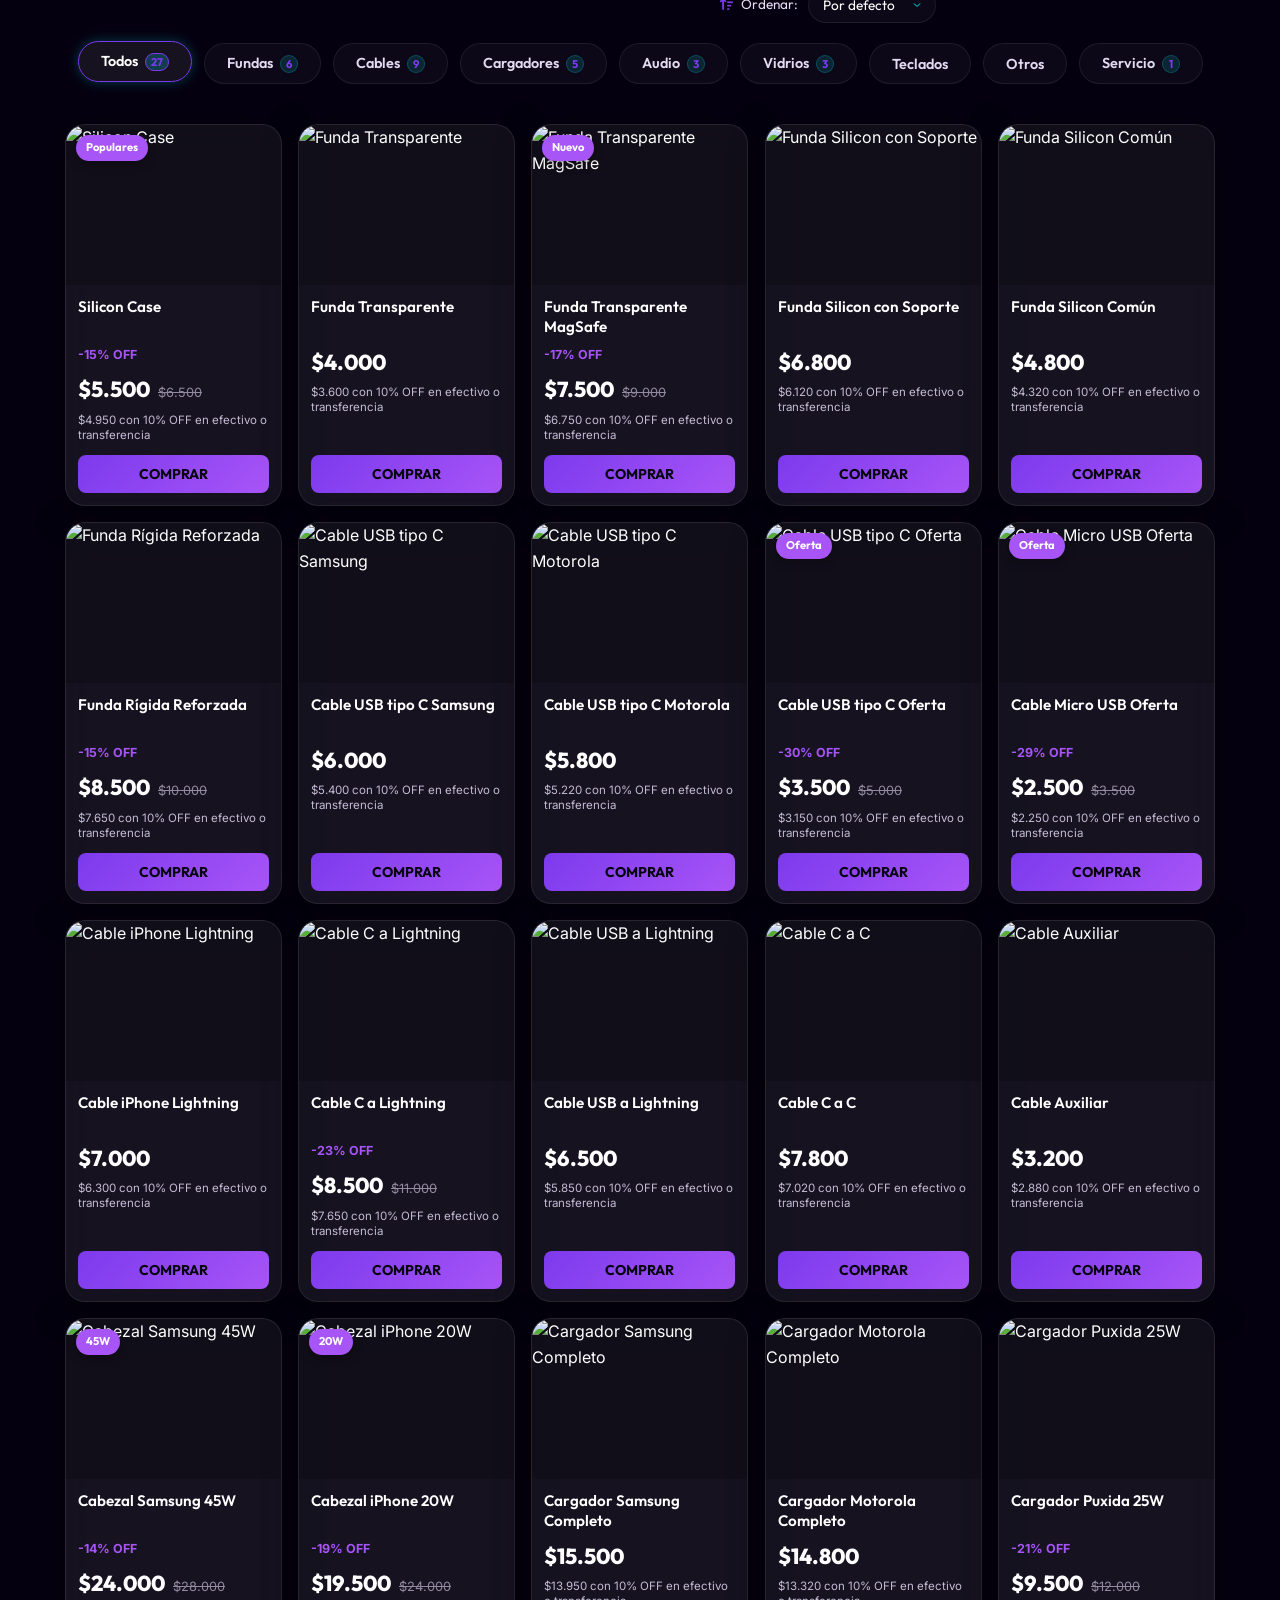
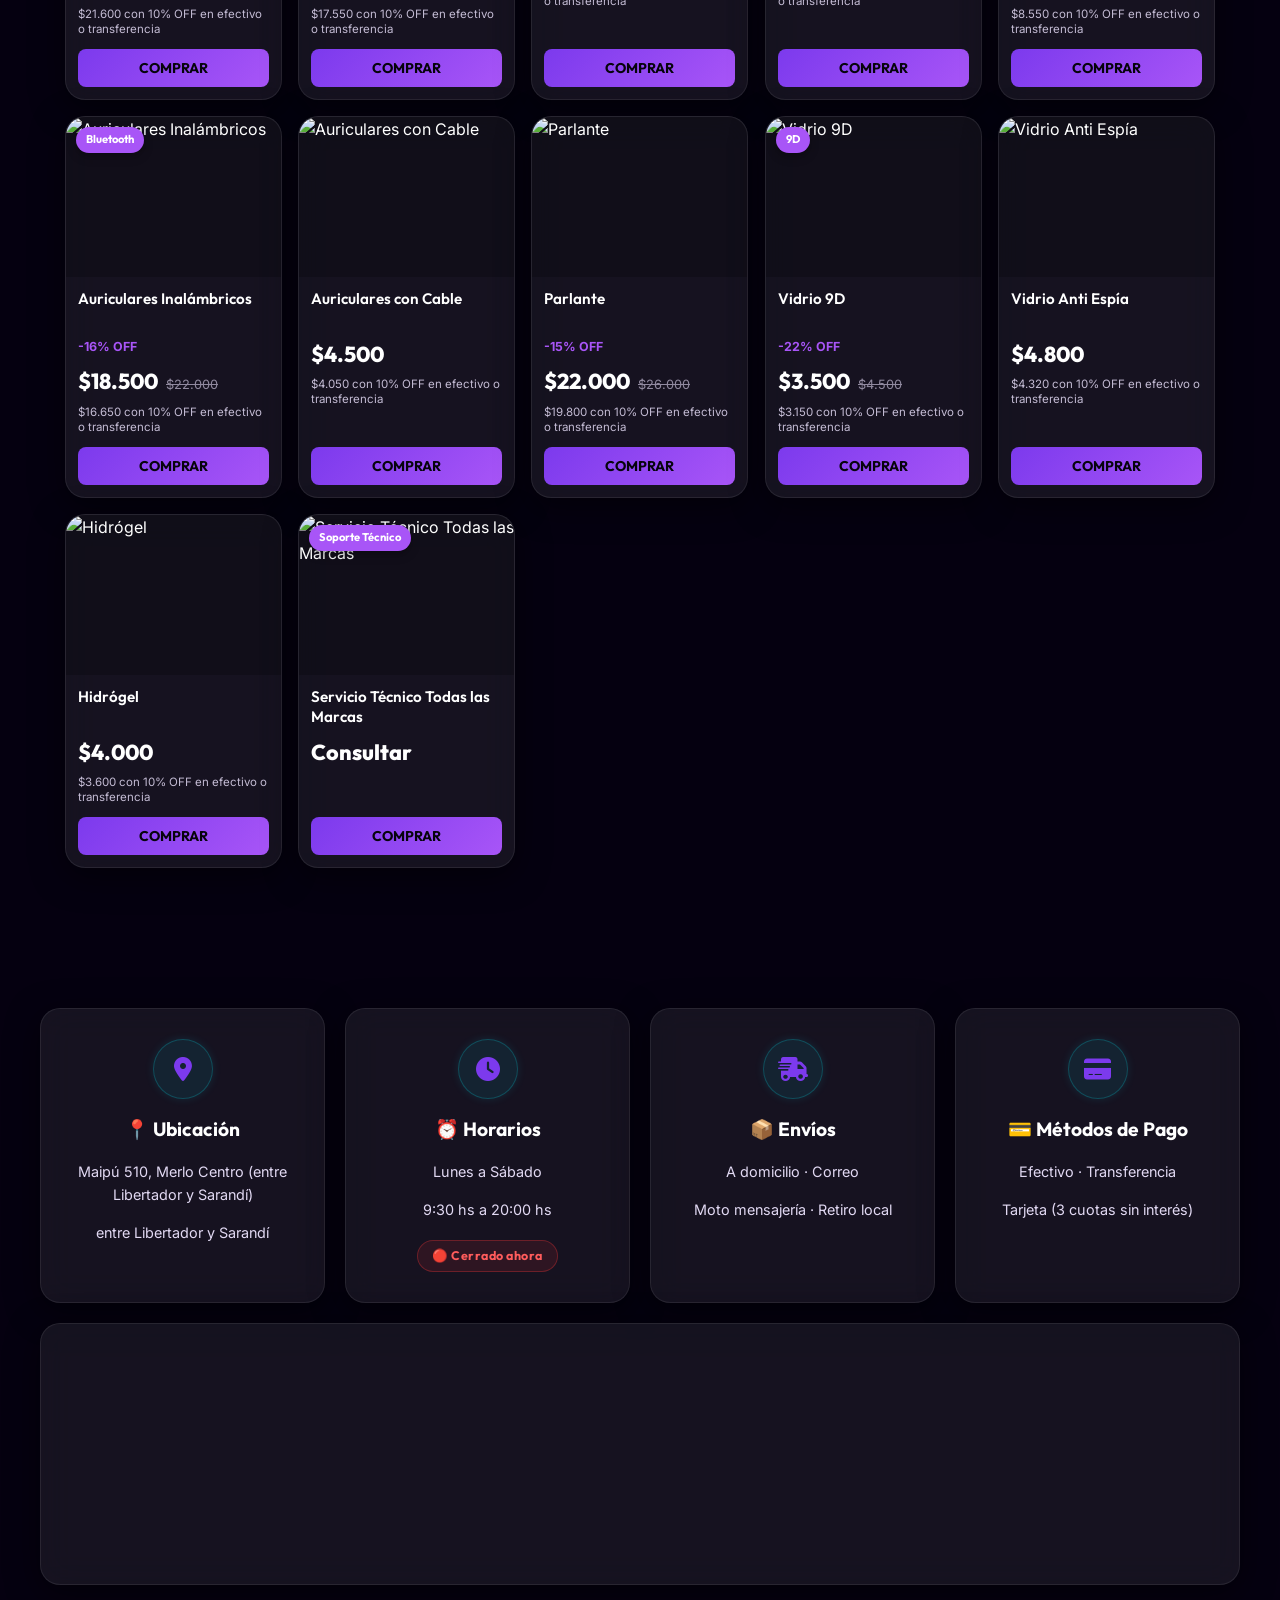
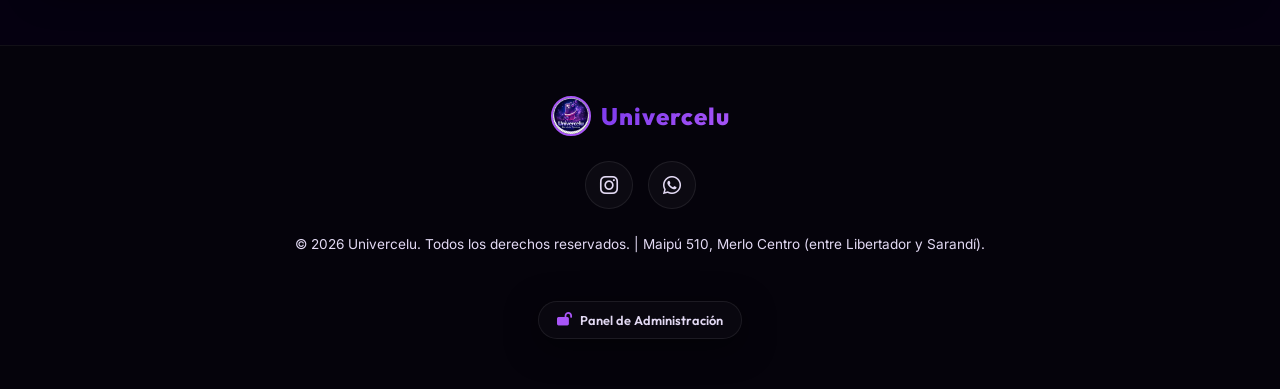
==== commit 3a8610b5: "Actualizacion de archivos y estilos" ====
--- a/index.html
+++ b/index.html
@@ -190,22 +190,18 @@
       
       <div class="hero-visual">
         <div class="hero-glow-back"></div>
-        <!-- Contenedor de la experiencia 3D en tiempo real -->
-        <div id="phone-3d-container" style="display: none; width: 100%; max-width: 450px; aspect-ratio: 1 / 1; position: relative; cursor: grab; opacity: 0; transition: opacity 0.5s ease; z-index: 5;"></div>
-        
-        <!-- Fallback en 2D estático con efecto hover -->
-        <div id="hero-fallback-wrapper" class="hero-image-wrapper repair-hover-effect">
+        <div class="hero-image-wrapper repair-hover-effect">
           <!-- Imágenes perfectamente alineadas para evitar superposición de fondos cuadrados -->
           <img src="assets/hero-assembled.png" alt="Smartphone con accesorios y protector de pantalla aplicados, que representa la calidad y precisión de Univercelu" class="hero-img-assembled" id="hero-cover-image">
           <img src="assets/hero-exploded.jpg" alt="Despiece tridimensional de un teléfono móvil mostrando componentes internos como batería y placa para reparación técnica" class="hero-img-exploded">
-        </div>
-        
-        <!-- Etiquetas 3D que flotan al exterior de la tarjeta -->
-        <span class="layer-label label-screen">Módulo Pantalla</span>
-        <span class="layer-label label-board">Placa & Batería</span>
-        <span class="layer-label label-back">Chasis & Cámaras</span>
-
-        <div class="hover-hint"><i class="fa-solid fa-screwdriver-wrench"></i> <span class="hint-text">Hover para desarmar</span></div>
+          
+          <!-- Etiquetas 3D que flotan al exterior de la tarjeta -->
+          <span class="layer-label label-screen">Módulo Pantalla</span>
+          <span class="layer-label label-board">Placa & Batería</span>
+          <span class="layer-label label-back">Chasis & Cámaras</span>
+
+          <div class="hover-hint"><i class="fa-solid fa-screwdriver-wrench"></i> <span class="hint-text">Hover para desarmar</span></div>
+        </div>
       </div>
     </div>
   </section>
@@ -552,8 +548,5 @@
   <canvas id="galaxy-bg" style="position:fixed; top:0; left:0; width:100%; height:100%; z-index:-1; pointer-events:none;"></canvas>
   <script src="galaxy.js"></script>
 
-  <!-- Librería Three.js (Procedural 3D) y Script de Experiencia Interactiva -->
-  <script src="https://cdnjs.cloudflare.com/ajax/libs/three.js/r128/three.min.js"></script>
-  <script src="phone-3d.js"></script>
 </body>
 </html>
--- a/style.css
+++ b/style.css
@@ -414,18 +414,17 @@
     box-shadow: 0 15px 45px rgba(168, 85, 247, 0.45);
   }
 
-  /* Hover sobre la tarjeta en el fallback 2D */
-  .hero-image-wrapper.repair-hover-effect:hover ~ .label-screen {
+  .hero-image-wrapper.repair-hover-effect:hover .label-screen {
     opacity: 1;
     transform: translate3d(140px, -15px, 80px);
   }
 
-  .hero-image-wrapper.repair-hover-effect:hover ~ .label-board {
+  .hero-image-wrapper.repair-hover-effect:hover .label-board {
     opacity: 1;
     transform: translate3d(-140px, 0, 60px);
   }
 
-  .hero-image-wrapper.repair-hover-effect:hover ~ .label-back {
+  .hero-image-wrapper.repair-hover-effect:hover .label-back {
     opacity: 1;
     transform: translate3d(140px, 15px, 40px);
   }
@@ -457,17 +456,17 @@
   box-shadow: 0 15px 45px rgba(168, 85, 247, 0.45);
 }
 
-.hero-image-wrapper.repair-hover-effect.active-tap ~ .label-screen {
+.hero-image-wrapper.repair-hover-effect.active-tap .label-screen {
   opacity: 1;
   transform: translate3d(140px, -15px, 80px);
 }
 
-.hero-image-wrapper.repair-hover-effect.active-tap ~ .label-board {
+.hero-image-wrapper.repair-hover-effect.active-tap .label-board {
   opacity: 1;
   transform: translate3d(-140px, 0, 60px);
 }
 
-.hero-image-wrapper.repair-hover-effect.active-tap ~ .label-back {
+.hero-image-wrapper.repair-hover-effect.active-tap .label-back {
   opacity: 1;
   transform: translate3d(140px, 15px, 40px);
 }
@@ -481,33 +480,13 @@
    3. RESPONSIVE / MÓVIL (Ocultar etiquetas flotantes y ajustar márgenes laterales)
    ========================================================================== */
 @media (max-width: 768px) {
-  .hero-visual .layer-label {
+  .hero-image-wrapper.repair-hover-effect .layer-label {
     display: none !important;
   }
 }
 
-/* ESTILOS DE CONTENEDOR 3D (THREE.JS) */
-#phone-3d-container {
-  width: 100%;
-  max-width: 450px;
-  aspect-ratio: 1 / 1;
-  position: relative;
-  border-radius: 30px;
-  background: transparent;
-  z-index: 5;
-  transition: opacity 0.5s ease;
-  overflow: visible;
-}
-
-#phone-3d-container canvas {
-  width: 100% !important;
-  height: 100% !important;
-  border-radius: 30px;
-  display: block;
-}
-
 /* ETIQUETAS FLOTANTES DE COMPONENTES (LABELS) - Configuración base */
-.hero-visual .layer-label {
+.hero-image-wrapper.repair-hover-effect .layer-label {
   position: absolute;
   font-family: var(--font-title);
   font-size: 0.72rem;
@@ -529,32 +508,18 @@
   transform-style: preserve-3d;
 }
 
-/* Clases añadidas programáticamente en modo 3D por JS */
-.layer-label.visible-3d-mode {
-  opacity: 1 !important;
-}
-.layer-label.label-screen.visible-3d-mode {
-  transform: translate3d(140px, -15px, 80px) !important;
-}
-.layer-label.label-board.visible-3d-mode {
-  transform: translate3d(-140px, 0, 60px) !important;
-}
-.layer-label.label-back.visible-3d-mode {
-  transform: translate3d(140px, 15px, 40px) !important;
-}
-
-/* Posiciones iniciales base */
-.hero-visual .label-screen {
+/* Posiciones iniciales */
+.hero-image-wrapper.repair-hover-effect .label-screen {
   top: 15%;
   right: 20px;
 }
 
-.hero-visual .label-board {
+.hero-image-wrapper.repair-hover-effect .label-board {
   top: 50%;
   left: 20px;
 }
 
-.hero-visual .label-back {
+.hero-image-wrapper.repair-hover-effect .label-back {
   bottom: 15%;
   right: 20px;
 }
--- a/style.min.css
+++ b/style.min.css
@@ -1 +1 @@
-@import url('https://fonts.googleapis.com/css2?family=Outfit:wght@300;400;600;700;800&family=Inter:wght@300;400;500;600&display=swap');:root{--font-title:'Outfit',sans-serif;--font-body:'Inter',sans-serif;--bg-deep:#2D1B69;--bg-card:rgba(255,255,255,0.07);--bg-card-hover:rgba(255,255,255,0.12);--primary-glow:#A855F7;--secondary-glow:#7C3AED;--accent-pink:#A855F7;--text-main:#FFFFFF;--text-muted:#E2D9F3;--border-color:rgba(255,255,255,0.08);--border-glow:rgba(168,85,247,0.25);--transition-fast:all 0.25s cubic-bezier(0.4,0,0.2,1);--transition-smooth:all 0.4s cubic-bezier(0.4,0,0.2,1);--shadow-neon-violet:0 0 20px rgba(168,85,247,0.35);--shadow-neon-cyan:0 0 20px rgba(124,58,237,0.35);--shadow-glass:0 8px 32px 0 rgba(0,0,0,0.5);}*{margin:0;padding:0;box-sizing:border-box;-webkit-tap-highlight-color:transparent;}html,body{overflow-x:hidden;max-width:100%;width:100%;}html{scroll-behavior:smooth;}body{font-family:var(--font-body);background-color:#050010;color:var(--text-main);line-height:1.6;}.space-bg{display:none;}.stars-decor{display:none;}.glass-card{background:var(--bg-card);backdrop-filter:blur(16px);-webkit-backdrop-filter:blur(16px);border:1px solid var(--border-color);box-shadow:var(--shadow-glass);border-radius:20px;transition:var(--transition-smooth);}.glass-card:hover{background:var(--bg-card-hover);border-color:var(--border-glow);box-shadow:var(--shadow-neon-cyan);transform:translateY(-5px);}header{position:fixed;top:0;left:0;width:100%;z-index:100;background:rgba(6,4,12,0.7);backdrop-filter:blur(12px);-webkit-backdrop-filter:blur(12px);border-bottom:1px solid rgba(255,255,255,0.05);transition:var(--transition-fast);}.header-container{display:flex;justify-content:space-between;align-items:center;max-width:1200px;margin:0 auto;padding:15px 25px;}.logo{display:flex;align-items:center;gap:10px;font-family:var(--font-title);font-size:1.5rem;font-weight:800;color:var(--text-main);text-decoration:none;letter-spacing:1px;}.logo span{background:linear-gradient(135deg,var(--secondary-glow),var(--primary-glow));-webkit-background-clip:text;-webkit-text-fill-color:transparent;}.logo i{color:var(--secondary-glow);filter:drop-shadow(0 0 5px var(--secondary-glow));}nav ul{display:flex;list-style:none;gap:30px;}nav a{font-family:var(--font-title);color:var(--text-muted);text-decoration:none;font-weight:600;font-size:0.95rem;letter-spacing:0.5px;transition:var(--transition-fast);position:relative;padding:5px 0;}nav a::after{content:'';position:absolute;bottom:0;left:0;width:0;height:2px;background:linear-gradient(90deg,var(--secondary-glow),var(--primary-glow));transition:var(--transition-fast);}nav a:hover,nav a.active{color:var(--text-main);text-shadow:0 0 8px rgba(0,242,254,0.5);}nav a:hover::after,nav a.active::after{width:100%;}.header-actions{display:flex;align-items:center;gap:15px;}.cart-icon-btn{background:rgba(255,255,255,0.05);border:1px solid rgba(255,255,255,0.1);color:var(--text-main);padding:10px 16px;border-radius:50px;cursor:pointer;display:flex;align-items:center;gap:8px;font-family:var(--font-title);font-weight:700;transition:var(--transition-fast);position:relative;}.cart-icon-btn:hover{background:var(--bg-card);border-color:var(--secondary-glow);box-shadow:0 0 10px rgba(0,242,254,0.3);transform:scale(1.05);}.cart-badge{background:linear-gradient(135deg,var(--accent-pink),var(--primary-glow));color:white;font-size:0.75rem;width:20px;height:20px;border-radius:50%;display:flex;align-items:center;justify-content:center;font-family:var(--font-body);font-weight:bold;box-shadow:0 0 8px var(--accent-pink);}.mobile-menu-btn{display:none;background:none;border:none;color:var(--text-main);font-size:1.5rem;cursor:pointer;}.hero{padding:160px 25px 80px 25px;display:flex;align-items:center;justify-content:center;position:relative;min-height:90vh;overflow:hidden;}.hero-container{display:grid;grid-template-columns:1fr 1fr;max-width:1200px;width:100%;margin:0 auto;gap:50px;align-items:center;}.hero-info{display:flex;flex-direction:column;align-items:flex-start;gap:20px;}.hero-tag{background:rgba(138,43,226,0.15);border:1px solid rgba(138,43,226,0.3);color:#c77dff;font-family:var(--font-title);font-weight:700;font-size:0.85rem;padding:8px 16px;border-radius:50px;letter-spacing:1px;text-transform:uppercase;display:inline-flex;align-items:center;gap:8px;animation:pulseTag 2s infinite alternate;}@keyframes pulseTag{from{box-shadow:0 0 5px rgba(138,43,226,0.2);}to{box-shadow:0 0 15px rgba(138,43,226,0.5);}}.hero-title{font-family:var(--font-title);font-size:4rem;font-weight:800;line-height:1.1;letter-spacing:-1px;}.hero-title span{background:linear-gradient(135deg,var(--secondary-glow) 0%,var(--primary-glow) 50%,var(--accent-pink) 100%);-webkit-background-clip:text;-webkit-text-fill-color:transparent;display:block;}.hero-desc{font-size:1.15rem;color:var(--text-muted);max-width:500px;margin-left:auto;margin-right:auto;}.hero-buttons{display:flex;gap:15px;margin-top:15px;flex-wrap:wrap;}.btn-premium{padding:14px 28px;border-radius:50px;font-family:var(--font-title);font-weight:700;font-size:1rem;cursor:pointer;text-decoration:none;display:inline-flex;align-items:center;gap:10px;transition:var(--transition-smooth);border:none;}.btn-primary{background:linear-gradient(135deg,var(--secondary-glow),var(--primary-glow));color:#06040c;box-shadow:var(--shadow-neon-cyan);}.btn-primary:hover{transform:translateY(-3px) scale(1.02);box-shadow:0 12px 25px rgba(0,242,254,0.5);background:linear-gradient(135deg,var(--primary-glow),var(--accent-pink));color:white;}.btn-outline{background:rgba(255,255,255,0.04);border:1px solid rgba(255,255,255,0.1);color:var(--text-main);}.btn-outline:hover{background:var(--bg-card);border-color:var(--primary-glow);box-shadow:var(--shadow-neon-violet);transform:translateY(-3px);}.hero-visual{position:relative;display:flex;justify-content:center;align-items:center;perspective:1200px;}.hero-image-wrapper.repair-hover-effect{width:100%;max-width:450px;aspect-ratio:1 / 1;position:relative;border-radius:30px;padding:8px;background:linear-gradient(135deg,rgba(168,85,247,0.3),rgba(124,58,237,0.3));box-shadow:var(--shadow-glass);transition:background 0.4s ease,box-shadow 0.4s ease,transform 0.6s cubic-bezier(0.25,1,0.5,1);overflow:visible;cursor:pointer;transform-style:preserve-3d;}.hero-image-wrapper.repair-hover-effect img{position:absolute;top:8px;left:8px;width:calc(100% - 16px);height:calc(100% - 16px);border-radius:22px;object-fit:cover;display:block;pointer-events:none;transition:opacity 0.8s cubic-bezier(0.4,0,0.2,1);}.hero-image-wrapper.repair-hover-effect .hero-img-assembled{opacity:1;z-index:2;}.hero-image-wrapper.repair-hover-effect .hero-img-exploded{opacity:0;z-index:1;}@media (hover:hover){.hero-image-wrapper.repair-hover-effect:hover .hero-img-assembled{opacity:0;}.hero-image-wrapper.repair-hover-effect:hover .hero-img-exploded{opacity:1;z-index:3;}.hero-image-wrapper.repair-hover-effect:hover{background:linear-gradient(135deg,rgba(168,85,247,0.6),rgba(124,58,237,0.6));box-shadow:0 15px 45px rgba(168,85,247,0.45);}.hero-image-wrapper.repair-hover-effect:hover ~ .label-screen{opacity:1;transform:translate3d(140px,-15px,80px);}.hero-image-wrapper.repair-hover-effect:hover ~ .label-board{opacity:1;transform:translate3d(-140px,0,60px);}.hero-image-wrapper.repair-hover-effect:hover ~ .label-back{opacity:1;transform:translate3d(140px,15px,40px);}.hero-image-wrapper.repair-hover-effect:hover .hover-hint{background:linear-gradient(135deg,var(--secondary-glow),var(--primary-glow));color:#06040c;box-shadow:var(--shadow-neon-cyan);transform:translateX(-50%) translate3d(0,5px,60px);opacity:0;pointer-events:none;}}.hero-image-wrapper.repair-hover-effect.active-tap .hero-img-assembled{opacity:0;}.hero-image-wrapper.repair-hover-effect.active-tap .hero-img-exploded{opacity:1;z-index:3;}.hero-image-wrapper.repair-hover-effect.active-tap{background:linear-gradient(135deg,rgba(168,85,247,0.6),rgba(124,58,237,0.6));box-shadow:0 15px 45px rgba(168,85,247,0.45);}.hero-image-wrapper.repair-hover-effect.active-tap ~ .label-screen{opacity:1;transform:translate3d(140px,-15px,80px);}.hero-image-wrapper.repair-hover-effect.active-tap ~ .label-board{opacity:1;transform:translate3d(-140px,0,60px);}.hero-image-wrapper.repair-hover-effect.active-tap ~ .label-back{opacity:1;transform:translate3d(140px,15px,40px);}.hero-image-wrapper.repair-hover-effect.active-tap .hover-hint{opacity:0;pointer-events:none;}@media (max-width:768px){.hero-visual .layer-label{display:none !important;}}#phone-3d-container{width:100%;max-width:450px;aspect-ratio:1 / 1;position:relative;border-radius:30px;background:transparent;z-index:5;transition:opacity 0.5s ease;overflow:visible;}#phone-3d-container canvas{width:100% !important;height:100% !important;border-radius:30px;display:block;}.hero-visual .layer-label{position:absolute;font-family:var(--font-title);font-size:0.72rem;font-weight:700;color:var(--text-main);background:rgba(10,6,22,0.9);backdrop-filter:blur(8px);-webkit-backdrop-filter:blur(8px);border:1px solid var(--primary-glow);padding:6px 12px;border-radius:6px;white-space:nowrap;opacity:0;pointer-events:none;transition:all 0.8s cubic-bezier(0.16,1,0.3,1);box-shadow:0 4px 15px rgba(168,85,247,0.35);transform:translate3d(0,0,0);z-index:10;transform-style:preserve-3d;}.layer-label.visible-3d-mode{opacity:1 !important;}.layer-label.label-screen.visible-3d-mode{transform:translate3d(140px,-15px,80px) !important;}.layer-label.label-board.visible-3d-mode{transform:translate3d(-140px,0,60px) !important;}.layer-label.label-back.visible-3d-mode{transform:translate3d(140px,15px,40px) !important;}.hero-visual .label-screen{top:15%;right:20px;}.hero-visual .label-board{top:50%;left:20px;}.hero-visual .label-back{bottom:15%;right:20px;}.hover-hint{position:absolute;bottom:20px;left:50%;transform:translateX(-50%) translate3d(0,0,50px);background:rgba(10,6,22,0.8);backdrop-filter:blur(8px);-webkit-backdrop-filter:blur(8px);border:1px solid rgba(255,255,255,0.1);color:var(--text-muted);padding:8px 16px;border-radius:50px;font-family:var(--font-title);font-weight:600;font-size:0.85rem;z-index:10;display:flex;align-items:center;gap:8px;box-shadow:0 4px 15px rgba(0,0,0,0.5);pointer-events:none;transition:var(--transition-smooth);transform-style:preserve-3d;}.hero-image-wrapper.repair-hover-effect:hover .hover-hint,.hero-image-wrapper.repair-hover-effect.active-tap .hover-hint{background:linear-gradient(135deg,var(--secondary-glow),var(--primary-glow));color:#06040c;box-shadow:var(--shadow-neon-cyan);transform:translateX(-50%) translate3d(0,5px,60px);opacity:0;pointer-events:none;}.hero-glow-back{position:absolute;width:120%;height:120%;background:radial-gradient(circle,rgba(138,43,226,0.15) 0%,rgba(0,242,254,0.1) 40%,transparent 70%);z-index:-1;filter:blur(30px);animation:rotateGlow 30s linear infinite;}@keyframes rotateGlow{0%{transform:rotate(0deg) scale(1);}50%{transform:rotate(180deg) scale(1.15);}100%{transform:rotate(360deg) scale(1);}}.info-section{padding:60px 25px;position:relative;}.info-grid{display:grid;grid-template-columns:repeat(4,1fr);max-width:1200px;margin:0 auto;gap:20px;}.info-item{padding:30px 25px;text-align:center;display:flex;flex-direction:column;align-items:center;gap:15px;}.info-icon{width:60px;height:60px;border-radius:50%;background:rgba(0,242,254,0.08);border:1px solid rgba(0,242,254,0.2);display:flex;align-items:center;justify-content:center;font-size:1.5rem;color:var(--secondary-glow);box-shadow:0 0 10px rgba(0,242,254,0.1);transition:var(--transition-fast);}.info-item:hover .info-icon{background:rgba(138,43,226,0.15);border-color:var(--primary-glow);color:#c77dff;box-shadow:0 0 20px rgba(138,43,226,0.3);transform:rotate(15deg);}.info-item h3{font-family:var(--font-title);font-size:1.2rem;font-weight:700;}.info-item p{font-size:0.9rem;color:var(--text-muted);}.catalog-section{padding:80px 25px;max-width:1200px;margin:0 auto;}.section-header{text-align:center;margin-bottom:50px;}.section-subtitle{color:var(--secondary-glow);font-family:var(--font-title);font-weight:700;font-size:0.9rem;letter-spacing:2px;text-transform:uppercase;margin-bottom:8px;display:block;}.section-title{font-family:var(--font-title);font-size:2.8rem;font-weight:800;letter-spacing:-0.5px;}.search-container{max-width:600px;margin:0 auto 35px auto;border-radius:50px;background:rgba(255,255,255,0.02);border:1px solid rgba(255,255,255,0.08);box-shadow:var(--shadow-glass);transition:all 0.3s cubic-bezier(0.25,0.8,0.25,1);backdrop-filter:blur(12px);-webkit-backdrop-filter:blur(12px);overflow:hidden;}.search-input-wrapper{display:flex;align-items:center;width:100%;}.search-icon{color:var(--secondary-glow);margin-left:20px;font-size:1.1rem;transition:var(--transition-fast);text-shadow:0 0 10px rgba(0,242,254,0.3);}#catalog-search-input{background:transparent;border:none;outline:none;color:var(--text-main);font-size:1rem;font-family:var(--font-title);width:100%;padding:14px 16px;}#catalog-search-input::placeholder{color:var(--text-muted);opacity:0.6;}#clear-search-btn{background:none;border:none;color:var(--text-muted);cursor:pointer;margin-right:18px;font-size:1.15rem;display:flex;align-items:center;justify-content:center;transition:var(--transition-fast);padding:5px;}#clear-search-btn:hover{color:var(--accent-pink);transform:scale(1.1) rotate(90deg);text-shadow:0 0 8px rgba(236,72,153,0.5);}.search-container:focus-within{border-color:var(--secondary-glow);box-shadow:0 0 20px rgba(0,242,254,0.35);background:rgba(255,255,255,0.04);}.search-container:focus-within .search-icon{transform:scale(1.1);color:var(--text-main);text-shadow:0 0 12px var(--secondary-glow);}.no-results-message{grid-column:1 / -1;text-align:center;padding:60px 20px;display:flex;flex-direction:column;align-items:center;justify-content:center;gap:20px;animation:fadeSlideIn 0.6s ease-out;}.no-results-message i{font-size:4rem;background:linear-gradient(135deg,var(--accent-pink),var(--primary-glow));-webkit-background-clip:text;-webkit-text-fill-color:transparent;filter:drop-shadow(0 0 15px rgba(168,85,247,0.4));animation:floatNoResults 3s ease-in-out infinite;}.no-results-message h3{font-family:var(--font-title);font-size:1.8rem;font-weight:700;color:var(--text-main);margin:0;}.no-results-message p{color:var(--text-muted);font-size:1rem;max-width:400px;line-height:1.5;margin:0 0 10px 0;}.no-results-message #reset-search-btn{display:inline-flex;align-items:center;gap:8px;padding:12px 28px;}@keyframes floatNoResults{0%{transform:translateY(0px) rotate(0deg);}50%{transform:translateY(-10px) rotate(5deg);}100%{transform:translateY(0px) rotate(0deg);}}@media (max-width:768px){.search-container{margin:0 10px 30px 10px;}.no-results-message h3{font-size:1.5rem;}}.catalog-filters{display:flex;justify-content:center;gap:12px;margin-bottom:40px;flex-wrap:wrap;}.filter-btn{background:rgba(255,255,255,0.03);border:1px solid rgba(255,255,255,0.08);color:var(--text-muted);padding:10px 22px;border-radius:50px;font-family:var(--font-title);font-weight:600;font-size:0.9rem;cursor:pointer;transition:var(--transition-fast);}.filter-count{display:inline-flex;align-items:center;justify-content:center;background:rgba(0,242,254,0.12);border:1px solid rgba(0,242,254,0.2);color:var(--secondary-glow);font-size:0.7rem;font-weight:700;min-width:18px;height:18px;padding:0 5px;border-radius:50px;margin-left:4px;vertical-align:middle;line-height:1;}.filter-btn.active .filter-count{background:rgba(0,242,254,0.2);border-color:var(--secondary-glow);}.filter-btn:hover,.filter-btn.active{background:var(--bg-card);color:var(--text-main);border-color:var(--secondary-glow);box-shadow:0 0 12px rgba(0,242,254,0.25);transform:translateY(-2px);}.products-grid{display:grid;grid-template-columns:repeat(auto-fill,minmax(150px,1fr));gap:16px;}@media (min-width:900px){.products-grid{grid-template-columns:repeat(5,1fr);}}.product-card{display:flex;flex-direction:column;height:100%;overflow:hidden;position:relative;will-change:transform;opacity:0;transform:translateY(18px);transition:opacity 0.45s ease,transform 0.45s ease,border-color 0.3s ease,box-shadow 0.3s ease;}.product-card.visible{opacity:1;transform:translateY(0);}.product-badge{position:absolute;top:10px;left:10px;background:linear-gradient(135deg,var(--accent-pink),var(--primary-glow));color:white;font-family:var(--font-title);font-weight:700;font-size:0.7rem;padding:4px 10px;border-radius:50px;z-index:2;box-shadow:0 4px 10px rgba(0,0,0,0.3);}.product-image-container{width:100%;height:160px;overflow:hidden;position:relative;background:rgba(0,0,0,0.2);}.product-image-container img{width:100%;height:100%;object-fit:cover;transition:var(--transition-smooth);}.product-card:hover .product-image-container img{transform:scale(1.08);}.product-details{padding:12px;display:flex;flex-direction:column;flex-grow:1;gap:6px;}.product-name{font-family:var(--font-title);font-size:0.95rem;font-weight:600;line-height:1.3;color:var(--text-main);display:-webkit-box;-webkit-line-clamp:2;-webkit-box-orient:vertical;overflow:hidden;height:2.6em;margin-bottom:2px;}.product-discount-tag{color:var(--accent-pink);font-weight:700;font-size:0.78rem;margin-bottom:2px;}.product-price-row{display:flex;align-items:baseline;gap:8px;flex-wrap:wrap;}.product-price-row .current-price{font-family:var(--font-title);font-size:1.35rem;font-weight:800;color:var(--text-main);}.product-price-row .old-price{font-size:0.8rem;color:var(--text-muted);text-decoration:line-through;opacity:0.6;}.product-transfer-price{font-size:0.72rem;color:var(--text-muted);line-height:1.3;opacity:0.85;margin-bottom:6px;}.add-to-cart-btn{width:100%;background:linear-gradient(135deg,var(--secondary-glow),var(--primary-glow));border:none;padding:10px 15px;border-radius:8px;color:#06040c;cursor:pointer;font-family:var(--font-title);font-weight:700;font-size:0.88rem;text-align:center;transition:var(--transition-fast);margin-top:auto;}.add-to-cart-btn:hover{transform:translateY(-2px) scale(1.02);box-shadow:0 5px 15px rgba(168,85,247,0.4);background:linear-gradient(135deg,var(--primary-glow),var(--accent-pink));color:white;}.cart-modal{position:fixed;top:0;right:-100%;width:100%;max-width:450px;height:100vh;z-index:1000;background:rgba(10,6,22,0.95);backdrop-filter:blur(20px);-webkit-backdrop-filter:blur(20px);border-left:1px solid rgba(138,43,226,0.2);box-shadow:-10px 0 30px rgba(0,0,0,0.7);display:flex;flex-direction:column;transition:all 0.4s cubic-bezier(0.4,0,0.2,1);}.cart-modal.open{right:0;}.cart-overlay{position:fixed;top:0;left:0;width:100vw;height:100vh;background:rgba(0,0,0,0.7);z-index:999;display:none;backdrop-filter:blur(4px);-webkit-backdrop-filter:blur(4px);}.cart-overlay.open{display:block;}.cart-header{padding:25px;border-bottom:1px solid rgba(255,255,255,0.05);display:flex;justify-content:space-between;align-items:center;}.cart-header-actions{display:flex;align-items:center;gap:10px;}.clear-cart-btn{display:flex;align-items:center;gap:6px;background:rgba(255,56,56,0.07);border:1px solid rgba(255,56,56,0.25);color:rgba(255,92,92,0.8);padding:6px 12px;border-radius:50px;font-family:var(--font-title);font-size:0.78rem;font-weight:600;cursor:pointer;transition:var(--transition-fast);}.clear-cart-btn:hover{background:rgba(255,56,56,0.15);border-color:#ff5c5c;color:#ff5c5c;}.cart-header h2{font-family:var(--font-title);font-size:1.5rem;font-weight:700;}.cart-header h2 span{color:var(--secondary-glow);}.close-cart-btn{background:none;border:none;color:var(--text-muted);font-size:1.4rem;cursor:pointer;transition:var(--transition-fast);}.close-cart-btn:hover{color:var(--accent-pink);transform:rotate(90deg);}.cart-body{flex-grow:1;overflow-y:auto;padding:25px;display:flex;flex-direction:column;gap:20px;}.cart-item{display:flex;align-items:center;gap:15px;background:rgba(255,255,255,0.02);border:1px solid rgba(255,255,255,0.05);padding:15px;border-radius:15px;position:relative;transition:var(--transition-fast);}.cart-item:hover{background:rgba(255,255,255,0.04);border-color:rgba(0,242,254,0.15);}.cart-item-img{width:65px;height:65px;border-radius:10px;overflow:hidden;background:#000;}.cart-item-img img{width:100%;height:100%;object-fit:cover;}.cart-item-details{display:flex;flex-direction:column;flex-grow:1;}.cart-item-name{font-family:var(--font-title);font-size:1rem;font-weight:600;color:var(--text-main);margin-bottom:4px;}.cart-item-price{font-family:var(--font-title);font-weight:700;color:var(--secondary-glow);font-size:1.05rem;}.cart-item-qty{display:flex;align-items:center;gap:10px;margin-top:8px;}.qty-btn{background:rgba(255,255,255,0.05);border:1px solid rgba(255,255,255,0.1);color:var(--text-main);width:26px;height:26px;border-radius:5px;cursor:pointer;display:flex;align-items:center;justify-content:center;font-weight:bold;transition:var(--transition-fast);}.qty-btn:hover{background:var(--primary-glow);border-color:var(--primary-glow);color:white;}.qty-val{font-size:0.9rem;font-weight:bold;width:20px;text-align:center;}.remove-item-btn{background:none;border:none;color:rgba(255,255,255,0.25);cursor:pointer;font-size:1.1rem;transition:var(--transition-fast);padding:5px;}.remove-item-btn:hover{color:var(--accent-pink);transform:scale(1.1);}.cart-empty-message{text-align:center;color:var(--text-muted);display:flex;flex-direction:column;align-items:center;justify-content:center;flex-grow:1;gap:15px;padding:40px 0;}.cart-empty-message i{font-size:3.5rem;color:rgba(138,43,226,0.2);}.cart-footer{padding:25px;border-top:1px solid rgba(255,255,255,0.05);background:rgba(6,4,12,0.6);display:flex;flex-direction:column;gap:15px;}.cart-summary-row{display:flex;justify-content:space-between;font-family:var(--font-title);}.cart-summary-row.total{font-size:1.35rem;font-weight:800;border-top:1px solid rgba(255,255,255,0.05);padding-top:12px;}.cart-summary-row.total span:last-child{color:var(--secondary-glow);}.cart-summary-row span:first-child{color:var(--text-muted);}.wsp-checkout-btn{width:100%;background:#25D366;color:white;border:none;padding:15px;border-radius:50px;font-family:var(--font-title);font-weight:700;font-size:1.1rem;cursor:pointer;display:flex;align-items:center;justify-content:center;gap:10px;box-shadow:0 4px 15px rgba(37,211,102,0.35);transition:var(--transition-smooth);}.wsp-checkout-btn:hover{background:#20ba59;transform:translateY(-3px);box-shadow:0 8px 25px rgba(37,211,102,0.55);}.whatsapp-float{position:fixed;bottom:30px;right:30px;background:#25D366;color:white;width:60px;height:60px;border-radius:50%;display:flex;align-items:center;justify-content:center;font-size:2rem;box-shadow:0 4px 20px rgba(37,211,102,0.45);z-index:998;text-decoration:none;transition:var(--transition-smooth);}.whatsapp-float:hover{transform:translateY(-5px) scale(1.05);box-shadow:0 8px 30px rgba(37,211,102,0.65);}.whatsapp-float::after{content:'';position:absolute;width:100%;height:100%;border-radius:50%;background:#25D366;z-index:-1;opacity:0.4;animation:pulseWsp 2s infinite;}@keyframes pulseWsp{0%{transform:scale(1);opacity:0.4;}100%{transform:scale(1.4);opacity:0;}}footer{background:rgba(6,4,12,0.9);padding:50px 25px;border-top:1px solid rgba(255,255,255,0.05);position:relative;}.footer-container{max-width:1200px;margin:0 auto;display:flex;flex-direction:column;align-items:center;gap:25px;text-align:center;}.footer-socials{display:flex;gap:15px;}.social-btn{width:48px;height:48px;border-radius:50%;background:rgba(255,255,255,0.03);border:1px solid rgba(255,255,255,0.08);color:var(--text-muted);display:flex;align-items:center;justify-content:center;font-size:1.3rem;text-decoration:none;transition:var(--transition-fast);}.social-btn:hover{background:var(--bg-card);color:var(--text-main);border-color:var(--secondary-glow);box-shadow:0 0 10px rgba(0,242,254,0.3);transform:translateY(-3px);}.social-btn.ig:hover{color:var(--accent-pink);border-color:var(--accent-pink);box-shadow:0 0 10px rgba(247,37,133,0.3);}.social-btn.wsp:hover{color:#25D366;border-color:#25D366;box-shadow:0 0 10px rgba(37,211,102,0.3);}.footer-copy{font-size:0.85rem;color:var(--text-muted);}@media screen and (max-width:1024px){.hero-container{grid-template-columns:1fr;gap:40px;text-align:center;}.hero-info{align-items:center;}.hero-title{font-size:3.2rem;}.hero-desc{max-width:600px;}.hero-buttons{justify-content:center;}.info-grid{grid-template-columns:repeat(2,1fr);}}@media screen and (max-width:768px){.header-container{padding:12px 15px;}.logo{font-size:1.25rem;gap:8px;}.logo div{height:35px !important;width:35px !important;}.cart-icon-btn{padding:8px 12px;}.cart-icon-btn span:not(.cart-badge){display:none;}.glass-card{backdrop-filter:none !important;-webkit-backdrop-filter:none !important;background:rgba(22,12,45,0.94) !important;}.mobile-menu-btn{display:block;}nav{position:fixed;top:73px;left:-100%;width:100%;height:calc(100vh - 73px);background:rgba(10,6,22,0.98);backdrop-filter:blur(20px);z-index:99;padding:40px;transition:var(--transition-smooth);border-top:1px solid rgba(255,255,255,0.05);}nav.open{left:0;}nav ul{flex-direction:column;align-items:center;gap:35px;}nav a{font-size:1.3rem;}.hero{padding-top:120px;}.hero-title{font-size:2.5rem;}.section-title{font-size:2.2rem;}}@media screen and (max-width:480px){.info-grid{grid-template-columns:1fr;}.hero-title{font-size:2.1rem;}.hero-buttons{flex-direction:column;width:100%;}.hero-buttons .btn-premium{width:100%;justify-content:center;}.cart-modal{max-width:100%;}}@media screen and (max-width:900px) and (min-width:481px){.info-grid{grid-template-columns:repeat(2,1fr);}}.detail-gallery-carousel{position:relative;width:100%;display:flex;flex-direction:column;align-items:center;}.carousel-images-wrapper{position:relative;width:100%;height:380px;overflow:hidden;border-radius:20px;background:rgba(0,0,0,0.25);border:1px solid rgba(255,255,255,0.05);display:flex;align-items:center;justify-content:center;}.carousel-images-wrapper img{position:absolute;width:100%;height:100%;object-fit:cover;transition:opacity 0.5s cubic-bezier(0.4,0,0.2,1),transform 0.5s ease-out;opacity:0;pointer-events:none;}.carousel-images-wrapper img.active{opacity:1;pointer-events:auto;}.carousel-nav-btn{position:absolute;top:50%;transform:translateY(-50%);background:rgba(10,6,22,0.7);backdrop-filter:blur(8px);-webkit-backdrop-filter:blur(8px);border:1px solid rgba(255,255,255,0.1);color:var(--text-main);width:44px;height:44px;border-radius:50%;cursor:pointer;display:flex;align-items:center;justify-content:center;font-size:1.1rem;z-index:10;transition:all 0.3s ease;box-shadow:0 4px 15px rgba(0,0,0,0.4);}.carousel-nav-btn:hover{background:var(--bg-card);border-color:var(--primary-glow);box-shadow:var(--shadow-neon-violet);color:var(--text-main);transform:translateY(-50%) scale(1.1);}.carousel-nav-btn.prev{left:15px;}.carousel-nav-btn.next{right:15px;}.carousel-indicators{display:flex;gap:8px;margin-top:15px;justify-content:center;z-index:5;}.indicator-dot{width:10px;height:10px;border-radius:50%;background:rgba(255,255,255,0.2);cursor:pointer;transition:all 0.3s ease;}.indicator-dot:hover{background:rgba(255,255,255,0.5);}.indicator-dot.active{background:var(--secondary-glow);box-shadow:0 0 10px var(--secondary-glow);transform:scale(1.2);}.detail-gallery-single{width:100%;border-radius:20px;overflow:hidden;background:rgba(0,0,0,0.2);border:1px solid rgba(255,255,255,0.05);}.detail-gallery-single img{width:100%;height:380px;object-fit:cover;display:block;}.product-detail-overlay{position:fixed;top:0;left:0;width:100vw;height:100vh;background:rgba(4,2,8,0.85);z-index:1001;display:none;backdrop-filter:blur(10px);-webkit-backdrop-filter:blur(10px);animation:fadeIn 0.3s cubic-bezier(0.4,0,0.2,1);}.product-detail-overlay.open{display:block;}.product-detail-modal{position:fixed;top:50%;left:50%;transform:translate(-50%,-50%) scale(0.9);width:90%;max-width:950px;max-height:85vh;z-index:1002;display:none;overflow-y:auto;padding:35px;background:rgba(10,6,21,0.95);border:1px solid rgba(168,85,247,0.25);border-radius:24px;box-shadow:0 20px 50px rgba(0,0,0,0.8),var(--shadow-neon-violet);backdrop-filter:blur(20px);-webkit-backdrop-filter:blur(20px);animation:scaleIn 0.3s cubic-bezier(0.34,1.56,0.64,1) forwards;}.product-detail-modal.open{display:block;}.close-detail-btn{position:absolute;top:20px;right:20px;background:rgba(255,255,255,0.03);border:1px solid rgba(255,255,255,0.08);color:var(--text-muted);width:36px;height:36px;border-radius:50%;cursor:pointer;display:flex;align-items:center;justify-content:center;font-size:1.1rem;z-index:10;transition:var(--transition-fast);}.close-detail-btn:hover{color:var(--accent-pink);border-color:var(--accent-pink);background:rgba(247,37,133,0.15);transform:rotate(90deg);box-shadow:0 0 12px rgba(247,37,133,0.4);}.detail-grid{display:grid;grid-template-columns:1.1fr 1fr;gap:35px;align-items:start;}.detail-gallery{display:flex;flex-direction:column;align-items:center;justify-content:center;background:rgba(0,0,0,0.3);border:1px solid rgba(255,255,255,0.04);border-radius:20px;padding:30px;position:relative;overflow:hidden;}.detail-gallery::before{content:'';position:absolute;width:200px;height:200px;background:radial-gradient(circle,rgba(168,85,247,0.15) 0%,transparent 70%);filter:blur(30px);top:50%;left:50%;transform:translate(-50%,-50%);pointer-events:none;}.detail-main-img{width:100%;max-width:280px;height:auto;object-fit:contain;border-radius:12px;filter:drop-shadow(0 15px 30px rgba(0,0,0,0.6));transition:transform 0.4s cubic-bezier(0.25,1,0.5,1);}.detail-main-img:hover{transform:scale(1.04);}.detail-guarantee-note{margin-top:25px;font-size:0.8rem;color:var(--text-muted);display:flex;align-items:center;gap:8px;border-top:1px solid rgba(255,255,255,0.05);width:100%;padding-top:15px;justify-content:center;}.detail-guarantee-note i{color:var(--secondary-glow);}.detail-info-panel{display:flex;flex-direction:column;gap:18px;}.detail-badge-tag{align-self:flex-start;padding:4px 10px;background:linear-gradient(90deg,var(--primary-glow),var(--accent-pink));color:white;font-family:var(--font-title);font-size:10px;font-weight:700;letter-spacing:1px;text-transform:uppercase;border-radius:6px;box-shadow:0 0 12px rgba(168,85,247,0.4);}.detail-title{font-family:var(--font-title);font-size:1.7rem;font-weight:800;line-height:1.2;color:var(--text-main);letter-spacing:-0.5px;}.detail-price-section{display:flex;flex-direction:column;gap:4px;}.detail-original-price{font-size:0.95rem;color:var(--text-muted);text-decoration:line-through;opacity:0.6;}.detail-price-row{display:flex;align-items:center;gap:12px;}.detail-current-price{font-family:var(--font-title);font-size:2.1rem;font-weight:800;color:var(--text-main);}.detail-discount-percent{color:var(--accent-pink);font-weight:700;font-size:1rem;background:rgba(247,37,133,0.1);padding:3px 8px;border-radius:6px;border:1px solid rgba(247,37,133,0.2);}.detail-benefits-box{background:rgba(255,255,255,0.02);border:1px solid rgba(255,255,255,0.05);border-radius:14px;padding:16px;display:flex;flex-direction:column;gap:12px;}.benefit-item{display:flex;align-items:center;gap:12px;font-size:0.88rem;color:var(--text-muted);}.benefit-item i{color:var(--secondary-glow);font-size:1.1rem;width:20px;text-align:center;text-shadow:0 0 8px rgba(0,242,254,0.4);}.benefit-item strong{color:#25D366;}.detail-quantity-and-stock{display:flex;align-items:center;justify-content:flex-start;background:rgba(255,255,255,0.01);border:1px solid rgba(255,255,255,0.03);border-radius:12px;padding:10px 16px;flex-wrap:wrap;gap:12px;}.detail-quantity-control-wrapper{display:flex;align-items:center;gap:12px;}.detail-qty-label{font-size:0.88rem;color:var(--text-muted);font-weight:500;}.detail-quantity-control{display:flex;align-items:center;background:rgba(255,255,255,0.03);border:1px solid rgba(255,255,255,0.07);border-radius:50px;padding:2px;}.qty-control-btn{background:none;border:none;color:var(--text-main);width:28px;height:28px;border-radius:50%;cursor:pointer;display:flex;align-items:center;justify-content:center;font-size:1rem;font-weight:bold;transition:var(--transition-fast);}.qty-control-btn:hover{background:rgba(255,255,255,0.08);color:var(--secondary-glow);}.qty-control-value{font-size:0.95rem;font-weight:700;width:30px;text-align:center;}.qty-stock-label{font-size:0.8rem;color:var(--accent-pink);font-weight:600;letter-spacing:0.5px;}.detail-actions-buttons{display:flex;flex-direction:column;gap:12px;}.btn-detail{width:100%;padding:14px;border-radius:50px;font-family:var(--font-title);font-weight:700;font-size:1rem;cursor:pointer;display:flex;align-items:center;justify-content:center;gap:10px;transition:var(--transition-smooth);border:none;}.btn-detail.buy-now{background:linear-gradient(135deg,var(--secondary-glow) 0%,var(--primary-glow) 100%);color:#06040c;box-shadow:var(--shadow-neon-cyan);}.btn-detail.buy-now:hover{background:linear-gradient(135deg,var(--primary-glow) 0%,var(--accent-pink) 100%);color:white;transform:translateY(-2px);box-shadow:0 10px 20px rgba(0,242,254,0.4);}.btn-detail.add-to-cart{background:rgba(255,255,255,0.02);border:1px solid rgba(138,43,226,0.3);color:var(--text-main);}.btn-detail.add-to-cart:hover{background:rgba(138,43,226,0.08);border-color:var(--secondary-glow);box-shadow:var(--shadow-neon-violet);transform:translateY(-2px);}.detail-description-box{border-top:1px solid rgba(255,255,255,0.06);padding-top:15px;margin-top:5px;}.detail-description-box h3{font-family:var(--font-title);font-size:1.1rem;font-weight:700;margin-bottom:8px;color:var(--text-main);letter-spacing:0.5px;}.detail-description-box p{font-size:0.9rem;line-height:1.6;color:var(--text-muted);}@keyframes fadeIn{from{opacity:0;}to{opacity:1;}}@keyframes scaleIn{from{opacity:0;transform:translate(-50%,-50%) scale(0.9);}to{opacity:1;transform:translate(-50%,-50%) scale(1);}}@media screen and (max-width:900px){.product-detail-modal{padding:30px 20px;width:95%;}.detail-grid{grid-template-columns:1fr;gap:30px;}.detail-gallery{padding:20px;}.detail-main-img{max-width:250px;}}@media screen and (max-width:480px){.product-detail-modal{padding:25px 15px 40px 15px;max-height:95vh;}.detail-title{font-size:1.5rem;}.detail-current-price{font-size:1.85rem;}.btn-detail{padding:14px;font-size:1rem;}}.admin-footer-btn{margin-top:15px;padding:10px 24px;font-size:0.85rem;border-radius:50px;background:rgba(168,85,247,0.06);border:1px solid rgba(168,85,247,0.35);color:var(--text-muted);text-decoration:none;display:inline-flex;align-items:center;gap:8px;font-family:var(--font-title);font-weight:600;letter-spacing:0.5px;transition:var(--transition-smooth);box-shadow:0 0 10px rgba(168,85,247,0.1);}.admin-footer-btn:hover{background:rgba(168,85,247,0.18);color:var(--text-main);border-color:var(--primary-glow);box-shadow:var(--shadow-neon-violet);transform:translateY(-2px);}.sort-container{display:flex;align-items:center;justify-content:flex-end;gap:10px;max-width:600px;margin:0 auto 20px auto;padding:0 4px;}.sort-label{font-family:var(--font-title);font-size:0.85rem;color:var(--text-muted);white-space:nowrap;display:flex;align-items:center;gap:6px;}.sort-label i{color:var(--secondary-glow);}.sort-select{background:rgba(255,255,255,0.03);border:1px solid rgba(255,255,255,0.08);color:var(--text-main);padding:8px 14px;border-radius:50px;font-family:var(--font-title);font-size:0.85rem;cursor:pointer;transition:var(--transition-fast);outline:none;-webkit-appearance:none;appearance:none;padding-right:30px;background-image:url("data:image/svg+xml,%3Csvg xmlns='http://www.w3.org/2000/svg' width='12' height='12' viewBox='0 0 24 24' fill='none' stroke='%2300f2fe' stroke-width='2'%3E%3Cpath d='M6 9l6 6 6-6'/%3E%3C/svg%3E");background-repeat:no-repeat;background-position:right 12px center;}.sort-select:focus,.sort-select:hover{border-color:var(--secondary-glow);box-shadow:0 0 10px rgba(0,242,254,0.2);background-color:rgba(0,242,254,0.04);}.sort-select option{background:#0a0616;color:var(--text-main);}@media (max-width:768px){.sort-container{justify-content:flex-start;margin:0 10px 20px 10px;max-width:none;}}.store-status-badge{display:inline-block;padding:5px 14px;border-radius:50px;font-family:var(--font-title);font-size:0.78rem;font-weight:700;letter-spacing:0.5px;margin-top:4px;}.store-status-badge.status-open{background:rgba(37,211,102,0.12);border:1px solid rgba(37,211,102,0.35);color:#25D366;}.store-status-badge.status-closed{background:rgba(255,56,56,0.1);border:1px solid rgba(255,56,56,0.3);color:#ff5c5c;}.featured-section{padding:60px 25px 20px 25px;max-width:1200px;margin:0 auto;}.featured-grid{display:flex;gap:16px;overflow-x:auto;padding-bottom:12px;scrollbar-width:thin;scrollbar-color:rgba(168,85,247,0.3) transparent;-webkit-overflow-scrolling:touch;scroll-snap-type:x mandatory;}.featured-grid::-webkit-scrollbar{height:4px;}.featured-grid::-webkit-scrollbar-track{background:transparent;}.featured-grid::-webkit-scrollbar-thumb{background:rgba(168,85,247,0.3);border-radius:50px;}.featured-card{min-width:150px;max-width:150px;display:flex;flex-direction:column;overflow:hidden;flex-shrink:0;scroll-snap-align:start;transition:transform 0.25s ease,box-shadow 0.25s ease;}.featured-card:hover{transform:translateY(-4px);box-shadow:0 8px 25px rgba(168,85,247,0.25);}.featured-card-img{position:relative;width:100%;height:130px;overflow:hidden;background:rgba(0,0,0,0.2);}.featured-card-img img{width:100%;height:100%;object-fit:cover;transition:transform 0.35s ease;}.featured-card:hover .featured-card-img img{transform:scale(1.07);}.featured-card-info{padding:10px 12px;display:flex;flex-direction:column;gap:4px;}.featured-card-name{font-family:var(--font-title);font-size:0.82rem;font-weight:600;color:var(--text-main);display:-webkit-box;-webkit-line-clamp:2;-webkit-box-orient:vertical;overflow:hidden;line-height:1.3;}.featured-card-price{font-family:var(--font-title);font-size:0.95rem;font-weight:800;color:var(--secondary-glow);}.wsp-sent-toast{position:fixed;bottom:110px;right:25px;background:rgba(10,6,22,0.95);border:1px solid rgba(37,211,102,0.4);color:var(--text-main);padding:14px 20px;border-radius:14px;font-family:var(--font-title);font-size:0.9rem;font-weight:600;display:flex;align-items:center;gap:10px;z-index:9999;box-shadow:0 8px 25px rgba(0,0,0,0.5),0 0 15px rgba(37,211,102,0.2);opacity:0;transform:translateY(15px);transition:opacity 0.35s ease,transform 0.35s ease;backdrop-filter:blur(12px);max-width:320px;}.wsp-sent-toast.visible{opacity:1;transform:translateY(0);}.wsp-sent-toast i{font-size:1.3rem;color:#25D366;}@media (max-width:480px){.wsp-sent-toast{right:15px;left:15px;max-width:none;bottom:90px;}}.name-modal-overlay{position:fixed;inset:0;background:rgba(4,2,8,0.85);z-index:1100;display:none;backdrop-filter:blur(8px);-webkit-backdrop-filter:blur(8px);animation:fadeIn 0.25s ease;}.name-modal-overlay.open{display:block;}.name-modal{position:fixed;top:50%;left:50%;transform:translate(-50%,-50%) scale(0.92);width:90%;max-width:420px;background:rgba(12,7,24,0.97);border:1px solid rgba(37,211,102,0.25);border-radius:24px;padding:32px 28px;z-index:1101;display:none;flex-direction:column;gap:20px;box-shadow:0 20px 50px rgba(0,0,0,0.8),0 0 30px rgba(37,211,102,0.08);backdrop-filter:blur(20px);-webkit-backdrop-filter:blur(20px);transition:transform 0.3s cubic-bezier(0.34,1.56,0.64,1),opacity 0.25s ease;opacity:0;}.name-modal.open{display:flex;opacity:1;transform:translate(-50%,-50%) scale(1);}.name-modal-header{display:flex;flex-direction:column;align-items:center;text-align:center;gap:10px;}.name-modal-icon{font-size:2.5rem;color:#25D366;filter:drop-shadow(0 0 12px rgba(37,211,102,0.4));}.name-modal-header h3{font-family:var(--font-title);font-size:1.25rem;font-weight:700;color:var(--text-main);line-height:1.3;}.name-modal-header p{font-size:0.85rem;color:var(--text-muted);line-height:1.5;}.name-modal-input{width:100%;background:rgba(255,255,255,0.04);border:1px solid rgba(255,255,255,0.1);border-radius:12px;padding:14px 18px;color:var(--text-main);font-family:var(--font-title);font-size:1rem;outline:none;transition:var(--transition-fast);box-sizing:border-box;}.name-modal-input::placeholder{color:var(--text-muted);opacity:0.6;}.name-modal-input:focus{border-color:#25D366;box-shadow:0 0 0 3px rgba(37,211,102,0.12);background:rgba(37,211,102,0.03);}.name-modal-actions{display:flex;gap:12px;}.name-modal-cancel{flex:1;padding:12px;background:rgba(255,255,255,0.03);border:1px solid rgba(255,255,255,0.08);border-radius:50px;color:var(--text-muted);font-family:var(--font-title);font-size:0.9rem;font-weight:600;cursor:pointer;transition:var(--transition-fast);}.name-modal-cancel:hover{background:rgba(255,255,255,0.06);color:var(--text-main);}.name-modal-confirm{flex:2;padding:12px 20px;background:#25D366;border:none;border-radius:50px;color:white;font-family:var(--font-title);font-size:0.95rem;font-weight:700;cursor:pointer;display:flex;align-items:center;justify-content:center;gap:8px;box-shadow:0 4px 15px rgba(37,211,102,0.35);transition:var(--transition-fast);}.name-modal-confirm:hover{background:#20ba59;transform:translateY(-2px);box-shadow:0 6px 20px rgba(37,211,102,0.5);}.admin-access-btn{display:inline-flex;align-items:center;gap:8px;margin-top:20px;padding:8px 18px;background:rgba(255,255,255,0.02);border:1px solid rgba(255,255,255,0.08);border-radius:50px;color:var(--text-muted);font-family:var(--font-title);font-size:0.8rem;font-weight:600;text-decoration:none;transition:var(--transition-fast);box-shadow:var(--shadow-glass);}.admin-access-btn:hover{background:rgba(168,85,247,0.1);border-color:var(--primary-glow);color:var(--text-main);box-shadow:0 0 10px rgba(168,85,247,0.25);transform:translateY(-1px);}.admin-access-btn i{font-size:0.85rem;color:var(--primary-glow);}+@import url('https://fonts.googleapis.com/css2?family=Outfit:wght@300;400;600;700;800&family=Inter:wght@300;400;500;600&display=swap');:root{--font-title:'Outfit',sans-serif;--font-body:'Inter',sans-serif;--bg-deep:#2D1B69;--bg-card:rgba(255,255,255,0.07);--bg-card-hover:rgba(255,255,255,0.12);--primary-glow:#A855F7;--secondary-glow:#7C3AED;--accent-pink:#A855F7;--text-main:#FFFFFF;--text-muted:#E2D9F3;--border-color:rgba(255,255,255,0.08);--border-glow:rgba(168,85,247,0.25);--transition-fast:all 0.25s cubic-bezier(0.4,0,0.2,1);--transition-smooth:all 0.4s cubic-bezier(0.4,0,0.2,1);--shadow-neon-violet:0 0 20px rgba(168,85,247,0.35);--shadow-neon-cyan:0 0 20px rgba(124,58,237,0.35);--shadow-glass:0 8px 32px 0 rgba(0,0,0,0.5);}*{margin:0;padding:0;box-sizing:border-box;-webkit-tap-highlight-color:transparent;}html,body{overflow-x:hidden;max-width:100%;width:100%;}html{scroll-behavior:smooth;}body{font-family:var(--font-body);background-color:#050010;color:var(--text-main);line-height:1.6;}.space-bg{display:none;}.stars-decor{display:none;}.glass-card{background:var(--bg-card);backdrop-filter:blur(16px);-webkit-backdrop-filter:blur(16px);border:1px solid var(--border-color);box-shadow:var(--shadow-glass);border-radius:20px;transition:var(--transition-smooth);}.glass-card:hover{background:var(--bg-card-hover);border-color:var(--border-glow);box-shadow:var(--shadow-neon-cyan);transform:translateY(-5px);}header{position:fixed;top:0;left:0;width:100%;z-index:100;background:rgba(6,4,12,0.7);backdrop-filter:blur(12px);-webkit-backdrop-filter:blur(12px);border-bottom:1px solid rgba(255,255,255,0.05);transition:var(--transition-fast);}.header-container{display:flex;justify-content:space-between;align-items:center;max-width:1200px;margin:0 auto;padding:15px 25px;}.logo{display:flex;align-items:center;gap:10px;font-family:var(--font-title);font-size:1.5rem;font-weight:800;color:var(--text-main);text-decoration:none;letter-spacing:1px;}.logo span{background:linear-gradient(135deg,var(--secondary-glow),var(--primary-glow));-webkit-background-clip:text;-webkit-text-fill-color:transparent;}.logo i{color:var(--secondary-glow);filter:drop-shadow(0 0 5px var(--secondary-glow));}nav ul{display:flex;list-style:none;gap:30px;}nav a{font-family:var(--font-title);color:var(--text-muted);text-decoration:none;font-weight:600;font-size:0.95rem;letter-spacing:0.5px;transition:var(--transition-fast);position:relative;padding:5px 0;}nav a::after{content:'';position:absolute;bottom:0;left:0;width:0;height:2px;background:linear-gradient(90deg,var(--secondary-glow),var(--primary-glow));transition:var(--transition-fast);}nav a:hover,nav a.active{color:var(--text-main);text-shadow:0 0 8px rgba(0,242,254,0.5);}nav a:hover::after,nav a.active::after{width:100%;}.header-actions{display:flex;align-items:center;gap:15px;}.cart-icon-btn{background:rgba(255,255,255,0.05);border:1px solid rgba(255,255,255,0.1);color:var(--text-main);padding:10px 16px;border-radius:50px;cursor:pointer;display:flex;align-items:center;gap:8px;font-family:var(--font-title);font-weight:700;transition:var(--transition-fast);position:relative;}.cart-icon-btn:hover{background:var(--bg-card);border-color:var(--secondary-glow);box-shadow:0 0 10px rgba(0,242,254,0.3);transform:scale(1.05);}.cart-badge{background:linear-gradient(135deg,var(--accent-pink),var(--primary-glow));color:white;font-size:0.75rem;width:20px;height:20px;border-radius:50%;display:flex;align-items:center;justify-content:center;font-family:var(--font-body);font-weight:bold;box-shadow:0 0 8px var(--accent-pink);}.mobile-menu-btn{display:none;background:none;border:none;color:var(--text-main);font-size:1.5rem;cursor:pointer;}.hero{padding:160px 25px 80px 25px;display:flex;align-items:center;justify-content:center;position:relative;min-height:90vh;overflow:hidden;}.hero-container{display:grid;grid-template-columns:1fr 1fr;max-width:1200px;width:100%;margin:0 auto;gap:50px;align-items:center;}.hero-info{display:flex;flex-direction:column;align-items:flex-start;gap:20px;}.hero-tag{background:rgba(138,43,226,0.15);border:1px solid rgba(138,43,226,0.3);color:#c77dff;font-family:var(--font-title);font-weight:700;font-size:0.85rem;padding:8px 16px;border-radius:50px;letter-spacing:1px;text-transform:uppercase;display:inline-flex;align-items:center;gap:8px;animation:pulseTag 2s infinite alternate;}@keyframes pulseTag{from{box-shadow:0 0 5px rgba(138,43,226,0.2);}to{box-shadow:0 0 15px rgba(138,43,226,0.5);}}.hero-title{font-family:var(--font-title);font-size:4rem;font-weight:800;line-height:1.1;letter-spacing:-1px;}.hero-title span{background:linear-gradient(135deg,var(--secondary-glow) 0%,var(--primary-glow) 50%,var(--accent-pink) 100%);-webkit-background-clip:text;-webkit-text-fill-color:transparent;display:block;}.hero-desc{font-size:1.15rem;color:var(--text-muted);max-width:500px;margin-left:auto;margin-right:auto;}.hero-buttons{display:flex;gap:15px;margin-top:15px;flex-wrap:wrap;}.btn-premium{padding:14px 28px;border-radius:50px;font-family:var(--font-title);font-weight:700;font-size:1rem;cursor:pointer;text-decoration:none;display:inline-flex;align-items:center;gap:10px;transition:var(--transition-smooth);border:none;}.btn-primary{background:linear-gradient(135deg,var(--secondary-glow),var(--primary-glow));color:#06040c;box-shadow:var(--shadow-neon-cyan);}.btn-primary:hover{transform:translateY(-3px) scale(1.02);box-shadow:0 12px 25px rgba(0,242,254,0.5);background:linear-gradient(135deg,var(--primary-glow),var(--accent-pink));color:white;}.btn-outline{background:rgba(255,255,255,0.04);border:1px solid rgba(255,255,255,0.1);color:var(--text-main);}.btn-outline:hover{background:var(--bg-card);border-color:var(--primary-glow);box-shadow:var(--shadow-neon-violet);transform:translateY(-3px);}.hero-visual{position:relative;display:flex;justify-content:center;align-items:center;perspective:1200px;}.hero-image-wrapper.repair-hover-effect{width:100%;max-width:450px;aspect-ratio:1 / 1;position:relative;border-radius:30px;padding:8px;background:linear-gradient(135deg,rgba(168,85,247,0.3),rgba(124,58,237,0.3));box-shadow:var(--shadow-glass);transition:background 0.4s ease,box-shadow 0.4s ease,transform 0.6s cubic-bezier(0.25,1,0.5,1);overflow:visible;cursor:pointer;transform-style:preserve-3d;}.hero-image-wrapper.repair-hover-effect img{position:absolute;top:8px;left:8px;width:calc(100% - 16px);height:calc(100% - 16px);border-radius:22px;object-fit:cover;display:block;pointer-events:none;transition:opacity 0.8s cubic-bezier(0.4,0,0.2,1);}.hero-image-wrapper.repair-hover-effect .hero-img-assembled{opacity:1;z-index:2;}.hero-image-wrapper.repair-hover-effect .hero-img-exploded{opacity:0;z-index:1;}@media (hover:hover){.hero-image-wrapper.repair-hover-effect:hover .hero-img-assembled{opacity:0;}.hero-image-wrapper.repair-hover-effect:hover .hero-img-exploded{opacity:1;z-index:3;}.hero-image-wrapper.repair-hover-effect:hover{background:linear-gradient(135deg,rgba(168,85,247,0.6),rgba(124,58,237,0.6));box-shadow:0 15px 45px rgba(168,85,247,0.45);}.hero-image-wrapper.repair-hover-effect:hover .label-screen{opacity:1;transform:translate3d(140px,-15px,80px);}.hero-image-wrapper.repair-hover-effect:hover .label-board{opacity:1;transform:translate3d(-140px,0,60px);}.hero-image-wrapper.repair-hover-effect:hover .label-back{opacity:1;transform:translate3d(140px,15px,40px);}.hero-image-wrapper.repair-hover-effect:hover .hover-hint{background:linear-gradient(135deg,var(--secondary-glow),var(--primary-glow));color:#06040c;box-shadow:var(--shadow-neon-cyan);transform:translateX(-50%) translate3d(0,5px,60px);opacity:0;pointer-events:none;}}.hero-image-wrapper.repair-hover-effect.active-tap .hero-img-assembled{opacity:0;}.hero-image-wrapper.repair-hover-effect.active-tap .hero-img-exploded{opacity:1;z-index:3;}.hero-image-wrapper.repair-hover-effect.active-tap{background:linear-gradient(135deg,rgba(168,85,247,0.6),rgba(124,58,237,0.6));box-shadow:0 15px 45px rgba(168,85,247,0.45);}.hero-image-wrapper.repair-hover-effect.active-tap .label-screen{opacity:1;transform:translate3d(140px,-15px,80px);}.hero-image-wrapper.repair-hover-effect.active-tap .label-board{opacity:1;transform:translate3d(-140px,0,60px);}.hero-image-wrapper.repair-hover-effect.active-tap .label-back{opacity:1;transform:translate3d(140px,15px,40px);}.hero-image-wrapper.repair-hover-effect.active-tap .hover-hint{opacity:0;pointer-events:none;}@media (max-width:768px){.hero-image-wrapper.repair-hover-effect .layer-label{display:none !important;}}.hero-image-wrapper.repair-hover-effect .layer-label{position:absolute;font-family:var(--font-title);font-size:0.72rem;font-weight:700;color:var(--text-main);background:rgba(10,6,22,0.9);backdrop-filter:blur(8px);-webkit-backdrop-filter:blur(8px);border:1px solid var(--primary-glow);padding:6px 12px;border-radius:6px;white-space:nowrap;opacity:0;pointer-events:none;transition:all 0.8s cubic-bezier(0.16,1,0.3,1);box-shadow:0 4px 15px rgba(168,85,247,0.35);transform:translate3d(0,0,0);z-index:10;transform-style:preserve-3d;}.hero-image-wrapper.repair-hover-effect .label-screen{top:15%;right:20px;}.hero-image-wrapper.repair-hover-effect .label-board{top:50%;left:20px;}.hero-image-wrapper.repair-hover-effect .label-back{bottom:15%;right:20px;}.hover-hint{position:absolute;bottom:20px;left:50%;transform:translateX(-50%) translate3d(0,0,50px);background:rgba(10,6,22,0.8);backdrop-filter:blur(8px);-webkit-backdrop-filter:blur(8px);border:1px solid rgba(255,255,255,0.1);color:var(--text-muted);padding:8px 16px;border-radius:50px;font-family:var(--font-title);font-weight:600;font-size:0.85rem;z-index:10;display:flex;align-items:center;gap:8px;box-shadow:0 4px 15px rgba(0,0,0,0.5);pointer-events:none;transition:var(--transition-smooth);transform-style:preserve-3d;}.hero-image-wrapper.repair-hover-effect:hover .hover-hint,.hero-image-wrapper.repair-hover-effect.active-tap .hover-hint{background:linear-gradient(135deg,var(--secondary-glow),var(--primary-glow));color:#06040c;box-shadow:var(--shadow-neon-cyan);transform:translateX(-50%) translate3d(0,5px,60px);opacity:0;pointer-events:none;}.hero-glow-back{position:absolute;width:120%;height:120%;background:radial-gradient(circle,rgba(138,43,226,0.15) 0%,rgba(0,242,254,0.1) 40%,transparent 70%);z-index:-1;filter:blur(30px);animation:rotateGlow 30s linear infinite;}@keyframes rotateGlow{0%{transform:rotate(0deg) scale(1);}50%{transform:rotate(180deg) scale(1.15);}100%{transform:rotate(360deg) scale(1);}}.info-section{padding:60px 25px;position:relative;}.info-grid{display:grid;grid-template-columns:repeat(4,1fr);max-width:1200px;margin:0 auto;gap:20px;}.info-item{padding:30px 25px;text-align:center;display:flex;flex-direction:column;align-items:center;gap:15px;}.info-icon{width:60px;height:60px;border-radius:50%;background:rgba(0,242,254,0.08);border:1px solid rgba(0,242,254,0.2);display:flex;align-items:center;justify-content:center;font-size:1.5rem;color:var(--secondary-glow);box-shadow:0 0 10px rgba(0,242,254,0.1);transition:var(--transition-fast);}.info-item:hover .info-icon{background:rgba(138,43,226,0.15);border-color:var(--primary-glow);color:#c77dff;box-shadow:0 0 20px rgba(138,43,226,0.3);transform:rotate(15deg);}.info-item h3{font-family:var(--font-title);font-size:1.2rem;font-weight:700;}.info-item p{font-size:0.9rem;color:var(--text-muted);}.catalog-section{padding:80px 25px;max-width:1200px;margin:0 auto;}.section-header{text-align:center;margin-bottom:50px;}.section-subtitle{color:var(--secondary-glow);font-family:var(--font-title);font-weight:700;font-size:0.9rem;letter-spacing:2px;text-transform:uppercase;margin-bottom:8px;display:block;}.section-title{font-family:var(--font-title);font-size:2.8rem;font-weight:800;letter-spacing:-0.5px;}.search-container{max-width:600px;margin:0 auto 35px auto;border-radius:50px;background:rgba(255,255,255,0.02);border:1px solid rgba(255,255,255,0.08);box-shadow:var(--shadow-glass);transition:all 0.3s cubic-bezier(0.25,0.8,0.25,1);backdrop-filter:blur(12px);-webkit-backdrop-filter:blur(12px);overflow:hidden;}.search-input-wrapper{display:flex;align-items:center;width:100%;}.search-icon{color:var(--secondary-glow);margin-left:20px;font-size:1.1rem;transition:var(--transition-fast);text-shadow:0 0 10px rgba(0,242,254,0.3);}#catalog-search-input{background:transparent;border:none;outline:none;color:var(--text-main);font-size:1rem;font-family:var(--font-title);width:100%;padding:14px 16px;}#catalog-search-input::placeholder{color:var(--text-muted);opacity:0.6;}#clear-search-btn{background:none;border:none;color:var(--text-muted);cursor:pointer;margin-right:18px;font-size:1.15rem;display:flex;align-items:center;justify-content:center;transition:var(--transition-fast);padding:5px;}#clear-search-btn:hover{color:var(--accent-pink);transform:scale(1.1) rotate(90deg);text-shadow:0 0 8px rgba(236,72,153,0.5);}.search-container:focus-within{border-color:var(--secondary-glow);box-shadow:0 0 20px rgba(0,242,254,0.35);background:rgba(255,255,255,0.04);}.search-container:focus-within .search-icon{transform:scale(1.1);color:var(--text-main);text-shadow:0 0 12px var(--secondary-glow);}.no-results-message{grid-column:1 / -1;text-align:center;padding:60px 20px;display:flex;flex-direction:column;align-items:center;justify-content:center;gap:20px;animation:fadeSlideIn 0.6s ease-out;}.no-results-message i{font-size:4rem;background:linear-gradient(135deg,var(--accent-pink),var(--primary-glow));-webkit-background-clip:text;-webkit-text-fill-color:transparent;filter:drop-shadow(0 0 15px rgba(168,85,247,0.4));animation:floatNoResults 3s ease-in-out infinite;}.no-results-message h3{font-family:var(--font-title);font-size:1.8rem;font-weight:700;color:var(--text-main);margin:0;}.no-results-message p{color:var(--text-muted);font-size:1rem;max-width:400px;line-height:1.5;margin:0 0 10px 0;}.no-results-message #reset-search-btn{display:inline-flex;align-items:center;gap:8px;padding:12px 28px;}@keyframes floatNoResults{0%{transform:translateY(0px) rotate(0deg);}50%{transform:translateY(-10px) rotate(5deg);}100%{transform:translateY(0px) rotate(0deg);}}@media (max-width:768px){.search-container{margin:0 10px 30px 10px;}.no-results-message h3{font-size:1.5rem;}}.catalog-filters{display:flex;justify-content:center;gap:12px;margin-bottom:40px;flex-wrap:wrap;}.filter-btn{background:rgba(255,255,255,0.03);border:1px solid rgba(255,255,255,0.08);color:var(--text-muted);padding:10px 22px;border-radius:50px;font-family:var(--font-title);font-weight:600;font-size:0.9rem;cursor:pointer;transition:var(--transition-fast);}.filter-count{display:inline-flex;align-items:center;justify-content:center;background:rgba(0,242,254,0.12);border:1px solid rgba(0,242,254,0.2);color:var(--secondary-glow);font-size:0.7rem;font-weight:700;min-width:18px;height:18px;padding:0 5px;border-radius:50px;margin-left:4px;vertical-align:middle;line-height:1;}.filter-btn.active .filter-count{background:rgba(0,242,254,0.2);border-color:var(--secondary-glow);}.filter-btn:hover,.filter-btn.active{background:var(--bg-card);color:var(--text-main);border-color:var(--secondary-glow);box-shadow:0 0 12px rgba(0,242,254,0.25);transform:translateY(-2px);}.products-grid{display:grid;grid-template-columns:repeat(auto-fill,minmax(150px,1fr));gap:16px;}@media (min-width:900px){.products-grid{grid-template-columns:repeat(5,1fr);}}.product-card{display:flex;flex-direction:column;height:100%;overflow:hidden;position:relative;will-change:transform;opacity:0;transform:translateY(18px);transition:opacity 0.45s ease,transform 0.45s ease,border-color 0.3s ease,box-shadow 0.3s ease;}.product-card.visible{opacity:1;transform:translateY(0);}.product-badge{position:absolute;top:10px;left:10px;background:linear-gradient(135deg,var(--accent-pink),var(--primary-glow));color:white;font-family:var(--font-title);font-weight:700;font-size:0.7rem;padding:4px 10px;border-radius:50px;z-index:2;box-shadow:0 4px 10px rgba(0,0,0,0.3);}.product-image-container{width:100%;height:160px;overflow:hidden;position:relative;background:rgba(0,0,0,0.2);}.product-image-container img{width:100%;height:100%;object-fit:cover;transition:var(--transition-smooth);}.product-card:hover .product-image-container img{transform:scale(1.08);}.product-details{padding:12px;display:flex;flex-direction:column;flex-grow:1;gap:6px;}.product-name{font-family:var(--font-title);font-size:0.95rem;font-weight:600;line-height:1.3;color:var(--text-main);display:-webkit-box;-webkit-line-clamp:2;-webkit-box-orient:vertical;overflow:hidden;height:2.6em;margin-bottom:2px;}.product-discount-tag{color:var(--accent-pink);font-weight:700;font-size:0.78rem;margin-bottom:2px;}.product-price-row{display:flex;align-items:baseline;gap:8px;flex-wrap:wrap;}.product-price-row .current-price{font-family:var(--font-title);font-size:1.35rem;font-weight:800;color:var(--text-main);}.product-price-row .old-price{font-size:0.8rem;color:var(--text-muted);text-decoration:line-through;opacity:0.6;}.product-transfer-price{font-size:0.72rem;color:var(--text-muted);line-height:1.3;opacity:0.85;margin-bottom:6px;}.add-to-cart-btn{width:100%;background:linear-gradient(135deg,var(--secondary-glow),var(--primary-glow));border:none;padding:10px 15px;border-radius:8px;color:#06040c;cursor:pointer;font-family:var(--font-title);font-weight:700;font-size:0.88rem;text-align:center;transition:var(--transition-fast);margin-top:auto;}.add-to-cart-btn:hover{transform:translateY(-2px) scale(1.02);box-shadow:0 5px 15px rgba(168,85,247,0.4);background:linear-gradient(135deg,var(--primary-glow),var(--accent-pink));color:white;}.cart-modal{position:fixed;top:0;right:-100%;width:100%;max-width:450px;height:100vh;z-index:1000;background:rgba(10,6,22,0.95);backdrop-filter:blur(20px);-webkit-backdrop-filter:blur(20px);border-left:1px solid rgba(138,43,226,0.2);box-shadow:-10px 0 30px rgba(0,0,0,0.7);display:flex;flex-direction:column;transition:all 0.4s cubic-bezier(0.4,0,0.2,1);}.cart-modal.open{right:0;}.cart-overlay{position:fixed;top:0;left:0;width:100vw;height:100vh;background:rgba(0,0,0,0.7);z-index:999;display:none;backdrop-filter:blur(4px);-webkit-backdrop-filter:blur(4px);}.cart-overlay.open{display:block;}.cart-header{padding:25px;border-bottom:1px solid rgba(255,255,255,0.05);display:flex;justify-content:space-between;align-items:center;}.cart-header-actions{display:flex;align-items:center;gap:10px;}.clear-cart-btn{display:flex;align-items:center;gap:6px;background:rgba(255,56,56,0.07);border:1px solid rgba(255,56,56,0.25);color:rgba(255,92,92,0.8);padding:6px 12px;border-radius:50px;font-family:var(--font-title);font-size:0.78rem;font-weight:600;cursor:pointer;transition:var(--transition-fast);}.clear-cart-btn:hover{background:rgba(255,56,56,0.15);border-color:#ff5c5c;color:#ff5c5c;}.cart-header h2{font-family:var(--font-title);font-size:1.5rem;font-weight:700;}.cart-header h2 span{color:var(--secondary-glow);}.close-cart-btn{background:none;border:none;color:var(--text-muted);font-size:1.4rem;cursor:pointer;transition:var(--transition-fast);}.close-cart-btn:hover{color:var(--accent-pink);transform:rotate(90deg);}.cart-body{flex-grow:1;overflow-y:auto;padding:25px;display:flex;flex-direction:column;gap:20px;}.cart-item{display:flex;align-items:center;gap:15px;background:rgba(255,255,255,0.02);border:1px solid rgba(255,255,255,0.05);padding:15px;border-radius:15px;position:relative;transition:var(--transition-fast);}.cart-item:hover{background:rgba(255,255,255,0.04);border-color:rgba(0,242,254,0.15);}.cart-item-img{width:65px;height:65px;border-radius:10px;overflow:hidden;background:#000;}.cart-item-img img{width:100%;height:100%;object-fit:cover;}.cart-item-details{display:flex;flex-direction:column;flex-grow:1;}.cart-item-name{font-family:var(--font-title);font-size:1rem;font-weight:600;color:var(--text-main);margin-bottom:4px;}.cart-item-price{font-family:var(--font-title);font-weight:700;color:var(--secondary-glow);font-size:1.05rem;}.cart-item-qty{display:flex;align-items:center;gap:10px;margin-top:8px;}.qty-btn{background:rgba(255,255,255,0.05);border:1px solid rgba(255,255,255,0.1);color:var(--text-main);width:26px;height:26px;border-radius:5px;cursor:pointer;display:flex;align-items:center;justify-content:center;font-weight:bold;transition:var(--transition-fast);}.qty-btn:hover{background:var(--primary-glow);border-color:var(--primary-glow);color:white;}.qty-val{font-size:0.9rem;font-weight:bold;width:20px;text-align:center;}.remove-item-btn{background:none;border:none;color:rgba(255,255,255,0.25);cursor:pointer;font-size:1.1rem;transition:var(--transition-fast);padding:5px;}.remove-item-btn:hover{color:var(--accent-pink);transform:scale(1.1);}.cart-empty-message{text-align:center;color:var(--text-muted);display:flex;flex-direction:column;align-items:center;justify-content:center;flex-grow:1;gap:15px;padding:40px 0;}.cart-empty-message i{font-size:3.5rem;color:rgba(138,43,226,0.2);}.cart-footer{padding:25px;border-top:1px solid rgba(255,255,255,0.05);background:rgba(6,4,12,0.6);display:flex;flex-direction:column;gap:15px;}.cart-summary-row{display:flex;justify-content:space-between;font-family:var(--font-title);}.cart-summary-row.total{font-size:1.35rem;font-weight:800;border-top:1px solid rgba(255,255,255,0.05);padding-top:12px;}.cart-summary-row.total span:last-child{color:var(--secondary-glow);}.cart-summary-row span:first-child{color:var(--text-muted);}.wsp-checkout-btn{width:100%;background:#25D366;color:white;border:none;padding:15px;border-radius:50px;font-family:var(--font-title);font-weight:700;font-size:1.1rem;cursor:pointer;display:flex;align-items:center;justify-content:center;gap:10px;box-shadow:0 4px 15px rgba(37,211,102,0.35);transition:var(--transition-smooth);}.wsp-checkout-btn:hover{background:#20ba59;transform:translateY(-3px);box-shadow:0 8px 25px rgba(37,211,102,0.55);}.whatsapp-float{position:fixed;bottom:30px;right:30px;background:#25D366;color:white;width:60px;height:60px;border-radius:50%;display:flex;align-items:center;justify-content:center;font-size:2rem;box-shadow:0 4px 20px rgba(37,211,102,0.45);z-index:998;text-decoration:none;transition:var(--transition-smooth);}.whatsapp-float:hover{transform:translateY(-5px) scale(1.05);box-shadow:0 8px 30px rgba(37,211,102,0.65);}.whatsapp-float::after{content:'';position:absolute;width:100%;height:100%;border-radius:50%;background:#25D366;z-index:-1;opacity:0.4;animation:pulseWsp 2s infinite;}@keyframes pulseWsp{0%{transform:scale(1);opacity:0.4;}100%{transform:scale(1.4);opacity:0;}}footer{background:rgba(6,4,12,0.9);padding:50px 25px;border-top:1px solid rgba(255,255,255,0.05);position:relative;}.footer-container{max-width:1200px;margin:0 auto;display:flex;flex-direction:column;align-items:center;gap:25px;text-align:center;}.footer-socials{display:flex;gap:15px;}.social-btn{width:48px;height:48px;border-radius:50%;background:rgba(255,255,255,0.03);border:1px solid rgba(255,255,255,0.08);color:var(--text-muted);display:flex;align-items:center;justify-content:center;font-size:1.3rem;text-decoration:none;transition:var(--transition-fast);}.social-btn:hover{background:var(--bg-card);color:var(--text-main);border-color:var(--secondary-glow);box-shadow:0 0 10px rgba(0,242,254,0.3);transform:translateY(-3px);}.social-btn.ig:hover{color:var(--accent-pink);border-color:var(--accent-pink);box-shadow:0 0 10px rgba(247,37,133,0.3);}.social-btn.wsp:hover{color:#25D366;border-color:#25D366;box-shadow:0 0 10px rgba(37,211,102,0.3);}.footer-copy{font-size:0.85rem;color:var(--text-muted);}@media screen and (max-width:1024px){.hero-container{grid-template-columns:1fr;gap:40px;text-align:center;}.hero-info{align-items:center;}.hero-title{font-size:3.2rem;}.hero-desc{max-width:600px;}.hero-buttons{justify-content:center;}.info-grid{grid-template-columns:repeat(2,1fr);}}@media screen and (max-width:768px){.header-container{padding:12px 15px;}.logo{font-size:1.25rem;gap:8px;}.logo div{height:35px !important;width:35px !important;}.cart-icon-btn{padding:8px 12px;}.cart-icon-btn span:not(.cart-badge){display:none;}.glass-card{backdrop-filter:none !important;-webkit-backdrop-filter:none !important;background:rgba(22,12,45,0.94) !important;}.mobile-menu-btn{display:block;}nav{position:fixed;top:73px;left:-100%;width:100%;height:calc(100vh - 73px);background:rgba(10,6,22,0.98);backdrop-filter:blur(20px);z-index:99;padding:40px;transition:var(--transition-smooth);border-top:1px solid rgba(255,255,255,0.05);}nav.open{left:0;}nav ul{flex-direction:column;align-items:center;gap:35px;}nav a{font-size:1.3rem;}.hero{padding-top:120px;}.hero-title{font-size:2.5rem;}.section-title{font-size:2.2rem;}}@media screen and (max-width:480px){.info-grid{grid-template-columns:1fr;}.hero-title{font-size:2.1rem;}.hero-buttons{flex-direction:column;width:100%;}.hero-buttons .btn-premium{width:100%;justify-content:center;}.cart-modal{max-width:100%;}}@media screen and (max-width:900px) and (min-width:481px){.info-grid{grid-template-columns:repeat(2,1fr);}}.detail-gallery-carousel{position:relative;width:100%;display:flex;flex-direction:column;align-items:center;}.carousel-images-wrapper{position:relative;width:100%;height:380px;overflow:hidden;border-radius:20px;background:rgba(0,0,0,0.25);border:1px solid rgba(255,255,255,0.05);display:flex;align-items:center;justify-content:center;}.carousel-images-wrapper img{position:absolute;width:100%;height:100%;object-fit:cover;transition:opacity 0.5s cubic-bezier(0.4,0,0.2,1),transform 0.5s ease-out;opacity:0;pointer-events:none;}.carousel-images-wrapper img.active{opacity:1;pointer-events:auto;}.carousel-nav-btn{position:absolute;top:50%;transform:translateY(-50%);background:rgba(10,6,22,0.7);backdrop-filter:blur(8px);-webkit-backdrop-filter:blur(8px);border:1px solid rgba(255,255,255,0.1);color:var(--text-main);width:44px;height:44px;border-radius:50%;cursor:pointer;display:flex;align-items:center;justify-content:center;font-size:1.1rem;z-index:10;transition:all 0.3s ease;box-shadow:0 4px 15px rgba(0,0,0,0.4);}.carousel-nav-btn:hover{background:var(--bg-card);border-color:var(--primary-glow);box-shadow:var(--shadow-neon-violet);color:var(--text-main);transform:translateY(-50%) scale(1.1);}.carousel-nav-btn.prev{left:15px;}.carousel-nav-btn.next{right:15px;}.carousel-indicators{display:flex;gap:8px;margin-top:15px;justify-content:center;z-index:5;}.indicator-dot{width:10px;height:10px;border-radius:50%;background:rgba(255,255,255,0.2);cursor:pointer;transition:all 0.3s ease;}.indicator-dot:hover{background:rgba(255,255,255,0.5);}.indicator-dot.active{background:var(--secondary-glow);box-shadow:0 0 10px var(--secondary-glow);transform:scale(1.2);}.detail-gallery-single{width:100%;border-radius:20px;overflow:hidden;background:rgba(0,0,0,0.2);border:1px solid rgba(255,255,255,0.05);}.detail-gallery-single img{width:100%;height:380px;object-fit:cover;display:block;}.product-detail-overlay{position:fixed;top:0;left:0;width:100vw;height:100vh;background:rgba(4,2,8,0.85);z-index:1001;display:none;backdrop-filter:blur(10px);-webkit-backdrop-filter:blur(10px);animation:fadeIn 0.3s cubic-bezier(0.4,0,0.2,1);}.product-detail-overlay.open{display:block;}.product-detail-modal{position:fixed;top:50%;left:50%;transform:translate(-50%,-50%) scale(0.9);width:90%;max-width:950px;max-height:85vh;z-index:1002;display:none;overflow-y:auto;padding:35px;background:rgba(10,6,21,0.95);border:1px solid rgba(168,85,247,0.25);border-radius:24px;box-shadow:0 20px 50px rgba(0,0,0,0.8),var(--shadow-neon-violet);backdrop-filter:blur(20px);-webkit-backdrop-filter:blur(20px);animation:scaleIn 0.3s cubic-bezier(0.34,1.56,0.64,1) forwards;}.product-detail-modal.open{display:block;}.close-detail-btn{position:absolute;top:20px;right:20px;background:rgba(255,255,255,0.03);border:1px solid rgba(255,255,255,0.08);color:var(--text-muted);width:36px;height:36px;border-radius:50%;cursor:pointer;display:flex;align-items:center;justify-content:center;font-size:1.1rem;z-index:10;transition:var(--transition-fast);}.close-detail-btn:hover{color:var(--accent-pink);border-color:var(--accent-pink);background:rgba(247,37,133,0.15);transform:rotate(90deg);box-shadow:0 0 12px rgba(247,37,133,0.4);}.detail-grid{display:grid;grid-template-columns:1.1fr 1fr;gap:35px;align-items:start;}.detail-gallery{display:flex;flex-direction:column;align-items:center;justify-content:center;background:rgba(0,0,0,0.3);border:1px solid rgba(255,255,255,0.04);border-radius:20px;padding:30px;position:relative;overflow:hidden;}.detail-gallery::before{content:'';position:absolute;width:200px;height:200px;background:radial-gradient(circle,rgba(168,85,247,0.15) 0%,transparent 70%);filter:blur(30px);top:50%;left:50%;transform:translate(-50%,-50%);pointer-events:none;}.detail-main-img{width:100%;max-width:280px;height:auto;object-fit:contain;border-radius:12px;filter:drop-shadow(0 15px 30px rgba(0,0,0,0.6));transition:transform 0.4s cubic-bezier(0.25,1,0.5,1);}.detail-main-img:hover{transform:scale(1.04);}.detail-guarantee-note{margin-top:25px;font-size:0.8rem;color:var(--text-muted);display:flex;align-items:center;gap:8px;border-top:1px solid rgba(255,255,255,0.05);width:100%;padding-top:15px;justify-content:center;}.detail-guarantee-note i{color:var(--secondary-glow);}.detail-info-panel{display:flex;flex-direction:column;gap:18px;}.detail-badge-tag{align-self:flex-start;padding:4px 10px;background:linear-gradient(90deg,var(--primary-glow),var(--accent-pink));color:white;font-family:var(--font-title);font-size:10px;font-weight:700;letter-spacing:1px;text-transform:uppercase;border-radius:6px;box-shadow:0 0 12px rgba(168,85,247,0.4);}.detail-title{font-family:var(--font-title);font-size:1.7rem;font-weight:800;line-height:1.2;color:var(--text-main);letter-spacing:-0.5px;}.detail-price-section{display:flex;flex-direction:column;gap:4px;}.detail-original-price{font-size:0.95rem;color:var(--text-muted);text-decoration:line-through;opacity:0.6;}.detail-price-row{display:flex;align-items:center;gap:12px;}.detail-current-price{font-family:var(--font-title);font-size:2.1rem;font-weight:800;color:var(--text-main);}.detail-discount-percent{color:var(--accent-pink);font-weight:700;font-size:1rem;background:rgba(247,37,133,0.1);padding:3px 8px;border-radius:6px;border:1px solid rgba(247,37,133,0.2);}.detail-benefits-box{background:rgba(255,255,255,0.02);border:1px solid rgba(255,255,255,0.05);border-radius:14px;padding:16px;display:flex;flex-direction:column;gap:12px;}.benefit-item{display:flex;align-items:center;gap:12px;font-size:0.88rem;color:var(--text-muted);}.benefit-item i{color:var(--secondary-glow);font-size:1.1rem;width:20px;text-align:center;text-shadow:0 0 8px rgba(0,242,254,0.4);}.benefit-item strong{color:#25D366;}.detail-quantity-and-stock{display:flex;align-items:center;justify-content:flex-start;background:rgba(255,255,255,0.01);border:1px solid rgba(255,255,255,0.03);border-radius:12px;padding:10px 16px;flex-wrap:wrap;gap:12px;}.detail-quantity-control-wrapper{display:flex;align-items:center;gap:12px;}.detail-qty-label{font-size:0.88rem;color:var(--text-muted);font-weight:500;}.detail-quantity-control{display:flex;align-items:center;background:rgba(255,255,255,0.03);border:1px solid rgba(255,255,255,0.07);border-radius:50px;padding:2px;}.qty-control-btn{background:none;border:none;color:var(--text-main);width:28px;height:28px;border-radius:50%;cursor:pointer;display:flex;align-items:center;justify-content:center;font-size:1rem;font-weight:bold;transition:var(--transition-fast);}.qty-control-btn:hover{background:rgba(255,255,255,0.08);color:var(--secondary-glow);}.qty-control-value{font-size:0.95rem;font-weight:700;width:30px;text-align:center;}.qty-stock-label{font-size:0.8rem;color:var(--accent-pink);font-weight:600;letter-spacing:0.5px;}.detail-actions-buttons{display:flex;flex-direction:column;gap:12px;}.btn-detail{width:100%;padding:14px;border-radius:50px;font-family:var(--font-title);font-weight:700;font-size:1rem;cursor:pointer;display:flex;align-items:center;justify-content:center;gap:10px;transition:var(--transition-smooth);border:none;}.btn-detail.buy-now{background:linear-gradient(135deg,var(--secondary-glow) 0%,var(--primary-glow) 100%);color:#06040c;box-shadow:var(--shadow-neon-cyan);}.btn-detail.buy-now:hover{background:linear-gradient(135deg,var(--primary-glow) 0%,var(--accent-pink) 100%);color:white;transform:translateY(-2px);box-shadow:0 10px 20px rgba(0,242,254,0.4);}.btn-detail.add-to-cart{background:rgba(255,255,255,0.02);border:1px solid rgba(138,43,226,0.3);color:var(--text-main);}.btn-detail.add-to-cart:hover{background:rgba(138,43,226,0.08);border-color:var(--secondary-glow);box-shadow:var(--shadow-neon-violet);transform:translateY(-2px);}.detail-description-box{border-top:1px solid rgba(255,255,255,0.06);padding-top:15px;margin-top:5px;}.detail-description-box h3{font-family:var(--font-title);font-size:1.1rem;font-weight:700;margin-bottom:8px;color:var(--text-main);letter-spacing:0.5px;}.detail-description-box p{font-size:0.9rem;line-height:1.6;color:var(--text-muted);}@keyframes fadeIn{from{opacity:0;}to{opacity:1;}}@keyframes scaleIn{from{opacity:0;transform:translate(-50%,-50%) scale(0.9);}to{opacity:1;transform:translate(-50%,-50%) scale(1);}}@media screen and (max-width:900px){.product-detail-modal{padding:30px 20px;width:95%;}.detail-grid{grid-template-columns:1fr;gap:30px;}.detail-gallery{padding:20px;}.detail-main-img{max-width:250px;}}@media screen and (max-width:480px){.product-detail-modal{padding:25px 15px 40px 15px;max-height:95vh;}.detail-title{font-size:1.5rem;}.detail-current-price{font-size:1.85rem;}.btn-detail{padding:14px;font-size:1rem;}}.admin-footer-btn{margin-top:15px;padding:10px 24px;font-size:0.85rem;border-radius:50px;background:rgba(168,85,247,0.06);border:1px solid rgba(168,85,247,0.35);color:var(--text-muted);text-decoration:none;display:inline-flex;align-items:center;gap:8px;font-family:var(--font-title);font-weight:600;letter-spacing:0.5px;transition:var(--transition-smooth);box-shadow:0 0 10px rgba(168,85,247,0.1);}.admin-footer-btn:hover{background:rgba(168,85,247,0.18);color:var(--text-main);border-color:var(--primary-glow);box-shadow:var(--shadow-neon-violet);transform:translateY(-2px);}.sort-container{display:flex;align-items:center;justify-content:flex-end;gap:10px;max-width:600px;margin:0 auto 20px auto;padding:0 4px;}.sort-label{font-family:var(--font-title);font-size:0.85rem;color:var(--text-muted);white-space:nowrap;display:flex;align-items:center;gap:6px;}.sort-label i{color:var(--secondary-glow);}.sort-select{background:rgba(255,255,255,0.03);border:1px solid rgba(255,255,255,0.08);color:var(--text-main);padding:8px 14px;border-radius:50px;font-family:var(--font-title);font-size:0.85rem;cursor:pointer;transition:var(--transition-fast);outline:none;-webkit-appearance:none;appearance:none;padding-right:30px;background-image:url("data:image/svg+xml,%3Csvg xmlns='http://www.w3.org/2000/svg' width='12' height='12' viewBox='0 0 24 24' fill='none' stroke='%2300f2fe' stroke-width='2'%3E%3Cpath d='M6 9l6 6 6-6'/%3E%3C/svg%3E");background-repeat:no-repeat;background-position:right 12px center;}.sort-select:focus,.sort-select:hover{border-color:var(--secondary-glow);box-shadow:0 0 10px rgba(0,242,254,0.2);background-color:rgba(0,242,254,0.04);}.sort-select option{background:#0a0616;color:var(--text-main);}@media (max-width:768px){.sort-container{justify-content:flex-start;margin:0 10px 20px 10px;max-width:none;}}.store-status-badge{display:inline-block;padding:5px 14px;border-radius:50px;font-family:var(--font-title);font-size:0.78rem;font-weight:700;letter-spacing:0.5px;margin-top:4px;}.store-status-badge.status-open{background:rgba(37,211,102,0.12);border:1px solid rgba(37,211,102,0.35);color:#25D366;}.store-status-badge.status-closed{background:rgba(255,56,56,0.1);border:1px solid rgba(255,56,56,0.3);color:#ff5c5c;}.featured-section{padding:60px 25px 20px 25px;max-width:1200px;margin:0 auto;}.featured-grid{display:flex;gap:16px;overflow-x:auto;padding-bottom:12px;scrollbar-width:thin;scrollbar-color:rgba(168,85,247,0.3) transparent;-webkit-overflow-scrolling:touch;scroll-snap-type:x mandatory;}.featured-grid::-webkit-scrollbar{height:4px;}.featured-grid::-webkit-scrollbar-track{background:transparent;}.featured-grid::-webkit-scrollbar-thumb{background:rgba(168,85,247,0.3);border-radius:50px;}.featured-card{min-width:150px;max-width:150px;display:flex;flex-direction:column;overflow:hidden;flex-shrink:0;scroll-snap-align:start;transition:transform 0.25s ease,box-shadow 0.25s ease;}.featured-card:hover{transform:translateY(-4px);box-shadow:0 8px 25px rgba(168,85,247,0.25);}.featured-card-img{position:relative;width:100%;height:130px;overflow:hidden;background:rgba(0,0,0,0.2);}.featured-card-img img{width:100%;height:100%;object-fit:cover;transition:transform 0.35s ease;}.featured-card:hover .featured-card-img img{transform:scale(1.07);}.featured-card-info{padding:10px 12px;display:flex;flex-direction:column;gap:4px;}.featured-card-name{font-family:var(--font-title);font-size:0.82rem;font-weight:600;color:var(--text-main);display:-webkit-box;-webkit-line-clamp:2;-webkit-box-orient:vertical;overflow:hidden;line-height:1.3;}.featured-card-price{font-family:var(--font-title);font-size:0.95rem;font-weight:800;color:var(--secondary-glow);}.wsp-sent-toast{position:fixed;bottom:110px;right:25px;background:rgba(10,6,22,0.95);border:1px solid rgba(37,211,102,0.4);color:var(--text-main);padding:14px 20px;border-radius:14px;font-family:var(--font-title);font-size:0.9rem;font-weight:600;display:flex;align-items:center;gap:10px;z-index:9999;box-shadow:0 8px 25px rgba(0,0,0,0.5),0 0 15px rgba(37,211,102,0.2);opacity:0;transform:translateY(15px);transition:opacity 0.35s ease,transform 0.35s ease;backdrop-filter:blur(12px);max-width:320px;}.wsp-sent-toast.visible{opacity:1;transform:translateY(0);}.wsp-sent-toast i{font-size:1.3rem;color:#25D366;}@media (max-width:480px){.wsp-sent-toast{right:15px;left:15px;max-width:none;bottom:90px;}}.name-modal-overlay{position:fixed;inset:0;background:rgba(4,2,8,0.85);z-index:1100;display:none;backdrop-filter:blur(8px);-webkit-backdrop-filter:blur(8px);animation:fadeIn 0.25s ease;}.name-modal-overlay.open{display:block;}.name-modal{position:fixed;top:50%;left:50%;transform:translate(-50%,-50%) scale(0.92);width:90%;max-width:420px;background:rgba(12,7,24,0.97);border:1px solid rgba(37,211,102,0.25);border-radius:24px;padding:32px 28px;z-index:1101;display:none;flex-direction:column;gap:20px;box-shadow:0 20px 50px rgba(0,0,0,0.8),0 0 30px rgba(37,211,102,0.08);backdrop-filter:blur(20px);-webkit-backdrop-filter:blur(20px);transition:transform 0.3s cubic-bezier(0.34,1.56,0.64,1),opacity 0.25s ease;opacity:0;}.name-modal.open{display:flex;opacity:1;transform:translate(-50%,-50%) scale(1);}.name-modal-header{display:flex;flex-direction:column;align-items:center;text-align:center;gap:10px;}.name-modal-icon{font-size:2.5rem;color:#25D366;filter:drop-shadow(0 0 12px rgba(37,211,102,0.4));}.name-modal-header h3{font-family:var(--font-title);font-size:1.25rem;font-weight:700;color:var(--text-main);line-height:1.3;}.name-modal-header p{font-size:0.85rem;color:var(--text-muted);line-height:1.5;}.name-modal-input{width:100%;background:rgba(255,255,255,0.04);border:1px solid rgba(255,255,255,0.1);border-radius:12px;padding:14px 18px;color:var(--text-main);font-family:var(--font-title);font-size:1rem;outline:none;transition:var(--transition-fast);box-sizing:border-box;}.name-modal-input::placeholder{color:var(--text-muted);opacity:0.6;}.name-modal-input:focus{border-color:#25D366;box-shadow:0 0 0 3px rgba(37,211,102,0.12);background:rgba(37,211,102,0.03);}.name-modal-actions{display:flex;gap:12px;}.name-modal-cancel{flex:1;padding:12px;background:rgba(255,255,255,0.03);border:1px solid rgba(255,255,255,0.08);border-radius:50px;color:var(--text-muted);font-family:var(--font-title);font-size:0.9rem;font-weight:600;cursor:pointer;transition:var(--transition-fast);}.name-modal-cancel:hover{background:rgba(255,255,255,0.06);color:var(--text-main);}.name-modal-confirm{flex:2;padding:12px 20px;background:#25D366;border:none;border-radius:50px;color:white;font-family:var(--font-title);font-size:0.95rem;font-weight:700;cursor:pointer;display:flex;align-items:center;justify-content:center;gap:8px;box-shadow:0 4px 15px rgba(37,211,102,0.35);transition:var(--transition-fast);}.name-modal-confirm:hover{background:#20ba59;transform:translateY(-2px);box-shadow:0 6px 20px rgba(37,211,102,0.5);}.admin-access-btn{display:inline-flex;align-items:center;gap:8px;margin-top:20px;padding:8px 18px;background:rgba(255,255,255,0.02);border:1px solid rgba(255,255,255,0.08);border-radius:50px;color:var(--text-muted);font-family:var(--font-title);font-size:0.8rem;font-weight:600;text-decoration:none;transition:var(--transition-fast);box-shadow:var(--shadow-glass);}.admin-access-btn:hover{background:rgba(168,85,247,0.1);border-color:var(--primary-glow);color:var(--text-main);box-shadow:0 0 10px rgba(168,85,247,0.25);transform:translateY(-1px);}.admin-access-btn i{font-size:0.85rem;color:var(--primary-glow);}
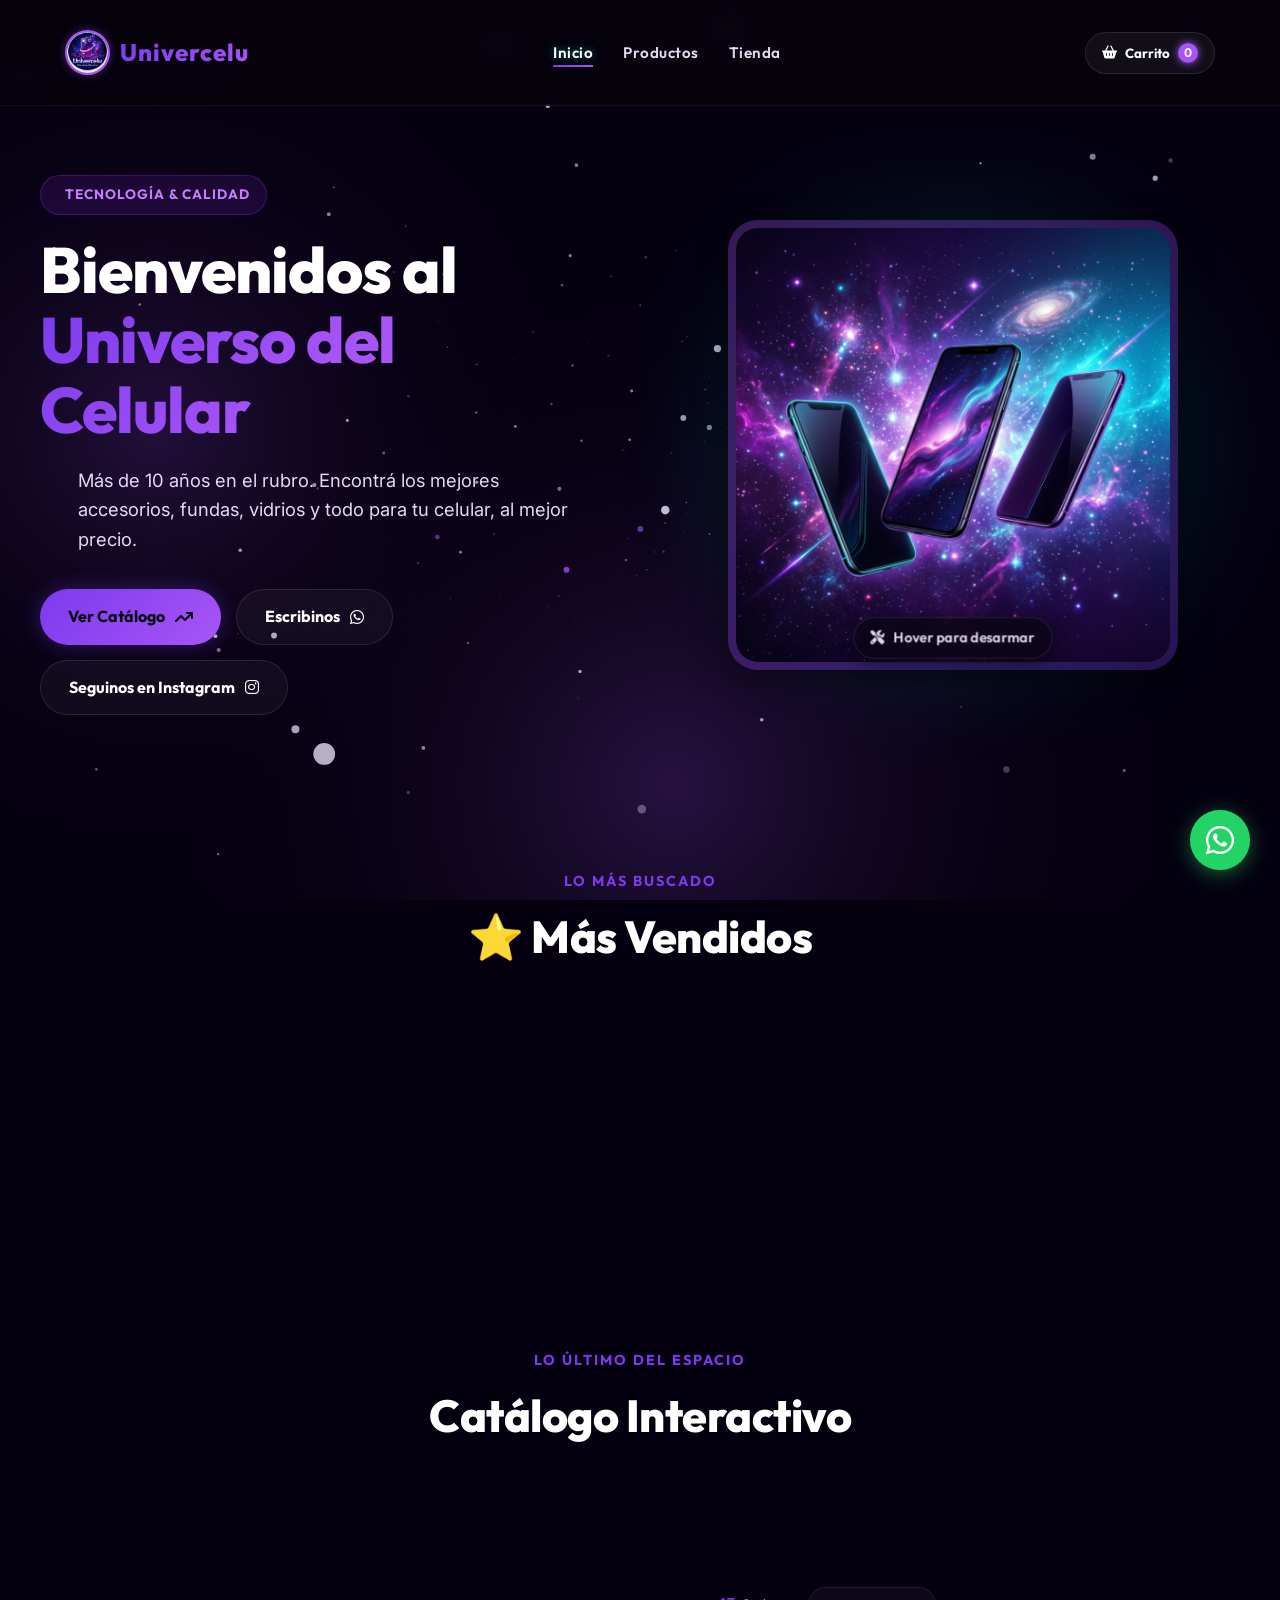
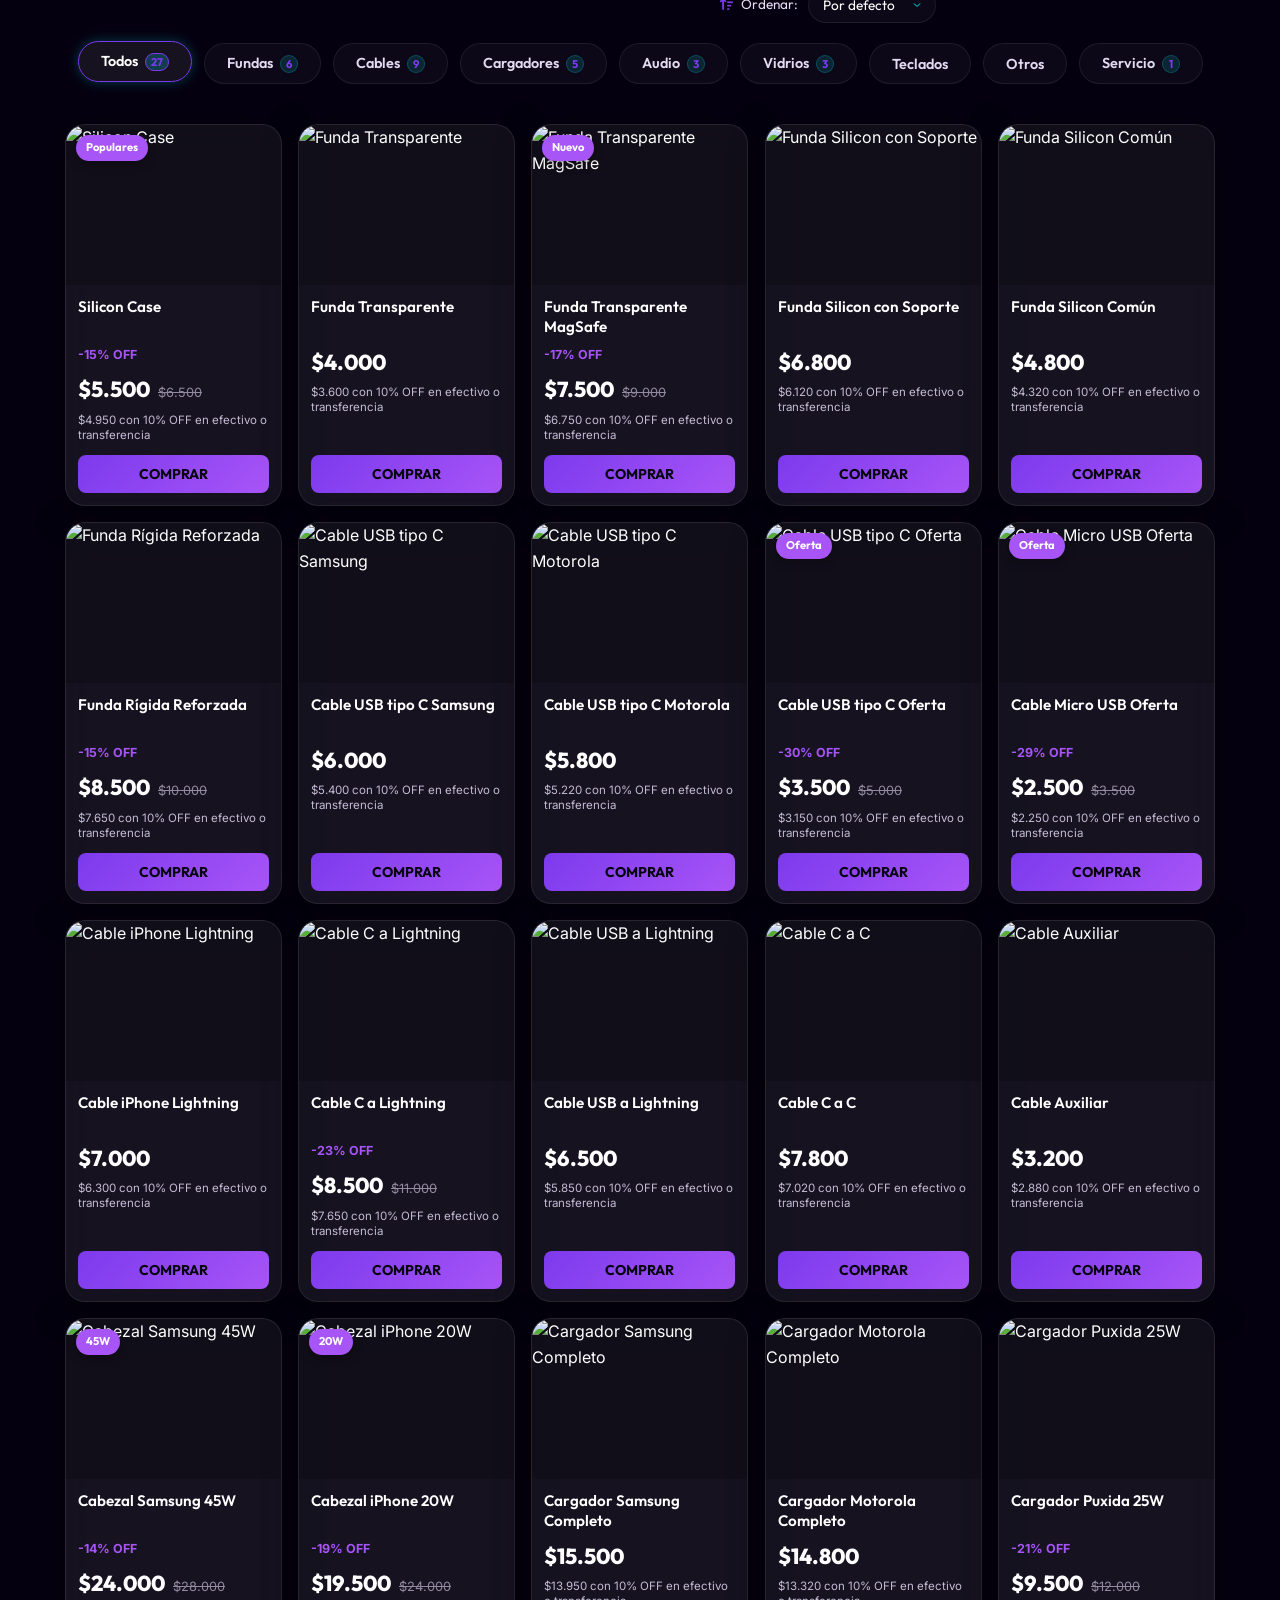
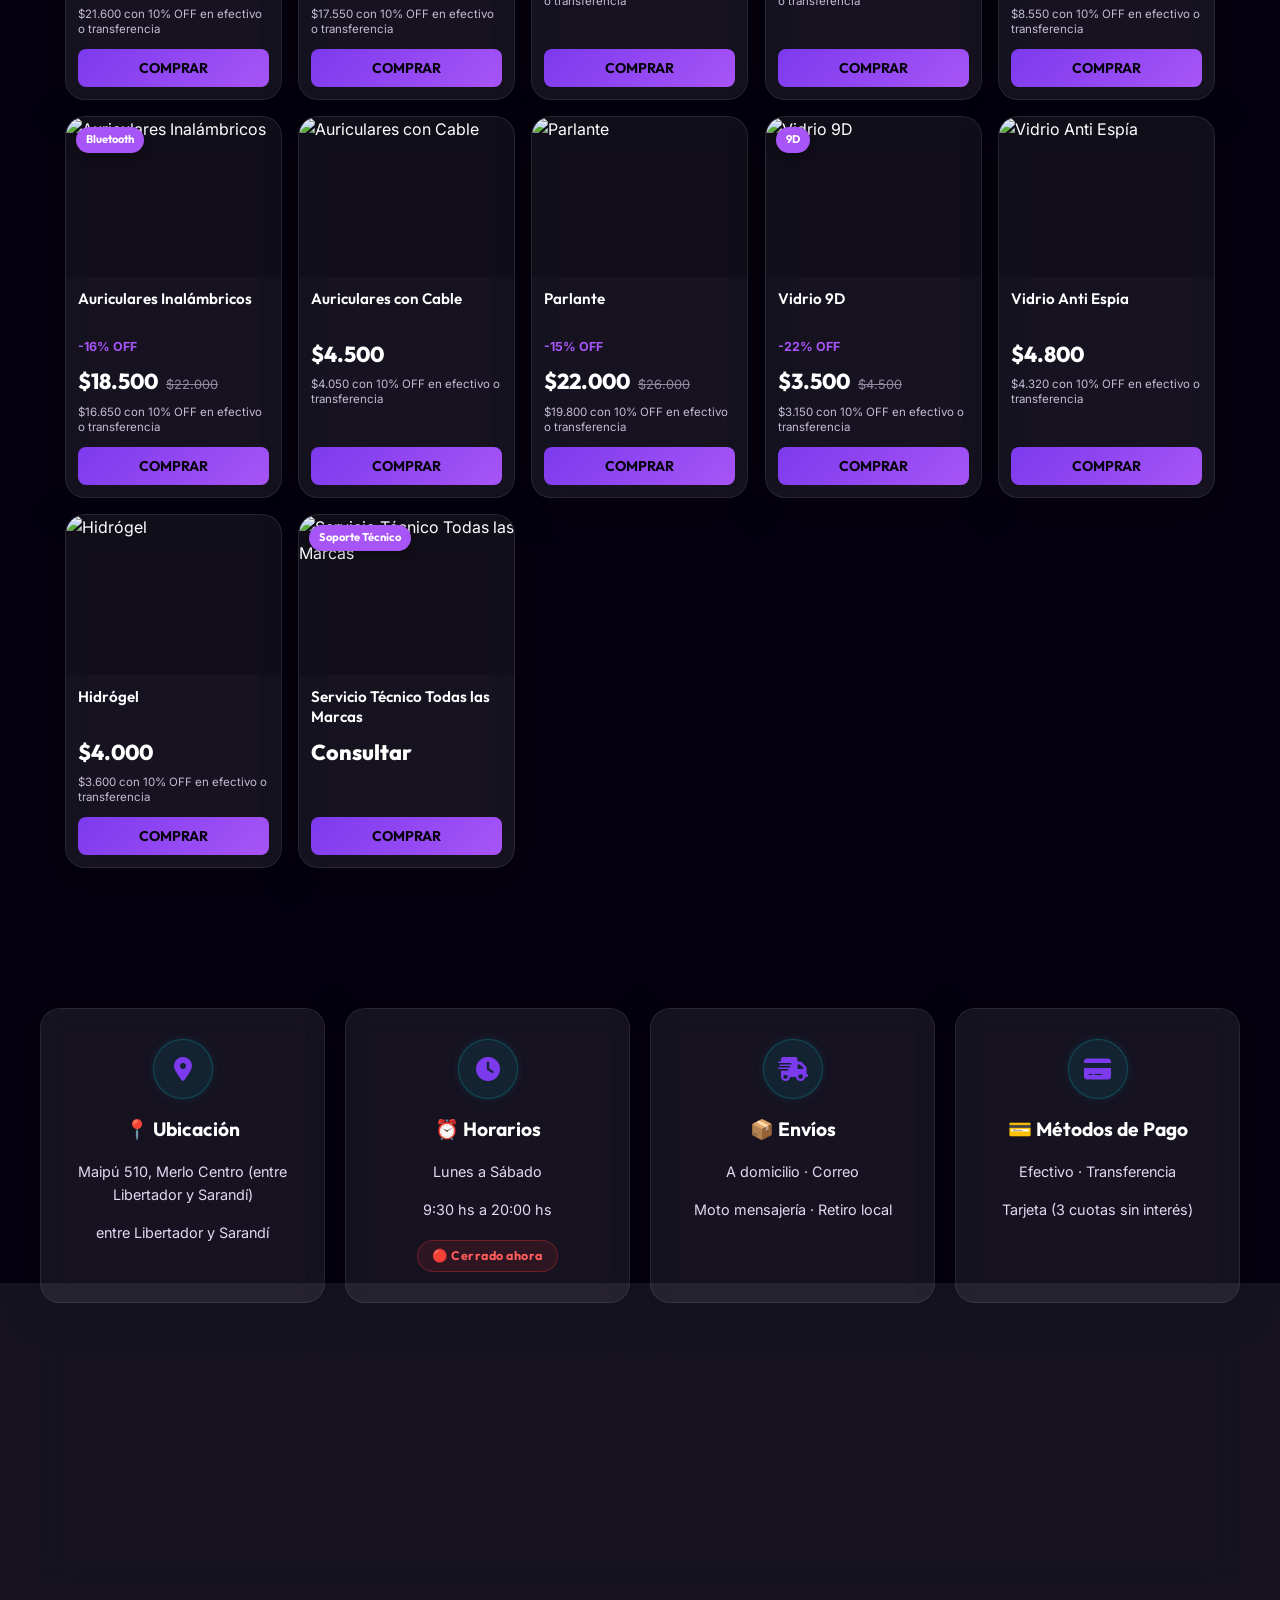
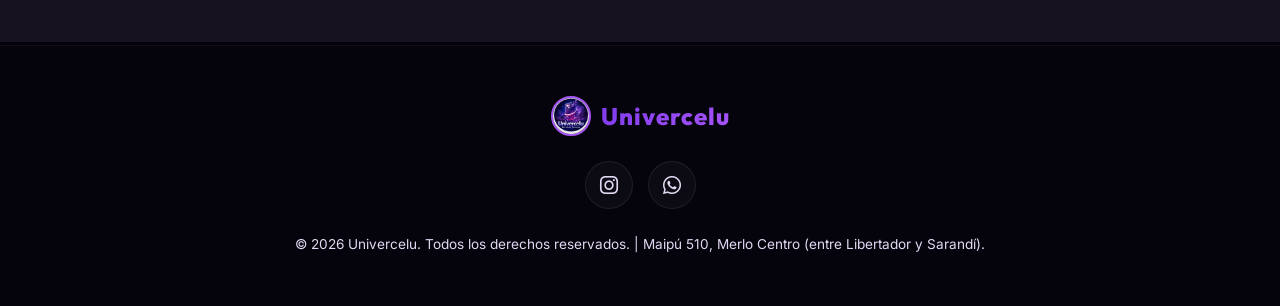
==== commit c49bc641: "Ocultar link de admin del footer en index.html y actualizar codigo_completo.txt" ====
--- a/index.html
+++ b/index.html
@@ -459,10 +459,6 @@
         &copy; <span id="current-year"></span> Univercelu. Todos los derechos reservados. | Maipú 510, Merlo Centro, entre Libertador y Sarandí.
       </p>
       
-      <!-- Acceso admin del footer -->
-      <a href="admin.html" class="admin-access-btn" id="footer-admin-btn">
-        <i class="fa-solid fa-lock-open"></i> Panel de Administración
-      </a>
     </div>
   </footer>
 
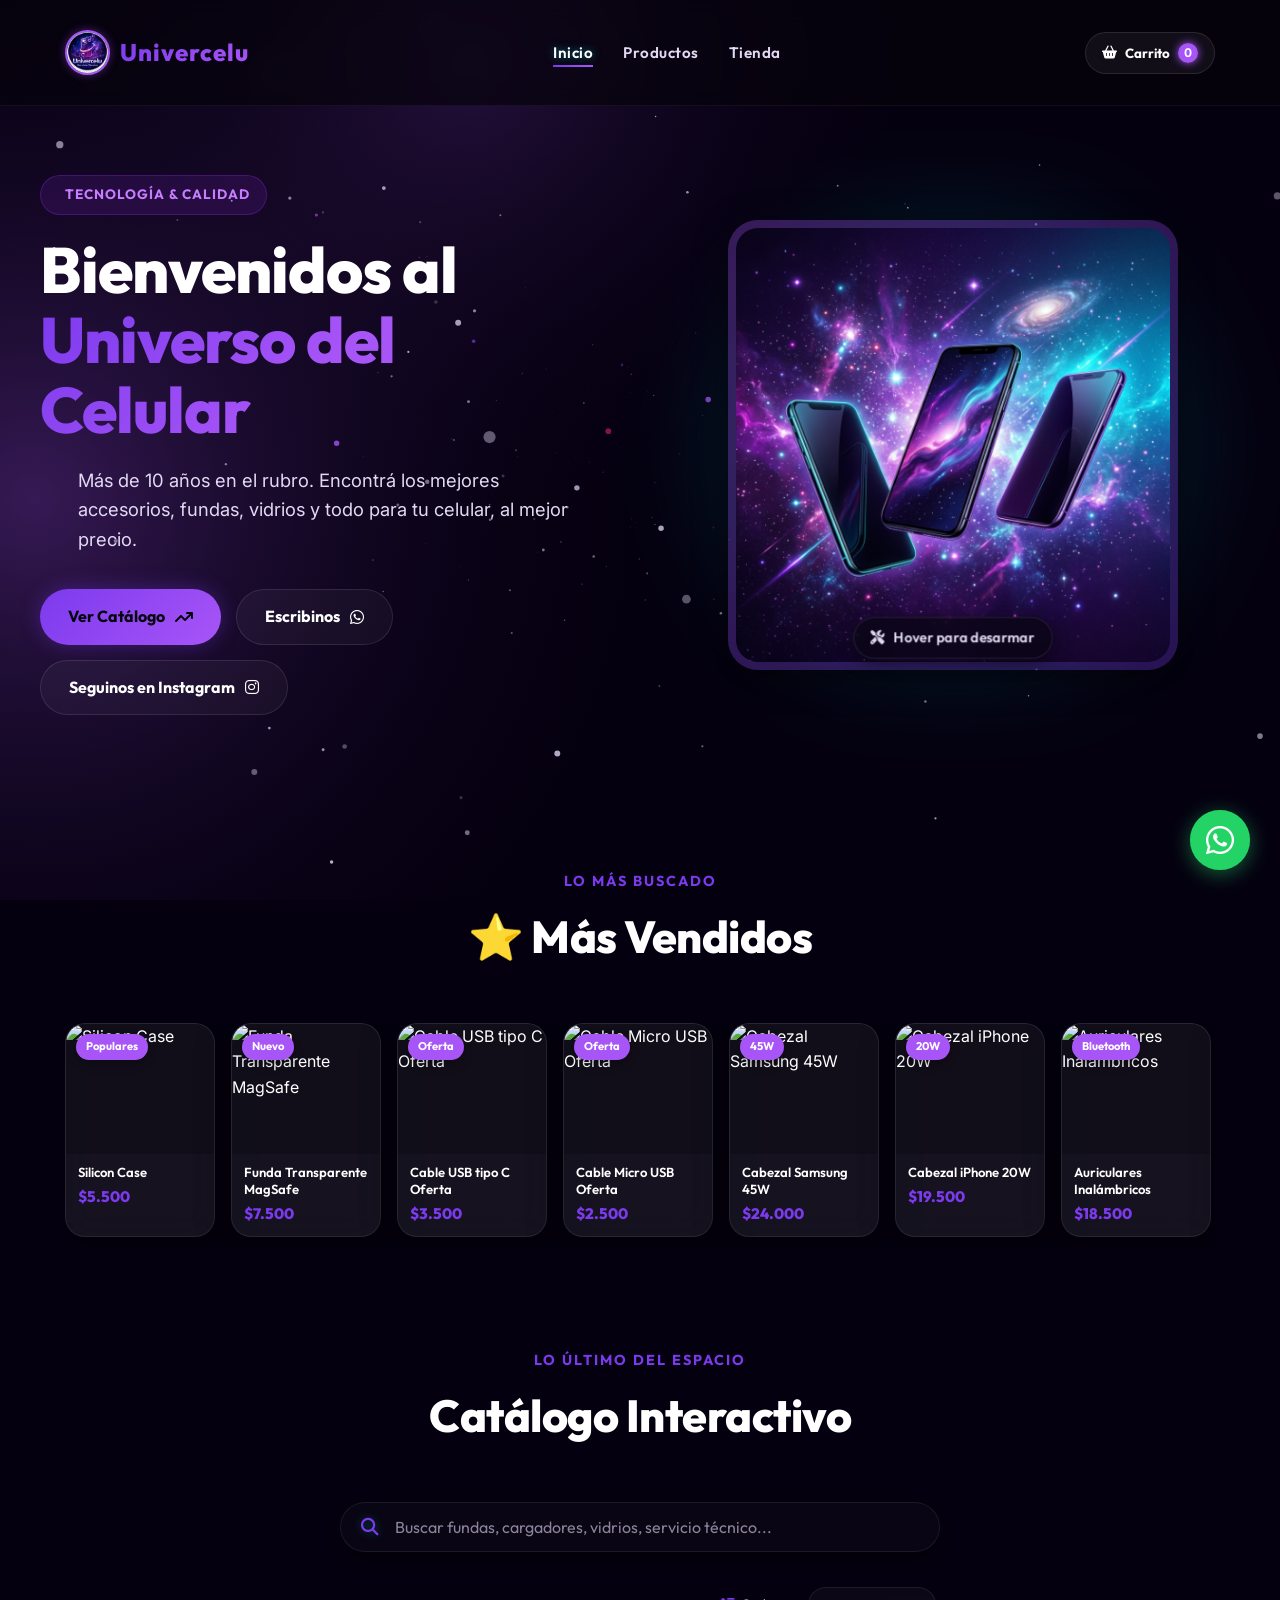
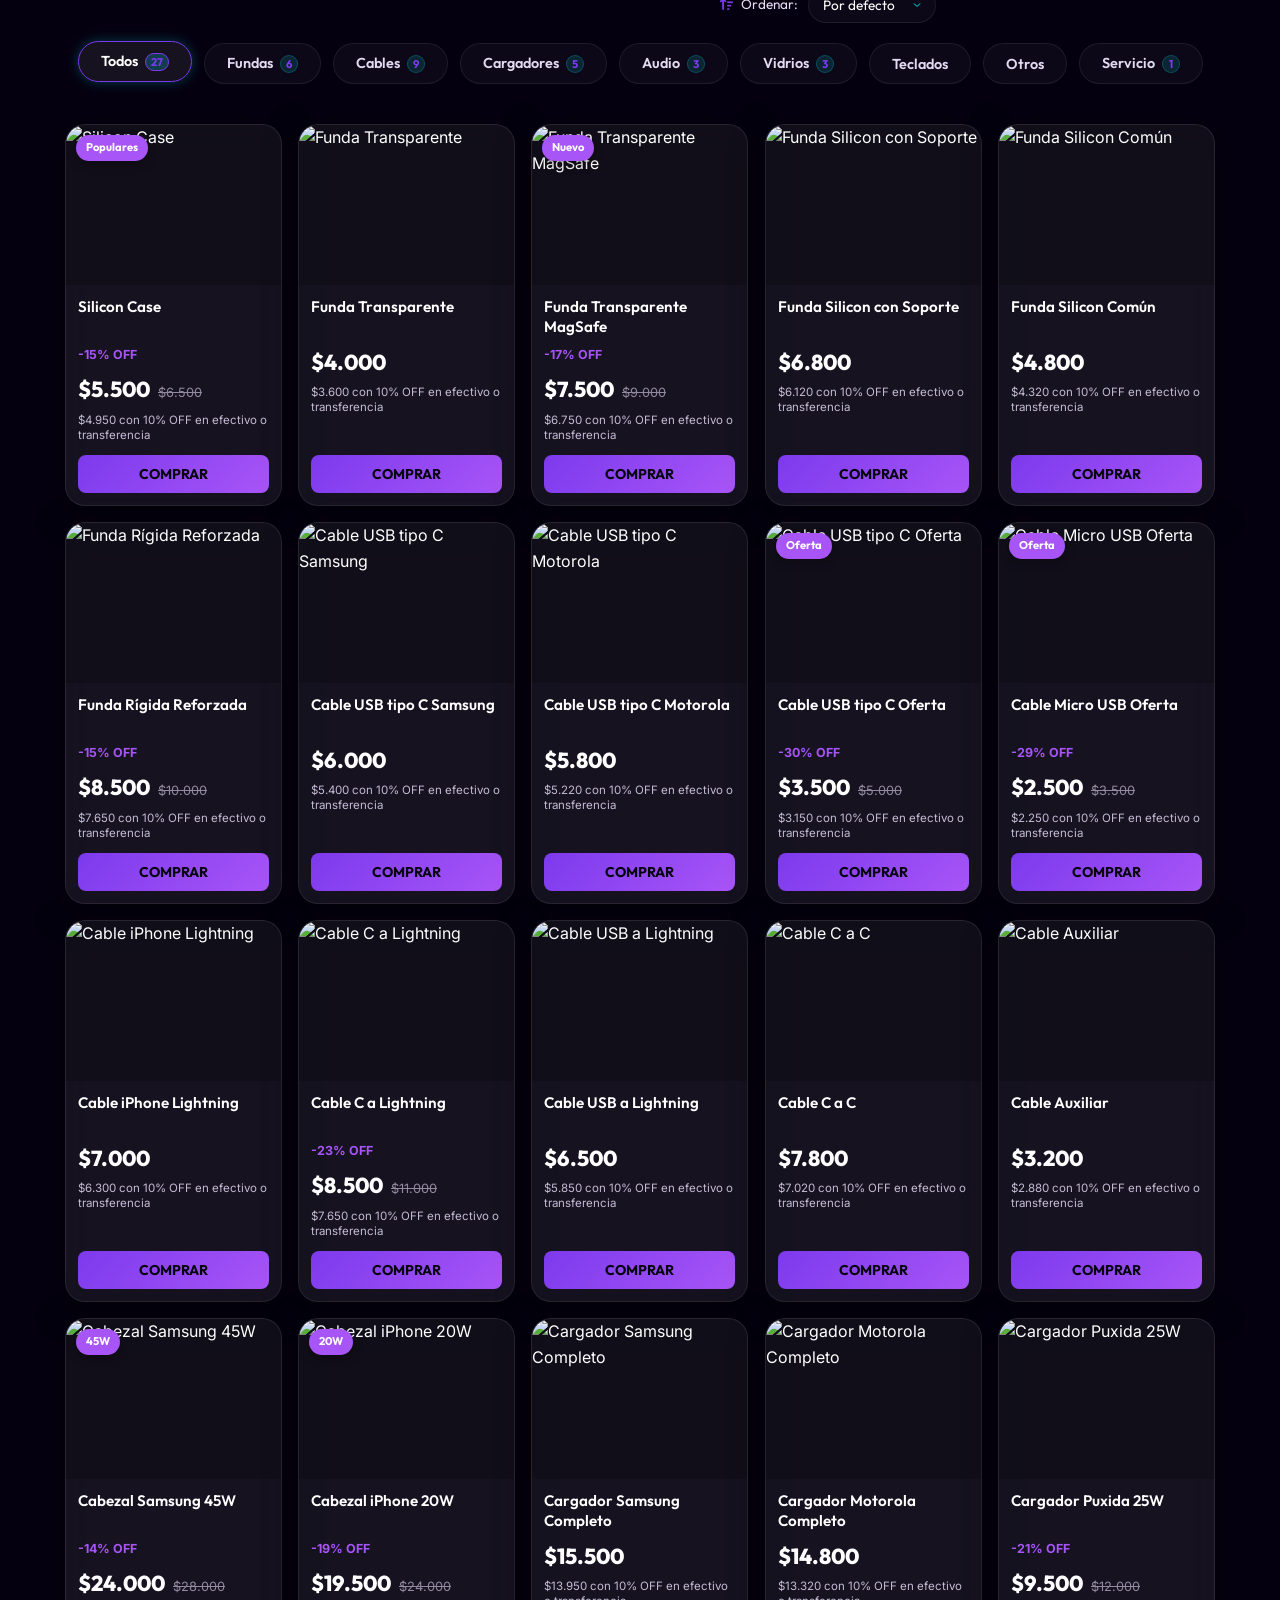
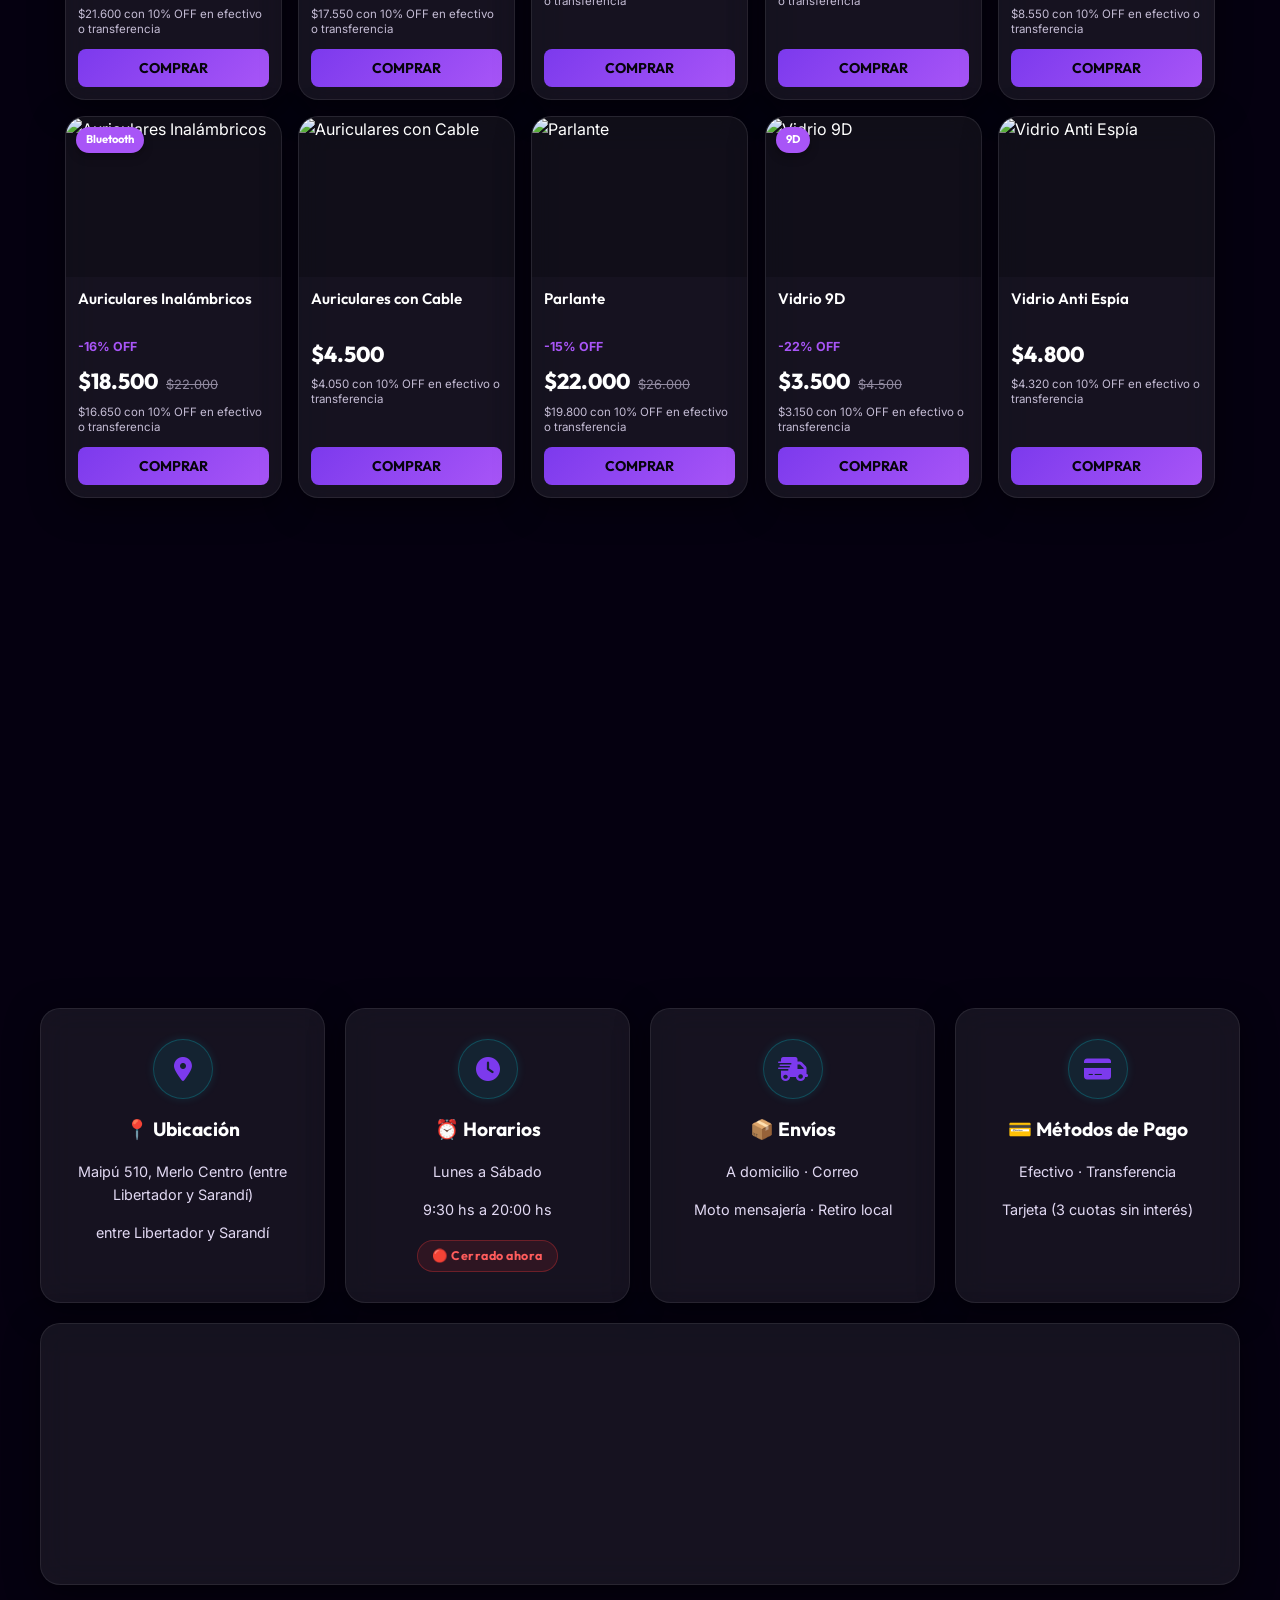
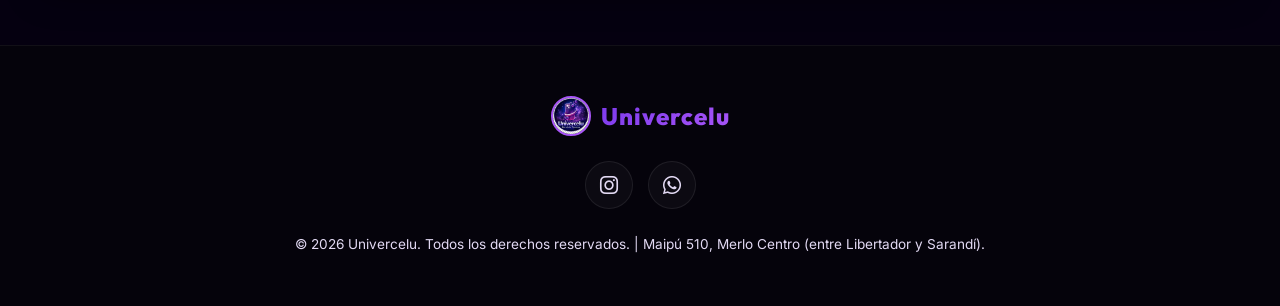
==== commit 970a8341: "Implementar mejoras de performance de WhatsApp y optimizar canvas en galaxy.js" ====
--- a/index.html
+++ b/index.html
@@ -174,7 +174,7 @@
           <a href="#catalogo" class="btn-premium btn-primary" id="hero-btn-buy">
             Ver Catálogo <i class="fa-solid fa-arrow-trend-up"></i>
           </a>
-          <a href="#" 
+          <a href="https://wa.me/5491136719257" 
              target="_blank" 
              rel="noopener" 
              class="btn-premium btn-outline whatsapp-btn" 
@@ -430,7 +430,7 @@
   <!-- ==========================================================================
        BOTÓN FLOTANTE DE CONTACTO RÁPIDO A WHATSAPP
        ========================================================================== -->
-  <a href="#" target="_blank" rel="noopener" class="whatsapp-float whatsapp-btn" id="floating-whatsapp-btn" aria-label="Contacto directo por WhatsApp" data-context="general">
+  <a href="https://wa.me/5491136719257" target="_blank" rel="noopener" class="whatsapp-float whatsapp-btn" id="floating-whatsapp-btn" aria-label="Contacto directo por WhatsApp" data-context="general">
     <i class="fa-brands fa-whatsapp"></i>
   </a>
 
@@ -450,7 +450,7 @@
         <a href="https://www.instagram.com/univercelu_merlo/" target="_blank" rel="noopener" class="social-btn ig" id="footer-social-instagram" aria-label="Síguenos en Instagram">
           <i class="fa-brands fa-instagram"></i>
         </a>
-        <a href="#" target="_blank" rel="noopener" class="social-btn wsp whatsapp-btn" id="footer-social-whatsapp" aria-label="Chatea en WhatsApp" data-context="general">
+        <a href="https://wa.me/5491136719257" target="_blank" rel="noopener" class="social-btn wsp whatsapp-btn" id="footer-social-whatsapp" aria-label="Chatea en WhatsApp" data-context="general">
           <i class="fa-brands fa-whatsapp"></i>
         </a>
       </div>
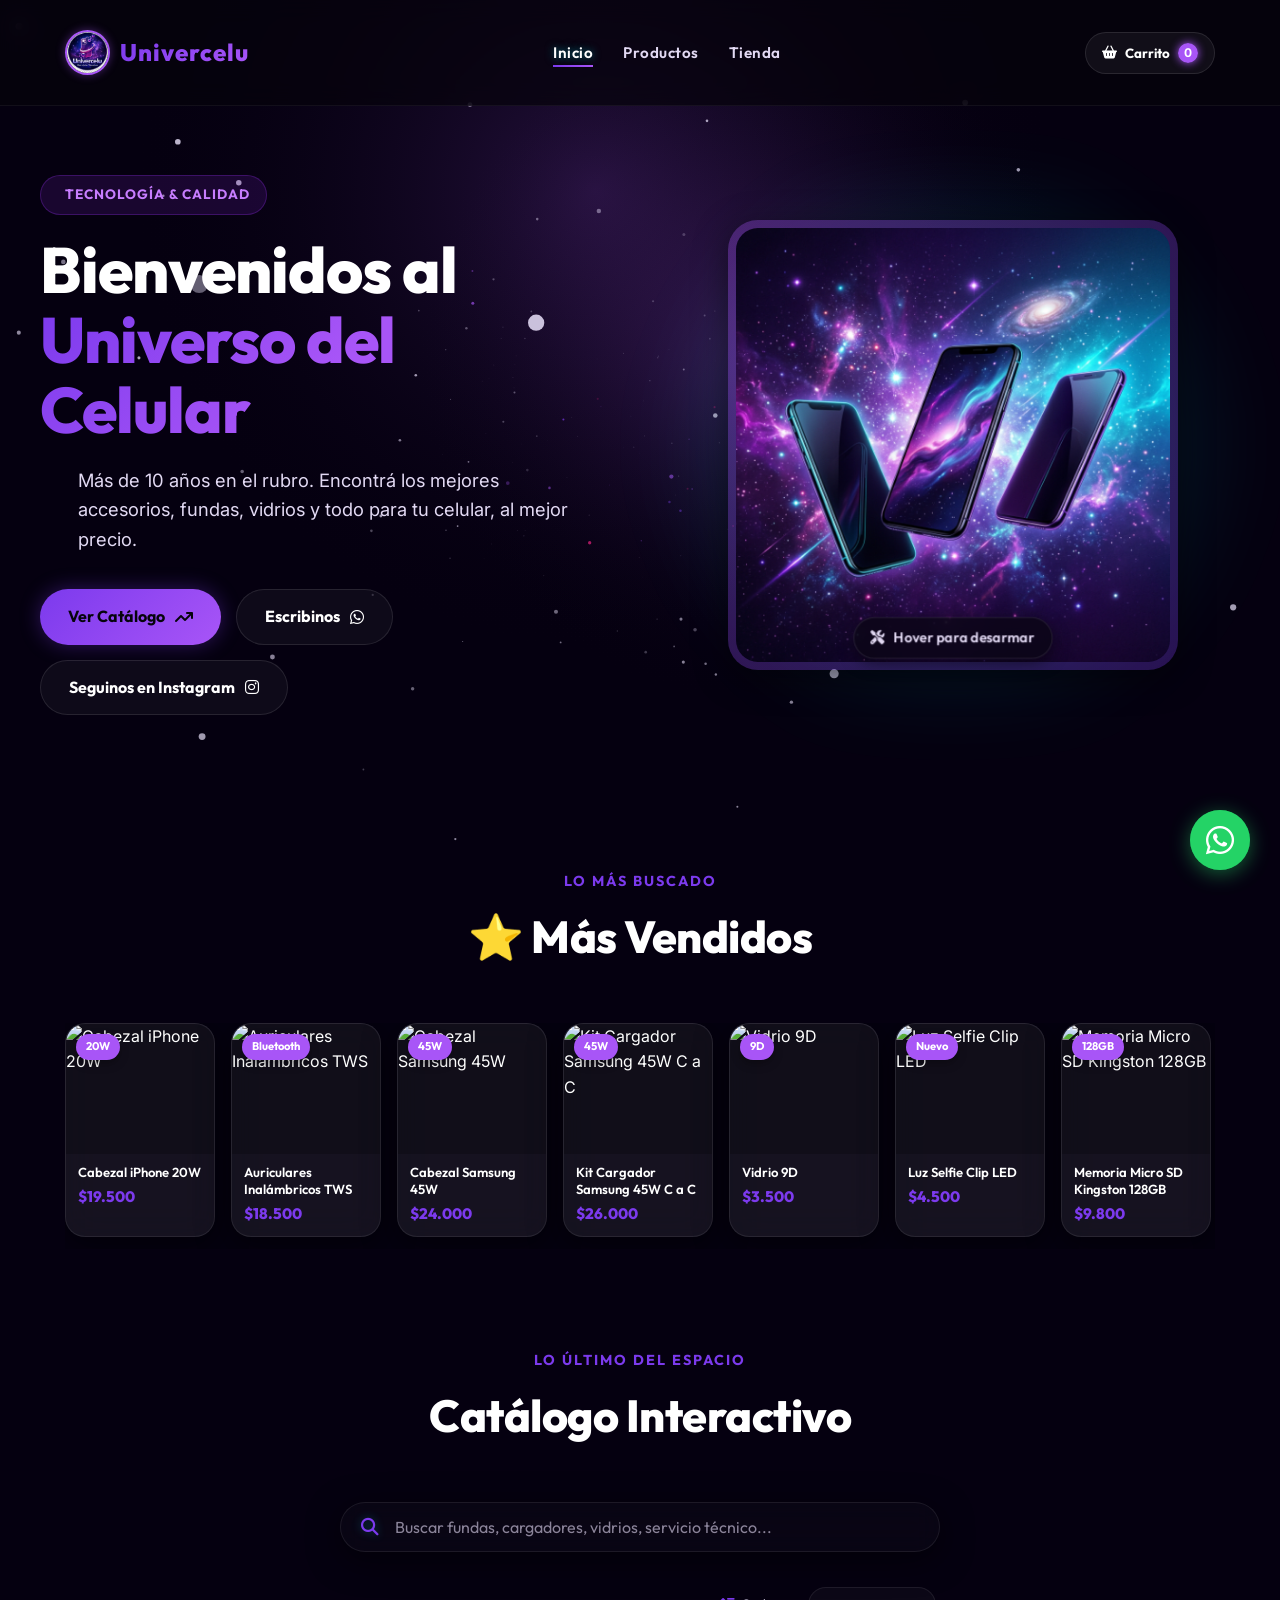
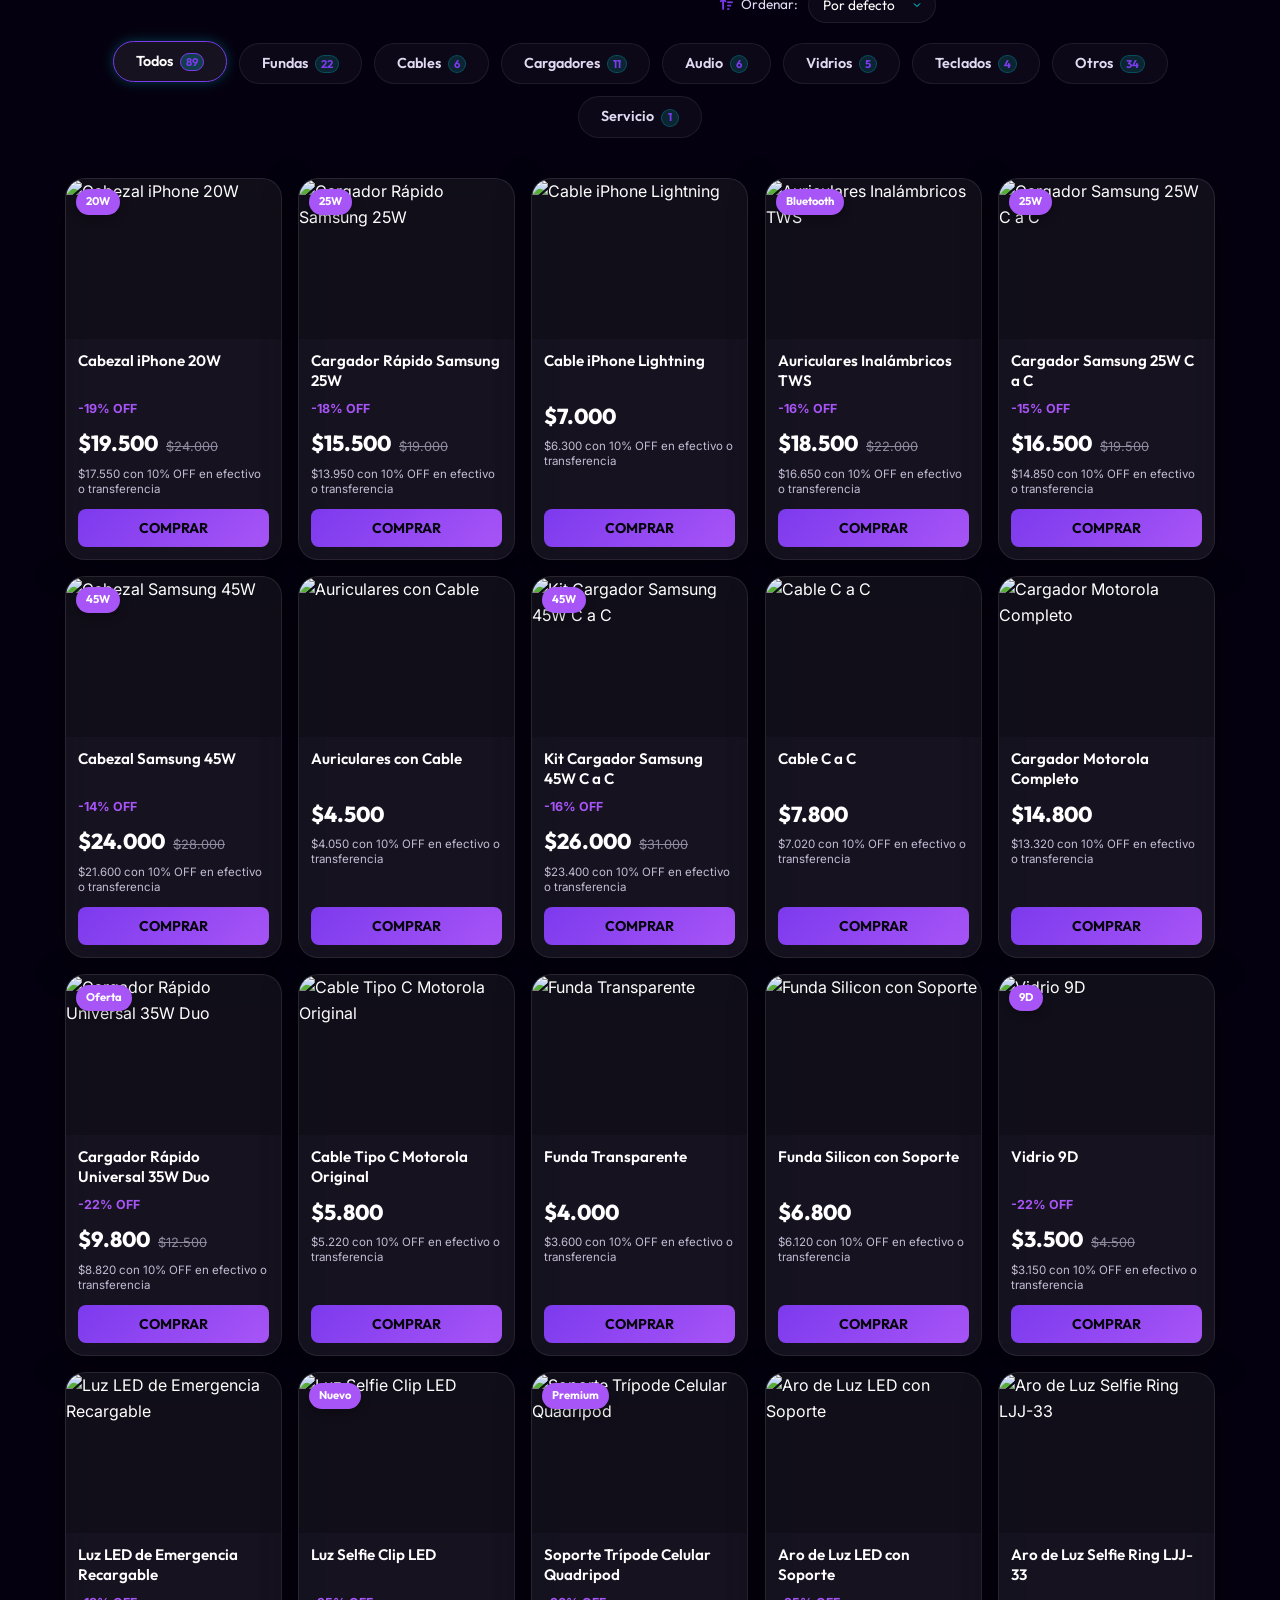
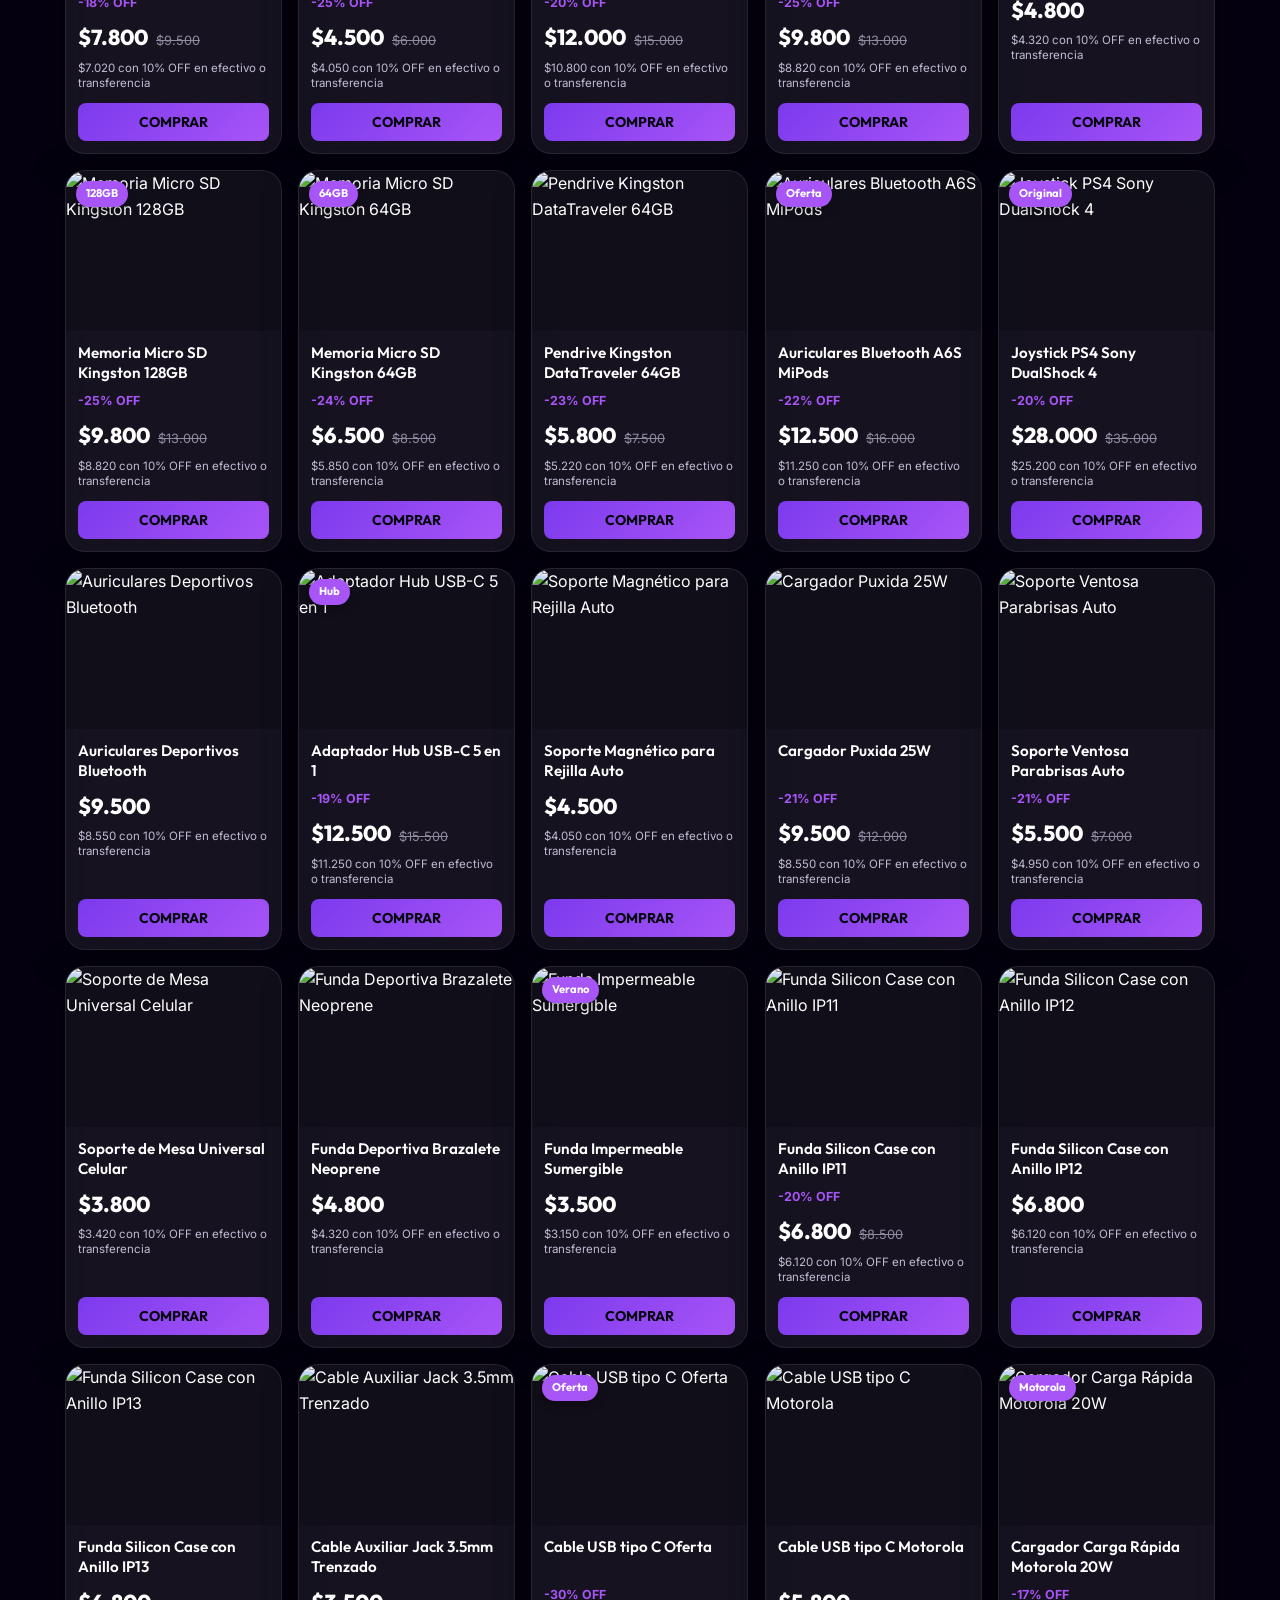
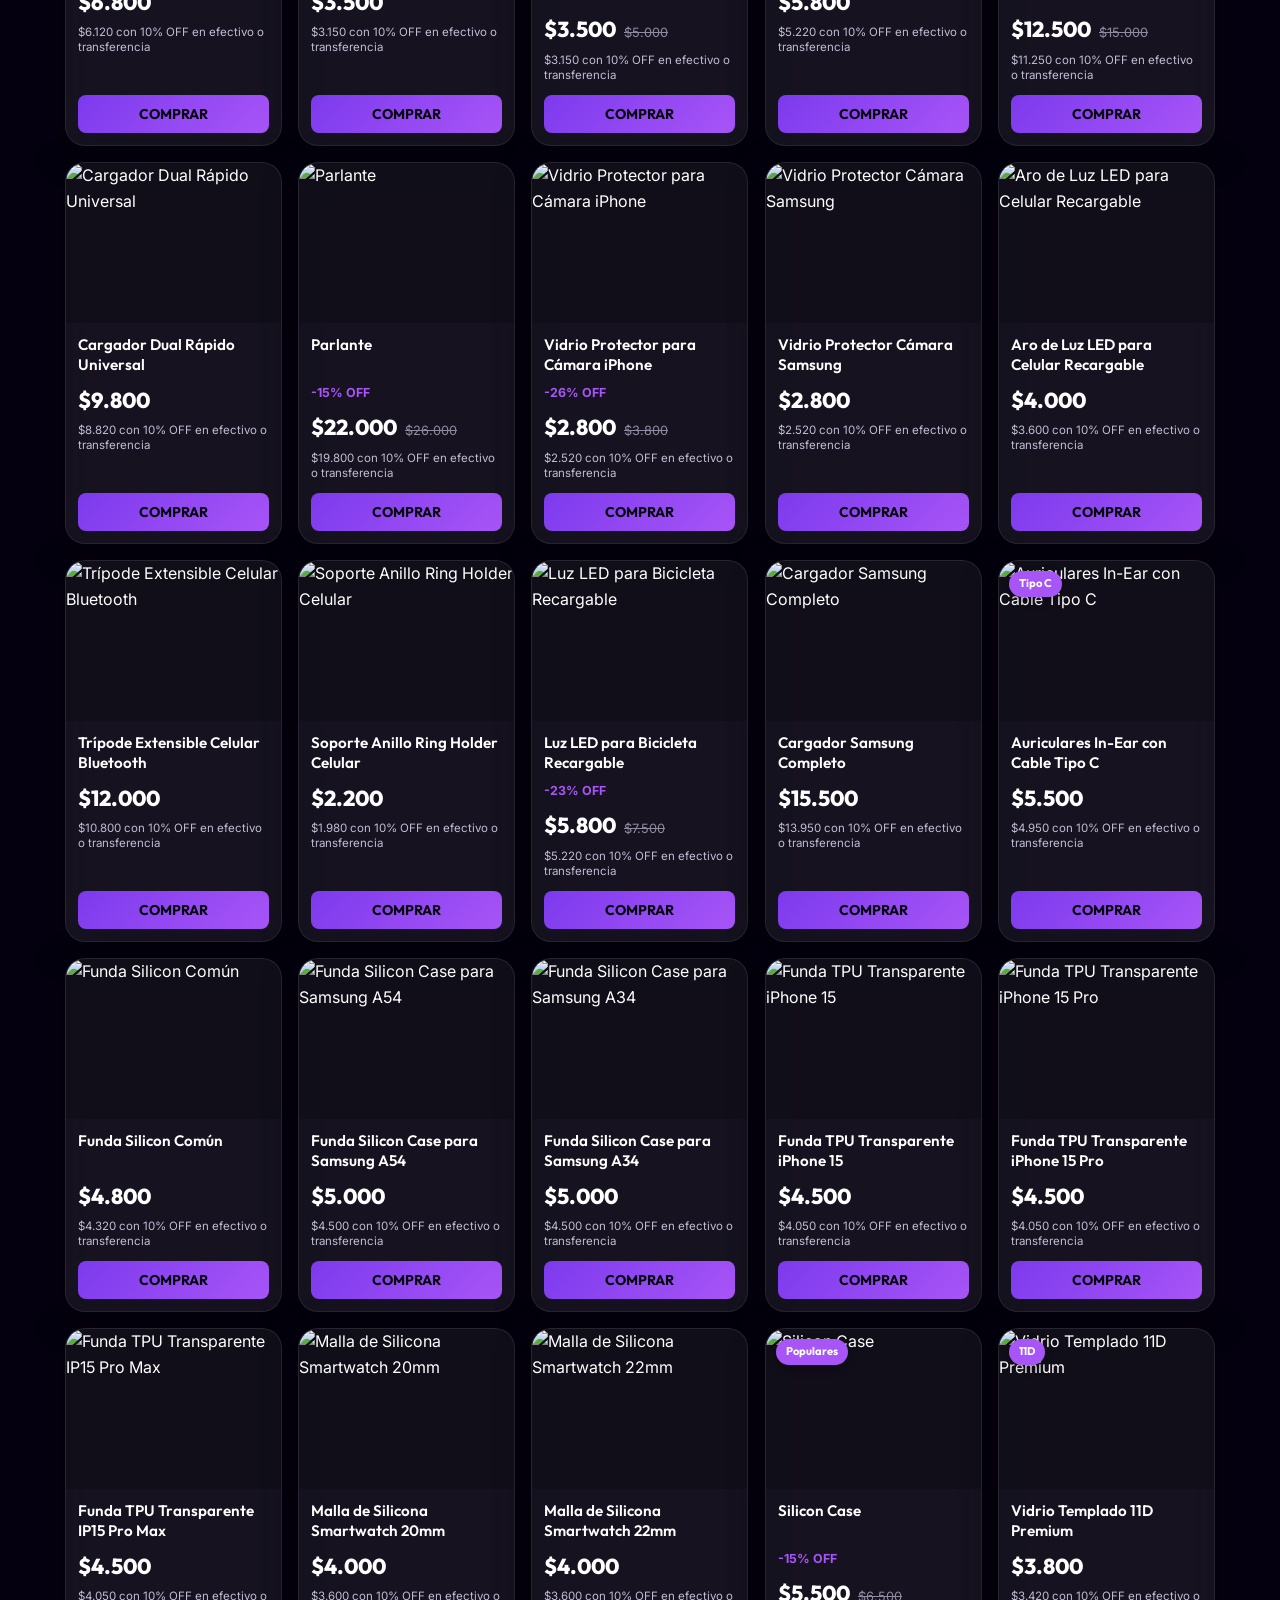
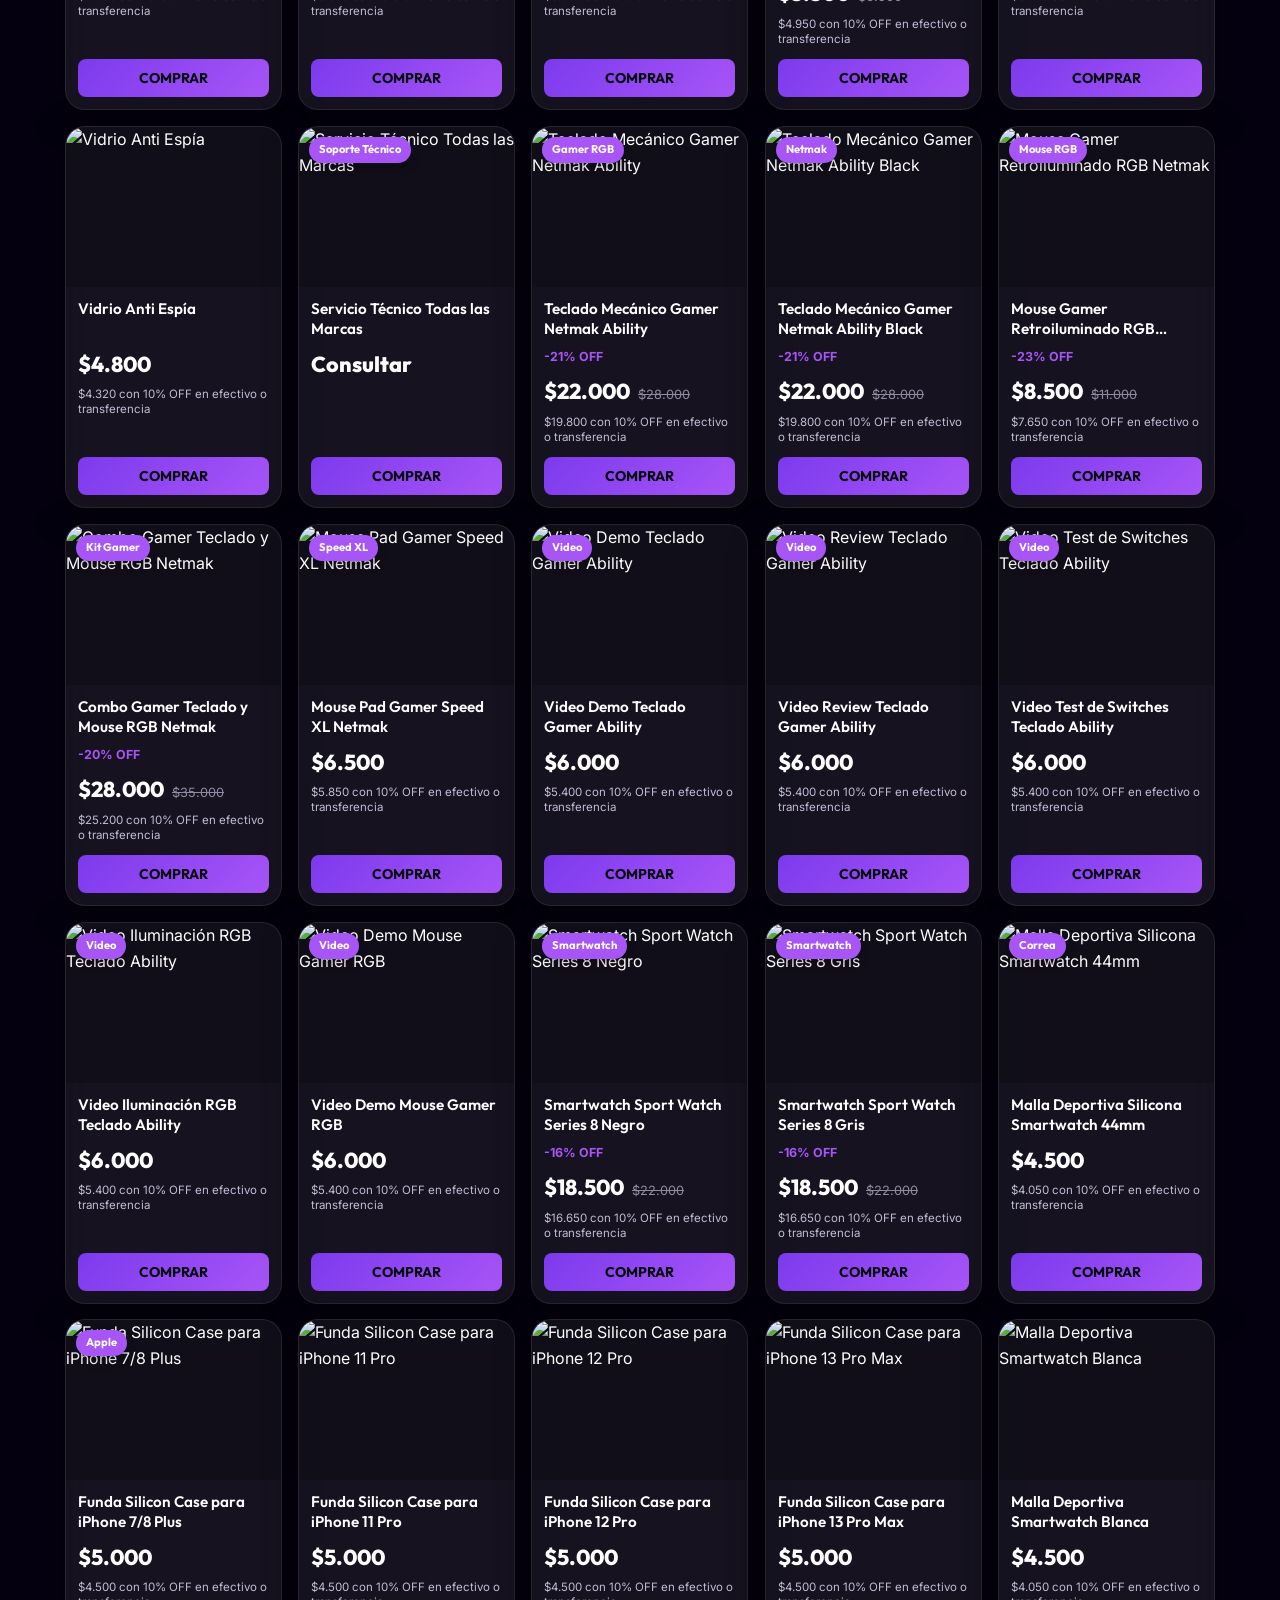
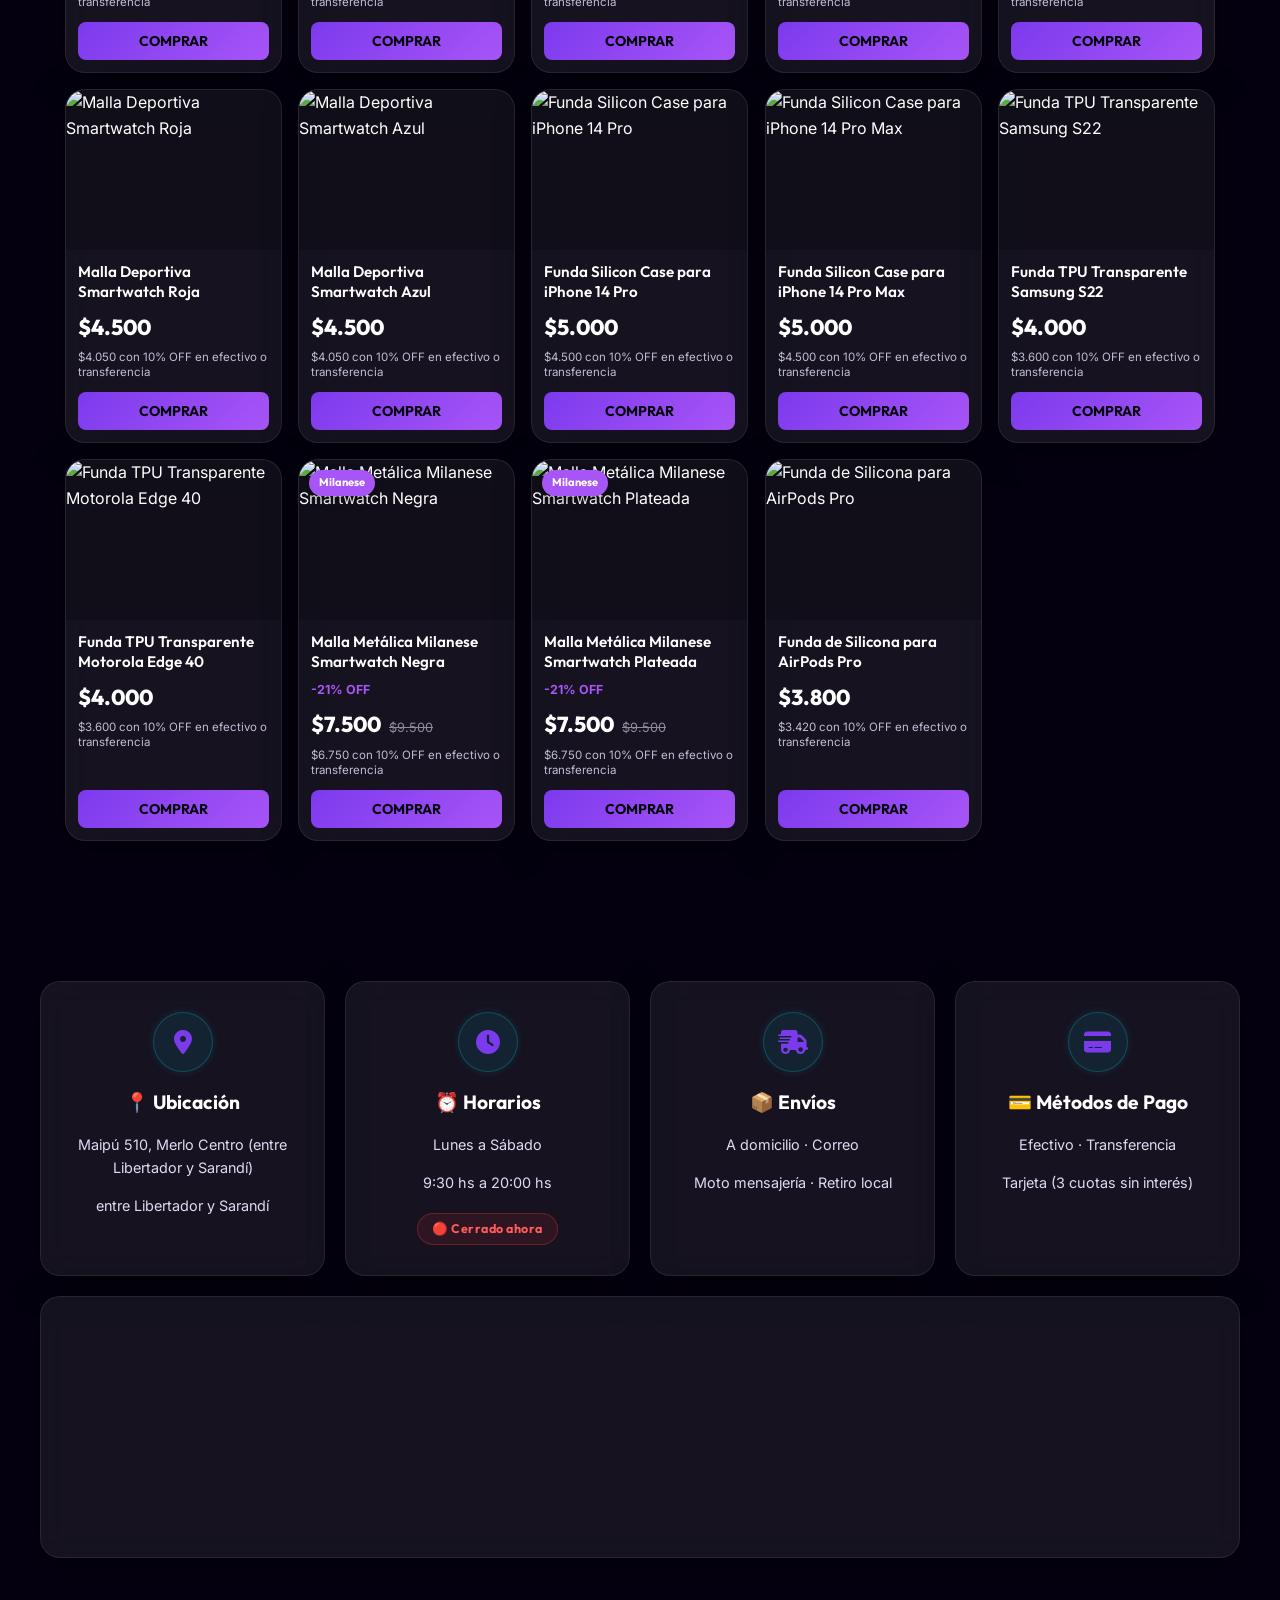
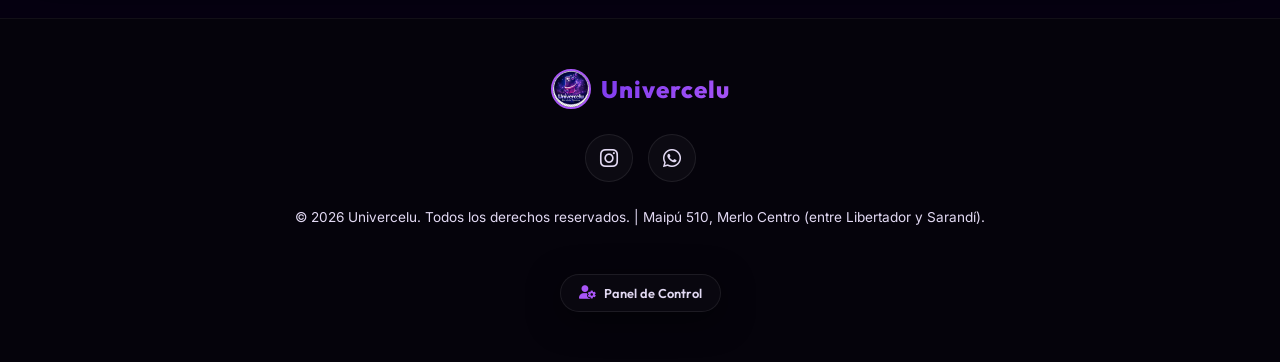
==== commit 1cc80991: "feat: consolidate catalog with 89 products and add admin panel button in footer" ====
--- a/index.html
+++ b/index.html
@@ -459,6 +459,10 @@
         &copy; <span id="current-year"></span> Univercelu. Todos los derechos reservados. | Maipú 510, Merlo Centro, entre Libertador y Sarandí.
       </p>
       
+      <a href="admin.html" class="admin-access-btn" id="footer-admin-btn">
+        <i class="fa-solid fa-user-gear"></i> Panel de Control
+      </a>
+      
     </div>
   </footer>
 
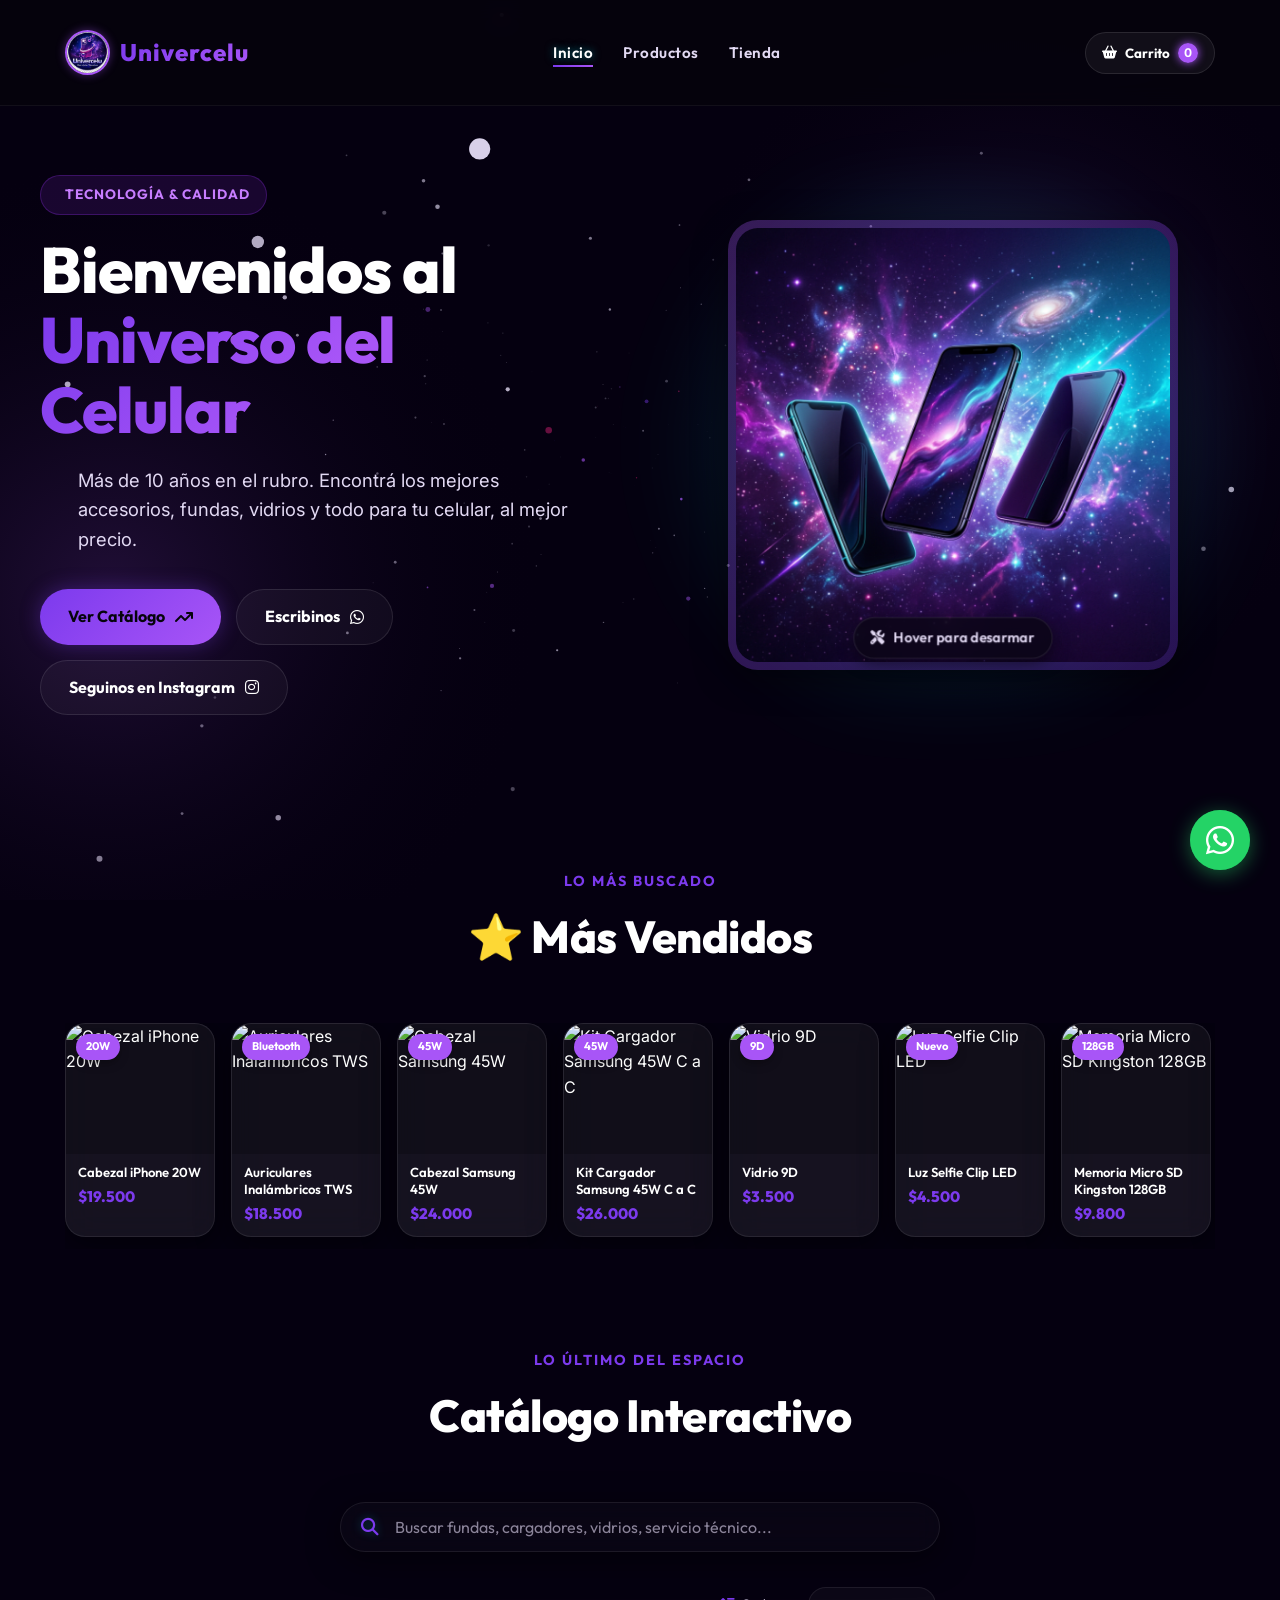
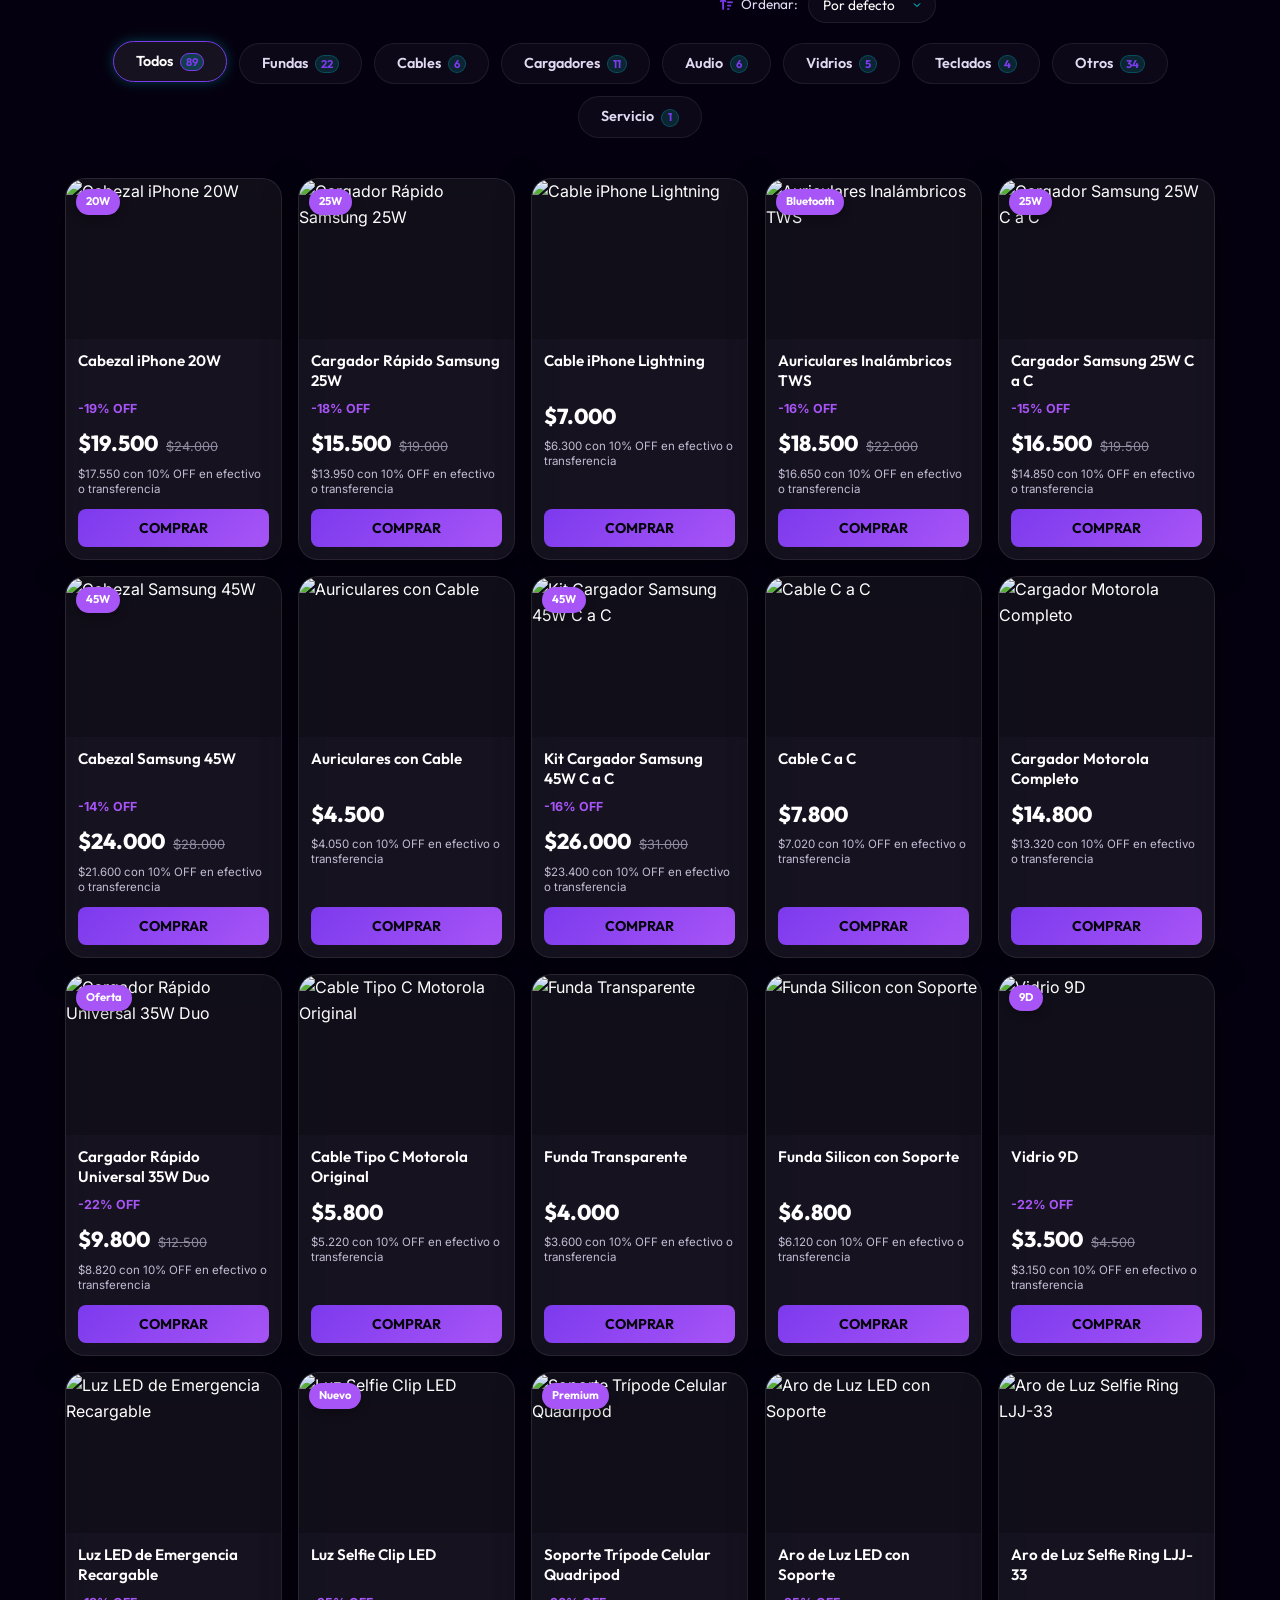
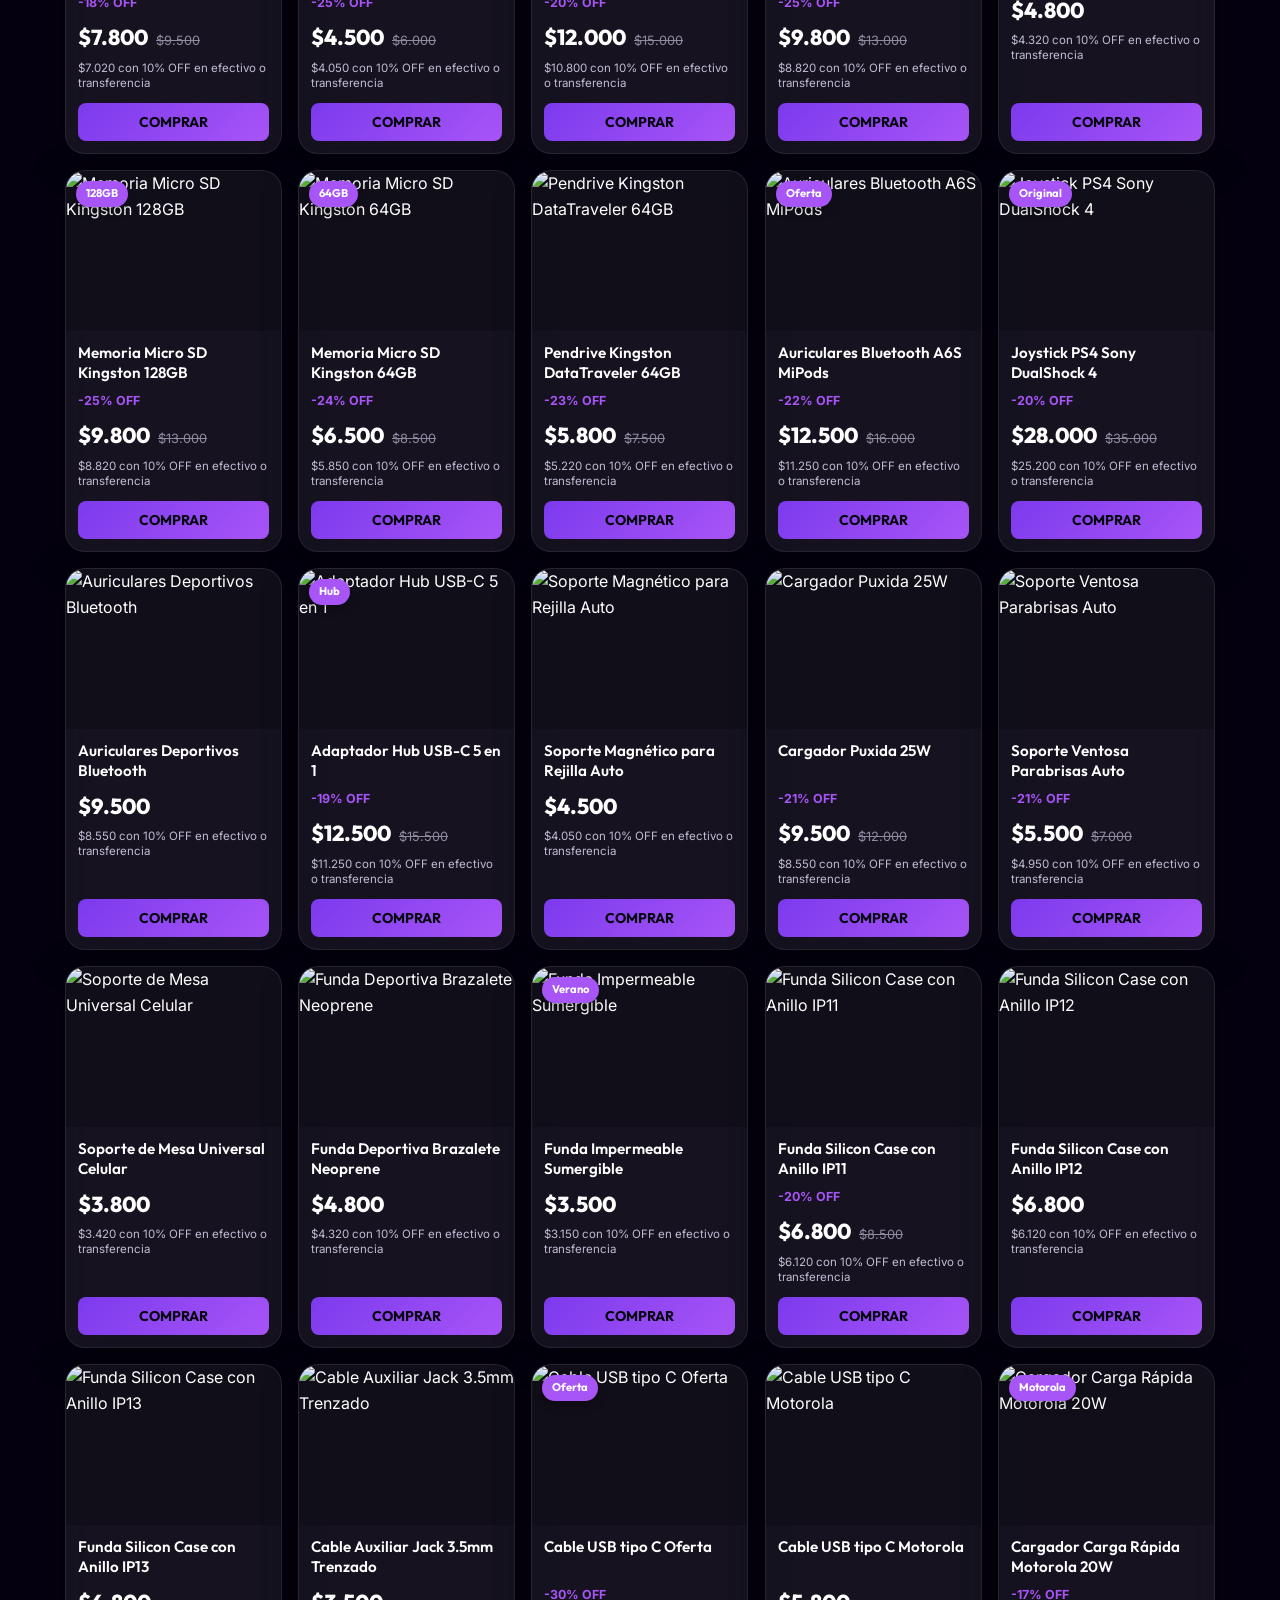
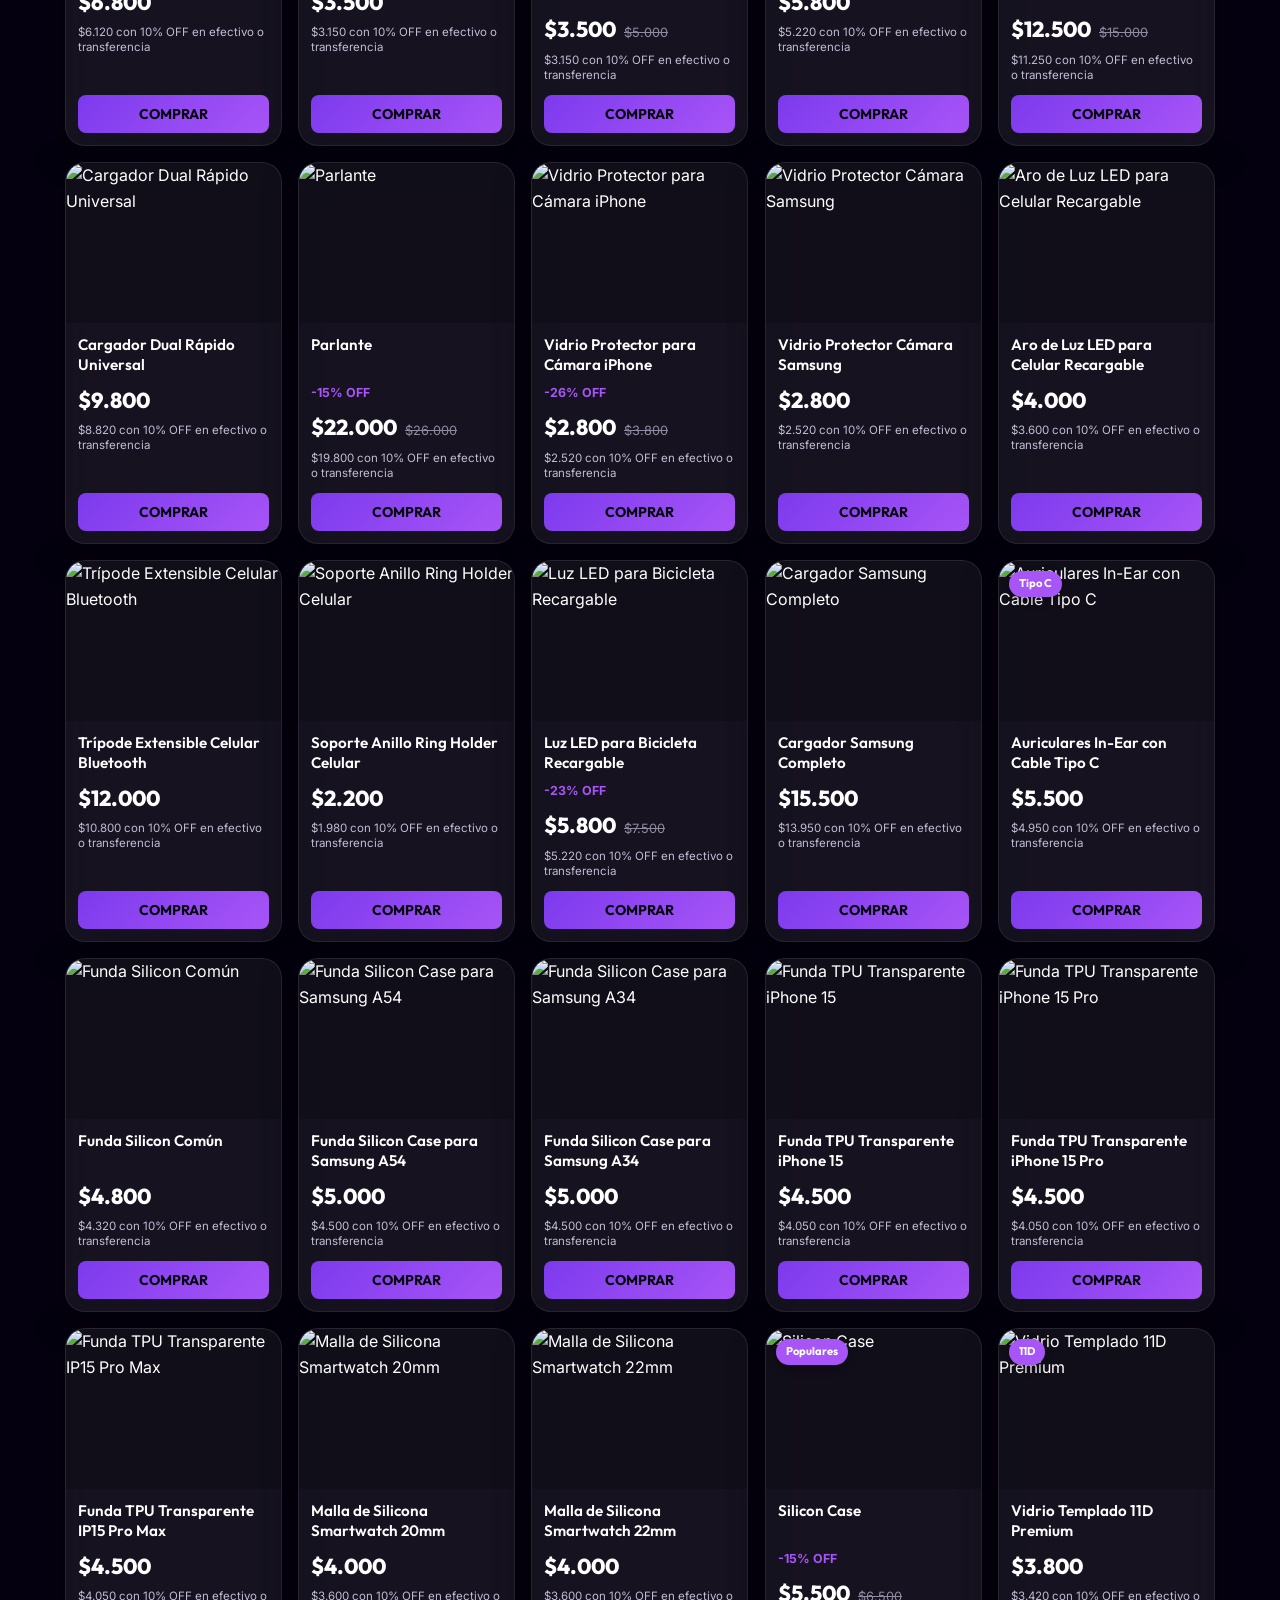
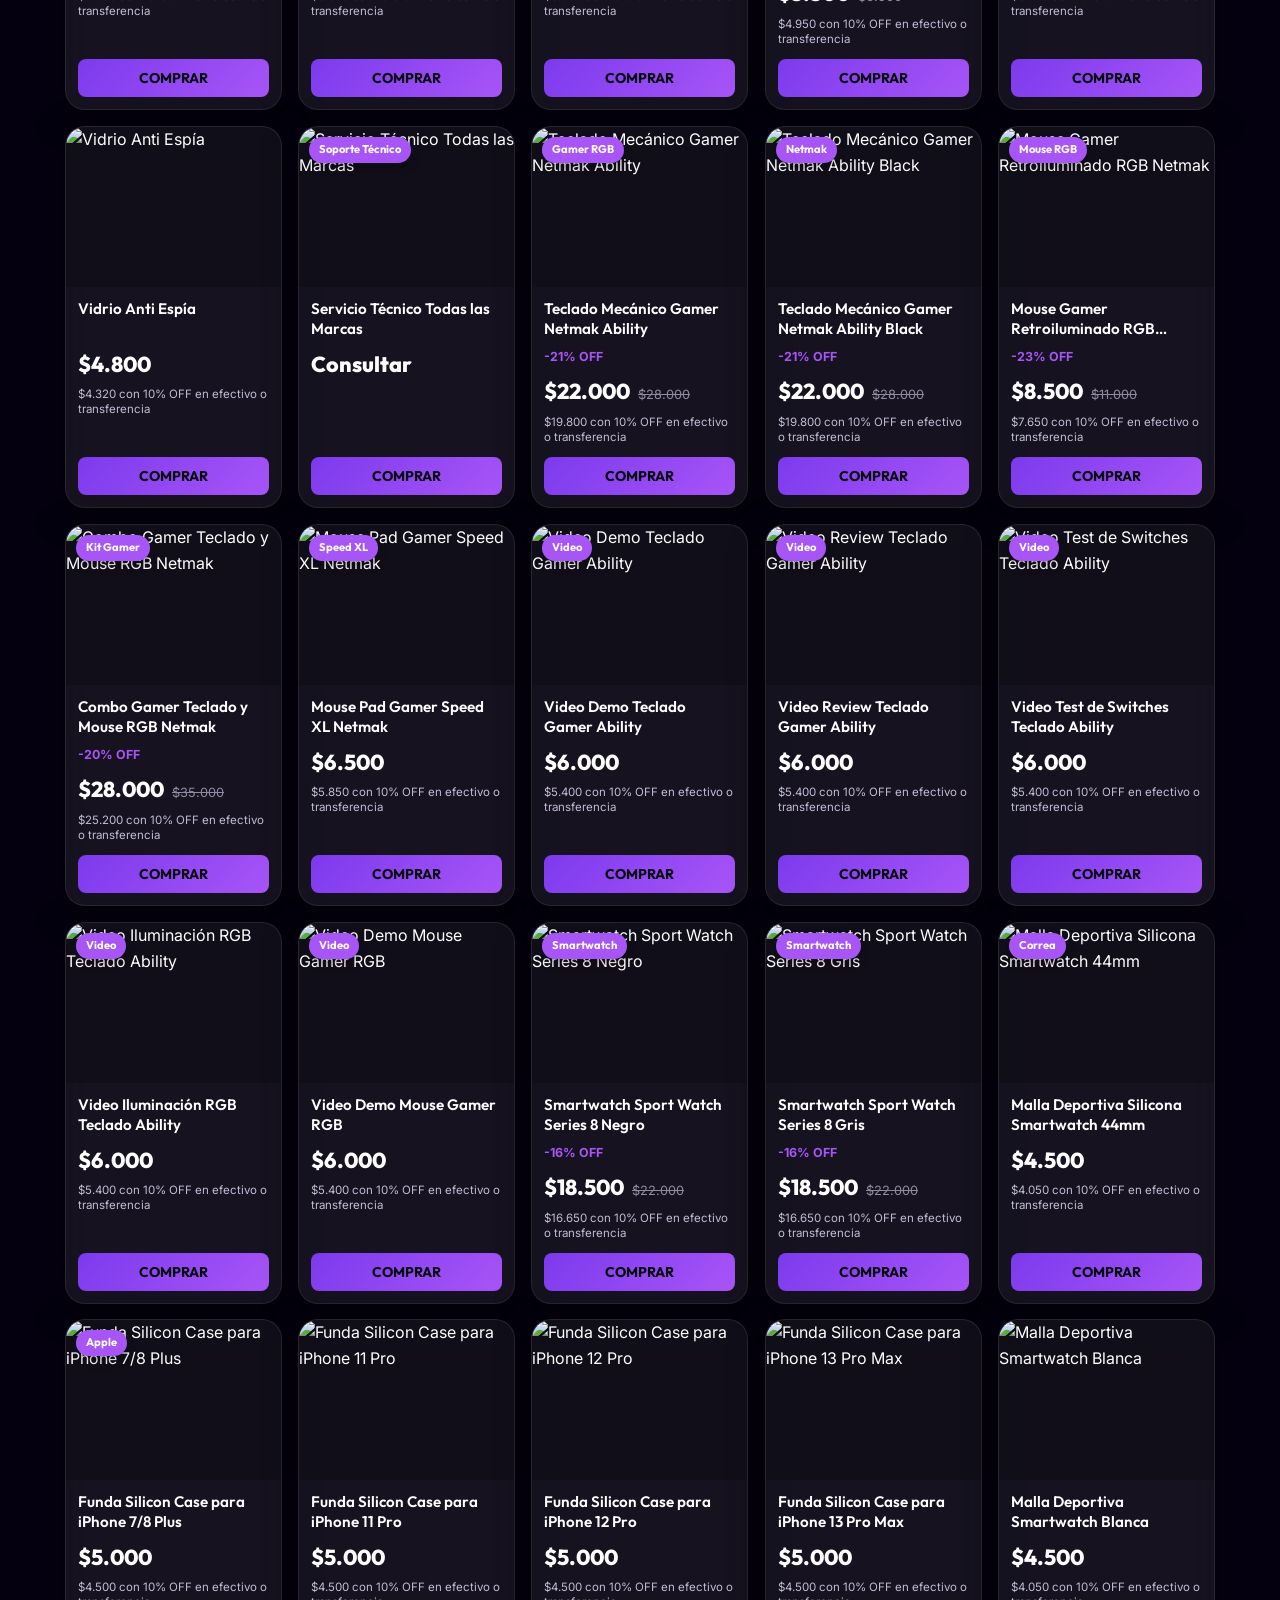
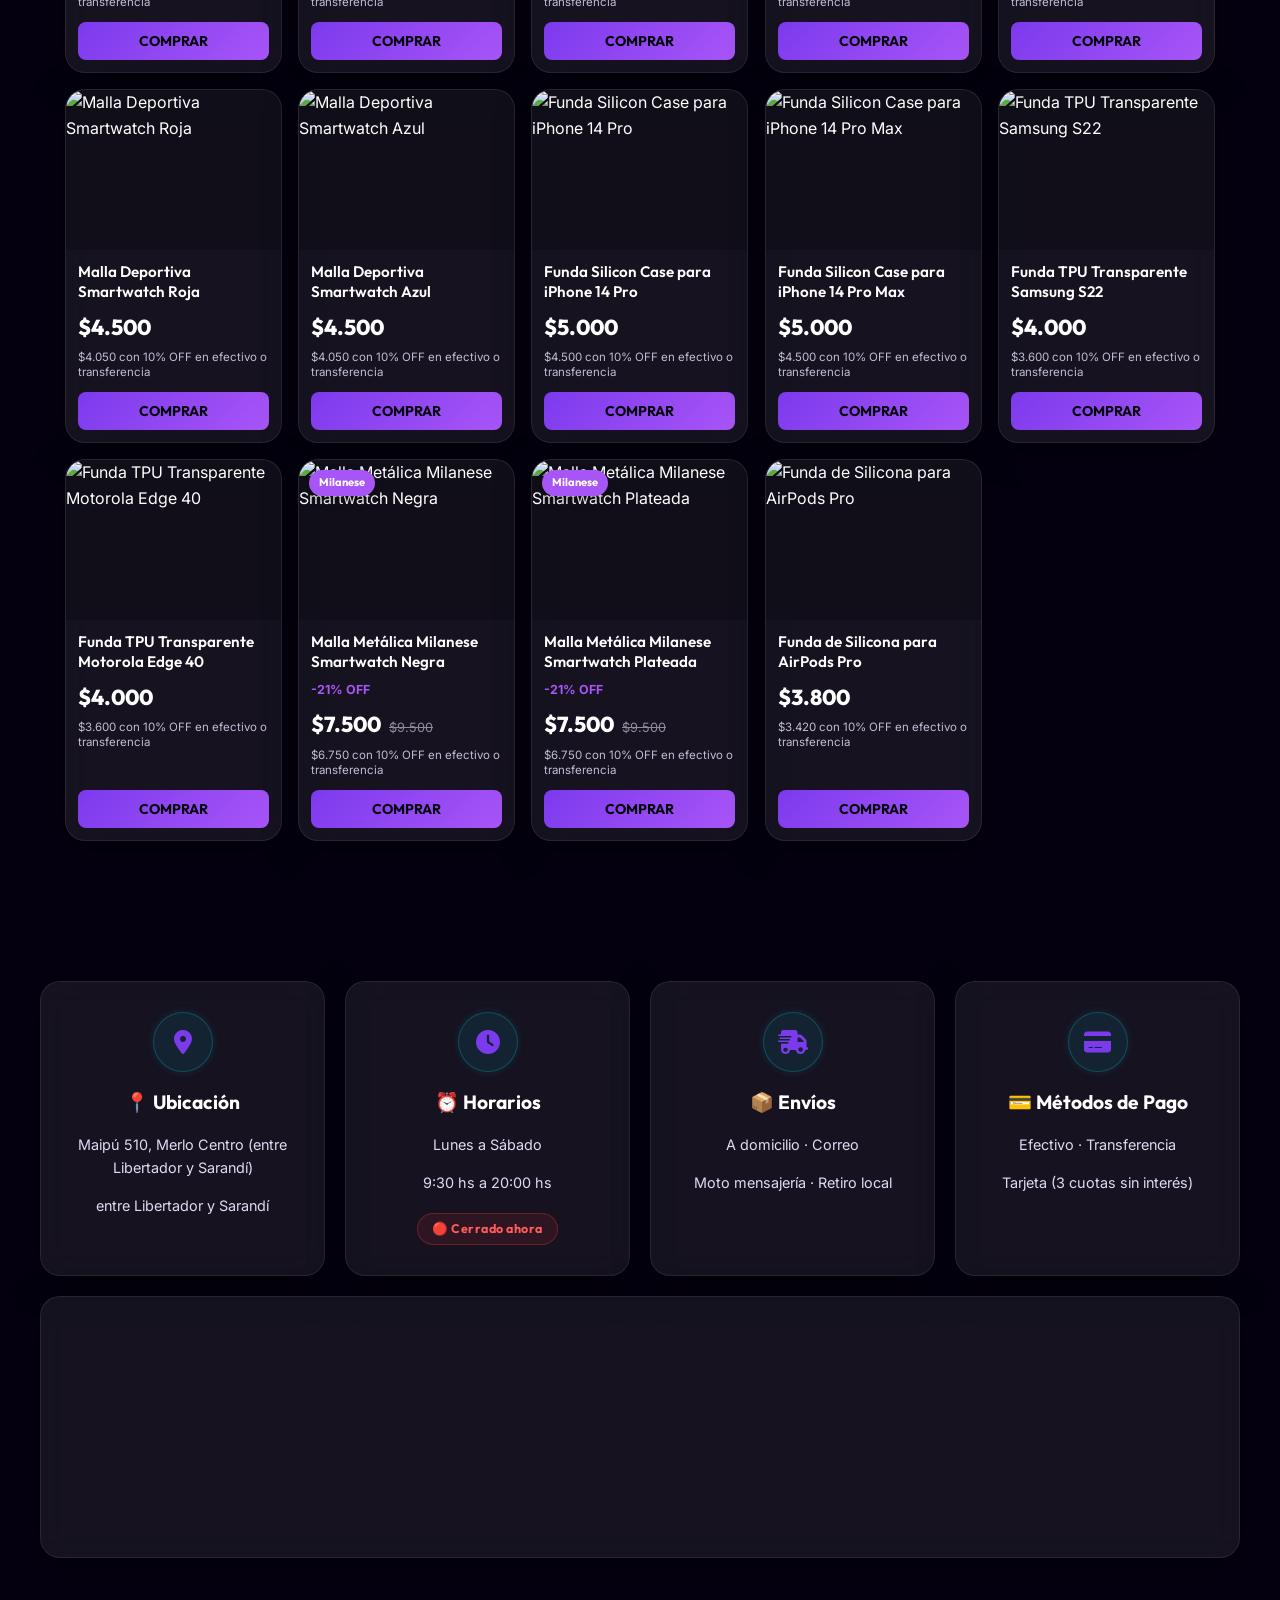
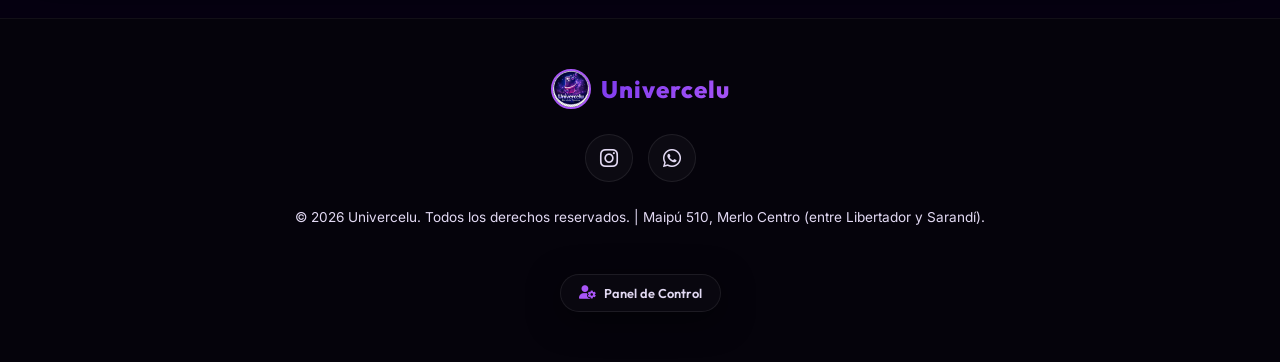
==== commit 4562303c: "fix: apply the 4 requested fixes for JSON-LD, favicon, prefers-reduced-motion, and GA" ====
--- a/index.html
+++ b/index.html
@@ -28,7 +28,8 @@
   <meta name="twitter:image" content="https://univercelu.vercel.app/assets/hero-assembled.png">
   
   <!-- Favicon (Emoji de Celular) -->
-  <link rel="icon" href="data:image/svg+xml,<svg xmlns=%22http://www.w3.org/2000/svg%22 viewBox=%220 0 100 100%22><text y=%22.9em%22 font-size=%2290%22>📱</text></svg>">
+  <link rel="icon" type="image/jpeg" href="assets/logo.jpg">
+  <link rel="apple-touch-icon" href="assets/logo.jpg">
   
   <!-- Hojas de Estilo (DESARROLLO / PRODUCCIÓN) -->
   <!-- <link rel="stylesheet" href="style.css"> -->
@@ -87,7 +88,7 @@
           "https://wa.me/5491136719257"
         ],
         "hasMap": "https://maps.google.com/?q=Maip%C3%BA+510,+Merlo+Centro,+Buenos+Aires",
-        "description": "Más de 10 años de trayectoria. Venta de accesorios, fundas, cables, cargadores, vidrios templados y servicio técnico especializado para todas las marcas in Merlo Centro."
+        "description": "Más de 10 años de trayectoria. Venta de accesorios, fundas, cables, cargadores, vidrios templados y servicio técnico especializado para todas las marcas en Merlo Centro."
       },
       {
         "@type": "Service",
@@ -106,6 +107,7 @@
   }
   </script>
   <!-- Google Analytics -->
+  <!-- TODO: Reemplazar G-XXXXXXXXXX por el ID real de Google Analytics del cliente -->
   <script async src="https://www.googletagmanager.com/gtag/js?id=G-XXXXXXXXXX"></script>
   <script>
     window.dataLayer = window.dataLayer || [];
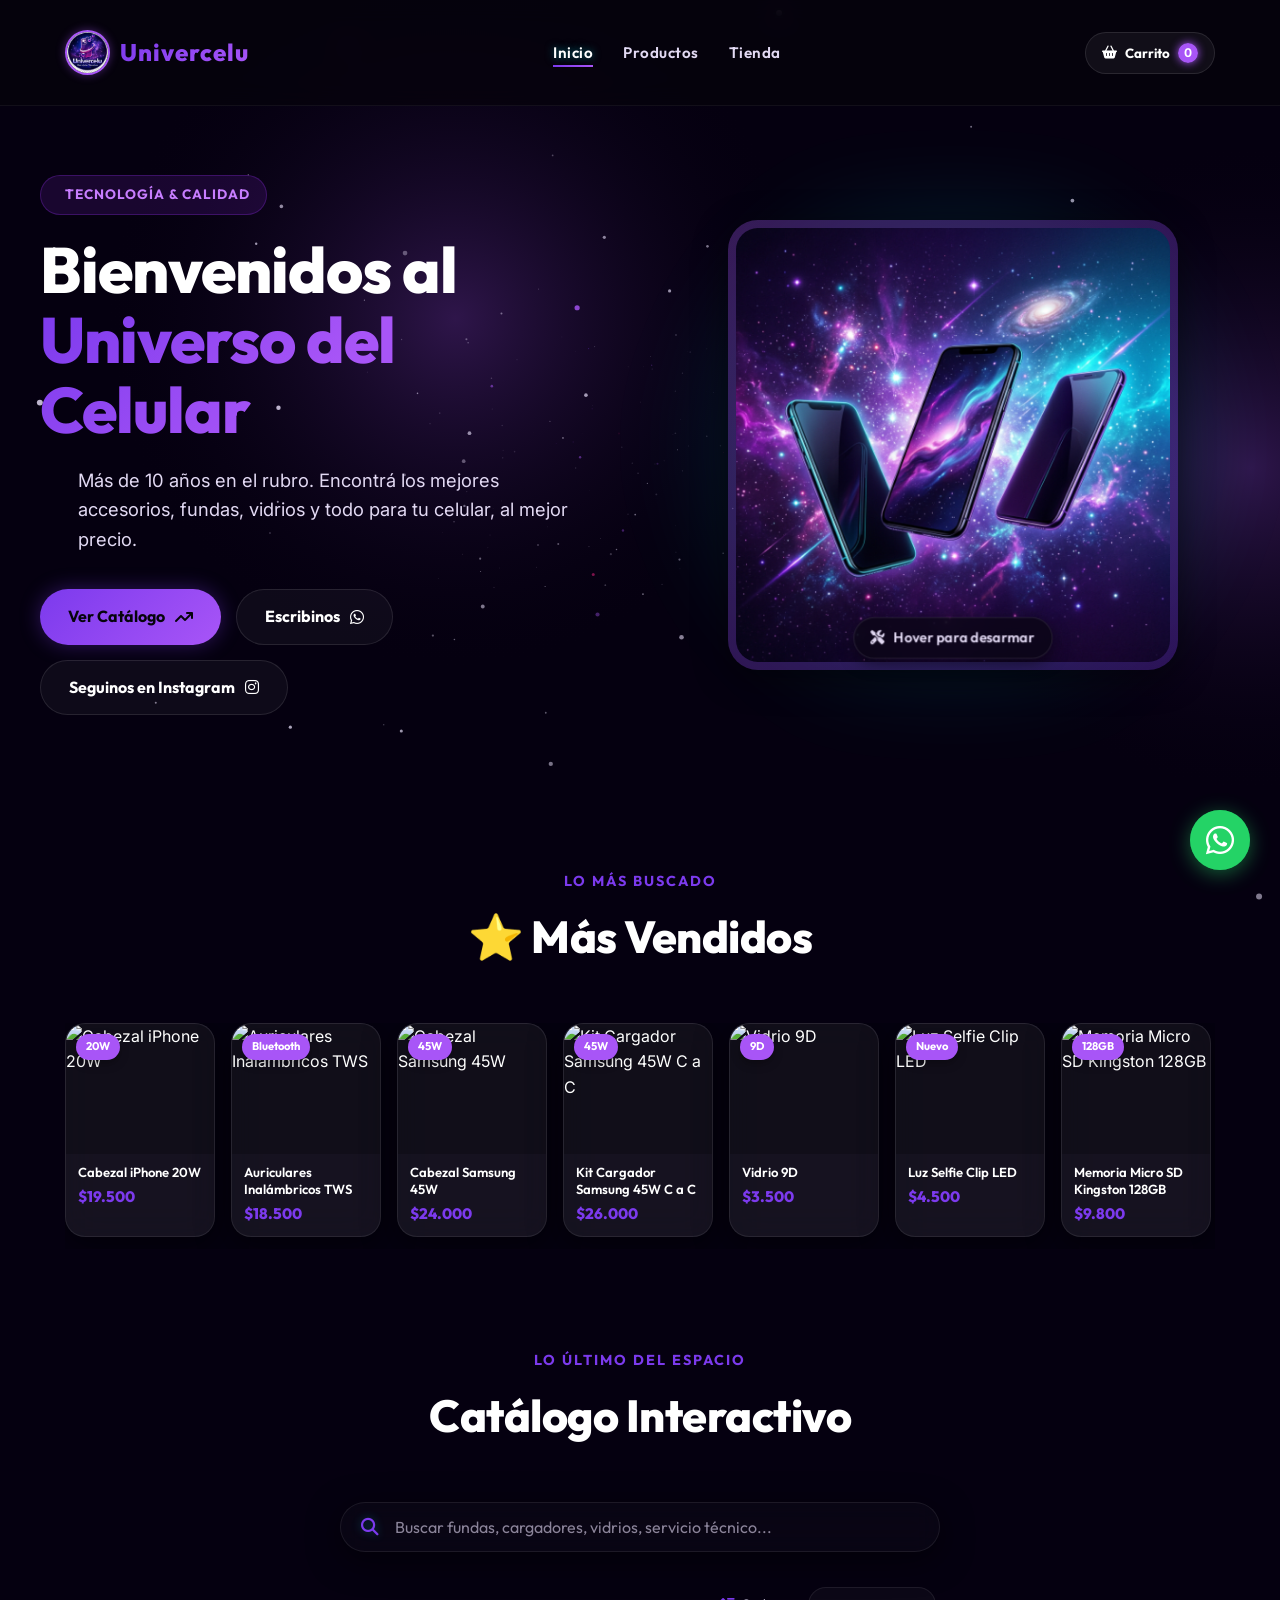
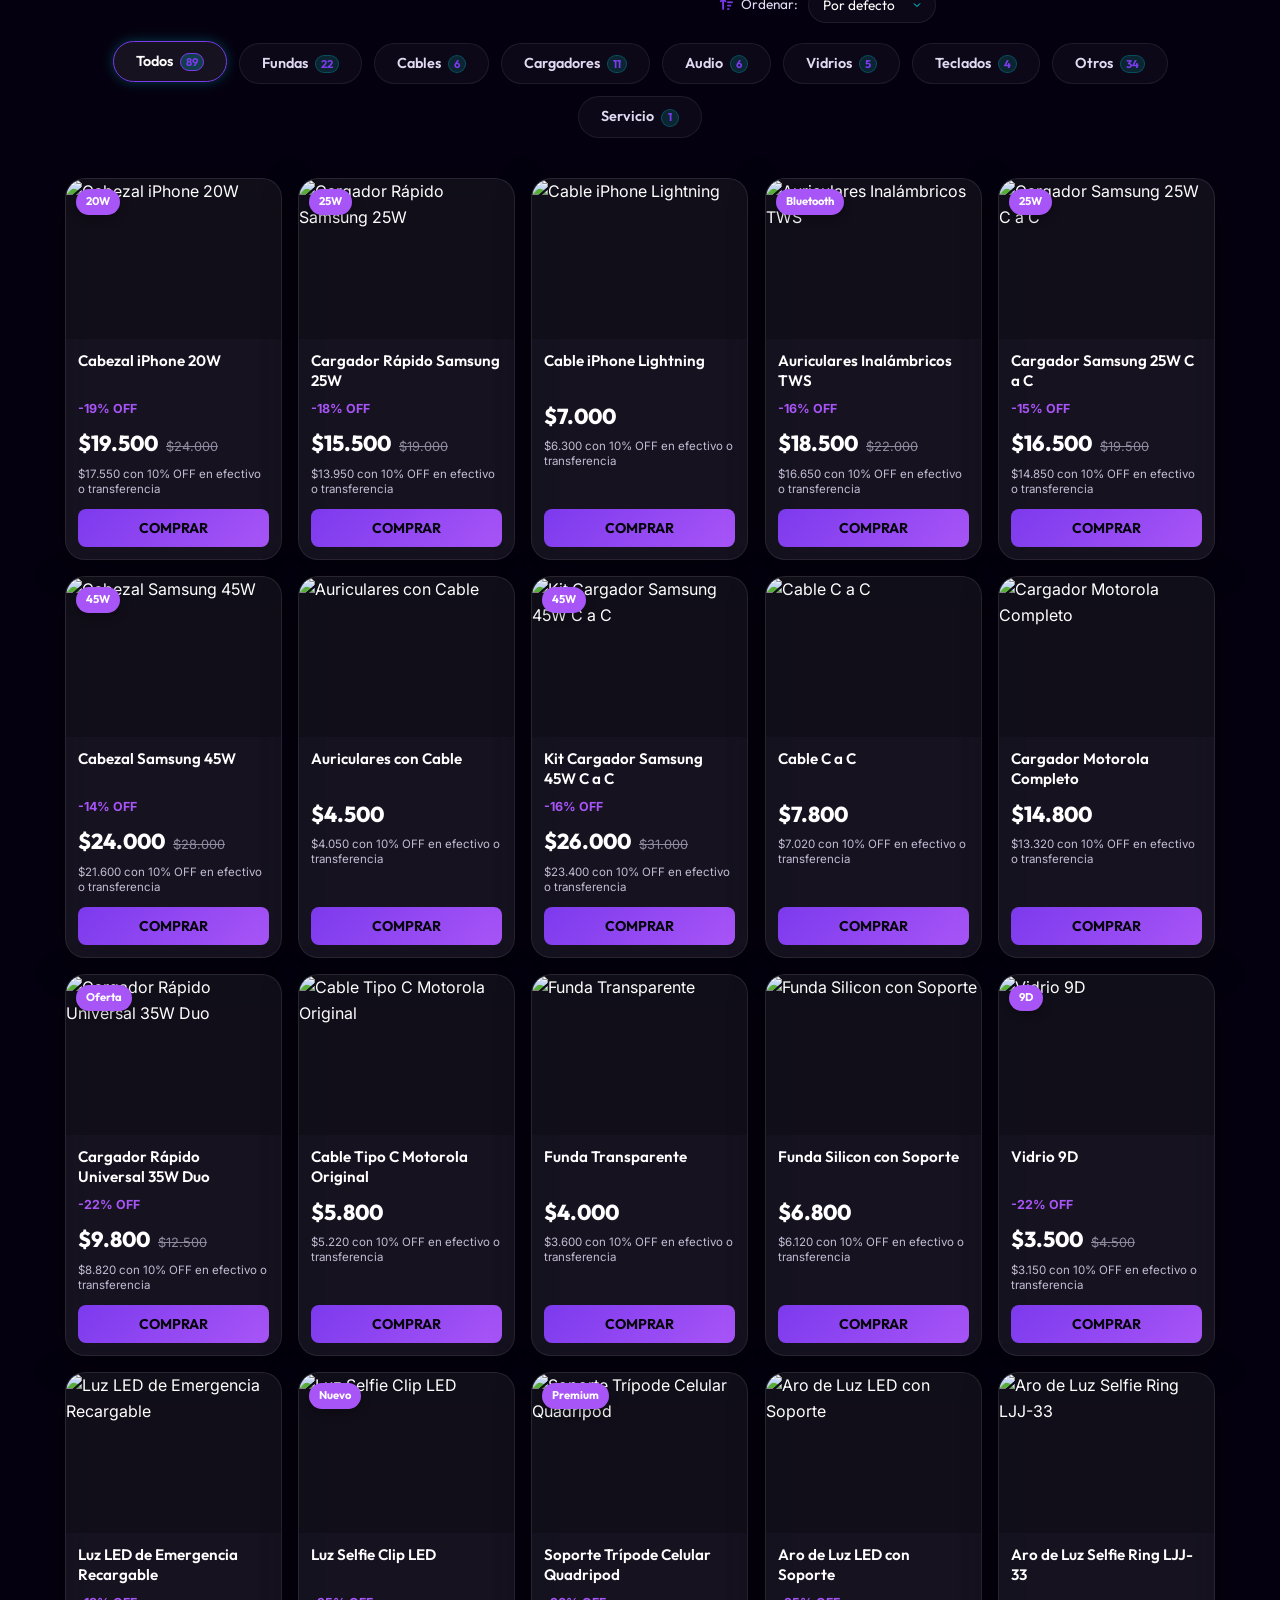
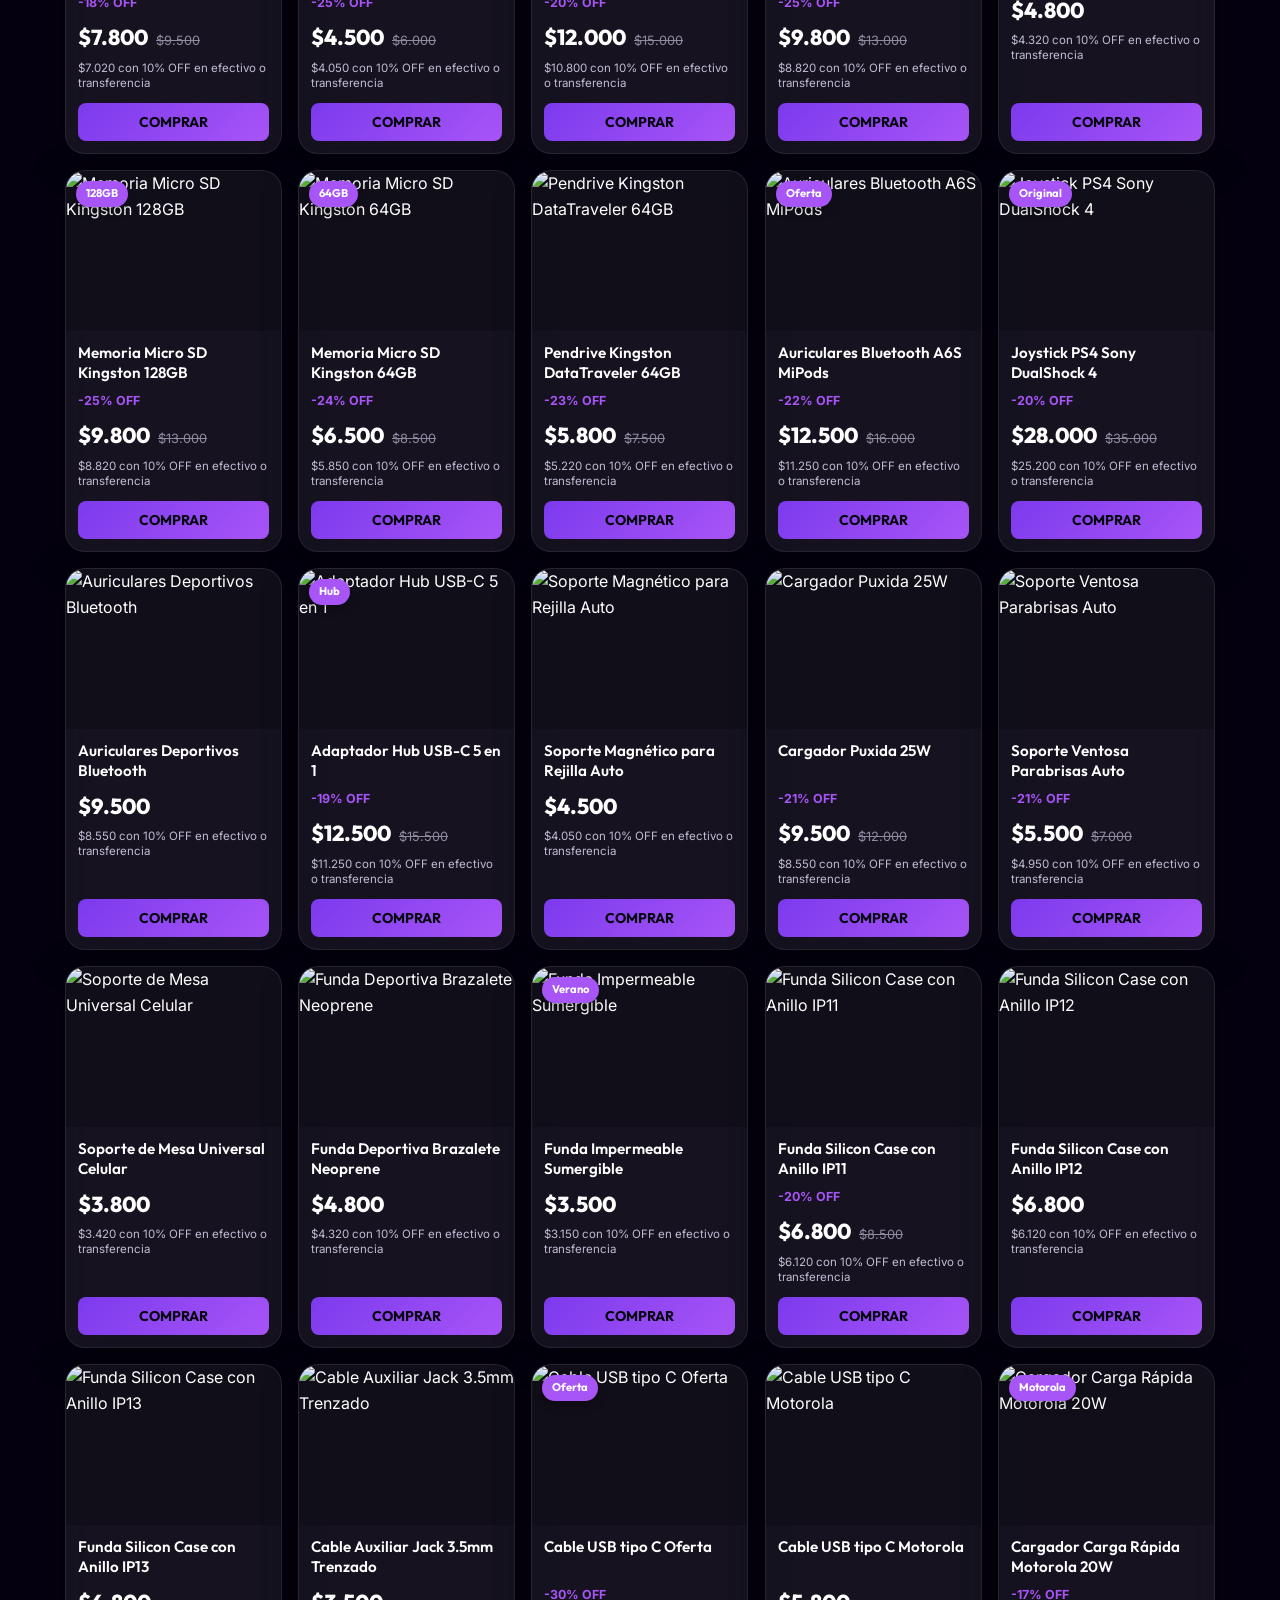
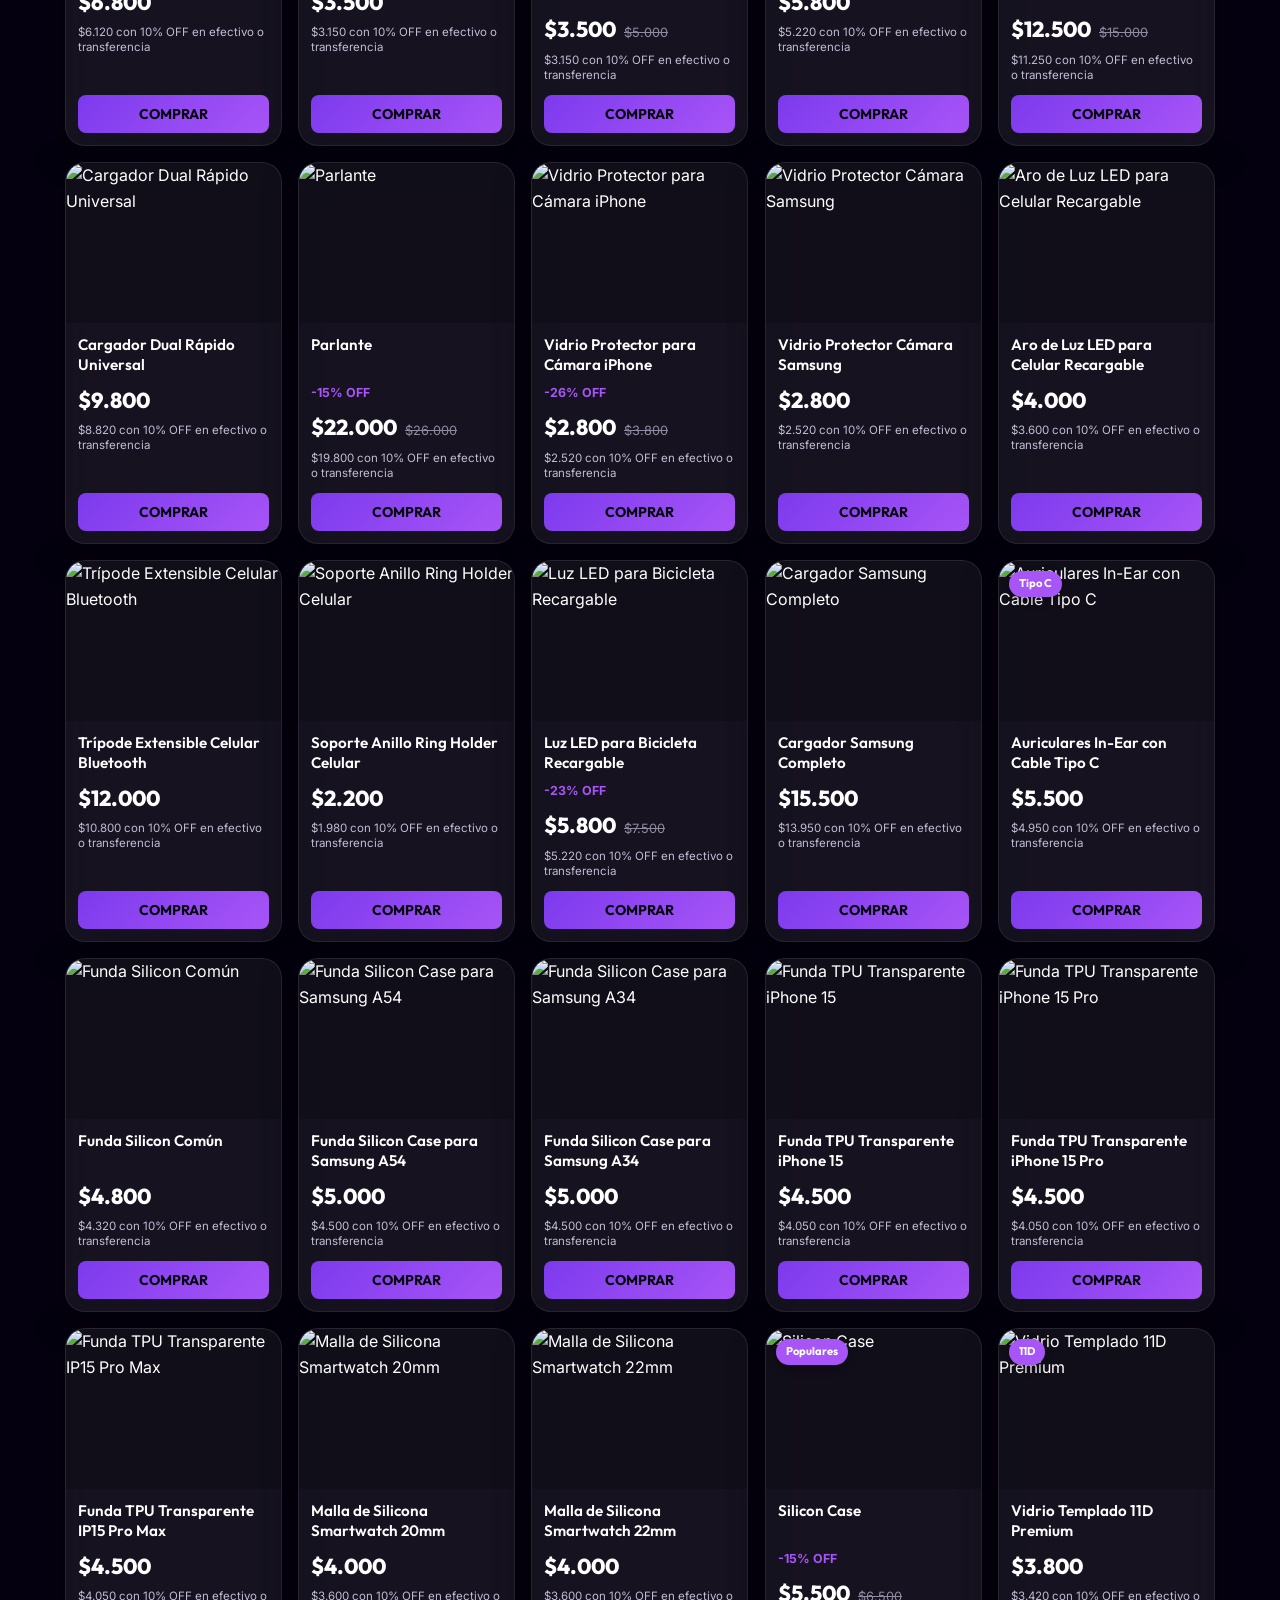
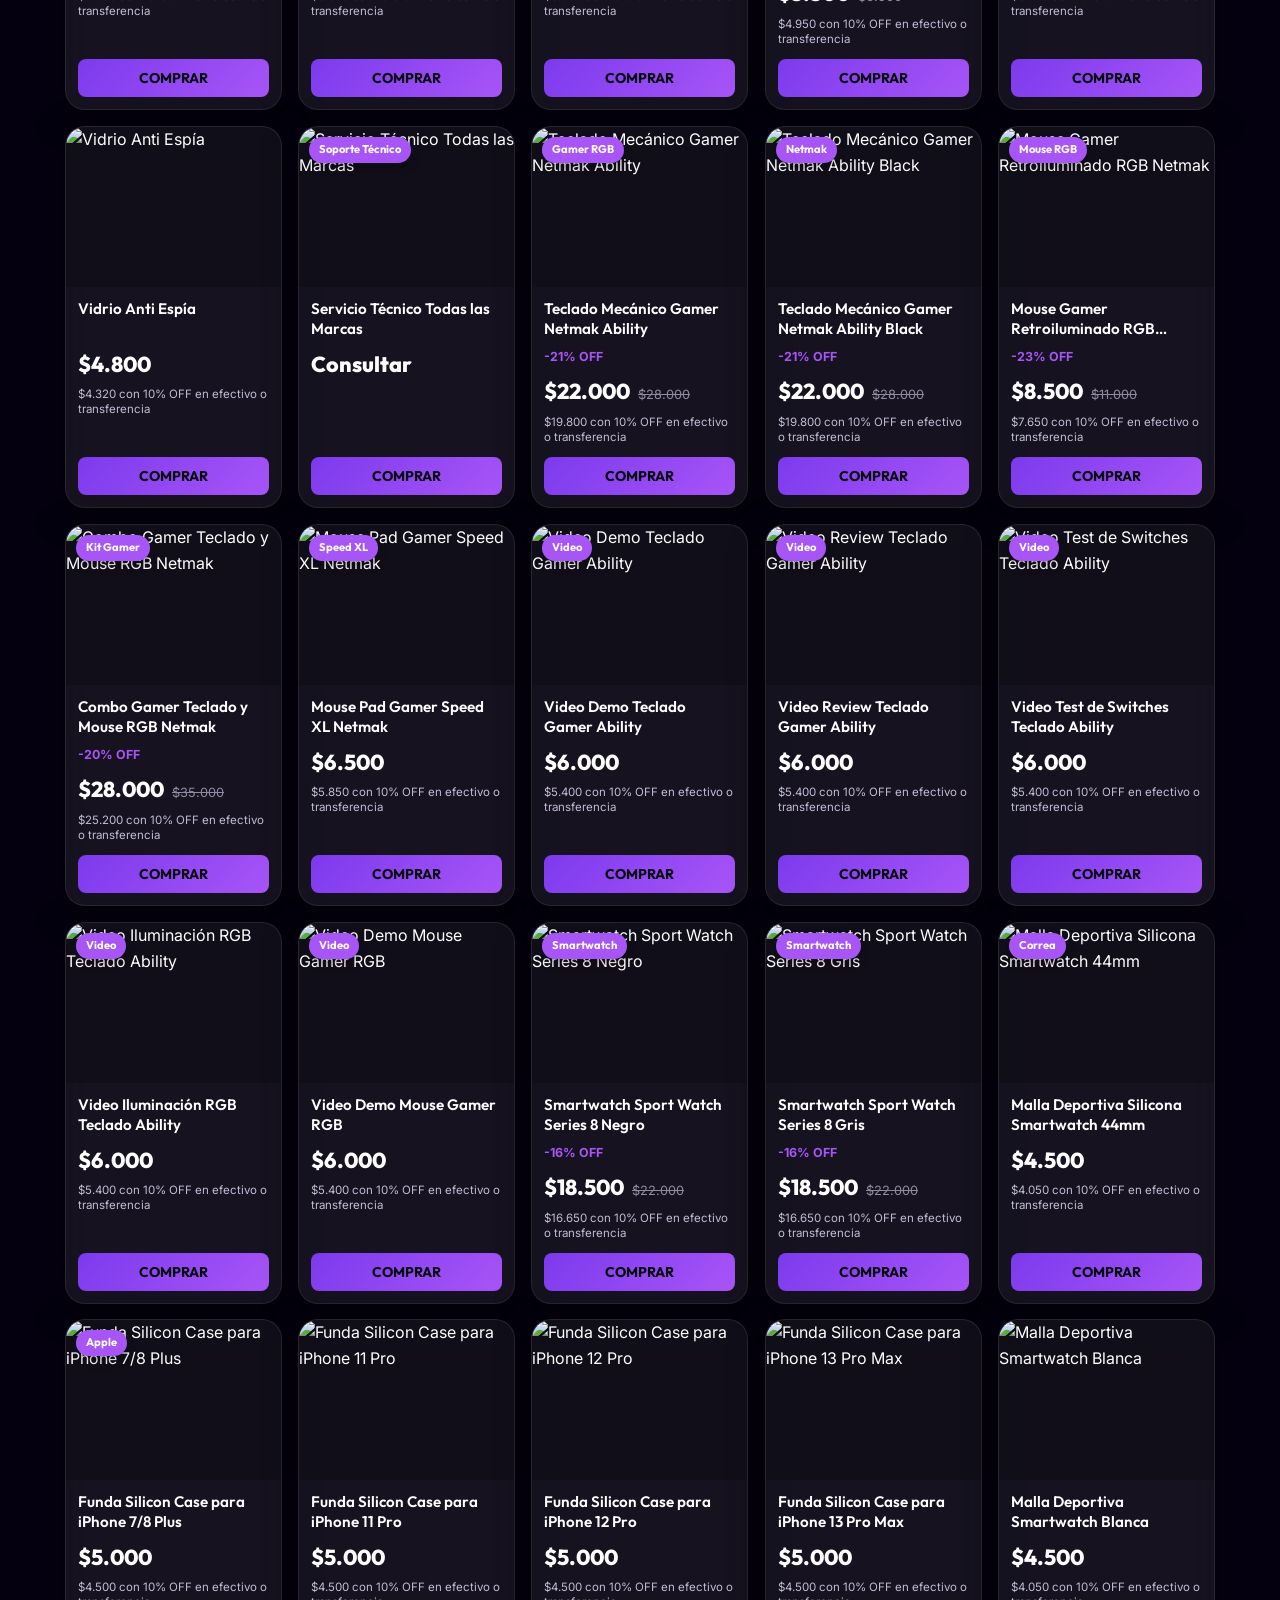
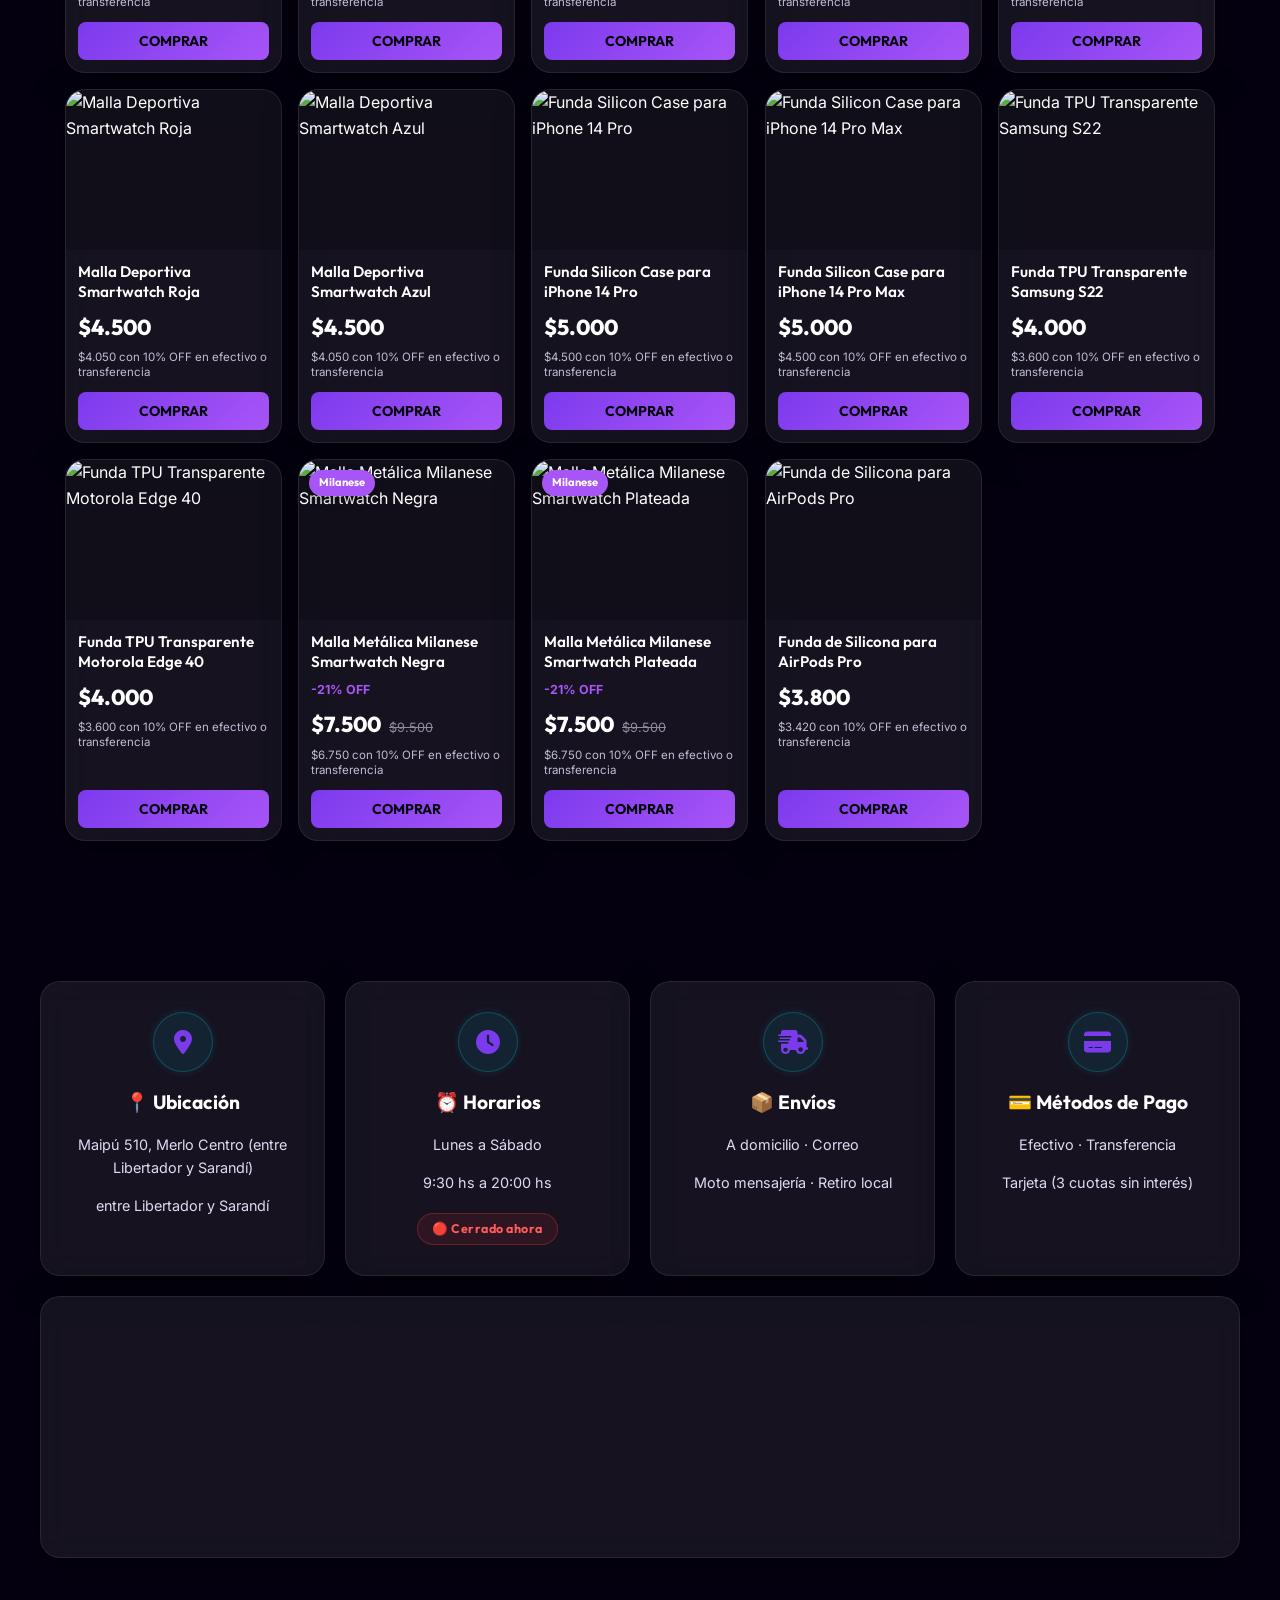
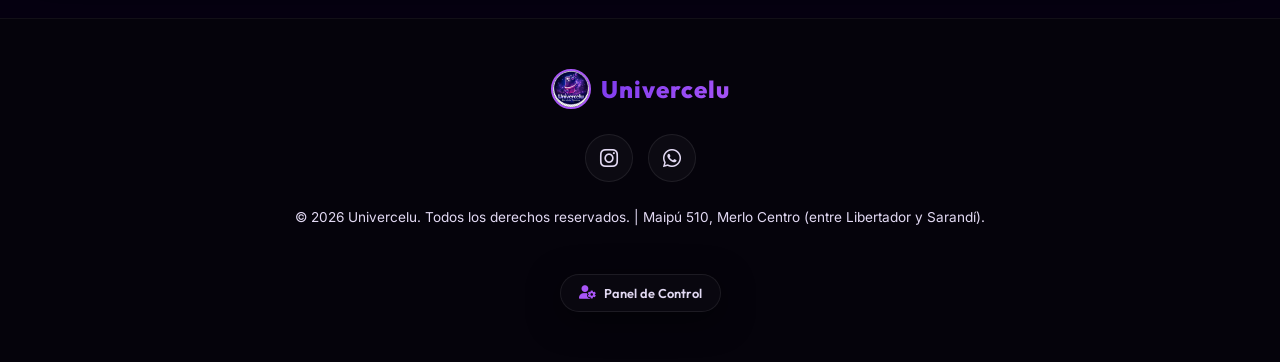
==== commit a82fb6d5: "chore: remove Google Analytics script block and comments" ====
--- a/index.html
+++ b/index.html
@@ -106,15 +106,7 @@
     ]
   }
   </script>
-  <!-- Google Analytics -->
-  <!-- TODO: Reemplazar G-XXXXXXXXXX por el ID real de Google Analytics del cliente -->
-  <script async src="https://www.googletagmanager.com/gtag/js?id=G-XXXXXXXXXX"></script>
-  <script>
-    window.dataLayer = window.dataLayer || [];
-    function gtag(){dataLayer.push(arguments);}
-    gtag('js', new Date());
-    gtag('config', 'G-XXXXXXXXXX');
-  </script>
+
 </head>
 <body>
 
